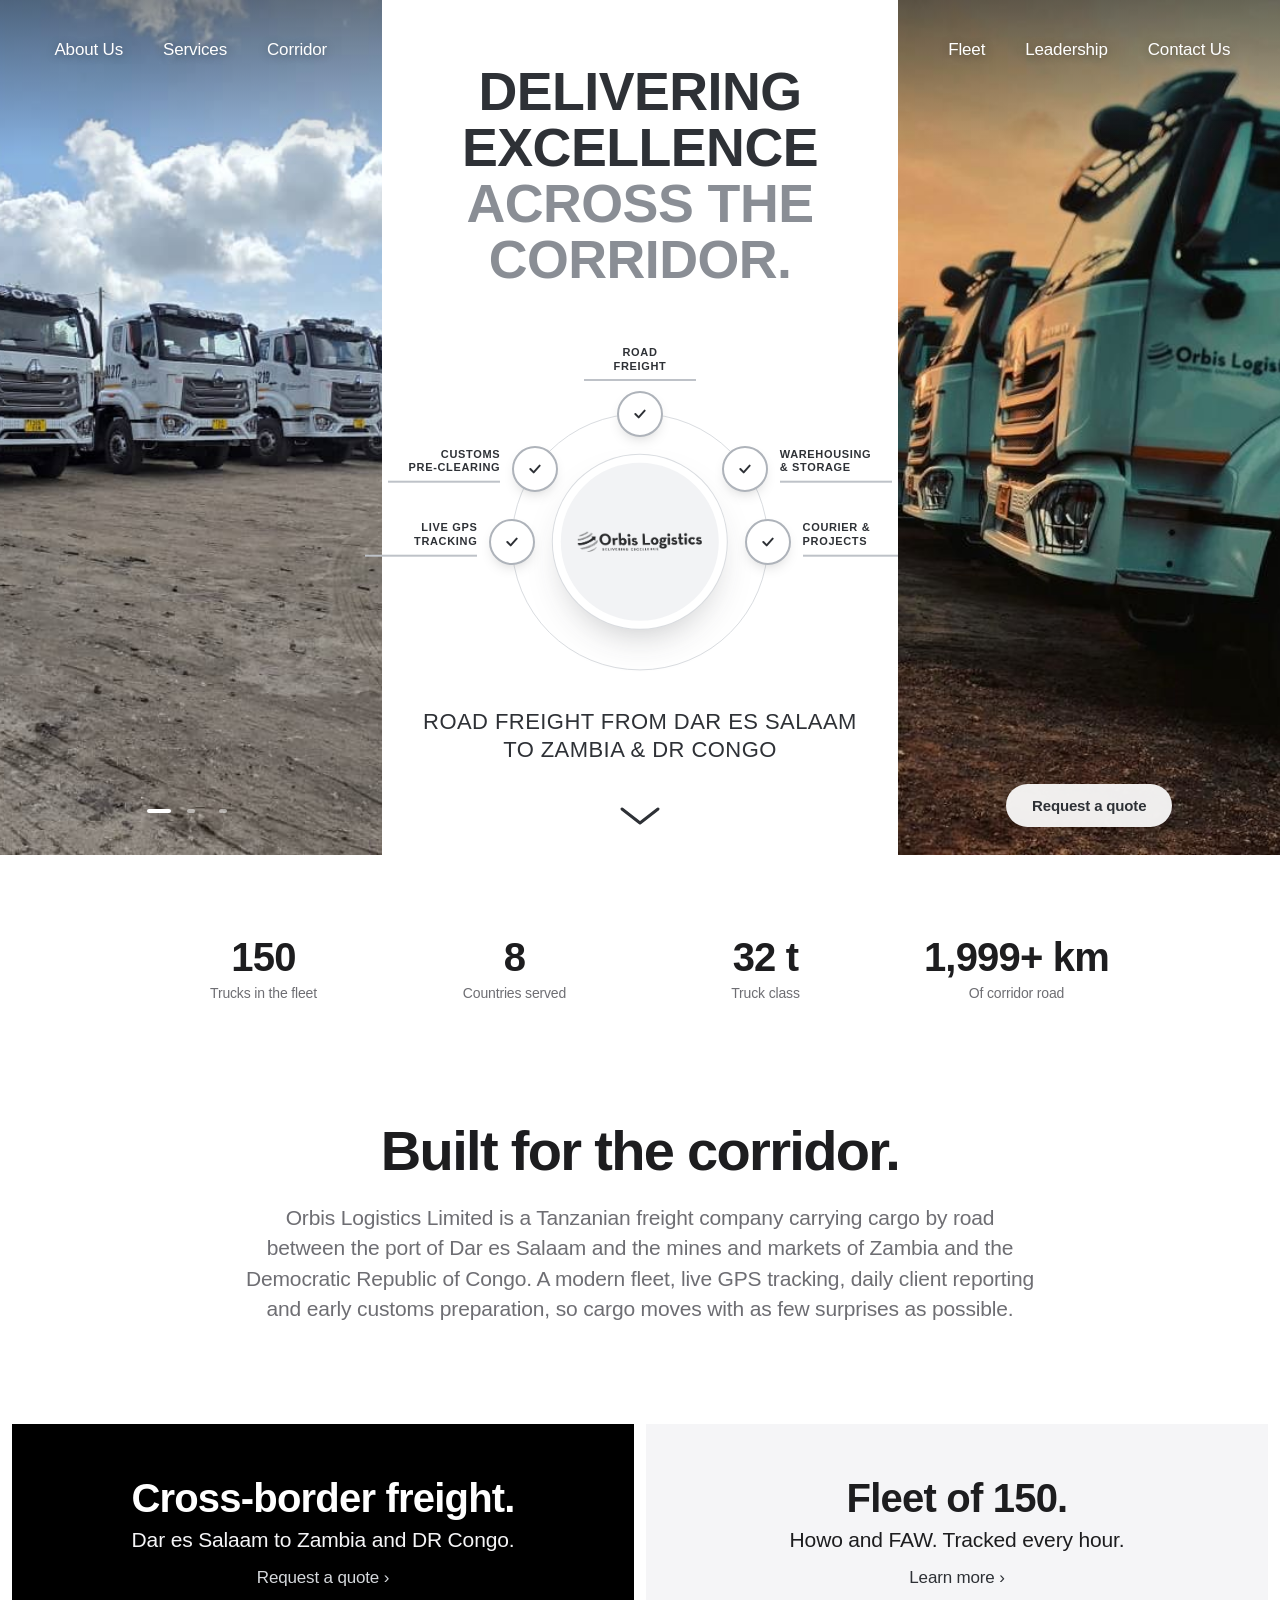
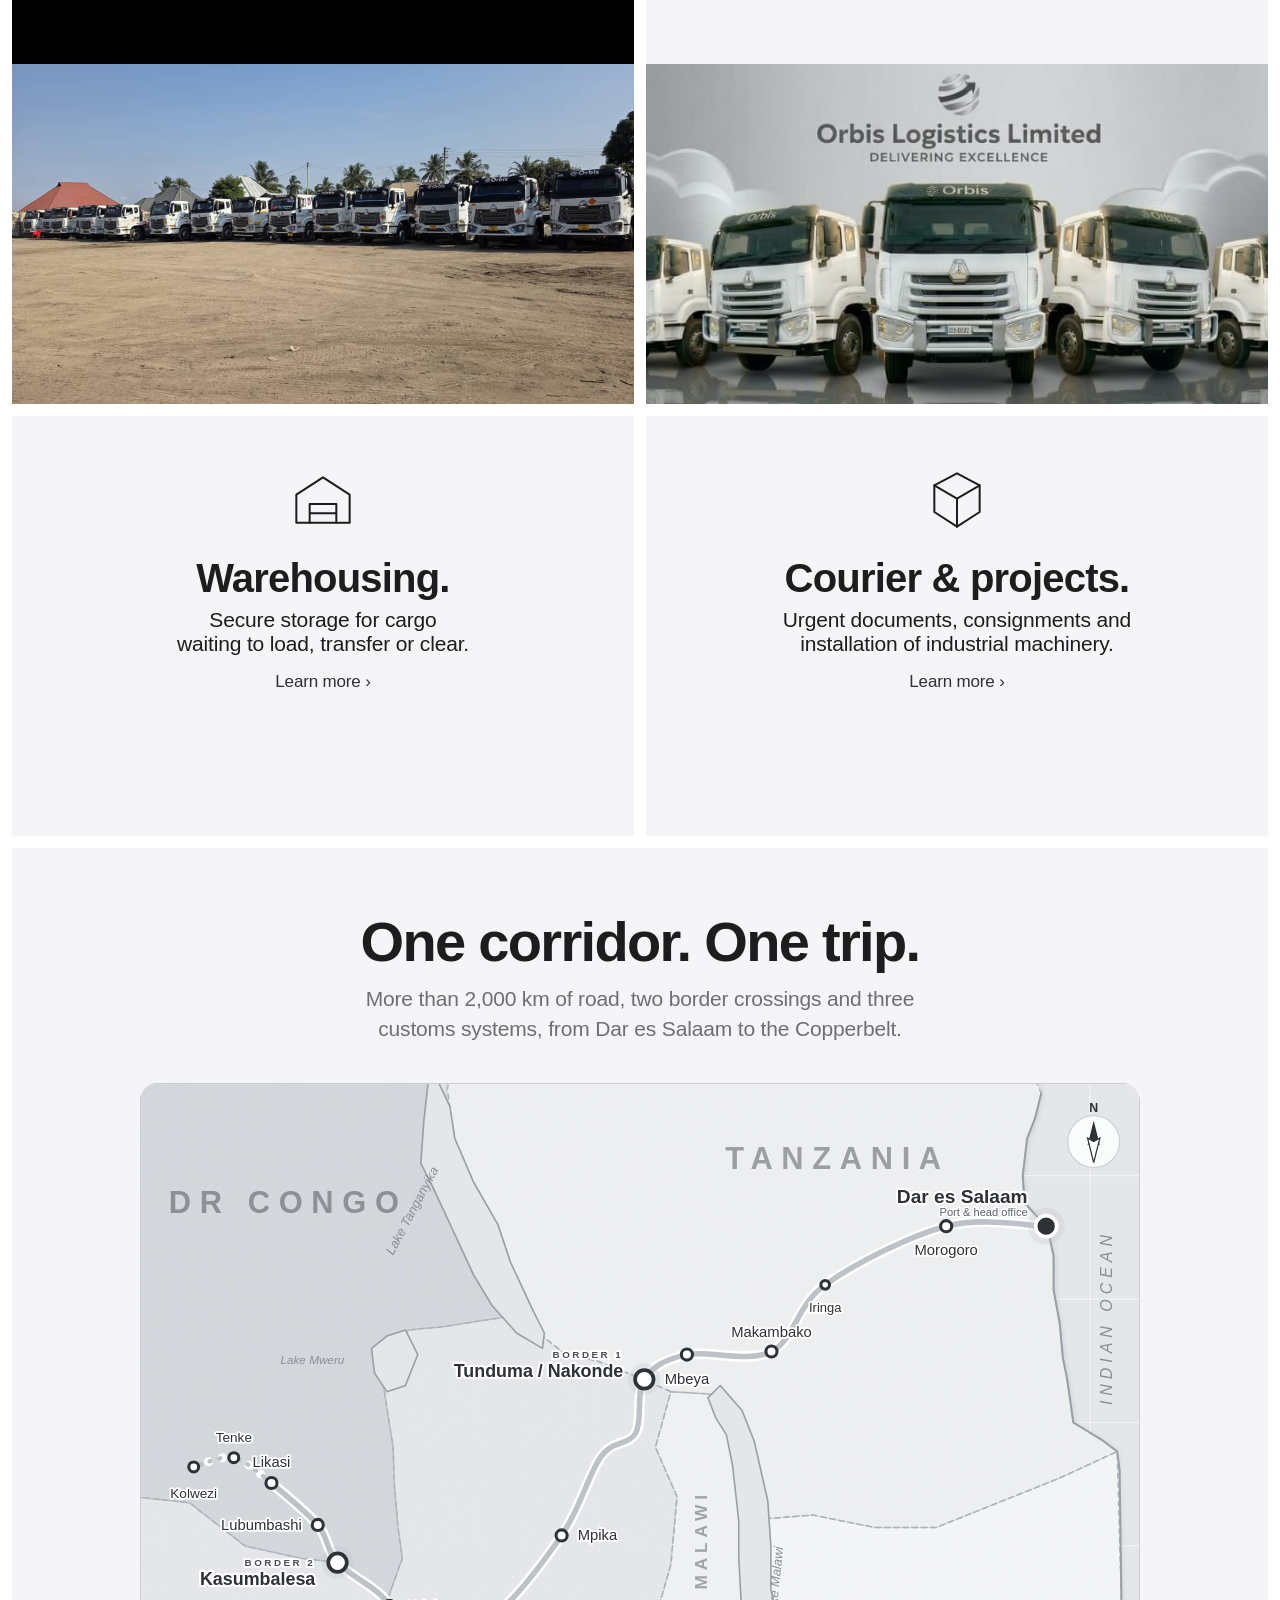
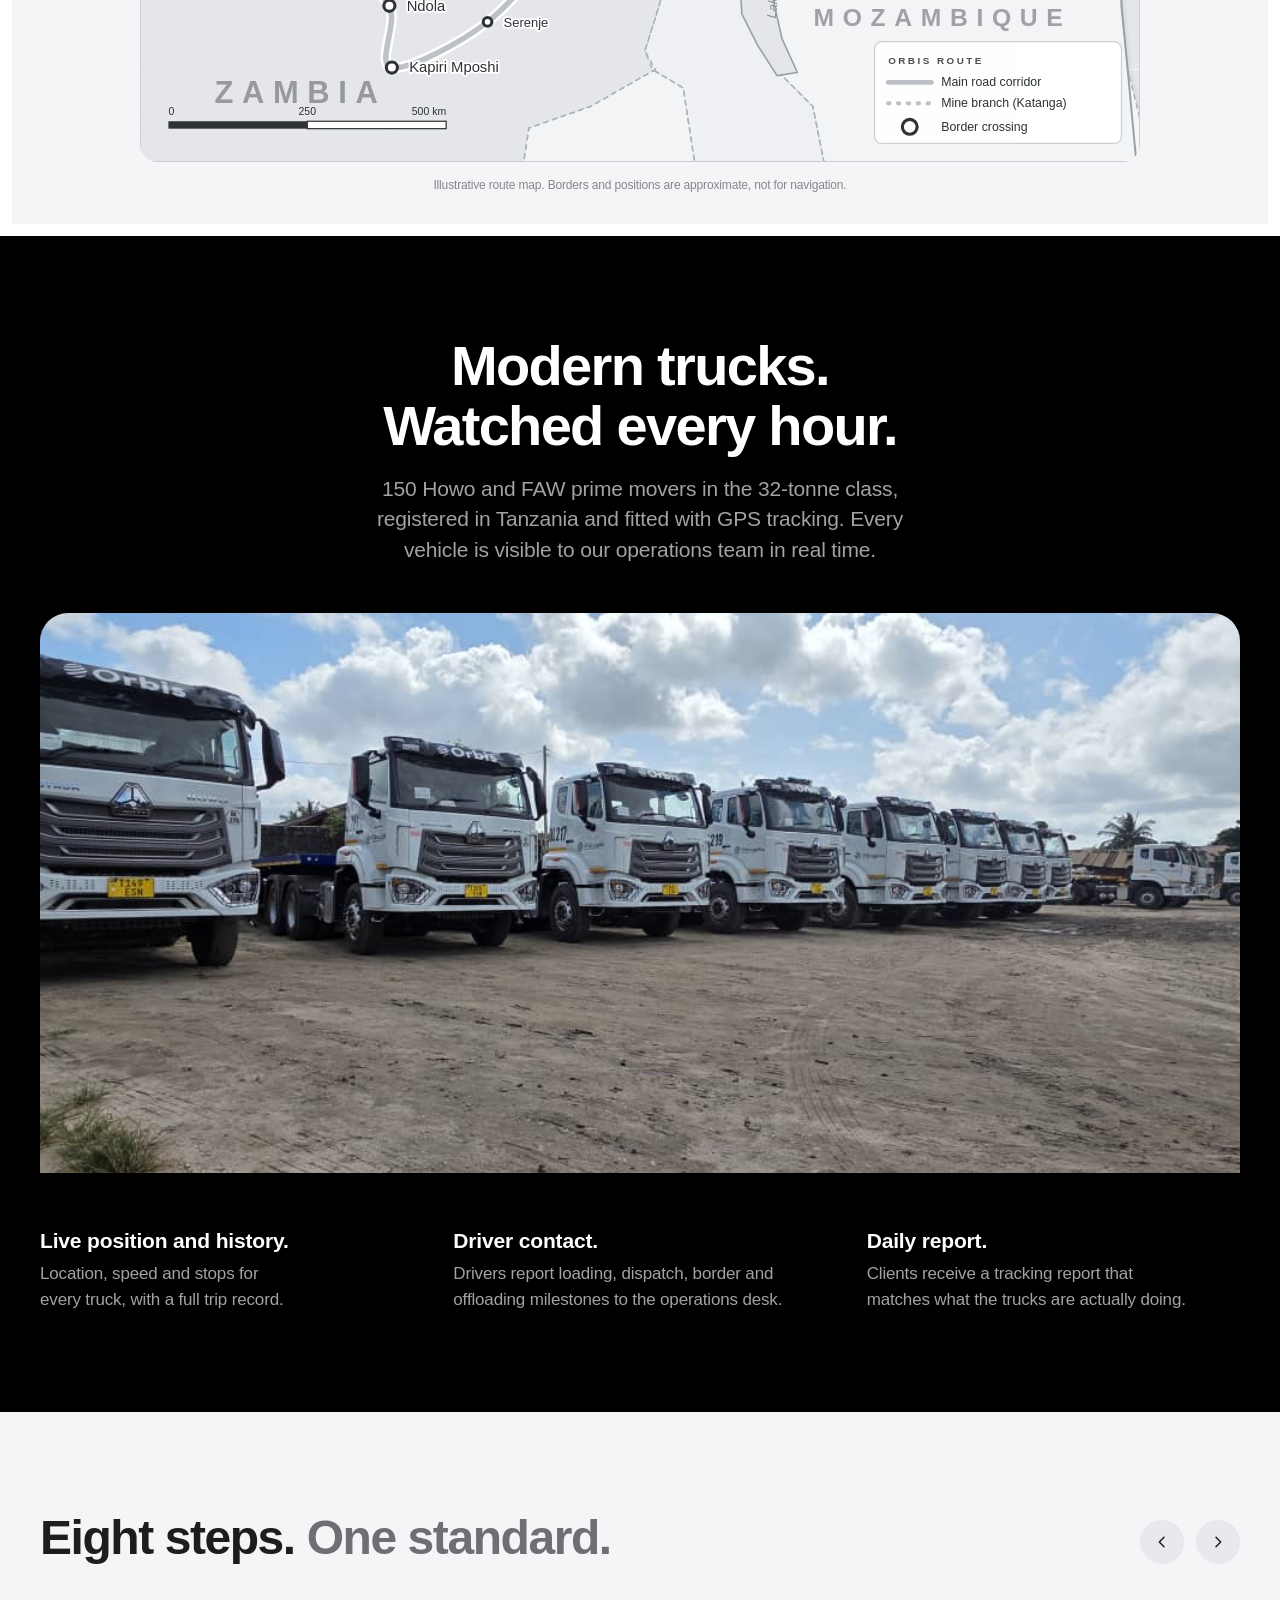
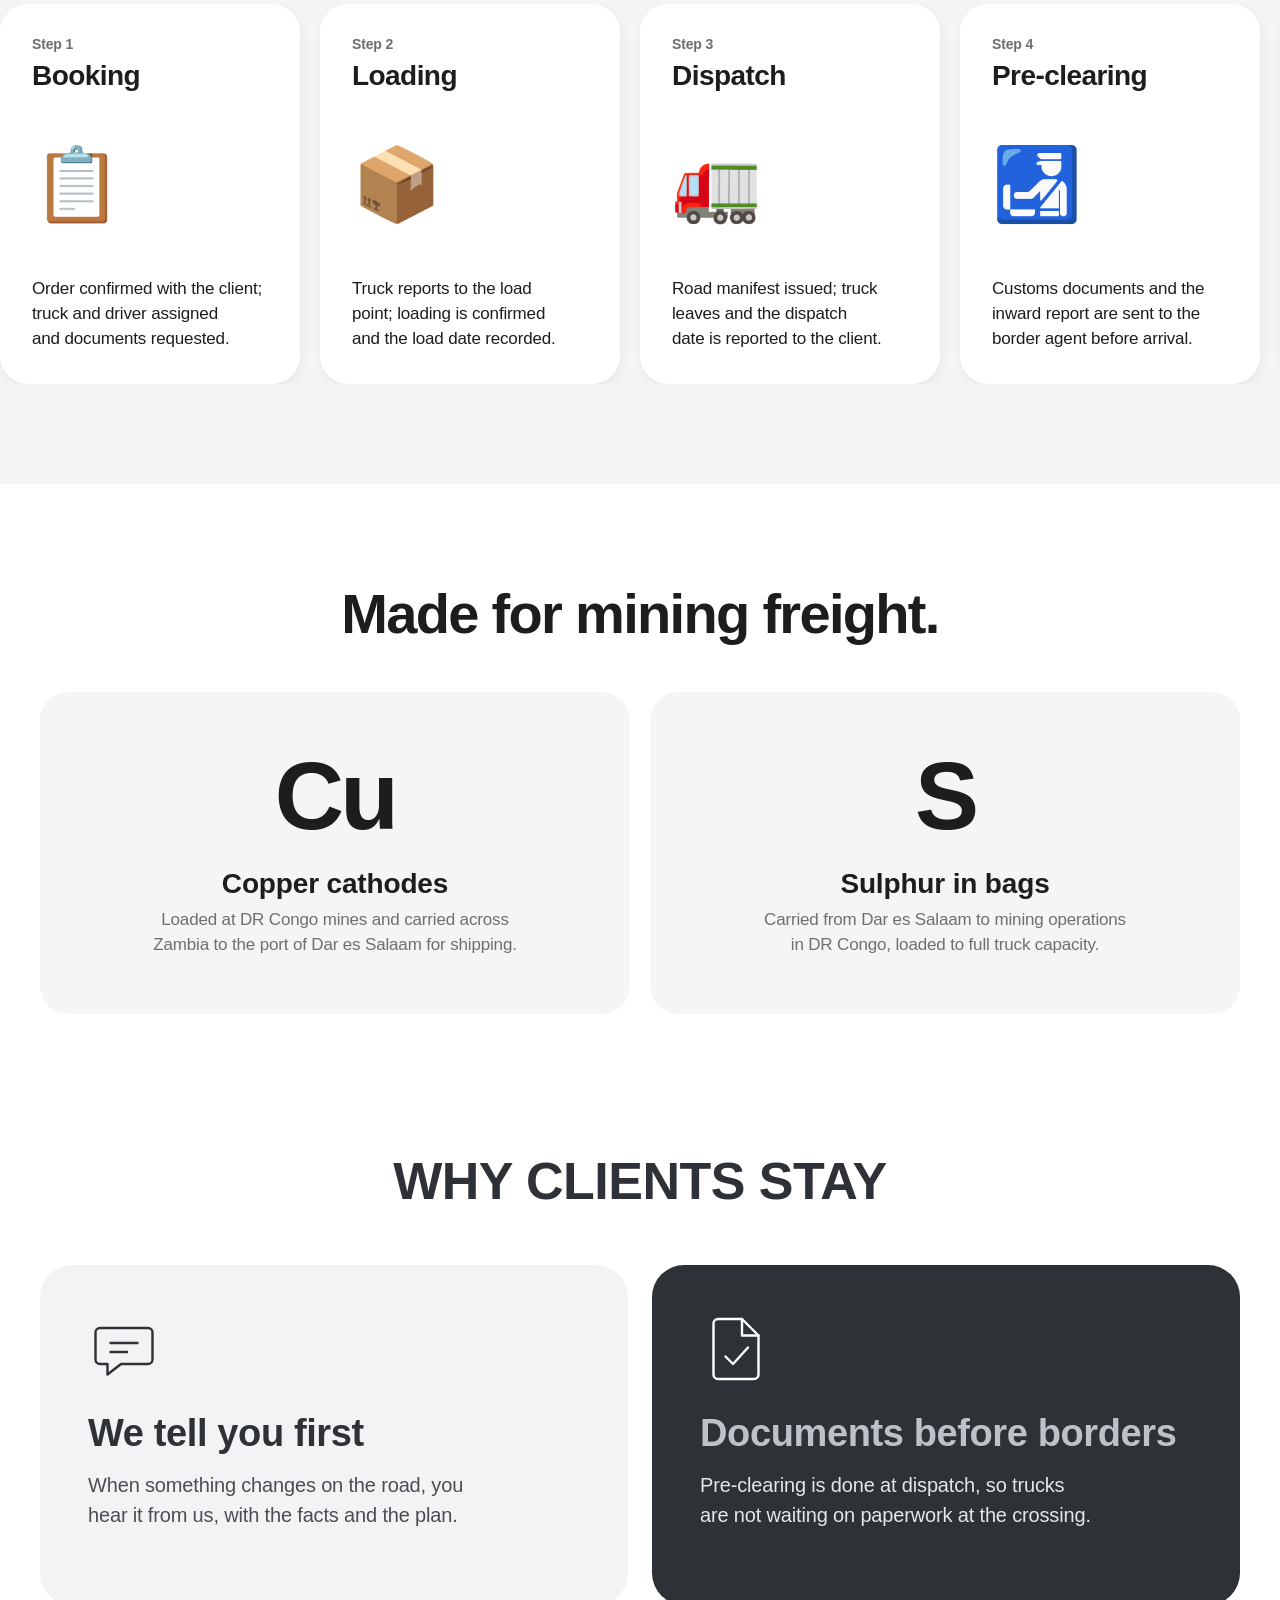
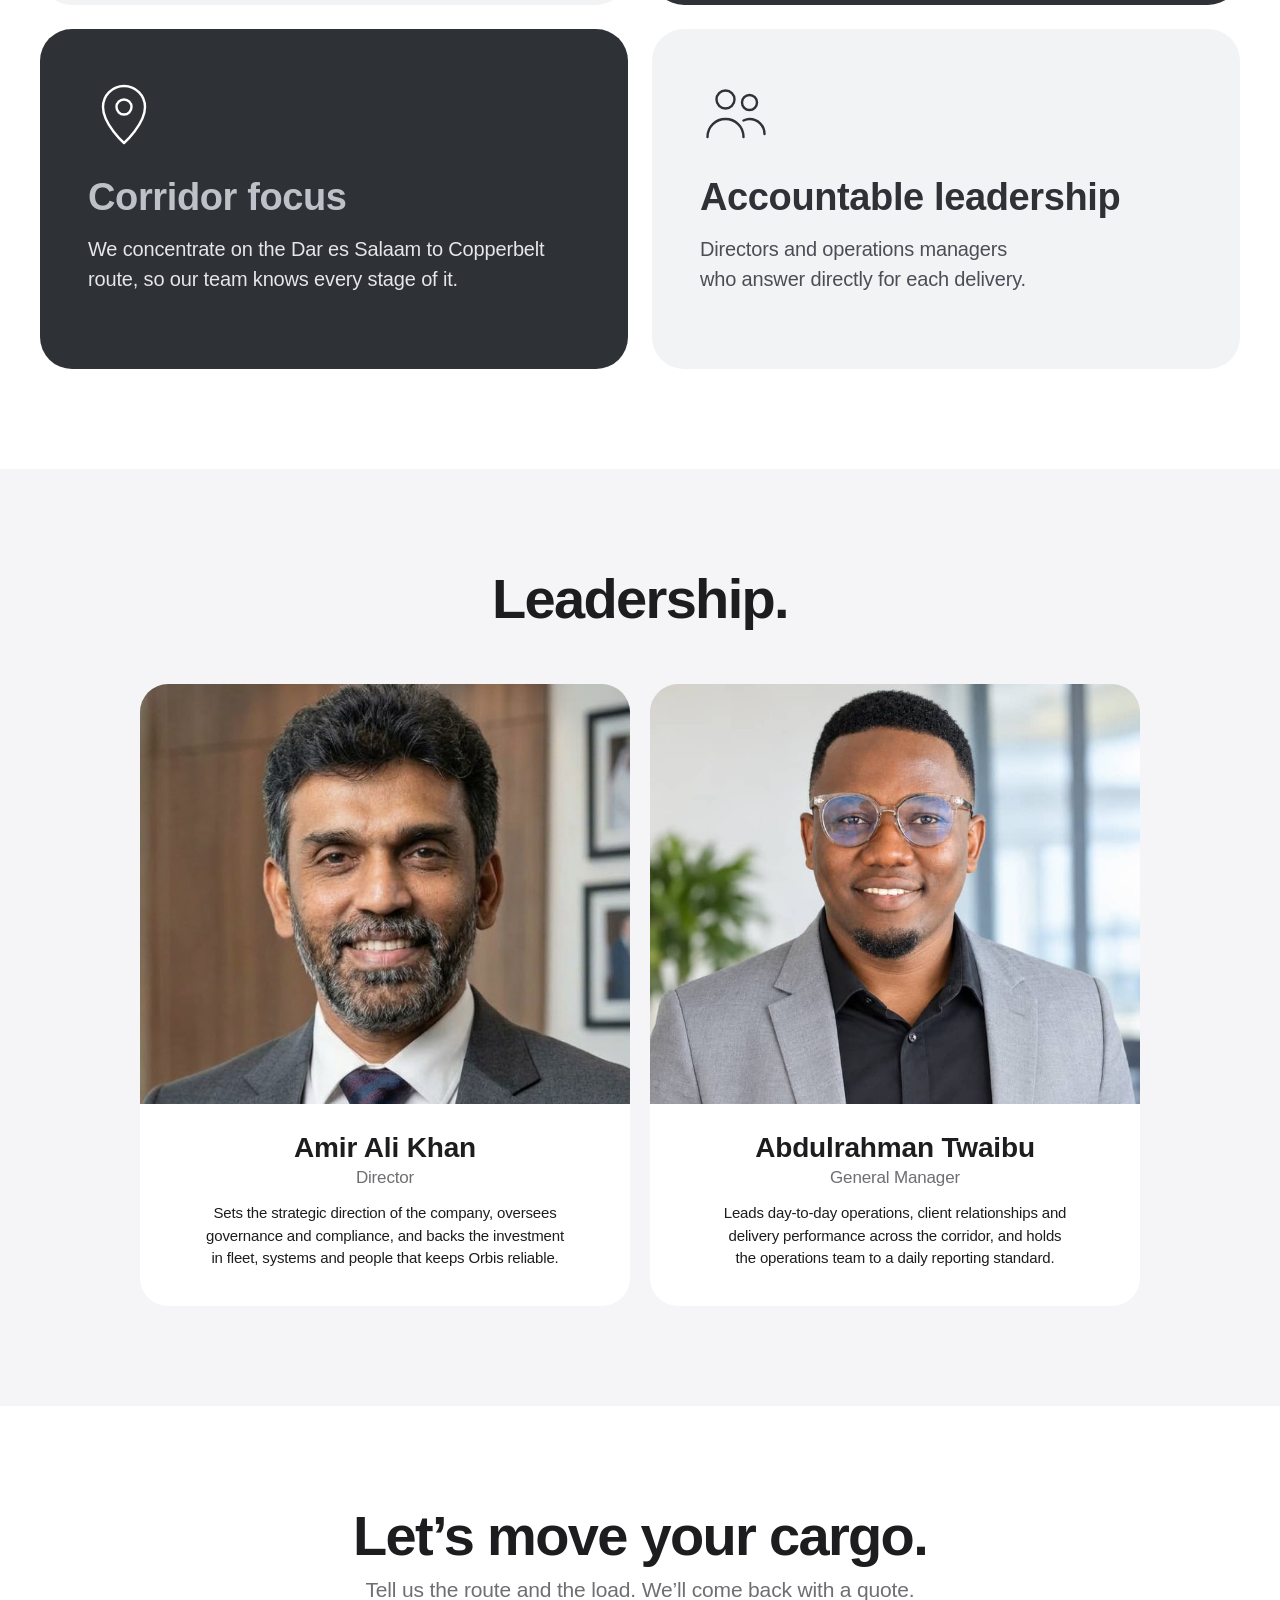
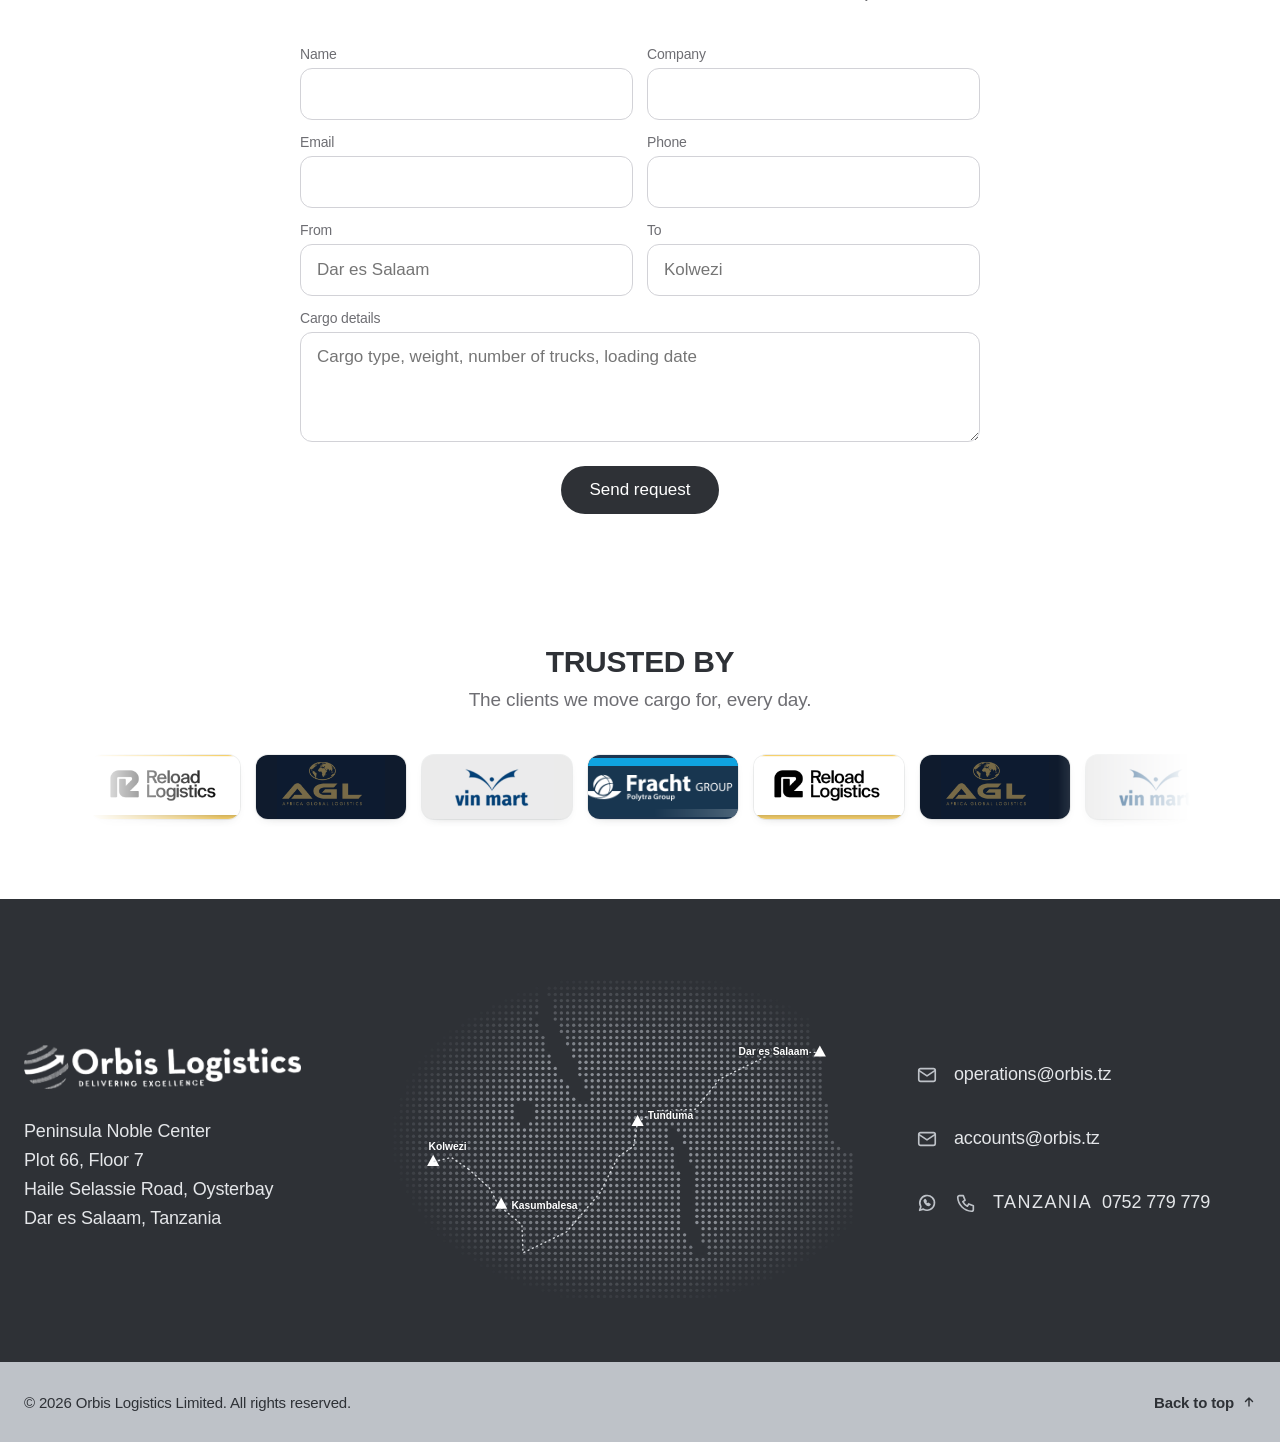
==== index.html @ 92b788d9 "Add files via upload" ====
<!doctype html>
<html lang="en">
<head>
<meta charset="utf-8">
<meta name="viewport" content="width=device-width, initial-scale=1">
<title>Orbis Logistics – Delivering Excellence</title>
<meta name="description" content="Orbis Logistics: road freight from Dar es Salaam to Zambia and DR Congo.">
<link rel="icon" href="logo_dark.png">

<style>
body{margin:0;background:#FFFFFF}
a{color:#2E3136;text-decoration:none;font-weight:500}a:hover{color:#000000;text-decoration:underline}
.nl{color:#1D1D1F;opacity:.8;font-size:12px;text-decoration:none}
.nl:hover{color:#1D1D1F;opacity:1;text-decoration:none}
.pill{transition:background .2s}
.pill:hover{background:#1F2226;color:#FFFFFF;text-decoration:none}
.tile{transition:transform .5s cubic-bezier(.2,.7,.2,1)}
.tile:hover{transform:scale(1.01)}
.row::-webkit-scrollbar{display:none}
h1,h2,h3,p{text-wrap:balance}
@media (min-width: 834px){.tallt{min-height:580px}.midt{min-height:420px}}
.lift{transition:transform .4s cubic-bezier(.2,.7,.2,1)}
.lift:hover{transform:translateY(-4px)}
.pl{color:#FFFFFF;font-size:17px;font-weight:500;text-decoration:none;text-shadow:0 1px 10px rgba(0,0,0,.35)}
.pl:hover{color:#FFFFFF;text-decoration:underline}
.qb:hover{color:#2E3136;text-decoration:none;background:#FFFFFF}
.fl{color:#E4E6E9;text-decoration:none}.fl:hover{color:#FFFFFF;text-decoration:none}
.node{display:flex;width:46px;height:46px;border-radius:50%;background:#FFFFFF;border:2px solid #AEB3BA;align-items:center;justify-content:center;box-sizing:border-box;box-shadow:0 6px 16px -8px rgba(0,0,0,.3)}
.lbl{position:absolute;width:112px;font-size:11px;line-height:1.25;font-weight:800;letter-spacing:.06em;text-transform:uppercase;color:#2E3136;padding-bottom:6px;border-bottom:2px solid #BEC2C8;text-wrap:initial}
.lt{bottom:calc(100% + 10px);left:50%;transform:translateX(-50%);text-align:center}
.ll{right:calc(100% + 12px);top:50%;transform:translateY(-60%);text-align:right}
.lr{left:calc(100% + 12px);top:50%;transform:translateY(-60%);text-align:left}
.chip{display:flex;align-items:center;gap:8px;padding:9px 14px;border-radius:980px;background:#F2F3F5;font-size:13px;font-weight:600;color:#2E3136}
.chip:before{content:"";width:6px;height:6px;border-radius:50%;background:#8A8E95}
@media (max-width: 600px){.hub{display:none!important}.chips{display:flex!important}}
@media (max-width: 1099px){.pnav{display:none!important}.mbar{display:block!important}.hp{flex-basis:100%!important;min-height:clamp(260px,56vw,460px)!important}}
@media (min-width: 1100px){.hc{min-height:820px}}
.field:focus{outline:none;border-color:#2E3136;box-shadow:0 0 0 4px rgba(46,49,54,.15)}
</style>
</head>
<body>


<div style="font-family: -apple-system, BlinkMacSystemFont, 'SF Pro Display', 'SF Pro Text', 'Helvetica Neue', Helvetica, sans-serif; color: #1D1D1F; background: #FFFFFF; width: 100%; -webkit-font-smoothing: antialiased; letter-spacing: -0.01em">

<!-- PHONE BAR (phones only) -->
<header class="mbar" style="display: none; position: sticky; top: 0; z-index: 10; background: rgba(255,255,255,0.86); backdrop-filter: saturate(180%) blur(20px); border-bottom: 1px solid rgba(0,0,0,0.08)">
<div style="padding: 0 20px; min-height: 52px; display: flex; align-items: center; justify-content: space-between">
<a href="#top" aria-label="Orbis Logistics home" style="display: flex; align-items: center; padding: 8px 0"><img src="logo_dark.png" alt="Orbis Logistics" style="height: 24px; width: auto; display: block"></a>
<button type="button" aria-label="Menu" id="mbtn" aria-expanded="false" style="width: 44px; height: 44px; margin-right: -10px; border: 0; background: transparent; cursor: pointer; display: flex; align-items: center; justify-content: center"><svg width="20" height="20" viewBox="0 0 24 24" fill="none" stroke="#2E3136" stroke-width="1.8" stroke-linecap="round" aria-hidden="true"><path id="micon" d="M3 8h18M3 16h18"></path></svg></button>
</div>
<nav id="mmenu" hidden aria-label="Main" style="border-top: 1px solid rgba(0,0,0,0.08); padding: 8px 32px 28px; display: grid">
<a href="#about" class="mlink" style="color: #2E3136; font-size: 26px; font-weight: 600; letter-spacing: -0.02em; padding: 8px 0; text-decoration: none">About</a>
<a href="#services" class="mlink" style="color: #2E3136; font-size: 26px; font-weight: 600; letter-spacing: -0.02em; padding: 8px 0; text-decoration: none">Services</a>
<a href="#corridor" class="mlink" style="color: #2E3136; font-size: 26px; font-weight: 600; letter-spacing: -0.02em; padding: 8px 0; text-decoration: none">Corridor</a>
<a href="#fleet" class="mlink" style="color: #2E3136; font-size: 26px; font-weight: 600; letter-spacing: -0.02em; padding: 8px 0; text-decoration: none">Fleet</a>
<a href="#process" class="mlink" style="color: #2E3136; font-size: 26px; font-weight: 600; letter-spacing: -0.02em; padding: 8px 0; text-decoration: none">How it works</a>
<a href="#leadership" class="mlink" style="color: #2E3136; font-size: 26px; font-weight: 600; letter-spacing: -0.02em; padding: 8px 0; text-decoration: none">Leadership</a>
<a href="#contact" class="mlink" style="color: #2E3136; font-size: 26px; font-weight: 600; letter-spacing: -0.02em; padding: 8px 0; text-decoration: none">Contact</a>
</nav>
</header>

<!-- HERO: photo | statement + hub | photo -->
<section id="top" style="display: flex; flex-wrap: wrap; background: #FFFFFF">

<div class="hp" style="flex: 1 1 320px; position: relative; overflow: hidden; background: #2E3136; min-height: 340px">

<img class="slide" src="yard_clouds.jpg" alt="Orbis trucks lined up in the yard under a cloudy sky" style="position: absolute; inset: 0; width: 100%; height: 100%; object-fit: cover; object-position: 50% 60%; transition: opacity 1s ease; opacity: 1">

<img class="slide" src="yard_line.jpg" alt="A long row of Orbis trucks parked in the yard" style="position: absolute; inset: 0; width: 100%; height: 100%; object-fit: cover; object-position: 50% 40%; transition: opacity 1s ease; opacity: 0">

<img class="slide" src="fleet.jpg" alt="Orbis fleet of white trucks" style="position: absolute; inset: 0; width: 100%; height: 100%; object-fit: cover; object-position: 50% 50%; transition: opacity 1s ease; opacity: 0">

<div style="position: absolute; left: 0; right: 0; top: 0; height: 160px; background: linear-gradient(rgba(20,22,26,0.5), rgba(20,22,26,0))"></div>
<nav class="pnav" aria-label="Main" style="position: absolute; top: 0; left: 0; right: 0; padding: 30px 32px; display: flex; flex-wrap: wrap; gap: 4px 40px; justify-content: center">
<a class="pl" href="#about" style="padding: 10px 0">About Us</a>
<a class="pl" href="#services" style="padding: 10px 0">Services</a>
<a class="pl" href="#corridor" style="padding: 10px 0">Corridor</a>
</nav>
<div style="position: absolute; left: 0; right: 0; bottom: 22px; display: flex; justify-content: center; gap: 2px">

<button type="button" aria-label="Show photo 1" class="dot" data-i="0" style="width: 30px; height: 44px; border: 0; background: transparent; cursor: pointer; padding: 0; display: flex; align-items: center; justify-content: center"><span style="display: block; width: 24px; height: 4px; border-radius: 2px; background: #FFFFFF; transition: all .3s"></span></button>

<button type="button" aria-label="Show photo 2" class="dot" data-i="1" style="width: 30px; height: 44px; border: 0; background: transparent; cursor: pointer; padding: 0; display: flex; align-items: center; justify-content: center"><span style="display: block; width: 8px; height: 4px; border-radius: 2px; background: rgba(255,255,255,0.5); transition: all .3s"></span></button>

<button type="button" aria-label="Show photo 3" class="dot" data-i="2" style="width: 30px; height: 44px; border: 0; background: transparent; cursor: pointer; padding: 0; display: flex; align-items: center; justify-content: center"><span style="display: block; width: 8px; height: 4px; border-radius: 2px; background: rgba(255,255,255,0.5); transition: all .3s"></span></button>

</div>
</div>

<div class="hc" style="flex: 1.25 1 440px; min-width: 0; background: #FFFFFF; padding: clamp(44px, 6vw, 64px) clamp(20px, 3vw, 40px) 28px; box-sizing: border-box; display: flex; flex-direction: column; align-items: center; text-align: center">
<h1 style="margin: 0; font-size: clamp(34px, 4.2vw, 58px); line-height: 1.04; font-weight: 800; letter-spacing: -0.01em; text-transform: uppercase; color: #2E3136">Delivering excellence<br><span style="color: #8A8E95">across the corridor.</span></h1>

<div class="hub" style="position: relative; width: 100%; max-width: 440px; aspect-ratio: 11 / 8; margin: clamp(36px, 5vw, 56px) auto 0">
<div style="position: absolute; left: 50%; top: 62%; width: 58%; aspect-ratio: 1; transform: translate(-50%, -50%); border: 1px solid #D9DCE0; border-radius: 50%"></div>
<div style="position: absolute; left: 50%; top: 62%; width: 36%; aspect-ratio: 1; transform: translate(-50%, -50%); border-radius: 50%; background: #F2F3F5; border: 8px solid #FFFFFF; box-shadow: 0 0 0 1px #D9DCE0, 0 18px 40px -18px rgba(46,49,54,0.35); display: flex; align-items: center; justify-content: center"><img src="logo_dark.png" alt="Orbis Logistics" style="width: 78%; height: auto; display: block"></div>

<div style="position: absolute; left: 50%; top: 22.1%; transform: translate(-50%, -50%)"><span class="node"><svg width="16" height="16" viewBox="0 0 24 24" fill="none" stroke="#2E3136" stroke-width="3" stroke-linecap="round" stroke-linejoin="round" aria-hidden="true"><path d="M5 12l5 5 9-10"></path></svg></span><span class="lbl lt">Road<br>freight</span></div>
<div style="position: absolute; left: 26.2%; top: 39.1%; transform: translate(-50%, -50%)"><span class="node"><svg width="16" height="16" viewBox="0 0 24 24" fill="none" stroke="#2E3136" stroke-width="3" stroke-linecap="round" stroke-linejoin="round" aria-hidden="true"><path d="M5 12l5 5 9-10"></path></svg></span><span class="lbl ll">Customs<br>pre-clearing</span></div>
<div style="position: absolute; left: 73.8%; top: 39.1%; transform: translate(-50%, -50%)"><span class="node"><svg width="16" height="16" viewBox="0 0 24 24" fill="none" stroke="#2E3136" stroke-width="3" stroke-linecap="round" stroke-linejoin="round" aria-hidden="true"><path d="M5 12l5 5 9-10"></path></svg></span><span class="lbl lr">Warehousing<br>&amp; storage</span></div>
<div style="position: absolute; left: 21%; top: 62%; transform: translate(-50%, -50%)"><span class="node"><svg width="16" height="16" viewBox="0 0 24 24" fill="none" stroke="#2E3136" stroke-width="3" stroke-linecap="round" stroke-linejoin="round" aria-hidden="true"><path d="M5 12l5 5 9-10"></path></svg></span><span class="lbl ll">Live GPS<br>tracking</span></div>
<div style="position: absolute; left: 79%; top: 62%; transform: translate(-50%, -50%)"><span class="node"><svg width="16" height="16" viewBox="0 0 24 24" fill="none" stroke="#2E3136" stroke-width="3" stroke-linecap="round" stroke-linejoin="round" aria-hidden="true"><path d="M5 12l5 5 9-10"></path></svg></span><span class="lbl lr">Courier &amp;<br>projects</span></div>
</div>

<ul class="chips" style="display: none; list-style: none; margin: 32px 0 0; padding: 0; flex-wrap: wrap; justify-content: center; gap: 10px">
<li class="chip">Road freight</li><li class="chip">Customs pre-clearing</li><li class="chip">Warehousing &amp; storage</li><li class="chip">Live GPS tracking</li><li class="chip">Courier &amp; projects</li>
</ul>
<p style="margin: clamp(28px, 4vw, 44px) 0 0; font-size: clamp(17px, 1.8vw, 22px); line-height: 1.3; font-weight: 500; letter-spacing: 0.02em; text-transform: uppercase; color: #2E3136">Road freight from Dar es Salaam<br>to Zambia &amp; DR Congo</p>
<a href="#about" aria-label="Scroll to About" style="margin-top: auto; padding-top: 18px; display: flex; width: 56px; height: 44px; align-items: flex-end; justify-content: center"><svg width="44" height="22" viewBox="0 0 44 22" fill="none" stroke="#2E3136" stroke-width="3" stroke-linecap="round" stroke-linejoin="round" aria-hidden="true"><path d="M4 4l18 14L40 4"></path></svg></a>
</div>

<div class="hp" style="flex: 1 1 320px; position: relative; overflow: hidden; background: #2E3136; min-height: 340px">
<img src="hero.jpg" alt="Orbis trucks at sunset" style="position: absolute; inset: 0; width: 100%; height: 100%; object-fit: cover; object-position: 62% 50%">
<div style="position: absolute; left: 0; right: 0; top: 0; height: 160px; background: linear-gradient(rgba(20,22,26,0.5), rgba(20,22,26,0))"></div>
<nav class="pnav" aria-label="More" style="position: absolute; top: 0; left: 0; right: 0; padding: 30px 32px; display: flex; flex-wrap: wrap; gap: 4px 40px; justify-content: center; align-items: center">
<a class="pl" href="#fleet" style="padding: 10px 0">Fleet</a>
<a class="pl" href="#leadership" style="padding: 10px 0">Leadership</a>
<a class="pl" href="#contact" style="padding: 10px 0">Contact Us</a>
</nav>
<div style="position: absolute; left: 0; right: 0; bottom: 28px; display: flex; justify-content: center"><a class="qb" href="#contact" style="padding: 13px 26px; border-radius: 980px; background: rgba(255,255,255,0.92); color: #2E3136; font-size: 15px; font-weight: 600; text-decoration: none; backdrop-filter: blur(10px)">Request a quote</a></div>
</div>

</section>

<!-- STATS -->
<section aria-label="Orbis in numbers" style="padding: clamp(56px, 8vw, 80px) 22px 40px">
<div id="stats" style="max-width: 980px; margin: 0 auto; display: grid; grid-template-columns: repeat(auto-fit, minmax(min(140px, 100%), 1fr)); gap: 36px 24px; text-align: center">

<div>
<div style="font-size: clamp(30px, 5vw, 40px); line-height: 1.1; font-weight: 600; letter-spacing: -0.02em; font-variant-numeric: tabular-nums"><span class="cnt" data-to="150">150</span></div>
<div style="margin-top: 6px; font-size: 14px; color: #6E6E73">Trucks in the fleet</div>
</div>

<div>
<div style="font-size: clamp(30px, 5vw, 40px); line-height: 1.1; font-weight: 600; letter-spacing: -0.02em; font-variant-numeric: tabular-nums"><span class="cnt" data-to="8">8</span></div>
<div style="margin-top: 6px; font-size: 14px; color: #6E6E73">Countries served</div>
</div>

<div>
<div style="font-size: clamp(30px, 5vw, 40px); line-height: 1.1; font-weight: 600; letter-spacing: -0.02em; font-variant-numeric: tabular-nums"><span class="cnt" data-to="32">32</span> t</div>
<div style="margin-top: 6px; font-size: 14px; color: #6E6E73">Truck class</div>
</div>

<div>
<div style="font-size: clamp(30px, 5vw, 40px); line-height: 1.1; font-weight: 600; letter-spacing: -0.02em; font-variant-numeric: tabular-nums"><span class="cnt" data-to="2000">2,000</span>+ km</div>
<div style="margin-top: 6px; font-size: 14px; color: #6E6E73">Of corridor road</div>
</div>

</div>
</section>

<!-- ABOUT -->
<section id="about" style="padding: clamp(56px, 8vw, 80px) 22px clamp(64px, 10vw, 100px); text-align: center">
<div style="max-width: 820px; margin: 0 auto">
<h2 style="margin: 0; font-size: clamp(34px, 7vw, 56px); line-height: 1.07; font-weight: 600; letter-spacing: -0.03em">Built for the corridor.</h2>
<p style="margin: 22px auto 0; font-size: clamp(17px, 2.6vw, 21px); line-height: 1.45; color: #6E6E73">Orbis Logistics Limited is a Tanzanian freight company carrying cargo by road between the port of Dar es Salaam and the mines and markets of Zambia and the Democratic Republic of Congo. A modern fleet, live GPS tracking, daily client reporting and early customs preparation, so cargo moves with as few surprises as possible.</p>
</div>
</section>

<!-- SERVICES TILES -->
<section id="services" style="padding: 0 12px 12px">
<div style="max-width: 1440px; margin: 0 auto; display: grid; grid-template-columns: repeat(auto-fit, minmax(min(560px, 100%), 1fr)); gap: 12px">

<div class="tile tallt" style="background: #000000; color: #FFFFFF; text-align: center; position: relative; overflow: hidden; display: flex; flex-direction: column">
<div style="padding: 52px 24px 0; position: relative; z-index: 1">
<h3 style="margin: 0; font-size: clamp(30px, 5vw, 40px); line-height: 1.1; font-weight: 600; letter-spacing: -0.02em">Cross-border freight.</h3>
<p style="margin: 8px 0 0; font-size: clamp(17px, 2.6vw, 21px); color: #F5F5F7">Dar es Salaam to Zambia and DR Congo.</p>
<div style="margin-top: 16px; font-size: 17px"><a href="#contact" style="color: #D5D8DC">Request a quote ›</a></div>
</div>
<img src="yard_line.jpg" alt="Row of Orbis trucks in the yard" style="margin-top: auto; padding-top: 36px; box-sizing: content-box; width: 100%; height: clamp(220px, 28vw, 340px); object-fit: cover; display: block">
</div>

<div class="tile tallt" style="background: #F5F5F7; text-align: center; position: relative; overflow: hidden; display: flex; flex-direction: column">
<div style="padding: 52px 24px 0">
<h3 style="margin: 0; font-size: clamp(30px, 5vw, 40px); line-height: 1.1; font-weight: 600; letter-spacing: -0.02em">Fleet of 150.</h3>
<p style="margin: 8px 0 0; font-size: clamp(17px, 2.6vw, 21px); color: #1D1D1F">Howo and FAW. Tracked every hour.</p>
<div style="margin-top: 16px; font-size: 17px"><a href="#fleet">Learn more ›</a></div>
</div>
<img src="fleet.jpg" alt="Orbis fleet of white trucks" style="margin-top: auto; padding-top: 36px; box-sizing: content-box; width: 100%; height: clamp(220px, 28vw, 340px); object-fit: cover; display: block">
</div>

<div class="tile midt" style="background: #F5F5F7; text-align: center; padding: 52px 24px; box-sizing: border-box; display: flex; flex-direction: column; align-items: center">
<svg width="64" height="64" viewBox="0 0 48 48" fill="none" stroke="#1D1D1F" stroke-width="1.5" stroke-linecap="round" stroke-linejoin="round" aria-hidden="true"><path d="M4 20 24 7l20 13v21H4z"></path><path d="M14 41V27h20v14M14 34h20"></path></svg>
<h3 style="margin: 24px 0 0; font-size: clamp(30px, 5vw, 40px); line-height: 1.1; font-weight: 600; letter-spacing: -0.02em">Warehousing.</h3>
<p style="margin: 8px 0 0; font-size: clamp(17px, 2.6vw, 21px); max-width: 460px">Secure storage for cargo waiting to load, transfer or clear.</p>
<div style="margin-top: 16px; font-size: 17px"><a href="#contact">Learn more ›</a></div>
</div>

<div class="tile midt" style="background: #F5F5F7; text-align: center; padding: 52px 24px; box-sizing: border-box; display: flex; flex-direction: column; align-items: center">
<svg width="64" height="64" viewBox="0 0 48 48" fill="none" stroke="#1D1D1F" stroke-width="1.5" stroke-linecap="round" stroke-linejoin="round" aria-hidden="true"><path d="M24 4 41 13v20L24 44 7 33V13z"></path><path d="M7 13l17 10 17-10M24 23v21"></path></svg>
<h3 style="margin: 24px 0 0; font-size: clamp(30px, 5vw, 40px); line-height: 1.1; font-weight: 600; letter-spacing: -0.02em">Courier &amp; projects.</h3>
<p style="margin: 8px 0 0; font-size: clamp(17px, 2.6vw, 21px); max-width: 460px">Urgent documents, consignments and installation of industrial machinery.</p>
<div style="margin-top: 16px; font-size: 17px"><a href="#contact">Learn more ›</a></div>
</div>

</div>
</section>

<!-- CORRIDOR -->
<section id="corridor" style="padding: 0 12px 12px">
<div class="tile" style="max-width: 1440px; margin: 0 auto; background: #F5F5F7; text-align: center; padding: clamp(48px, 8vw, 64px) 20px 32px; box-sizing: border-box">
<h2 style="margin: 0; font-size: clamp(34px, 7vw, 56px); line-height: 1.07; font-weight: 600; letter-spacing: -0.03em">One corridor. One trip.</h2>
<p style="margin: 12px auto 0; max-width: 680px; font-size: clamp(17px, 2.6vw, 21px); line-height: 1.4; color: #6E6E73">More than 2,000 km of road, two border crossings and three customs systems, from Dar es Salaam to the Copperbelt.</p>
<img src="map.svg" alt="Route map from Dar es Salaam through Tunduma and Kasumbalesa to Lubumbashi, Likasi and Kolwezi" style="display: block; width: 100%; max-width: 1000px; height: auto; margin: 40px auto 0; border-radius: 18px">
<p style="margin: 16px 0 0; font-size: 12px; color: #86868B">Illustrative route map. Borders and positions are approximate, not for navigation.</p>
</div>
</section>

<!-- FLEET -->
<section id="fleet" style="background: #000000; color: #F5F5F7; text-align: center; padding: clamp(64px, 10vw, 100px) 22px 0; overflow: hidden">
<h2 style="margin: 0; font-size: clamp(34px, 7vw, 56px); line-height: 1.07; font-weight: 600; letter-spacing: -0.03em; color: #FFFFFF">Modern trucks.<br>Watched every hour.</h2>
<p style="margin: 18px auto 0; max-width: 720px; font-size: clamp(17px, 2.6vw, 21px); line-height: 1.45; color: #A1A1A6">150 Howo and FAW prime movers in the 32-tonne class, registered in Tanzania and fitted with GPS tracking. Every vehicle is visible to our operations team in real time.</p>
<img src="yard_clouds.jpg" alt="Orbis trucks lined up under a cloudy sky" style="display: block; width: 100%; max-width: 1200px; height: clamp(240px, 44vw, 560px); object-fit: cover; margin: 48px auto 0; border-radius: 28px 28px 0 0">
<div style="max-width: 1200px; margin: 0 auto; display: grid; grid-template-columns: repeat(auto-fit, minmax(min(260px, 100%), 1fr)); gap: 40px; padding: 56px 0 clamp(64px, 10vw, 100px); text-align: left">
<div><h3 style="margin: 0; font-size: 21px; font-weight: 600; color: #FFFFFF">Live position and history.</h3><p style="margin: 8px 0 0; font-size: 17px; line-height: 1.5; color: #A1A1A6">Location, speed and stops for every truck, with a full trip record.</p></div>
<div><h3 style="margin: 0; font-size: 21px; font-weight: 600; color: #FFFFFF">Driver contact.</h3><p style="margin: 8px 0 0; font-size: 17px; line-height: 1.5; color: #A1A1A6">Drivers report loading, dispatch, border and offloading milestones to the operations desk.</p></div>
<div><h3 style="margin: 0; font-size: 21px; font-weight: 600; color: #FFFFFF">Daily report.</h3><p style="margin: 8px 0 0; font-size: 17px; line-height: 1.5; color: #A1A1A6">Clients receive a tracking report that matches what the trucks are actually doing.</p></div>
</div>
</section>

<!-- PROCESS (horizontal cards) -->
<section id="process" style="background: #F5F5F7; padding: clamp(64px, 10vw, 100px) 0">
<div style="max-width: 1200px; margin: 0 auto; padding: 0 22px; display: flex; flex-wrap: wrap; justify-content: space-between; align-items: flex-end; gap: 16px">
<h2 style="margin: 0; font-size: clamp(32px, 6vw, 48px); line-height: 1.08; font-weight: 600; letter-spacing: -0.03em">Eight steps. <span style="color: #6E6E73">One standard.</span></h2>
<div style="display: flex; gap: 12px">
<button type="button" aria-label="Scroll steps left" id="sl" style="width: 44px; height: 44px; border-radius: 50%; border: 0; background: #E8E8ED; cursor: pointer; display: flex; align-items: center; justify-content: center"><svg width="16" height="16" viewBox="0 0 24 24" fill="none" stroke="#1D1D1F" stroke-width="2.2" stroke-linecap="round" stroke-linejoin="round" aria-hidden="true"><path d="M15 5l-7 7 7 7"></path></svg></button>
<button type="button" aria-label="Scroll steps right" id="sr" style="width: 44px; height: 44px; border-radius: 50%; border: 0; background: #E8E8ED; cursor: pointer; display: flex; align-items: center; justify-content: center"><svg width="16" height="16" viewBox="0 0 24 24" fill="none" stroke="#1D1D1F" stroke-width="2.2" stroke-linecap="round" stroke-linejoin="round" aria-hidden="true"><path d="M9 5l7 7-7 7"></path></svg></button>
</div>
</div>
<ol id="steps" class="row" style="list-style: none; margin: 40px 0 0; padding: 0 max(22px, calc((100% - 1156px) / 2)); display: flex; gap: 20px; overflow-x: auto; scroll-snap-type: x mandatory; scroll-behavior: smooth; scrollbar-width: none">

<li style="flex: 0 0 300px; min-height: 380px; background: #FFFFFF; border-radius: 28px; padding: 32px; box-sizing: border-box; scroll-snap-align: start; display: flex; flex-direction: column; box-shadow: 2px 4px 12px rgba(0,0,0,0.06)">
<div style="font-size: 14px; font-weight: 600; color: #6E6E73">Step 1</div>
<h3 style="margin: 8px 0 0; font-size: 28px; line-height: 1.14; font-weight: 600; letter-spacing: -0.02em">Booking</h3>
<div aria-hidden="true" style="margin: auto 0; padding: 24px 0; font-size: 72px; line-height: 1; font-family: 'Apple Color Emoji', 'Segoe UI Emoji', 'Noto Color Emoji', sans-serif">📋</div>
<p style="margin: 0; font-size: 17px; line-height: 1.47; color: #1D1D1F">Order confirmed with the client; truck and driver assigned and documents requested.</p>
</li>

<li style="flex: 0 0 300px; min-height: 380px; background: #FFFFFF; border-radius: 28px; padding: 32px; box-sizing: border-box; scroll-snap-align: start; display: flex; flex-direction: column; box-shadow: 2px 4px 12px rgba(0,0,0,0.06)">
<div style="font-size: 14px; font-weight: 600; color: #6E6E73">Step 2</div>
<h3 style="margin: 8px 0 0; font-size: 28px; line-height: 1.14; font-weight: 600; letter-spacing: -0.02em">Loading</h3>
<div aria-hidden="true" style="margin: auto 0; padding: 24px 0; font-size: 72px; line-height: 1; font-family: 'Apple Color Emoji', 'Segoe UI Emoji', 'Noto Color Emoji', sans-serif">📦</div>
<p style="margin: 0; font-size: 17px; line-height: 1.47; color: #1D1D1F">Truck reports to the load point; loading is confirmed and the load date recorded.</p>
</li>

<li style="flex: 0 0 300px; min-height: 380px; background: #FFFFFF; border-radius: 28px; padding: 32px; box-sizing: border-box; scroll-snap-align: start; display: flex; flex-direction: column; box-shadow: 2px 4px 12px rgba(0,0,0,0.06)">
<div style="font-size: 14px; font-weight: 600; color: #6E6E73">Step 3</div>
<h3 style="margin: 8px 0 0; font-size: 28px; line-height: 1.14; font-weight: 600; letter-spacing: -0.02em">Dispatch</h3>
<div aria-hidden="true" style="margin: auto 0; padding: 24px 0; font-size: 72px; line-height: 1; font-family: 'Apple Color Emoji', 'Segoe UI Emoji', 'Noto Color Emoji', sans-serif">🚛</div>
<p style="margin: 0; font-size: 17px; line-height: 1.47; color: #1D1D1F">Road manifest issued; truck leaves and the dispatch date is reported to the client.</p>
</li>

<li style="flex: 0 0 300px; min-height: 380px; background: #FFFFFF; border-radius: 28px; padding: 32px; box-sizing: border-box; scroll-snap-align: start; display: flex; flex-direction: column; box-shadow: 2px 4px 12px rgba(0,0,0,0.06)">
<div style="font-size: 14px; font-weight: 600; color: #6E6E73">Step 4</div>
<h3 style="margin: 8px 0 0; font-size: 28px; line-height: 1.14; font-weight: 600; letter-spacing: -0.02em">Pre-clearing</h3>
<div aria-hidden="true" style="margin: auto 0; padding: 24px 0; font-size: 72px; line-height: 1; font-family: 'Apple Color Emoji', 'Segoe UI Emoji', 'Noto Color Emoji', sans-serif">🛃</div>
<p style="margin: 0; font-size: 17px; line-height: 1.47; color: #1D1D1F">Customs documents and the inward report are sent to the border agent before arrival.</p>
</li>

<li style="flex: 0 0 300px; min-height: 380px; background: #FFFFFF; border-radius: 28px; padding: 32px; box-sizing: border-box; scroll-snap-align: start; display: flex; flex-direction: column; box-shadow: 2px 4px 12px rgba(0,0,0,0.06)">
<div style="font-size: 14px; font-weight: 600; color: #6E6E73">Step 5</div>
<h3 style="margin: 8px 0 0; font-size: 28px; line-height: 1.14; font-weight: 600; letter-spacing: -0.02em">Tracking</h3>
<div aria-hidden="true" style="margin: auto 0; padding: 24px 0; font-size: 72px; line-height: 1; font-family: 'Apple Color Emoji', 'Segoe UI Emoji', 'Noto Color Emoji', sans-serif">🛰️</div>
<p style="margin: 0; font-size: 17px; line-height: 1.47; color: #1D1D1F">Live GPS and driver check-ins on every leg, with delays reported as they happen.</p>
</li>

<li style="flex: 0 0 300px; min-height: 380px; background: #FFFFFF; border-radius: 28px; padding: 32px; box-sizing: border-box; scroll-snap-align: start; display: flex; flex-direction: column; box-shadow: 2px 4px 12px rgba(0,0,0,0.06)">
<div style="font-size: 14px; font-weight: 600; color: #6E6E73">Step 6</div>
<h3 style="margin: 8px 0 0; font-size: 28px; line-height: 1.14; font-weight: 600; letter-spacing: -0.02em">Border clearing</h3>
<div aria-hidden="true" style="margin: auto 0; padding: 24px 0; font-size: 72px; line-height: 1; font-family: 'Apple Color Emoji', 'Segoe UI Emoji', 'Noto Color Emoji', sans-serif">🚧</div>
<p style="margin: 0; font-size: 17px; line-height: 1.47; color: #1D1D1F">Status updated at each border until the truck is released and moving again.</p>
</li>

<li style="flex: 0 0 300px; min-height: 380px; background: #FFFFFF; border-radius: 28px; padding: 32px; box-sizing: border-box; scroll-snap-align: start; display: flex; flex-direction: column; box-shadow: 2px 4px 12px rgba(0,0,0,0.06)">
<div style="font-size: 14px; font-weight: 600; color: #6E6E73">Step 7</div>
<h3 style="margin: 8px 0 0; font-size: 28px; line-height: 1.14; font-weight: 600; letter-spacing: -0.02em">Offloading</h3>
<div aria-hidden="true" style="margin: auto 0; padding: 24px 0; font-size: 72px; line-height: 1; font-family: 'Apple Color Emoji', 'Segoe UI Emoji', 'Noto Color Emoji', sans-serif">🏭</div>
<p style="margin: 0; font-size: 17px; line-height: 1.47; color: #1D1D1F">Arrival at the consignee is confirmed and the offloading date recorded.</p>
</li>

<li style="flex: 0 0 300px; min-height: 380px; background: #FFFFFF; border-radius: 28px; padding: 32px; box-sizing: border-box; scroll-snap-align: start; display: flex; flex-direction: column; box-shadow: 2px 4px 12px rgba(0,0,0,0.06)">
<div style="font-size: 14px; font-weight: 600; color: #6E6E73">Step 8</div>
<h3 style="margin: 8px 0 0; font-size: 28px; line-height: 1.14; font-weight: 600; letter-spacing: -0.02em">Proof of delivery</h3>
<div aria-hidden="true" style="margin: auto 0; padding: 24px 0; font-size: 72px; line-height: 1; font-family: 'Apple Color Emoji', 'Segoe UI Emoji', 'Noto Color Emoji', sans-serif">✅</div>
<p style="margin: 0; font-size: 17px; line-height: 1.47; color: #1D1D1F">Signed POD collected and sent to the client, closing the trip.</p>
</li>

</ol>
</section>

<!-- CARGO -->
<section style="padding: clamp(64px, 10vw, 100px) 22px 40px; text-align: center">
<h2 style="margin: 0; font-size: clamp(34px, 7vw, 56px); line-height: 1.07; font-weight: 600; letter-spacing: -0.03em">Made for mining freight.</h2>
<div style="max-width: 1200px; margin: 48px auto 0; display: grid; grid-template-columns: repeat(auto-fit, minmax(min(340px, 100%), 1fr)); gap: 20px">
<div class="tile" style="background: #F5F5F7; border-radius: 28px; padding: clamp(40px, 7vw, 56px) 24px">
<div style="font-size: clamp(64px, 14vw, 96px); line-height: 1; font-weight: 600; letter-spacing: -0.04em">Cu</div>
<h3 style="margin: 24px 0 0; font-size: 28px; font-weight: 600">Copper cathodes</h3>
<p style="margin: 8px auto 0; max-width: 420px; font-size: 17px; line-height: 1.47; color: #6E6E73">Loaded at DR Congo mines and carried across Zambia to the port of Dar es Salaam for shipping.</p>
</div>
<div class="tile" style="background: #F5F5F7; border-radius: 28px; padding: clamp(40px, 7vw, 56px) 24px">
<div style="font-size: clamp(64px, 14vw, 96px); line-height: 1; font-weight: 600; letter-spacing: -0.04em">S</div>
<h3 style="margin: 24px 0 0; font-size: 28px; font-weight: 600">Sulphur in bags</h3>
<p style="margin: 8px auto 0; max-width: 420px; font-size: 17px; line-height: 1.47; color: #6E6E73">Carried from Dar es Salaam to mining operations in DR Congo, loaded to full truck capacity.</p>
</div>
</div>
</section>

<!-- WHY ORBIS (cards) -->
<section style="padding: clamp(64px, 10vw, 100px) 22px">
<div style="max-width: 1200px; margin: 0 auto">
<h2 style="margin: 0; text-align: center; font-size: clamp(34px, 5vw, 52px); line-height: 1.05; font-weight: 800; letter-spacing: -0.01em; text-transform: uppercase; color: #2E3136">Why clients stay</h2>
<div style="margin-top: clamp(36px, 5vw, 56px); display: grid; grid-template-columns: repeat(auto-fit, minmax(min(460px, 100%), 1fr)); gap: 24px">

<div class="lift" style="background: #F2F3F5; border-radius: 32px; padding: clamp(32px, 4vw, 48px); display: flex; flex-direction: column; min-height: 340px; box-sizing: border-box">
<svg width="72" height="72" viewBox="0 0 48 48" fill="none" stroke="#2E3136" stroke-width="1.6" stroke-linecap="round" stroke-linejoin="round" aria-hidden="true"><path d="M8 10h32a3 3 0 0 1 3 3v18a3 3 0 0 1-3 3H22l-9 7v-7H8a3 3 0 0 1-3-3V13a3 3 0 0 1 3-3z"></path><path d="M15 20h18M15 26h11"></path></svg>
<h3 style="margin: 28px 0 0; font-size: clamp(28px, 3.2vw, 38px); line-height: 1.1; font-weight: 800; letter-spacing: -0.01em; color: #2E3136">We tell you first</h3>
<p style="margin: 16px 0 0; font-size: clamp(17px, 1.6vw, 20px); line-height: 1.5; font-weight: 300; color: #4A4E55">When something changes on the road, you hear it from us, with the facts and the plan.</p>
</div>

<div class="lift" style="background: #2E3136; border-radius: 32px; padding: clamp(32px, 4vw, 48px); display: flex; flex-direction: column; min-height: 340px; box-sizing: border-box">
<svg width="72" height="72" viewBox="0 0 48 48" fill="none" stroke="#FFFFFF" stroke-width="1.6" stroke-linecap="round" stroke-linejoin="round" aria-hidden="true"><path d="M28 4H12a3 3 0 0 0-3 3v34a3 3 0 0 0 3 3h24a3 3 0 0 0 3-3V15z"></path><path d="M28 4v11h11"></path><path d="M17 29l5 5 10-11"></path></svg>
<h3 style="margin: 28px 0 0; font-size: clamp(28px, 3.2vw, 38px); line-height: 1.1; font-weight: 800; letter-spacing: -0.01em; color: #BEC2C8">Documents before borders</h3>
<p style="margin: 16px 0 0; font-size: clamp(17px, 1.6vw, 20px); line-height: 1.5; font-weight: 300; color: #E4E6E9">Pre-clearing is done at dispatch, so trucks are not waiting on paperwork at the crossing.</p>
</div>

<div class="lift" style="background: #2E3136; border-radius: 32px; padding: clamp(32px, 4vw, 48px); display: flex; flex-direction: column; min-height: 340px; box-sizing: border-box">
<svg width="72" height="72" viewBox="0 0 48 48" fill="none" stroke="#FFFFFF" stroke-width="1.6" stroke-linecap="round" stroke-linejoin="round" aria-hidden="true"><path d="M24 44s-14-12.5-14-24a14 14 0 0 1 28 0c0 11.5-14 24-14 24z"></path><circle cx="24" cy="20" r="5"></circle></svg>
<h3 style="margin: 28px 0 0; font-size: clamp(28px, 3.2vw, 38px); line-height: 1.1; font-weight: 800; letter-spacing: -0.01em; color: #BEC2C8">Corridor focus</h3>
<p style="margin: 16px 0 0; font-size: clamp(17px, 1.6vw, 20px); line-height: 1.5; font-weight: 300; color: #E4E6E9">We concentrate on the Dar es Salaam to Copperbelt route, so our team knows every stage of it.</p>
</div>

<div class="lift" style="background: #F2F3F5; border-radius: 32px; padding: clamp(32px, 4vw, 48px); display: flex; flex-direction: column; min-height: 340px; box-sizing: border-box">
<svg width="72" height="72" viewBox="0 0 48 48" fill="none" stroke="#2E3136" stroke-width="1.6" stroke-linecap="round" stroke-linejoin="round" aria-hidden="true"><circle cx="17" cy="15" r="6"></circle><circle cx="33" cy="17" r="5"></circle><path d="M5 40c0-7 5.5-12 12-12s12 5 12 12"></path><path d="M29 29c1.3-.6 2.6-1 4-1 5.5 0 10 4.3 10 10"></path></svg>
<h3 style="margin: 28px 0 0; font-size: clamp(28px, 3.2vw, 38px); line-height: 1.1; font-weight: 800; letter-spacing: -0.01em; color: #2E3136">Accountable leadership</h3>
<p style="margin: 16px 0 0; font-size: clamp(17px, 1.6vw, 20px); line-height: 1.5; font-weight: 300; color: #4A4E55">Directors and operations managers who answer directly for each delivery.</p>
</div>

</div>
</div>
</section>

<!-- LEADERSHIP -->
<section id="leadership" style="background: #F5F5F7; padding: clamp(64px, 10vw, 100px) 22px">
<h2 style="margin: 0; text-align: center; font-size: clamp(34px, 7vw, 56px); line-height: 1.07; font-weight: 600; letter-spacing: -0.03em">Leadership.</h2>
<div style="max-width: 1000px; margin: 56px auto 0; display: grid; grid-template-columns: repeat(auto-fit, minmax(min(300px, 100%), 1fr)); gap: 20px">
<div style="background: #FFFFFF; border-radius: 28px; overflow: hidden; text-align: center">
<img src="amir.jpg" alt="Amir Ali Khan" style="width: 100%; height: 420px; object-fit: cover; object-position: 50% 12%; display: block">
<div style="padding: 28px 32px 36px"><h3 style="margin: 0; font-size: 28px; font-weight: 600">Amir Ali Khan</h3><div style="margin-top: 4px; font-size: 17px; color: #6E6E73">Director</div><p style="margin: 14px 0 0; font-size: 15px; line-height: 1.5; color: #1D1D1F">Sets the strategic direction of the company, oversees governance and compliance, and backs the investment in fleet, systems and people that keeps Orbis reliable.</p></div>
</div>
<div style="background: #FFFFFF; border-radius: 28px; overflow: hidden; text-align: center">
<img src="abdul.jpg" alt="Abdulrahman Twaibu" style="width: 100%; height: 420px; object-fit: cover; object-position: 50% 12%; display: block">
<div style="padding: 28px 32px 36px"><h3 style="margin: 0; font-size: 28px; font-weight: 600">Abdulrahman Twaibu</h3><div style="margin-top: 4px; font-size: 17px; color: #6E6E73">General Manager</div><p style="margin: 14px 0 0; font-size: 15px; line-height: 1.5; color: #1D1D1F">Leads day-to-day operations, client relationships and delivery performance across the corridor, and holds the operations team to a daily reporting standard.</p></div>
</div>
</div>
</section>

<!-- CONTACT -->
<section id="contact" style="padding: clamp(64px, 10vw, 100px) 22px; text-align: center">
<h2 style="margin: 0; font-size: clamp(34px, 7vw, 56px); line-height: 1.07; font-weight: 600; letter-spacing: -0.03em">Let’s move your cargo.</h2>
<p style="margin: 12px 0 0; font-size: clamp(17px, 2.6vw, 21px); color: #6E6E73">Tell us the route and the load. We’ll come back with a quote.</p>
<form style="max-width: 680px; margin: 44px auto 0; display: grid; grid-template-columns: repeat(auto-fit, minmax(min(240px, 100%), 1fr)); gap: 14px; text-align: left">
<label style="display: grid; gap: 6px; font-size: 14px; color: #6E6E73">Name<input class="field" type="text" name="name" style="font: inherit; font-size: 17px; color: #1D1D1F; padding: 14px 16px; border: 1px solid #D2D2D7; border-radius: 12px; min-height: 52px; box-sizing: border-box; background: #FFFFFF"></label>
<label style="display: grid; gap: 6px; font-size: 14px; color: #6E6E73">Company<input class="field" type="text" name="company" style="font: inherit; font-size: 17px; color: #1D1D1F; padding: 14px 16px; border: 1px solid #D2D2D7; border-radius: 12px; min-height: 52px; box-sizing: border-box; background: #FFFFFF"></label>
<label style="display: grid; gap: 6px; font-size: 14px; color: #6E6E73">Email<input class="field" type="email" name="email" style="font: inherit; font-size: 17px; color: #1D1D1F; padding: 14px 16px; border: 1px solid #D2D2D7; border-radius: 12px; min-height: 52px; box-sizing: border-box; background: #FFFFFF"></label>
<label style="display: grid; gap: 6px; font-size: 14px; color: #6E6E73">Phone<input class="field" type="tel" name="phone" style="font: inherit; font-size: 17px; color: #1D1D1F; padding: 14px 16px; border: 1px solid #D2D2D7; border-radius: 12px; min-height: 52px; box-sizing: border-box; background: #FFFFFF"></label>
<label style="display: grid; gap: 6px; font-size: 14px; color: #6E6E73">From<input class="field" type="text" name="from" placeholder="Dar es Salaam" style="font: inherit; font-size: 17px; color: #1D1D1F; padding: 14px 16px; border: 1px solid #D2D2D7; border-radius: 12px; min-height: 52px; box-sizing: border-box; background: #FFFFFF"></label>
<label style="display: grid; gap: 6px; font-size: 14px; color: #6E6E73">To<input class="field" type="text" name="to" placeholder="Kolwezi" style="font: inherit; font-size: 17px; color: #1D1D1F; padding: 14px 16px; border: 1px solid #D2D2D7; border-radius: 12px; min-height: 52px; box-sizing: border-box; background: #FFFFFF"></label>
<label style="grid-column: 1 / -1; display: grid; gap: 6px; font-size: 14px; color: #6E6E73">Cargo details<textarea class="field" name="details" rows="4" placeholder="Cargo type, weight, number of trucks, loading date" style="font: inherit; font-size: 17px; color: #1D1D1F; padding: 14px 16px; border: 1px solid #D2D2D7; border-radius: 12px; resize: vertical; background: #FFFFFF"></textarea></label>
<div style="grid-column: 1 / -1; text-align: center; margin-top: 10px"><button type="button" class="pill" style="font: inherit; font-size: 17px; padding: 12px 28px; min-height: 48px; background: #2E3136; color: #FFFFFF; border: 0; border-radius: 980px; cursor: pointer">Send request</button></div>
</form>
</section>

<!-- CLIENTS (moving logos) -->
<section aria-label="Our clients" style="padding: clamp(16px, 3vw, 32px) 0 clamp(48px, 6vw, 72px); background: #FFFFFF; overflow: hidden">
<h2 style="margin: 0 22px; text-align: center; font-size: clamp(22px, 2.6vw, 30px); line-height: 1.05; font-weight: 800; letter-spacing: -0.01em; text-transform: uppercase; color: #2E3136">Trusted by</h2>
<p style="margin: 12px 22px 0; text-align: center; font-size: clamp(16px, 1.6vw, 19px); font-weight: 300; color: #6E6E73">The clients we move cargo for, every day.</p>
<div class="cl-wrap">
<div class="cl-track">
<div class="cl-card" style="background:#FFFFFF"><img src="reload.png" alt="Reload Logistics"></div>
<div class="cl-card" style="background:#0F1B2D"><img src="agl.png" alt="AGL – Africa Global Logistics"></div>
<div class="cl-card" style="background:#EBEBEB"><img src="vinmart.png" alt="Vin Mart"></div>
<div class="cl-card" style="background:#1B3550"><img src="fracht.png" alt="Fracht Group – Polytra Group"></div>
<div class="cl-card" aria-hidden="true" style="background:#FFFFFF"><img src="reload.png" alt=""></div>
<div class="cl-card" aria-hidden="true" style="background:#0F1B2D"><img src="agl.png" alt=""></div>
<div class="cl-card" aria-hidden="true" style="background:#EBEBEB"><img src="vinmart.png" alt=""></div>
<div class="cl-card" aria-hidden="true" style="background:#1B3550"><img src="fracht.png" alt=""></div>
<div class="cl-card" aria-hidden="true" style="background:#FFFFFF"><img src="reload.png" alt=""></div>
<div class="cl-card" aria-hidden="true" style="background:#0F1B2D"><img src="agl.png" alt=""></div>
<div class="cl-card" aria-hidden="true" style="background:#EBEBEB"><img src="vinmart.png" alt=""></div>
<div class="cl-card" aria-hidden="true" style="background:#1B3550"><img src="fracht.png" alt=""></div>
<div class="cl-card" aria-hidden="true" style="background:#FFFFFF"><img src="reload.png" alt=""></div>
<div class="cl-card" aria-hidden="true" style="background:#0F1B2D"><img src="agl.png" alt=""></div>
<div class="cl-card" aria-hidden="true" style="background:#EBEBEB"><img src="vinmart.png" alt=""></div>
<div class="cl-card" aria-hidden="true" style="background:#1B3550"><img src="fracht.png" alt=""></div>
</div>
</div>
<style>
.cl-wrap{margin:clamp(24px,3vw,36px) auto 0;max-width:1100px;position:relative;-webkit-mask-image:linear-gradient(90deg,transparent,#000 12%,#000 88%,transparent);mask-image:linear-gradient(90deg,transparent,#000 12%,#000 88%,transparent)}
.cl-track{display:flex;gap:16px;width:max-content;padding:8px 0;animation:cl-move 28s linear infinite}
.cl-wrap:hover .cl-track{animation-play-state:paused}
.cl-card{flex:0 0 auto;width:150px;height:64px;border-radius:12px;overflow:hidden;box-shadow:0 0 0 1px rgba(46,49,54,.08),0 4px 12px -8px rgba(46,49,54,.4);transition:transform .25s ease,box-shadow .25s ease}
.cl-card:hover{transform:translateY(-2px);box-shadow:0 0 0 1px rgba(46,49,54,.12),0 8px 18px -10px rgba(46,49,54,.5)}
.cl-card img{width:100%;height:100%;object-fit:contain;display:block}
@keyframes cl-move{from{transform:translateX(0)}to{transform:translateX(calc(-50% - 8px))}}
@media (max-width:600px){.cl-card{width:116px;height:50px;border-radius:10px}.cl-track{gap:12px;animation-duration:22s}@keyframes cl-move{from{transform:translateX(0)}to{transform:translateX(calc(-50% - 6px))}}}
@media (prefers-reduced-motion:reduce){.cl-track{animation:none;flex-wrap:wrap;justify-content:center;width:auto;padding:8px 22px}.cl-card[aria-hidden]{display:none}}
</style>
</section>

<!-- FOOTER -->
<footer style="background: #2E3136; color: #E4E6E9">
<div style="max-width: 1320px; margin: 0 auto; padding: clamp(56px, 7vw, 80px) 24px clamp(48px, 6vw, 64px); display: flex; flex-wrap: wrap; align-items: center; gap: 48px">

<div style="flex: 1 1 260px; min-width: 0">
<img src="logo_white.png" alt="Orbis Logistics – Delivering Excellence" style="height: 44px; width: auto; display: block">
<address style="margin: 28px 0 0; font-style: normal; font-size: 18px; line-height: 1.6; font-weight: 300; color: #E4E6E9">Peninsula Noble Center<br>Plot 66, Floor 7<br>Haile Selassie Road, Oysterbay<br>Dar es Salaam, Tanzania</address>
</div>

<figure style="flex: 1.6 1 380px; min-width: 0; margin: 0">
<img src="dotmap.svg" alt="Dotted map of the Orbis corridor: Dar es Salaam, Tunduma, Kasumbalesa and Kolwezi" style="width: 100%; max-width: 560px; height: auto; display: block; margin: 0 auto">
</figure>

<div style="flex: 1 1 280px; min-width: 0; display: grid; gap: 20px; font-size: 18px; font-weight: 300">
<a class="fl" href="mailto:operations@orbis.tz" style="display: flex; align-items: center; gap: 16px; min-height: 44px"><svg width="22" height="22" viewBox="0 0 24 24" fill="none" stroke="#BEC2C8" stroke-width="1.8" stroke-linecap="round" stroke-linejoin="round" aria-hidden="true"><rect x="3" y="5" width="18" height="14" rx="2"></rect><path d="M3 7l9 6 9-6"></path></svg>operations@orbis.tz</a>
<a class="fl" href="mailto:accounts@orbis.tz" style="display: flex; align-items: center; gap: 16px; min-height: 44px"><svg width="22" height="22" viewBox="0 0 24 24" fill="none" stroke="#BEC2C8" stroke-width="1.8" stroke-linecap="round" stroke-linejoin="round" aria-hidden="true"><rect x="3" y="5" width="18" height="14" rx="2"></rect><path d="M3 7l9 6 9-6"></path></svg>accounts@orbis.tz</a>
<div style="display: flex; align-items: center; gap: 6px; min-height: 44px">
<a href="https://wa.me/255752779779" aria-label="WhatsApp Orbis" style="display: flex; width: 44px; height: 44px; align-items: center; justify-content: center; margin-left: -11px"><svg width="22" height="22" viewBox="0 0 24 24" fill="none" stroke="#BEC2C8" stroke-width="1.8" stroke-linecap="round" stroke-linejoin="round" aria-hidden="true"><path d="M4 20l1.3-4A8 8 0 1 1 8 18.7z"></path><path d="M9 9.5c.3 2 2.5 4.6 5 5.2l1.2-1.2-1.8-1-1 .8c-1-.5-1.8-1.3-2.2-2.2l.8-1-1-1.8z"></path></svg></a>
<a class="fl" href="tel:+255752779779" style="display: flex; align-items: center; gap: 16px"><svg width="22" height="22" viewBox="0 0 24 24" fill="none" stroke="#BEC2C8" stroke-width="1.8" stroke-linecap="round" stroke-linejoin="round" aria-hidden="true"><path d="M5 4h4l2 5-2.5 1.5a11 11 0 0 0 5 5L15 13l5 2v4a2 2 0 0 1-2 2A16 16 0 0 1 3 6a2 2 0 0 1 2-2"></path></svg><span><span style="letter-spacing: 0.08em">TANZANIA</span> &nbsp;0752 779 779</span></a>
</div>
</div>

</div>
<div style="background: #BEC2C8; color: #2E3136">
<div style="max-width: 1320px; margin: 0 auto; padding: 18px 24px; display: flex; flex-wrap: wrap; justify-content: space-between; align-items: center; gap: 8px 24px; font-size: 15px">
<span>© 2026 Orbis Logistics Limited. All rights reserved.</span>
<a href="#top" style="color: #2E3136; font-weight: 600; text-decoration: none; display: flex; align-items: center; gap: 8px; min-height: 44px">Back to top<svg width="14" height="14" viewBox="0 0 24 24" fill="none" stroke="#2E3136" stroke-width="2.4" stroke-linecap="round" stroke-linejoin="round" aria-hidden="true"><path d="M12 19V5M6 11l6-6 6 6"></path></svg></a>
</div>
</div>
</footer>


</div>

<script>
(function(){
var b=document.getElementById('mbtn'),mn=document.getElementById('mmenu'),ic=document.getElementById('micon');
function setM(o){if(!mn)return;mn.hidden=!o;b.setAttribute('aria-expanded',o);ic.setAttribute('d',o?'M6 6l12 12M18 6L6 18':'M3 8h18M3 16h18');}
if(b)b.addEventListener('click',function(){setM(mn.hidden)});
document.querySelectorAll('.mlink').forEach(function(a){a.addEventListener('click',function(){setM(false)})});
var sl=document.querySelectorAll('img.slide'),dots=document.querySelectorAll('.dot'),i=0;
function show(n){i=n;sl.forEach(function(im,k){im.style.opacity=k===n?'1':'0'});dots.forEach(function(d,k){var s=d.firstElementChild;s.style.width=k===n?'24px':'8px';s.style.background=k===n?'#FFFFFF':'rgba(255,255,255,0.5)'})}
var t=setInterval(function(){show((i+1)%3)},5000);
dots.forEach(function(d){d.addEventListener('click',function(){clearInterval(t);show(+d.dataset.i)})});
var row=document.getElementById('steps');
function sc(d){if(row)row.scrollBy({left:d*320,behavior:'smooth'})}
var L=document.getElementById('sl'),R=document.getElementById('sr');if(L)L.onclick=function(){sc(-1)};if(R)R.onclick=function(){sc(1)};
var started=false,cs=document.querySelectorAll('.cnt');
function count(){if(started)return;started=true;var t0=performance.now();function st(t){var x=Math.min(1,(t-t0)/1800),p=1-Math.pow(1-x,3);cs.forEach(function(c){c.textContent=Math.round(+c.dataset.to*p).toLocaleString('en-US')});if(x<1)requestAnimationFrame(st)}requestAnimationFrame(st)}
cs.forEach(function(c){c.textContent='0'});
var el=document.getElementById('stats');
if('IntersectionObserver' in window&&el){new IntersectionObserver(function(es){if(es.some(function(e){return e.isIntersecting}))count()},{threshold:.4}).observe(el)}else count();
setTimeout(count,2500);
})();
</script>
</body>
</html>
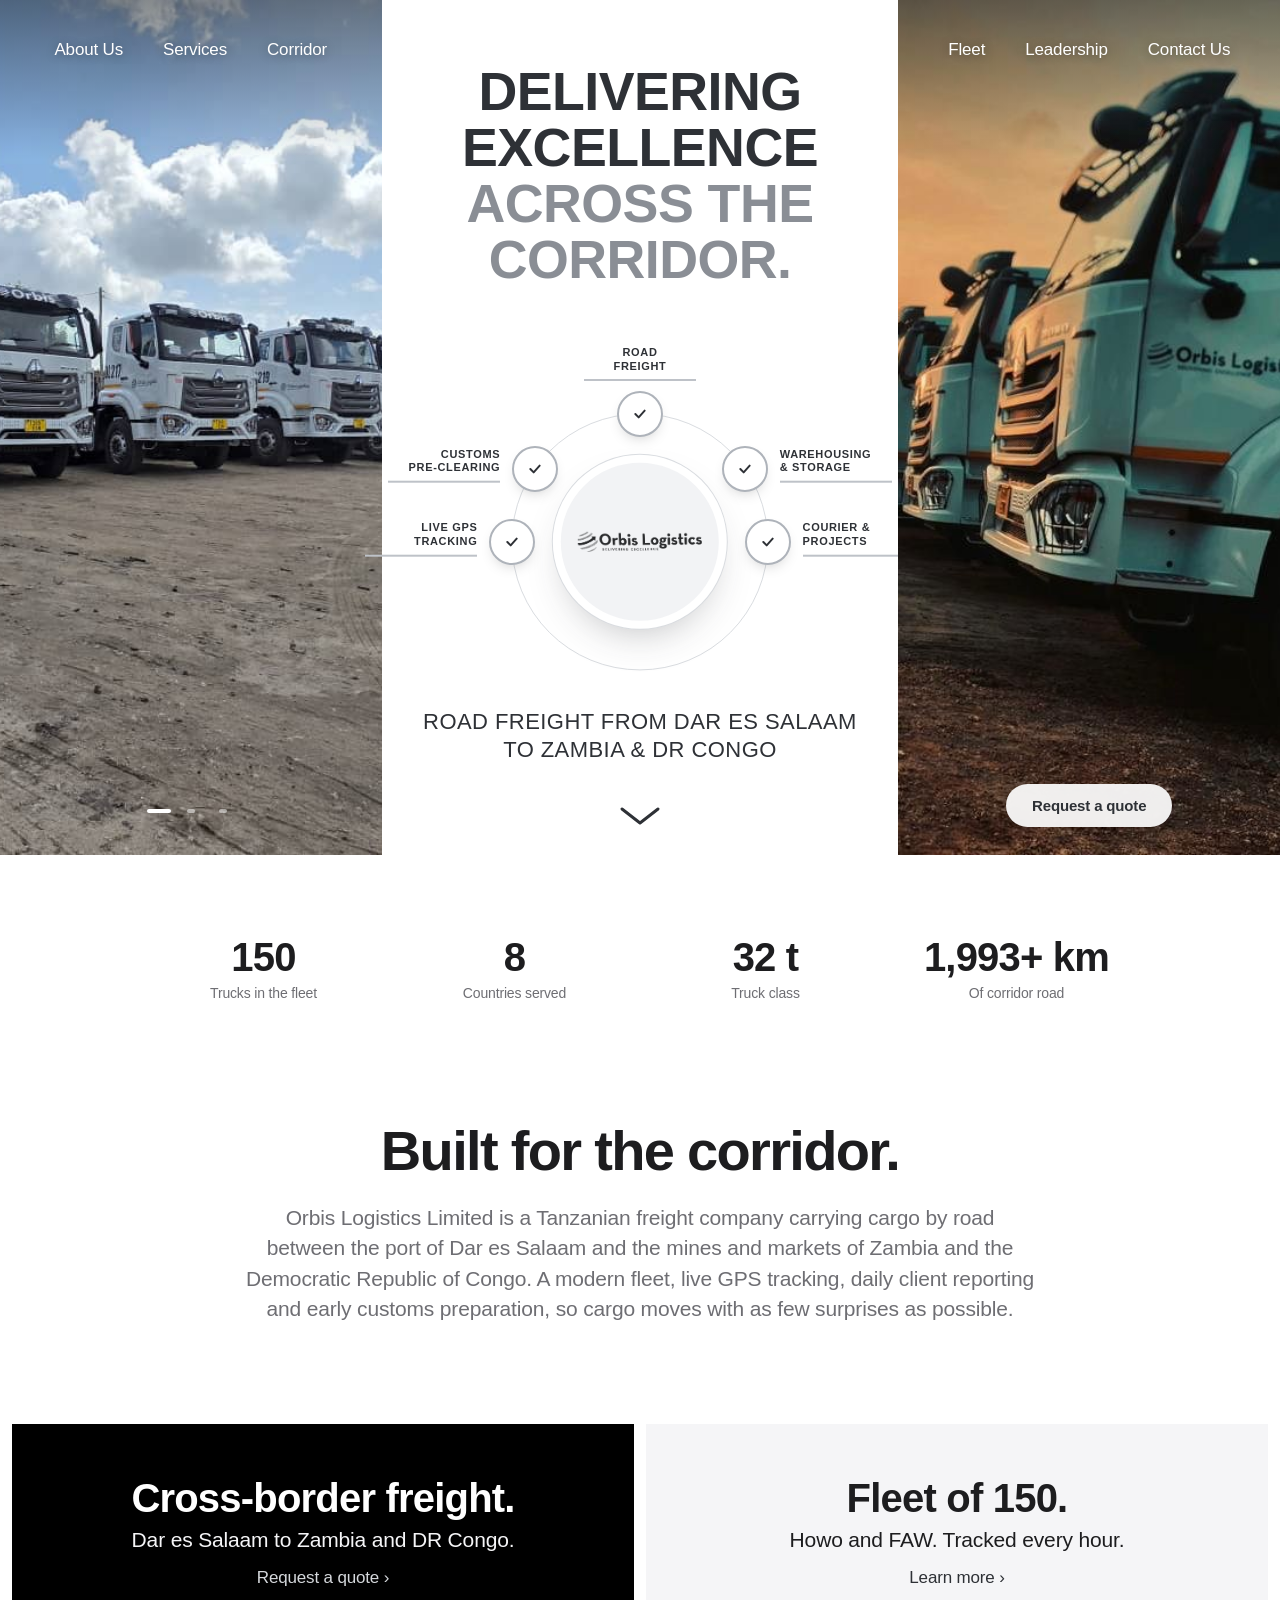
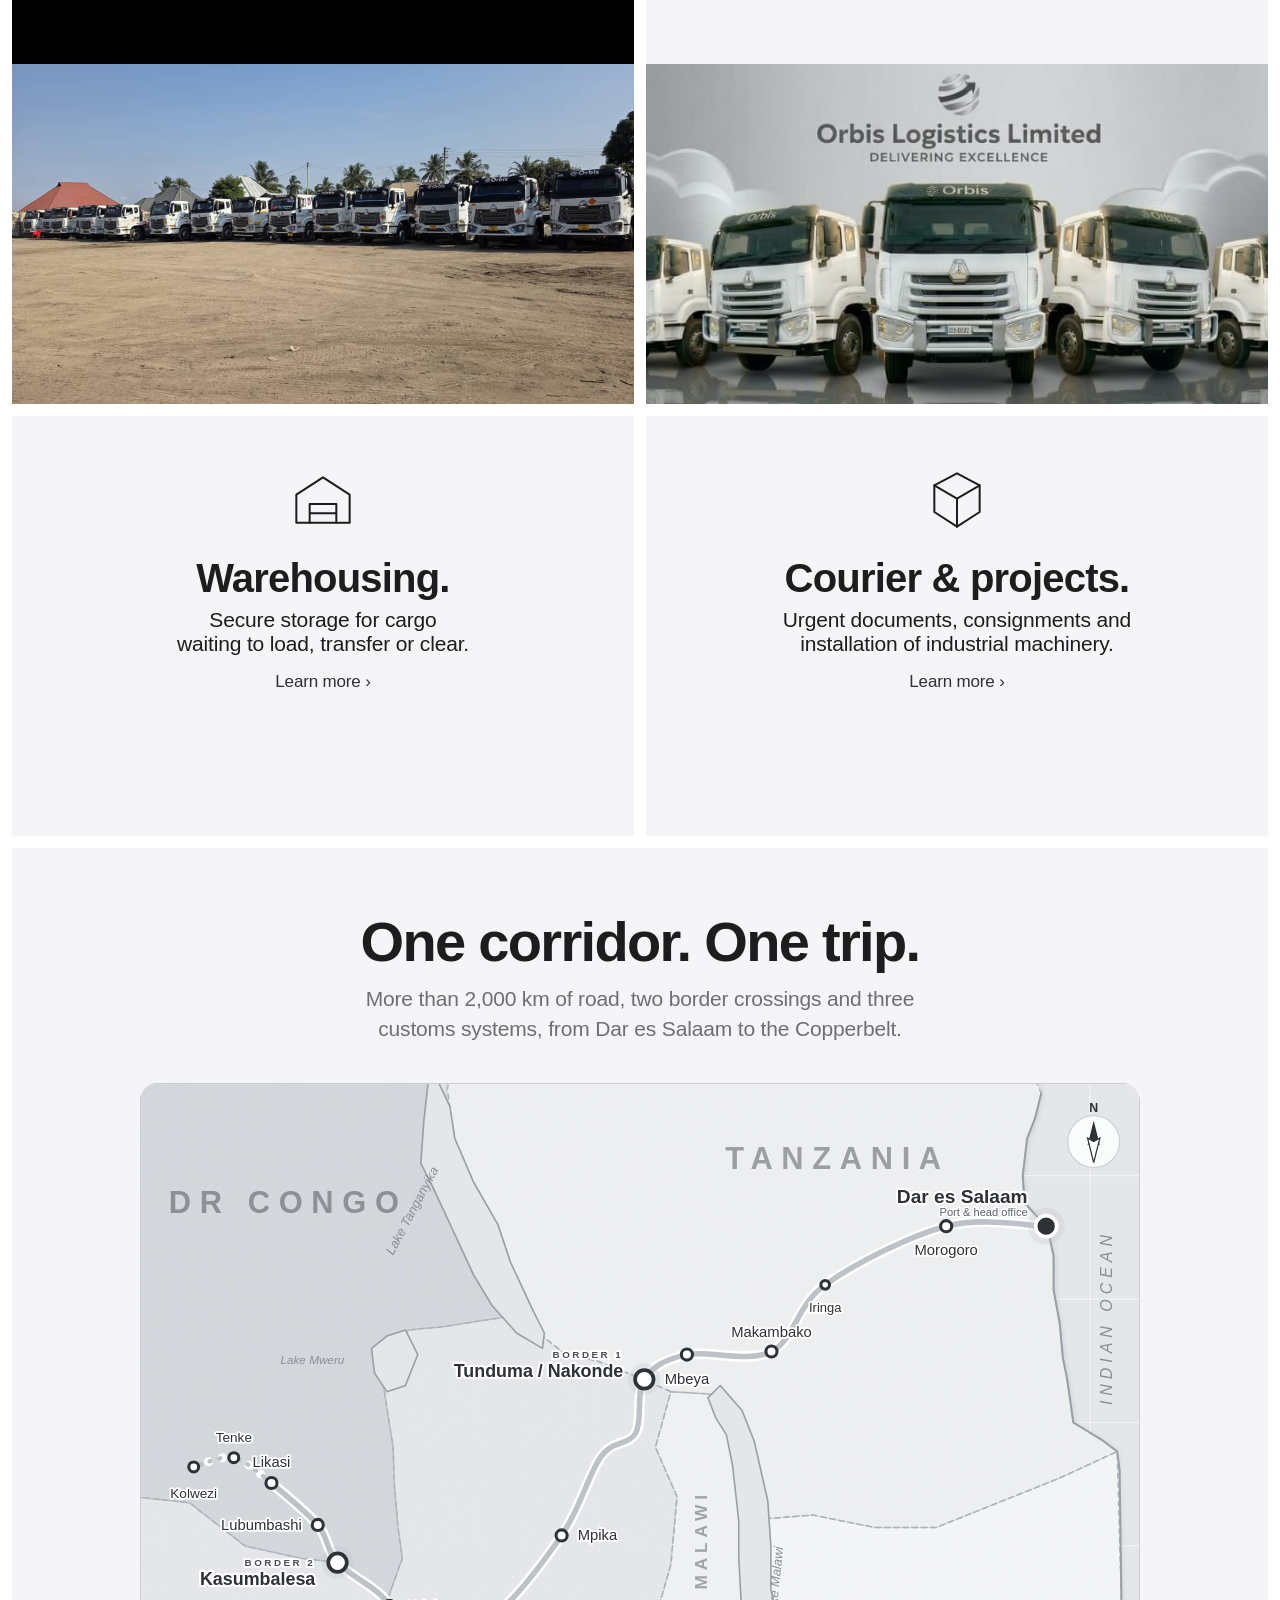
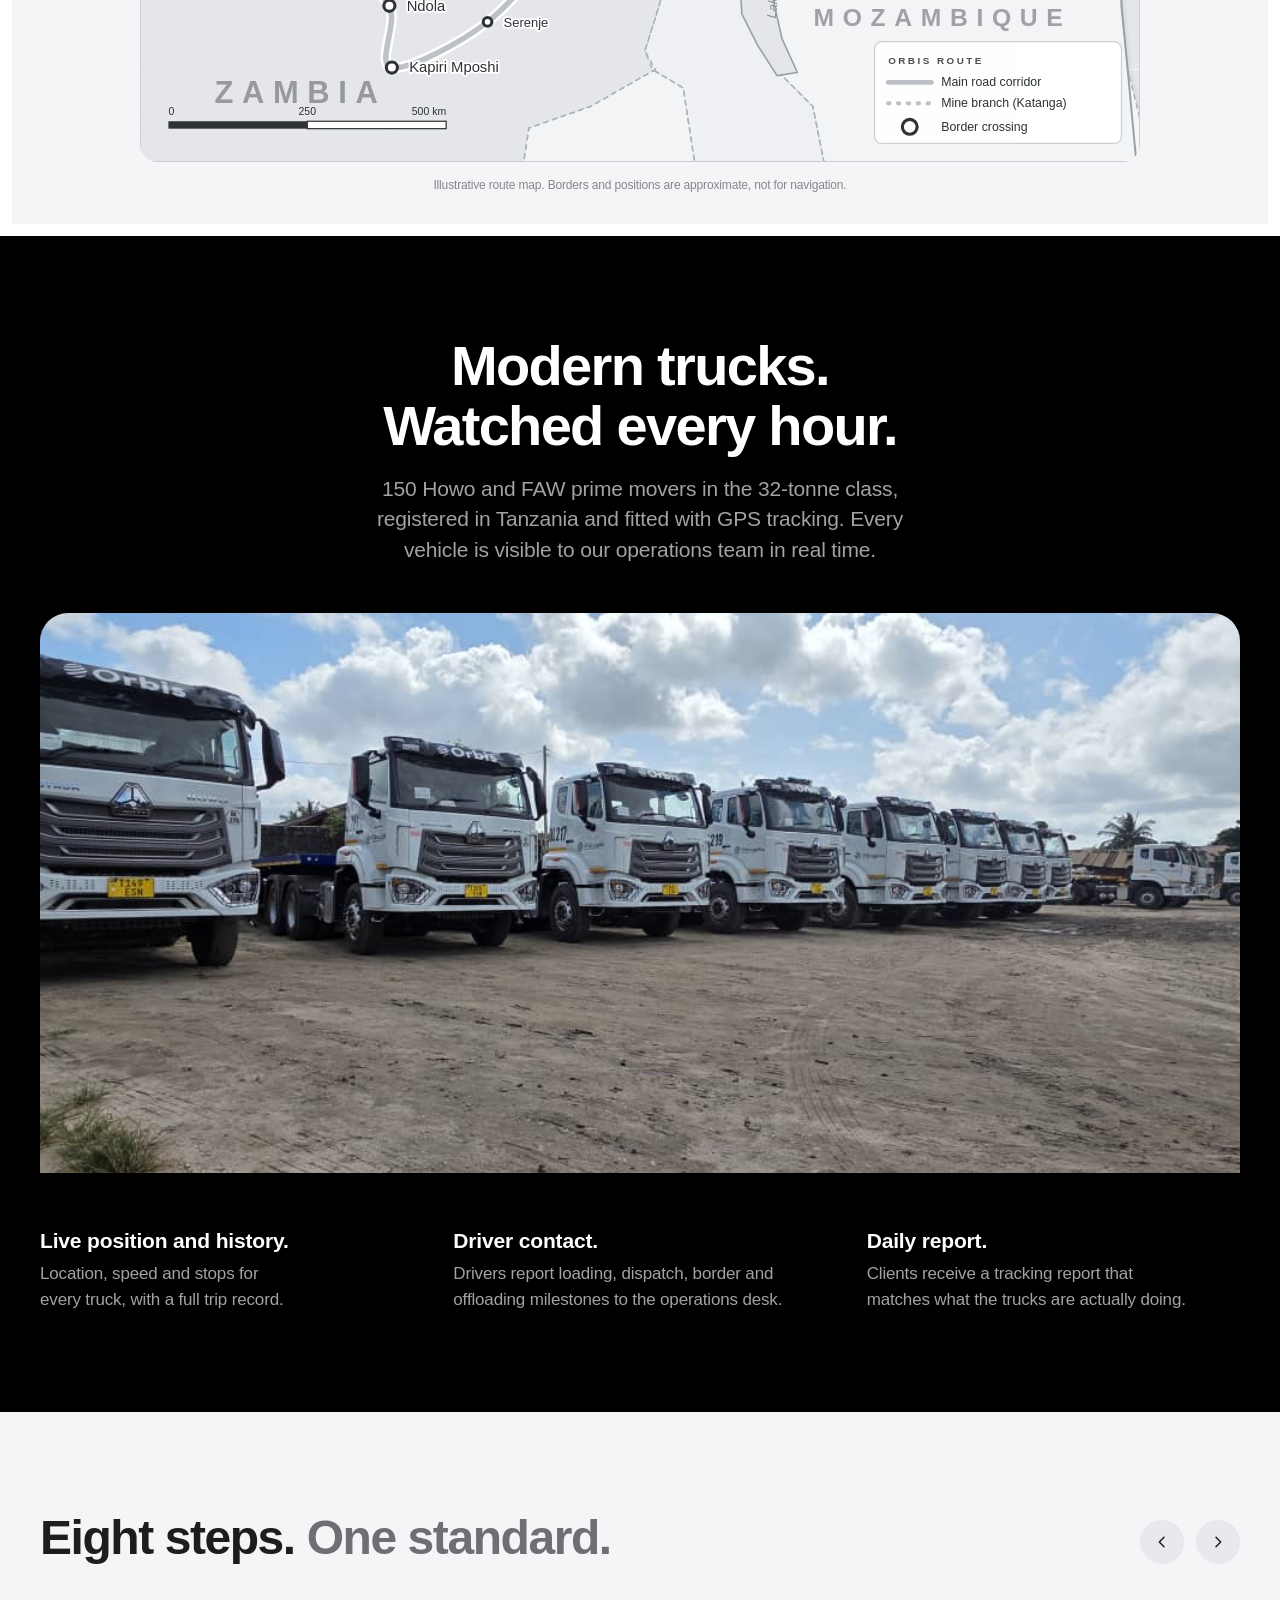
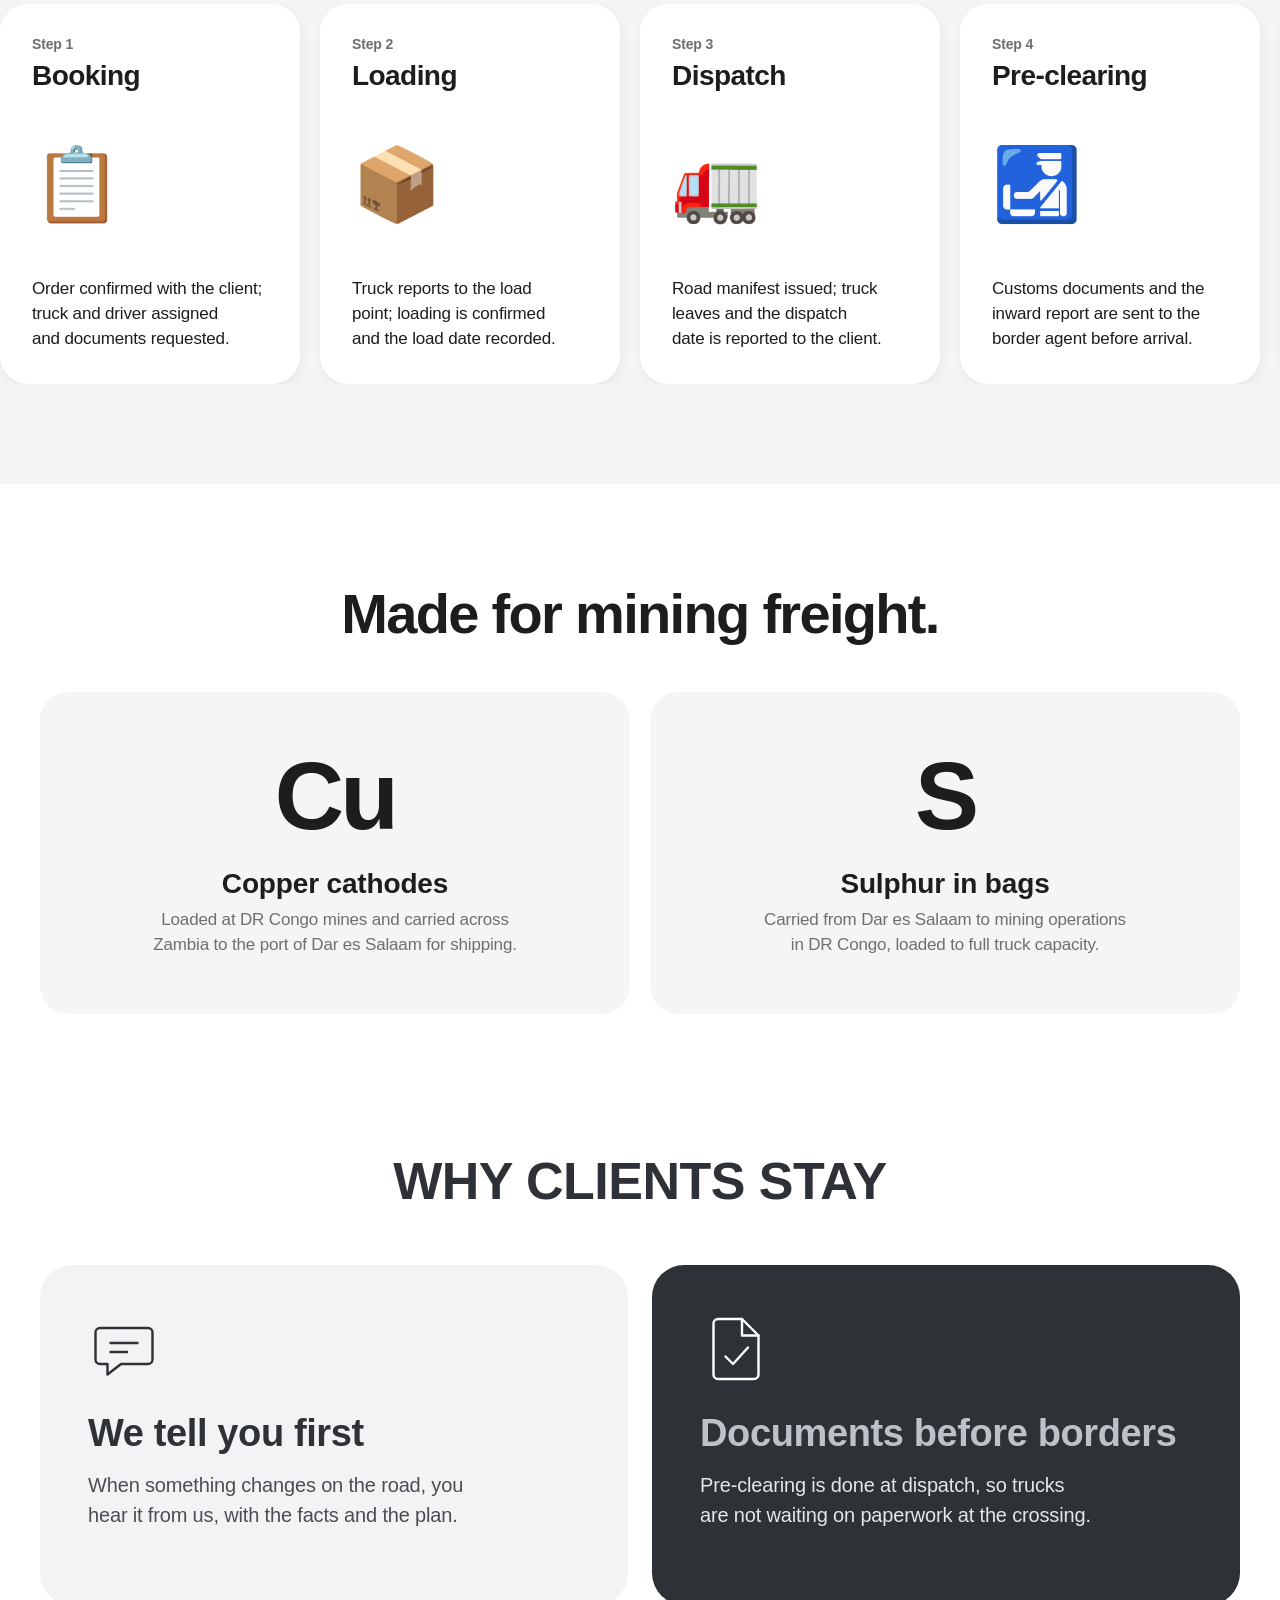
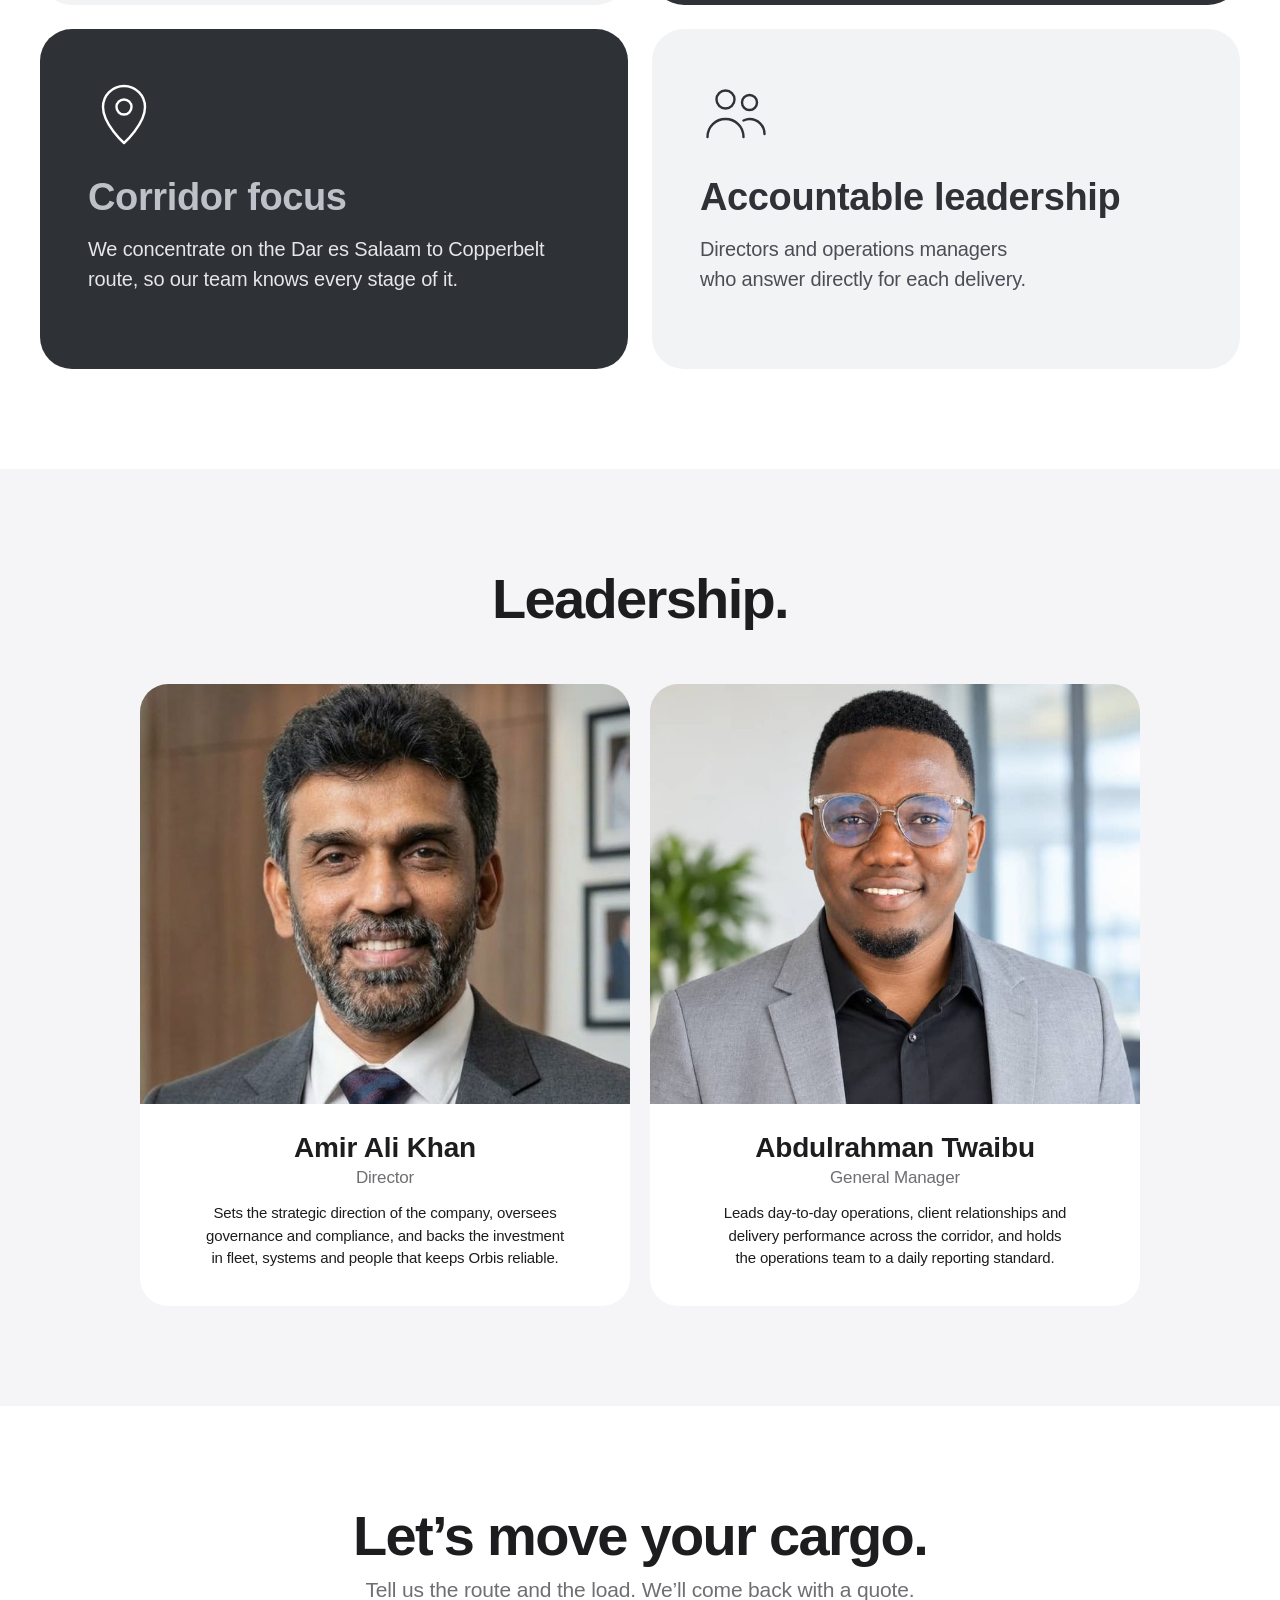
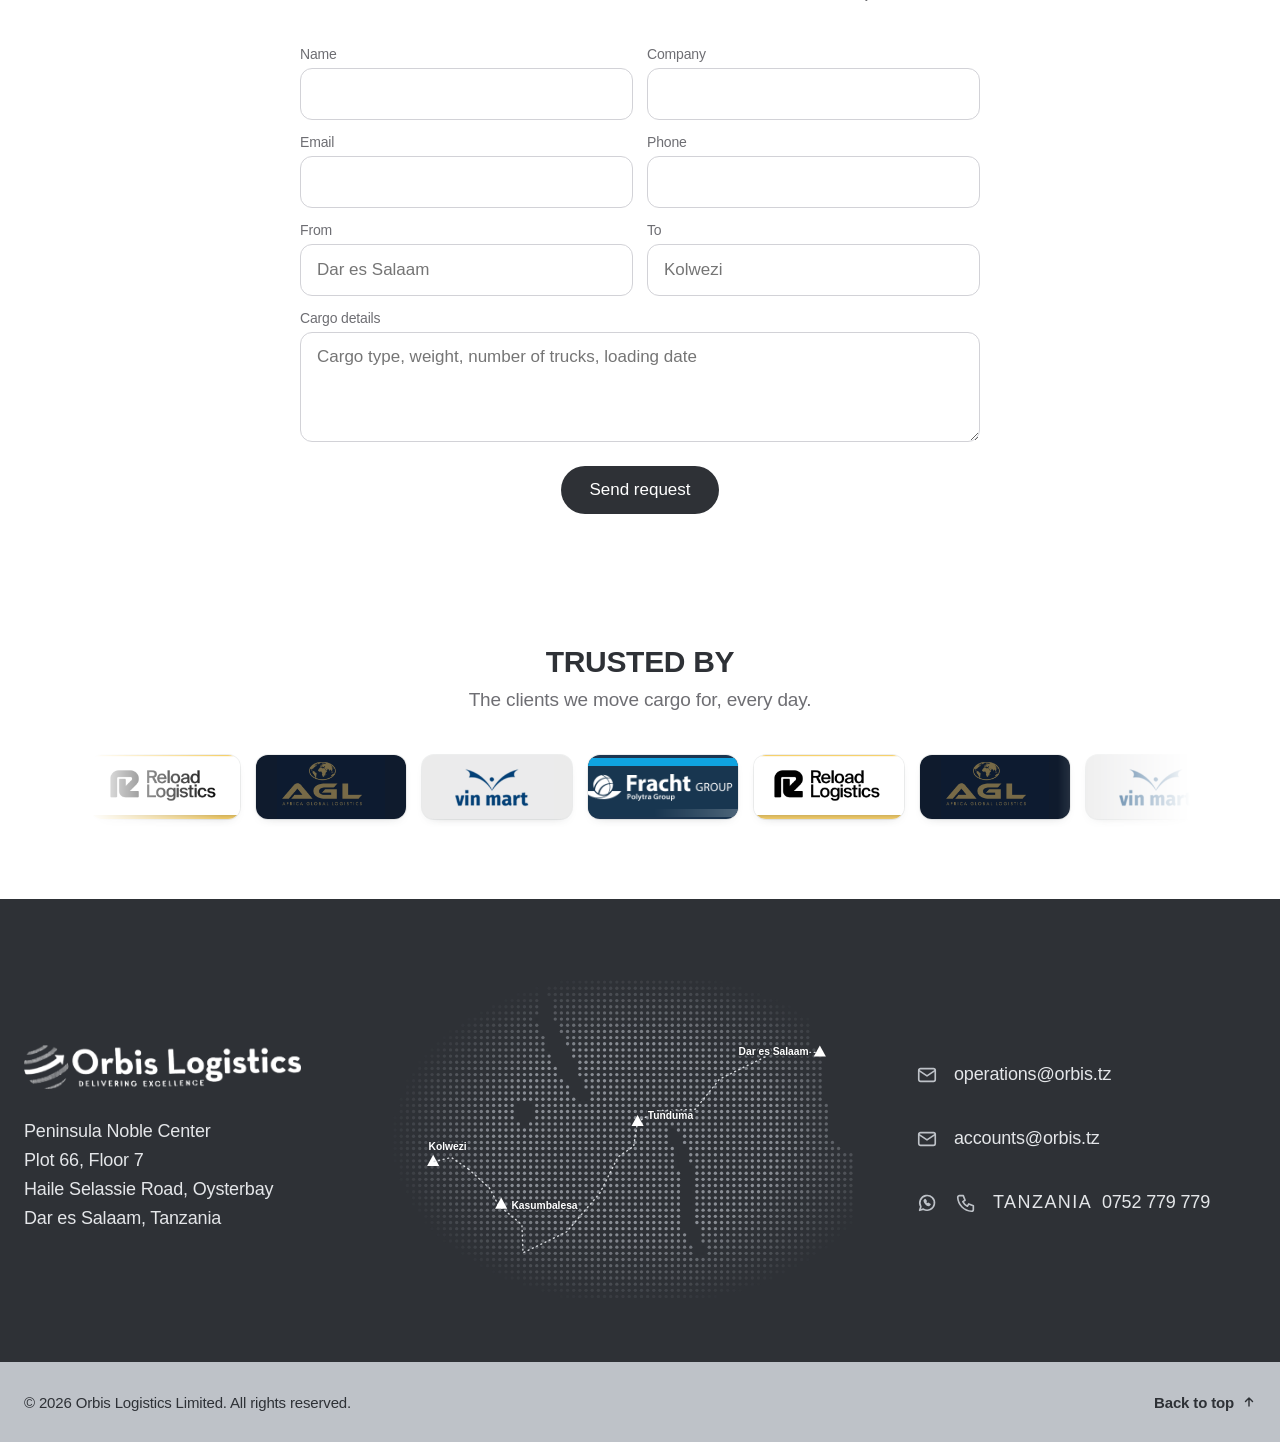
==== commit 547a526e: "Add files via upload" ====
--- a/index.html
+++ b/index.html
@@ -44,21 +44,64 @@
 <div style="font-family: -apple-system, BlinkMacSystemFont, 'SF Pro Display', 'SF Pro Text', 'Helvetica Neue', Helvetica, sans-serif; color: #1D1D1F; background: #FFFFFF; width: 100%; -webkit-font-smoothing: antialiased; letter-spacing: -0.01em">
 
 <!-- PHONE BAR (phones only) -->
-<header class="mbar" style="display: none; position: sticky; top: 0; z-index: 10; background: rgba(255,255,255,0.86); backdrop-filter: saturate(180%) blur(20px); border-bottom: 1px solid rgba(0,0,0,0.08)">
-<div style="padding: 0 20px; min-height: 52px; display: flex; align-items: center; justify-content: space-between">
-<a href="#top" aria-label="Orbis Logistics home" style="display: flex; align-items: center; padding: 8px 0"><img src="logo_dark.png" alt="Orbis Logistics" style="height: 24px; width: auto; display: block"></a>
-<button type="button" aria-label="Menu" id="mbtn" aria-expanded="false" style="width: 44px; height: 44px; margin-right: -10px; border: 0; background: transparent; cursor: pointer; display: flex; align-items: center; justify-content: center"><svg width="20" height="20" viewBox="0 0 24 24" fill="none" stroke="#2E3136" stroke-width="1.8" stroke-linecap="round" aria-hidden="true"><path id="micon" d="M3 8h18M3 16h18"></path></svg></button>
-</div>
-<nav id="mmenu" hidden aria-label="Main" style="border-top: 1px solid rgba(0,0,0,0.08); padding: 8px 32px 28px; display: grid">
-<a href="#about" class="mlink" style="color: #2E3136; font-size: 26px; font-weight: 600; letter-spacing: -0.02em; padding: 8px 0; text-decoration: none">About</a>
-<a href="#services" class="mlink" style="color: #2E3136; font-size: 26px; font-weight: 600; letter-spacing: -0.02em; padding: 8px 0; text-decoration: none">Services</a>
-<a href="#corridor" class="mlink" style="color: #2E3136; font-size: 26px; font-weight: 600; letter-spacing: -0.02em; padding: 8px 0; text-decoration: none">Corridor</a>
-<a href="#fleet" class="mlink" style="color: #2E3136; font-size: 26px; font-weight: 600; letter-spacing: -0.02em; padding: 8px 0; text-decoration: none">Fleet</a>
-<a href="#process" class="mlink" style="color: #2E3136; font-size: 26px; font-weight: 600; letter-spacing: -0.02em; padding: 8px 0; text-decoration: none">How it works</a>
-<a href="#leadership" class="mlink" style="color: #2E3136; font-size: 26px; font-weight: 600; letter-spacing: -0.02em; padding: 8px 0; text-decoration: none">Leadership</a>
-<a href="#contact" class="mlink" style="color: #2E3136; font-size: 26px; font-weight: 600; letter-spacing: -0.02em; padding: 8px 0; text-decoration: none">Contact</a>
+<header class="mbar" id="mbar" style="display: none">
+<div class="mb-in">
+<a href="#top" aria-label="Orbis Logistics home" class="mb-logo"><img class="lg-d" src="logo_dark.png" alt="Orbis Logistics"><img class="lg-w" src="logo_white.png" alt="" aria-hidden="true"></a>
+<button type="button" aria-label="Open menu" id="mbtn" aria-expanded="false" aria-controls="mmenu" class="mb-btn"><span></span><span></span></button>
+</div>
+</header>
+<div id="mmenu" class="mm" aria-hidden="true">
+<nav aria-label="Main" class="mm-nav">
+<ul>
+<li style="--d:80ms"><a href="#about" class="mm-link"><span class="mm-n">01</span><span class="mm-t">About</span><svg class="mm-a" width="20" height="20" viewBox="0 0 24 24" fill="none" stroke="currentColor" stroke-width="1.8" stroke-linecap="round" stroke-linejoin="round" aria-hidden="true"><path d="M5 12h14M13 6l6 6-6 6"/></svg></a></li>
+<li style="--d:125ms"><a href="#services" class="mm-link"><span class="mm-n">02</span><span class="mm-t">Services</span><svg class="mm-a" width="20" height="20" viewBox="0 0 24 24" fill="none" stroke="currentColor" stroke-width="1.8" stroke-linecap="round" stroke-linejoin="round" aria-hidden="true"><path d="M5 12h14M13 6l6 6-6 6"/></svg></a></li>
+<li style="--d:170ms"><a href="#corridor" class="mm-link"><span class="mm-n">03</span><span class="mm-t">Corridor</span><svg class="mm-a" width="20" height="20" viewBox="0 0 24 24" fill="none" stroke="currentColor" stroke-width="1.8" stroke-linecap="round" stroke-linejoin="round" aria-hidden="true"><path d="M5 12h14M13 6l6 6-6 6"/></svg></a></li>
+<li style="--d:215ms"><a href="#fleet" class="mm-link"><span class="mm-n">04</span><span class="mm-t">Fleet</span><svg class="mm-a" width="20" height="20" viewBox="0 0 24 24" fill="none" stroke="currentColor" stroke-width="1.8" stroke-linecap="round" stroke-linejoin="round" aria-hidden="true"><path d="M5 12h14M13 6l6 6-6 6"/></svg></a></li>
+<li style="--d:260ms"><a href="#process" class="mm-link"><span class="mm-n">05</span><span class="mm-t">How it works</span><svg class="mm-a" width="20" height="20" viewBox="0 0 24 24" fill="none" stroke="currentColor" stroke-width="1.8" stroke-linecap="round" stroke-linejoin="round" aria-hidden="true"><path d="M5 12h14M13 6l6 6-6 6"/></svg></a></li>
+<li style="--d:305ms"><a href="#leadership" class="mm-link"><span class="mm-n">06</span><span class="mm-t">Leadership</span><svg class="mm-a" width="20" height="20" viewBox="0 0 24 24" fill="none" stroke="currentColor" stroke-width="1.8" stroke-linecap="round" stroke-linejoin="round" aria-hidden="true"><path d="M5 12h14M13 6l6 6-6 6"/></svg></a></li>
+<li style="--d:350ms"><a href="#contact" class="mm-link"><span class="mm-n">07</span><span class="mm-t">Contact</span><svg class="mm-a" width="20" height="20" viewBox="0 0 24 24" fill="none" stroke="currentColor" stroke-width="1.8" stroke-linecap="round" stroke-linejoin="round" aria-hidden="true"><path d="M5 12h14M13 6l6 6-6 6"/></svg></a></li>
+</ul>
 </nav>
-</header>
+<div class="mm-foot" style="--d:420ms">
+<a href="#contact" class="mm-cta mm-link">Request a quote</a>
+<div class="mm-info"><a href="mailto:operations@orbis.tz">operations@orbis.tz</a><a href="tel:+255752779779">+255 752 779 779</a><span>Dar es Salaam, Tanzania</span></div>
+</div>
+</div>
+<style>
+.mbar{position:sticky;top:0;z-index:30;background:rgba(255,255,255,.82);-webkit-backdrop-filter:saturate(180%) blur(20px);backdrop-filter:saturate(180%) blur(20px);border-bottom:1px solid rgba(0,0,0,.06);transition:background .4s ease,border-color .4s ease}
+.mb-in{padding:0 20px;height:56px;display:flex;align-items:center;justify-content:space-between}
+.mb-logo{position:relative;display:block;height:26px}
+.mb-logo img{height:26px;width:auto;display:block;transition:opacity .4s ease}
+.mb-logo .lg-w{position:absolute;left:0;top:0;opacity:0}
+.mb-btn{width:44px;height:44px;margin-right:-10px;border:0;background:transparent;cursor:pointer;position:relative;-webkit-tap-highlight-color:transparent}
+.mb-btn span{position:absolute;left:12px;width:20px;height:1.6px;border-radius:2px;background:#2E3136;transition:transform .45s cubic-bezier(.7,0,.2,1),top .45s cubic-bezier(.7,0,.2,1),background .4s ease}
+.mb-btn span:first-child{top:18px}.mb-btn span:last-child{top:25px}
+body.menu-open{overflow:hidden}
+body.menu-open .mbar{background:#16181B;border-color:rgba(255,255,255,.08)}
+body.menu-open .lg-d{opacity:0}body.menu-open .lg-w{opacity:1}
+body.menu-open .mb-btn span{background:#FFFFFF;top:21.5px}
+body.menu-open .mb-btn span:first-child{transform:rotate(45deg)}
+body.menu-open .mb-btn span:last-child{transform:rotate(-45deg)}
+.mm{position:fixed;inset:0;z-index:25;background:#16181B;color:#FFFFFF;padding:84px 28px calc(28px + env(safe-area-inset-bottom));box-sizing:border-box;display:flex;flex-direction:column;overflow-y:auto;visibility:hidden;opacity:0;clip-path:inset(0 0 100% 0);transition:clip-path .6s cubic-bezier(.7,0,.2,1),opacity .3s ease,visibility 0s linear .6s}
+body.menu-open .mm{visibility:visible;opacity:1;clip-path:inset(0 0 0 0);transition:clip-path .6s cubic-bezier(.7,0,.2,1),opacity .2s ease,visibility 0s}
+.mm-nav ul{list-style:none;margin:0;padding:0}
+.mm-nav li,.mm-foot{opacity:0;transform:translateY(18px);transition:opacity .3s ease,transform .3s ease}
+body.menu-open .mm-nav li,body.menu-open .mm-foot{opacity:1;transform:none;transition:opacity .6s ease var(--d),transform .7s cubic-bezier(.2,.8,.2,1) var(--d)}
+.mm-nav li{border-bottom:1px solid rgba(255,255,255,.09)}
+.mm-nav a{display:flex;align-items:center;gap:16px;padding:15px 0;color:#FFFFFF;text-decoration:none}
+.mm-nav a:hover{color:#FFFFFF;text-decoration:none}
+.mm-n{font-size:12px;font-weight:500;letter-spacing:.08em;color:#8A8E95;width:22px;font-variant-numeric:tabular-nums}
+.mm-t{flex:1;font-size:clamp(28px,8vw,36px);line-height:1.1;font-weight:600;letter-spacing:-.025em}
+.mm-a{color:#5C6067;transition:transform .3s ease,color .3s ease}
+.mm-nav a:active .mm-a,.mm-nav a:hover .mm-a{transform:translateX(4px);color:#FFFFFF}
+.mm-foot{margin-top:auto;padding-top:36px}
+.mm-cta{display:flex;align-items:center;justify-content:center;min-height:54px;border-radius:980px;background:#FFFFFF;color:#16181B!important;font-size:17px;font-weight:600;text-decoration:none!important}
+.mm-info{margin-top:24px;display:grid;gap:8px;font-size:15px;color:#8A8E95}
+.mm-info a{color:#BEC2C8;font-weight:400;text-decoration:none}
+@media (min-width:1100px){.mm{display:none}}
+@media (max-width:1099px){section[id]{scroll-margin-top:56px}}
+@media (prefers-reduced-motion:reduce){.mm,.mm-nav li,.mm-foot,.mb-btn span{transition:none!important}}
+</style>
 
 <!-- HERO: photo | statement + hub | photo -->
 <section id="top" style="display: flex; flex-wrap: wrap; background: #FFFFFF">
@@ -443,10 +486,12 @@
 
 <script>
 (function(){
-var b=document.getElementById('mbtn'),mn=document.getElementById('mmenu'),ic=document.getElementById('micon');
-function setM(o){if(!mn)return;mn.hidden=!o;b.setAttribute('aria-expanded',o);ic.setAttribute('d',o?'M6 6l12 12M18 6L6 18':'M3 8h18M3 16h18');}
-if(b)b.addEventListener('click',function(){setM(mn.hidden)});
-document.querySelectorAll('.mlink').forEach(function(a){a.addEventListener('click',function(){setM(false)})});
+var b=document.getElementById('mbtn'),mn=document.getElementById('mmenu');
+function setM(o){document.body.classList.toggle('menu-open',o);b.setAttribute('aria-expanded',o);b.setAttribute('aria-label',o?'Close menu':'Open menu');mn.setAttribute('aria-hidden',!o);}
+if(b)b.addEventListener('click',function(){setM(!document.body.classList.contains('menu-open'))});
+document.querySelectorAll('.mm-link').forEach(function(a){a.addEventListener('click',function(){setM(false)})});
+document.addEventListener('keydown',function(e){if(e.key==='Escape')setM(false)});
+window.addEventListener('resize',function(){if(window.innerWidth>=1100)setM(false)});
 var sl=document.querySelectorAll('img.slide'),dots=document.querySelectorAll('.dot'),i=0;
 function show(n){i=n;sl.forEach(function(im,k){im.style.opacity=k===n?'1':'0'});dots.forEach(function(d,k){var s=d.firstElementChild;s.style.width=k===n?'24px':'8px';s.style.background=k===n?'#FFFFFF':'rgba(255,255,255,0.5)'})}
 var t=setInterval(function(){show((i+1)%3)},5000);
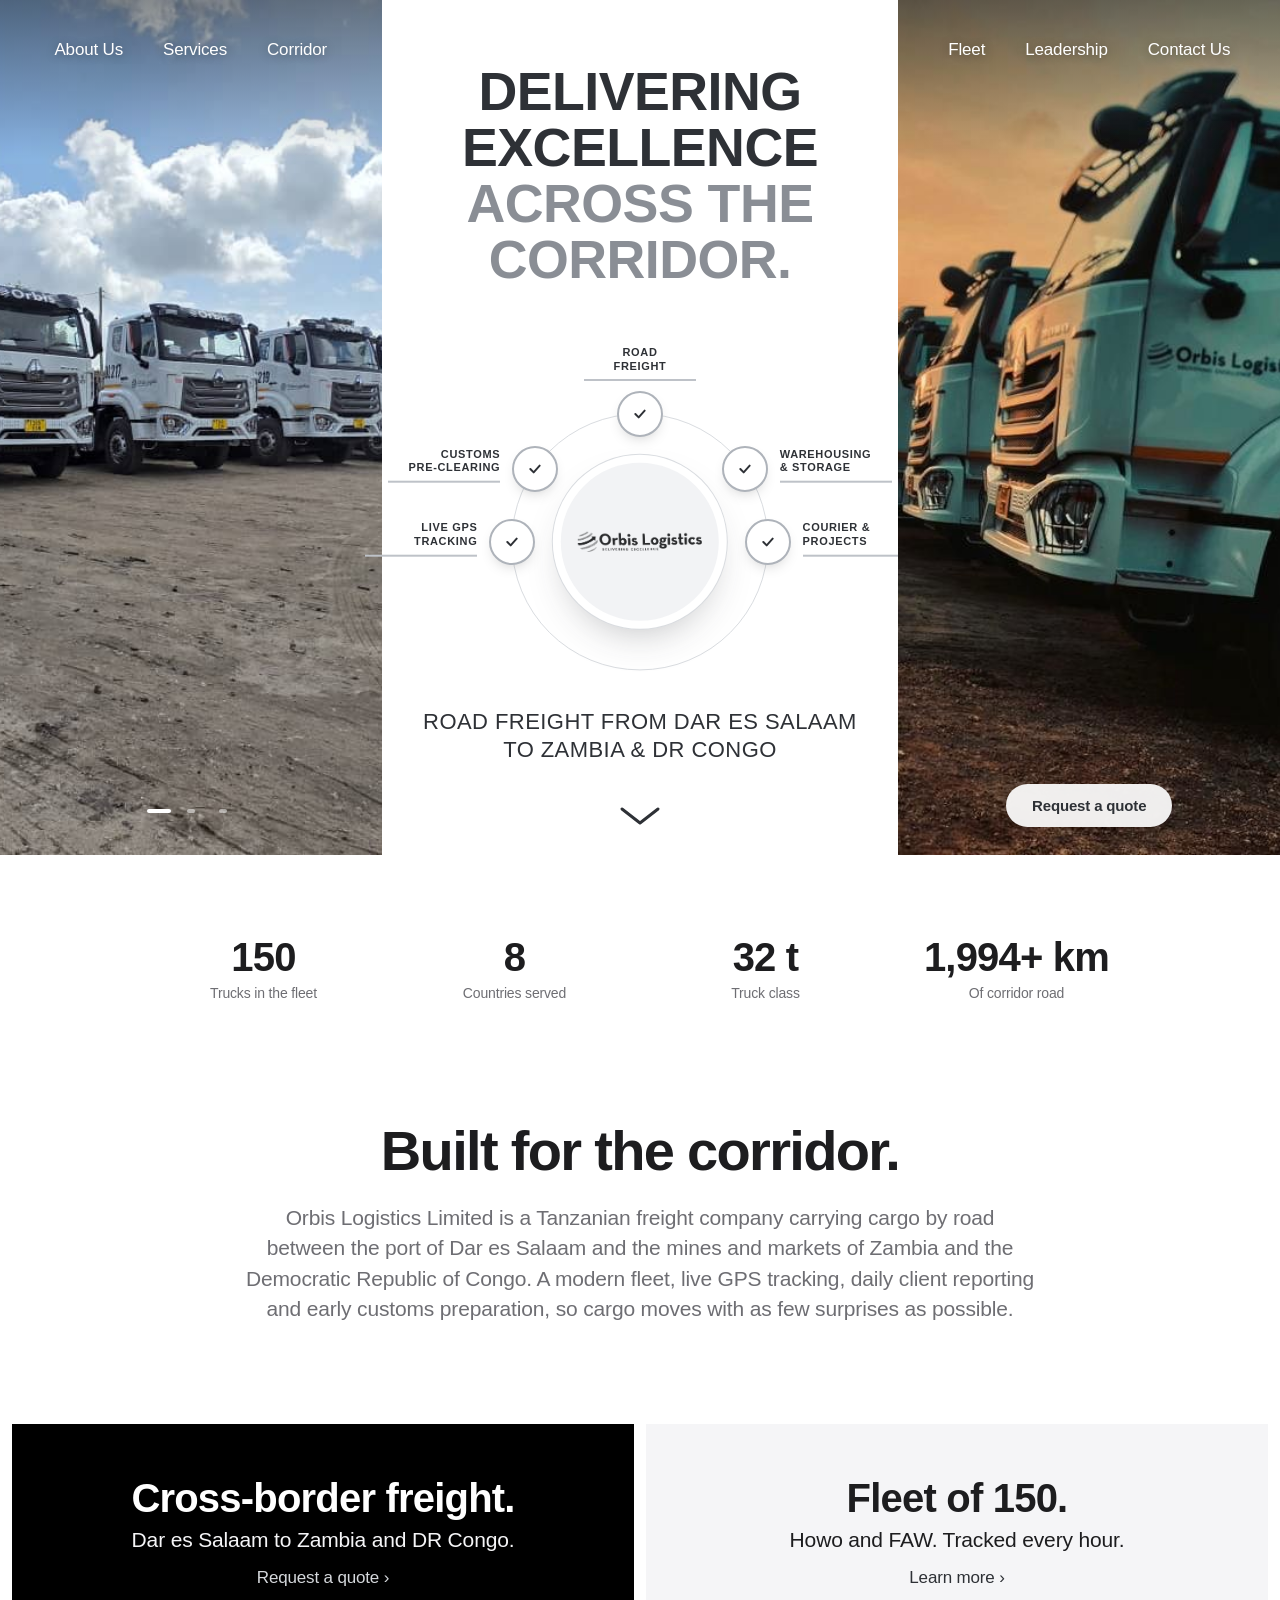
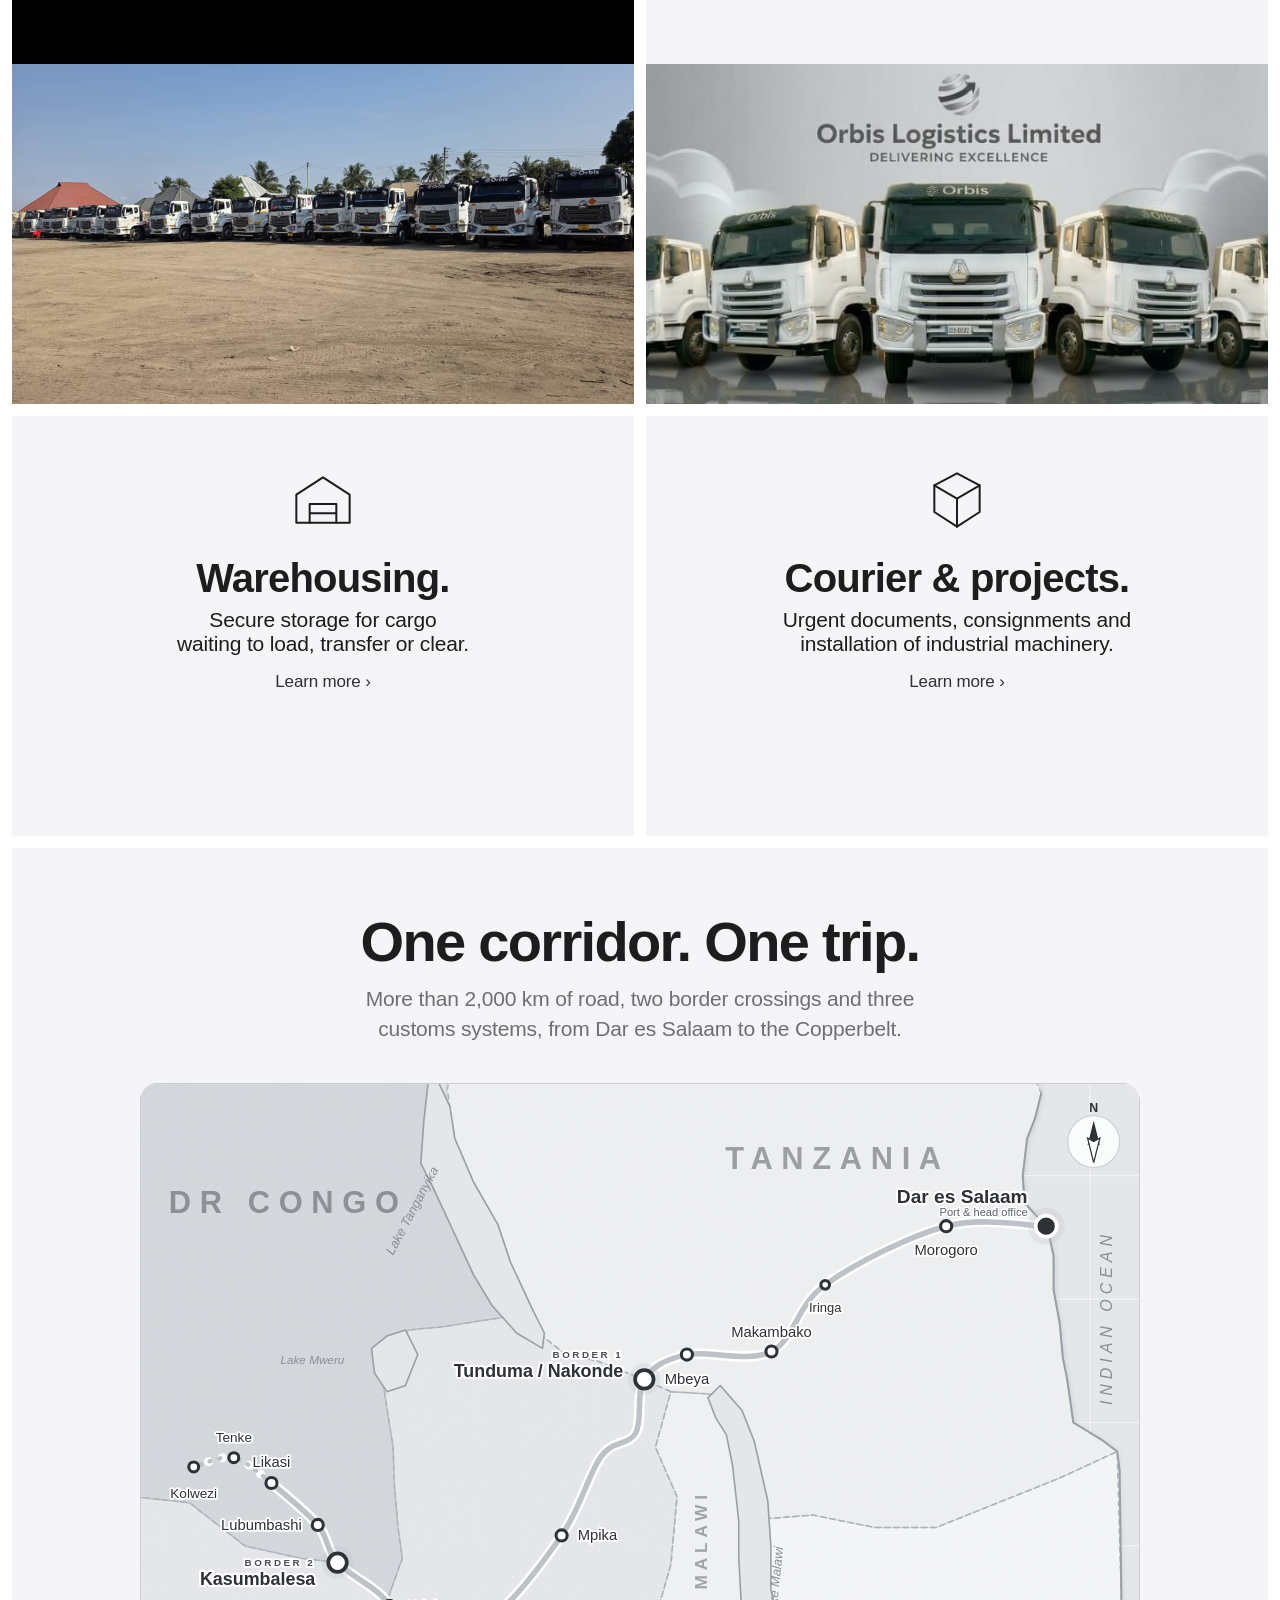
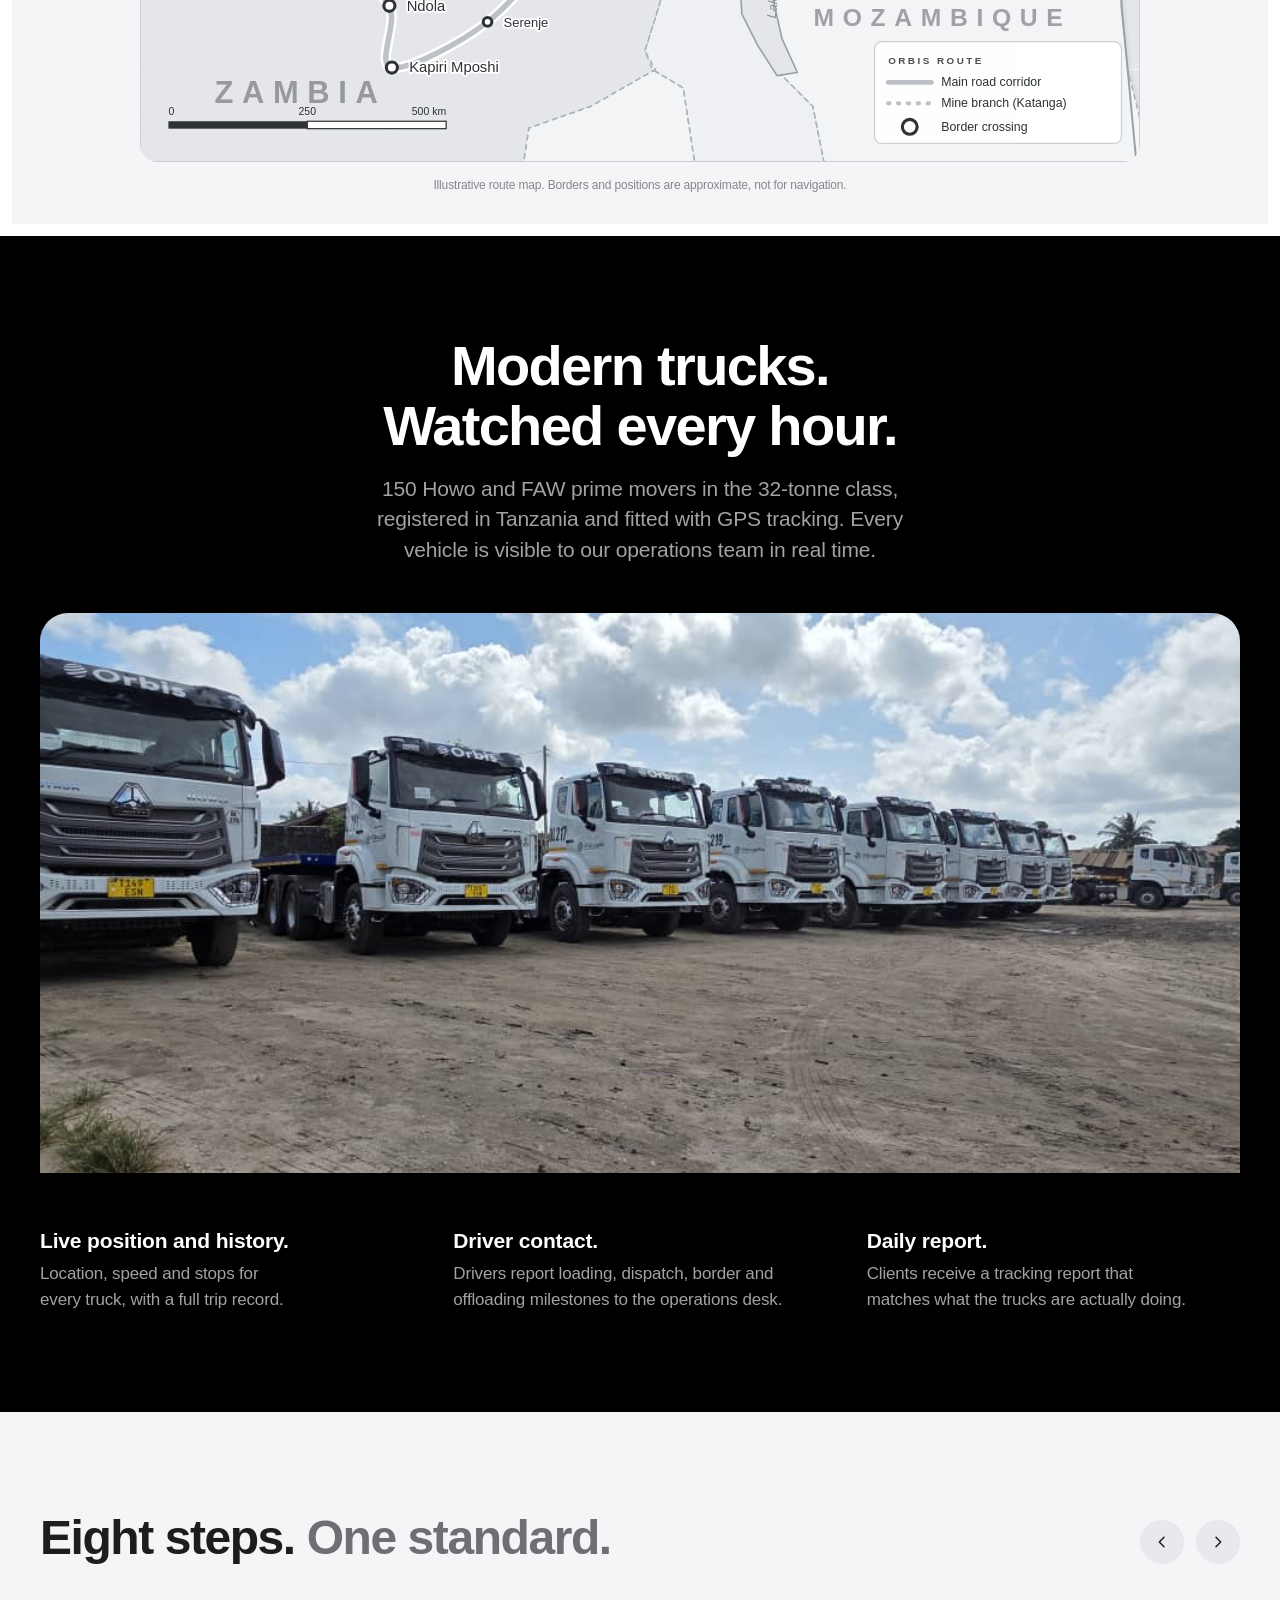
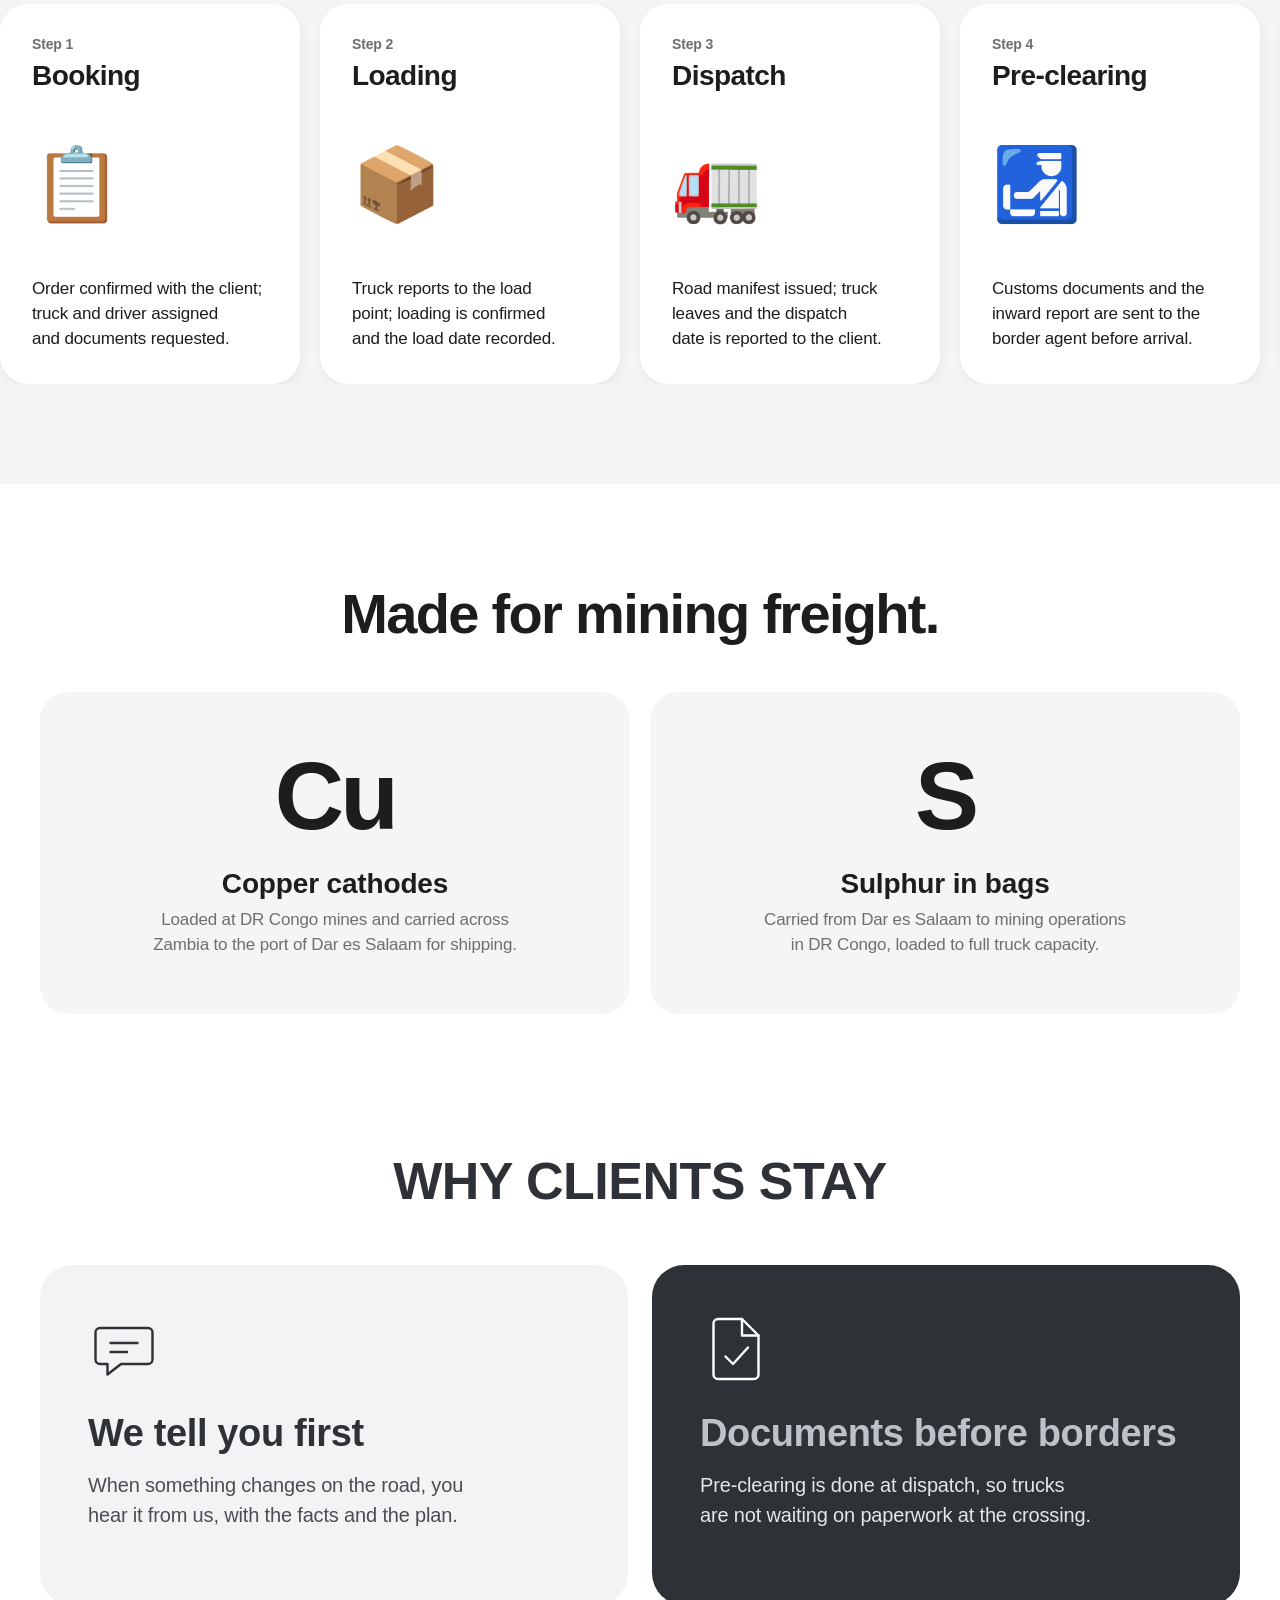
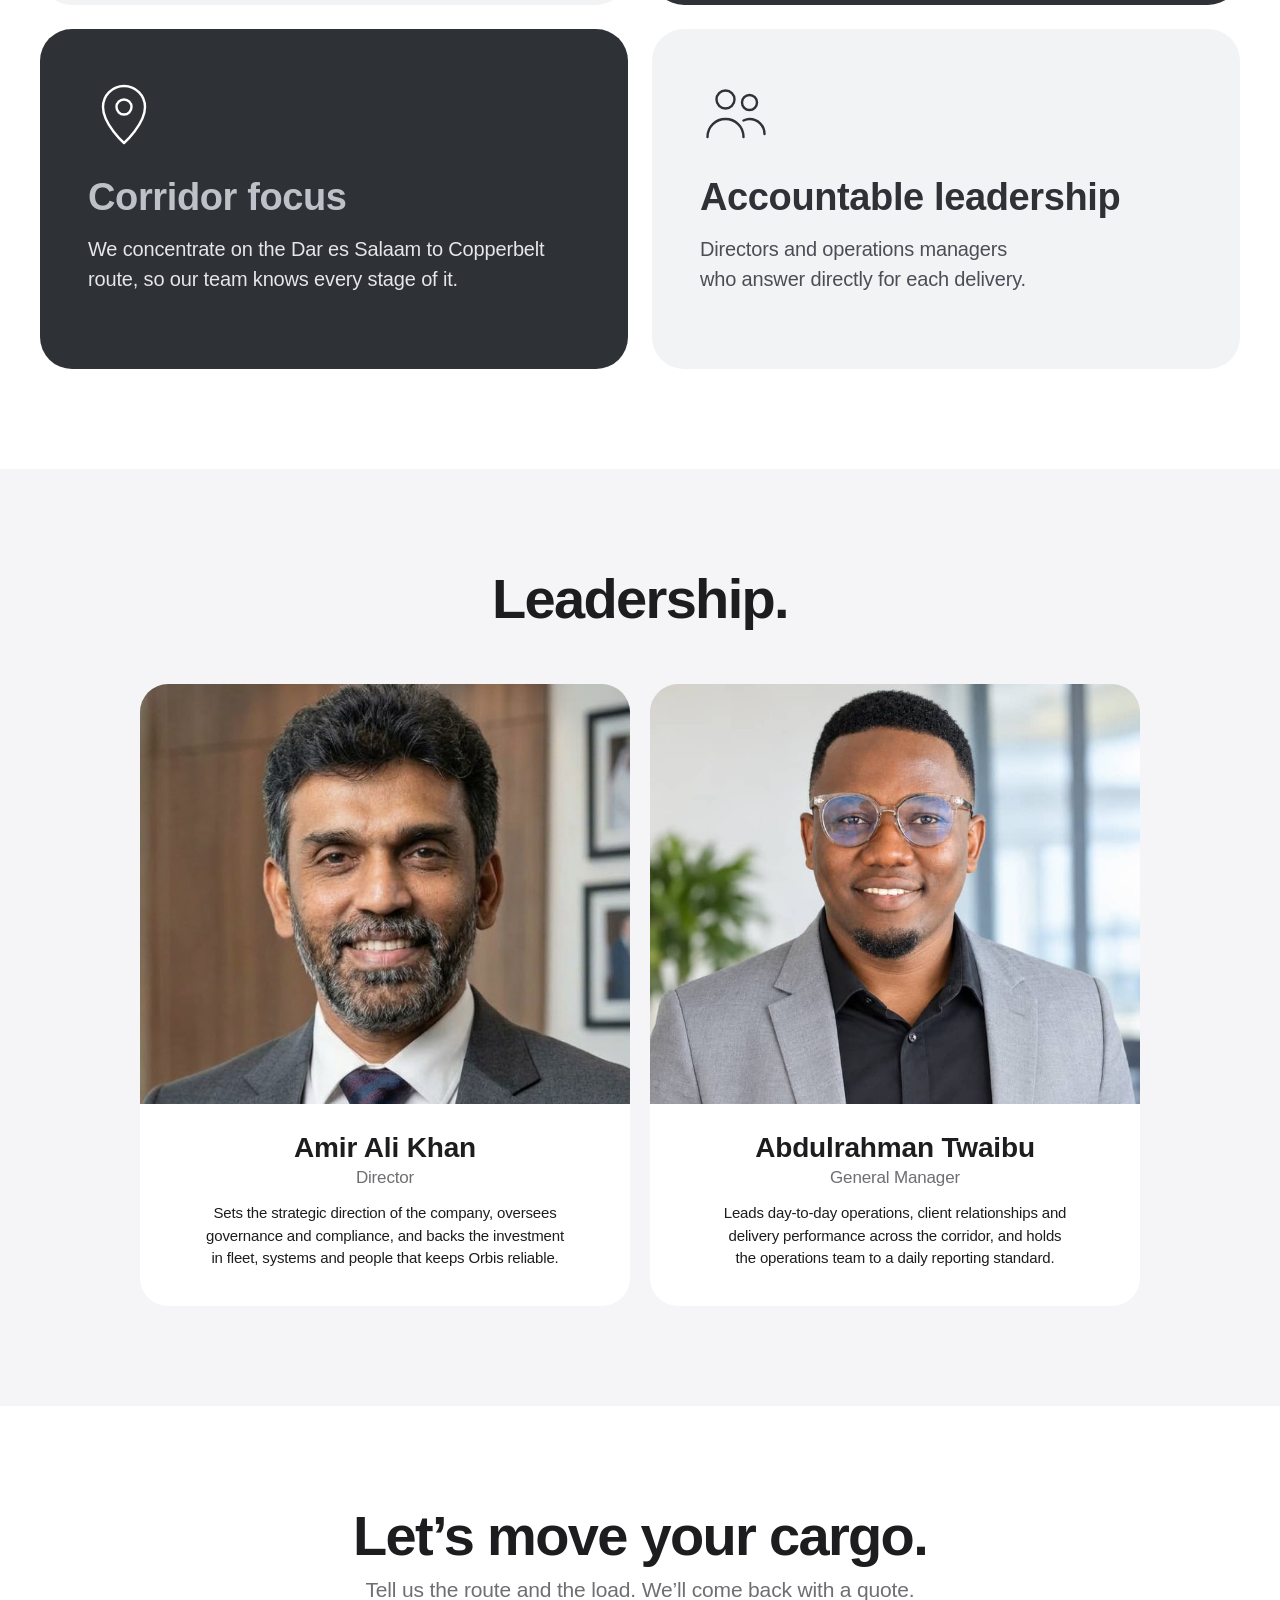
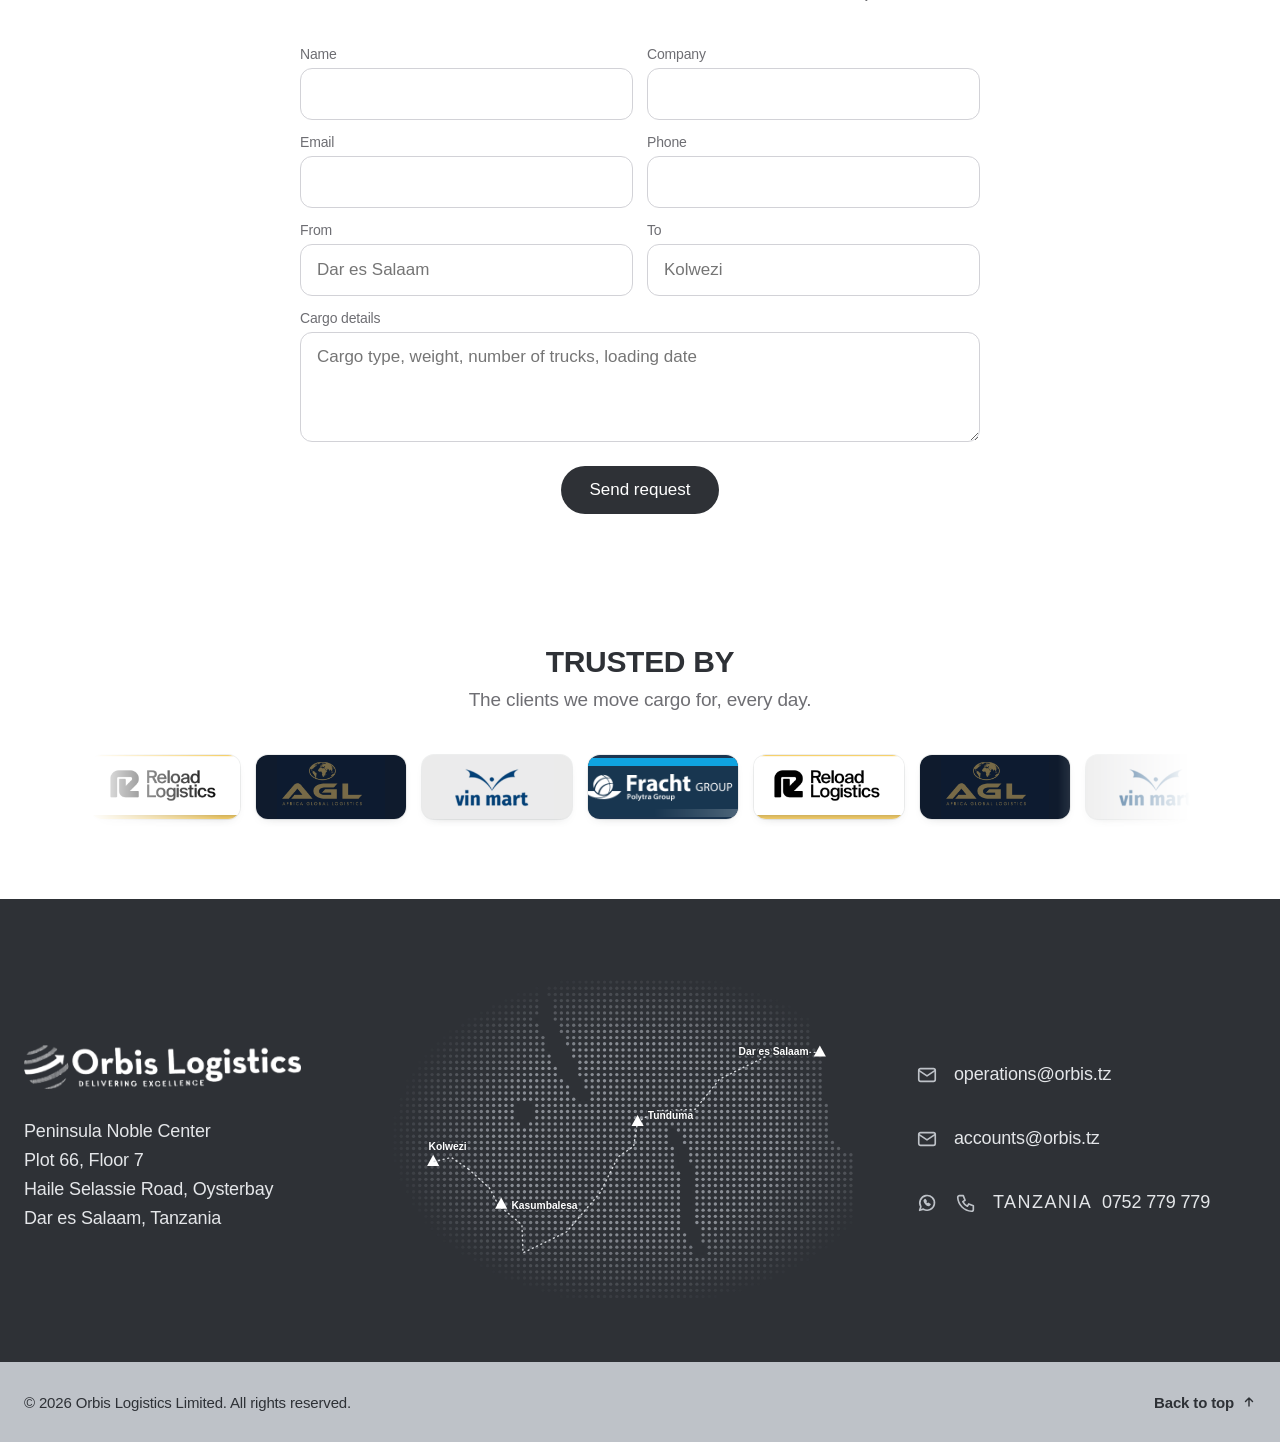
==== commit 9acf99c4: "Add files via upload" ====
--- a/index.html
+++ b/index.html
@@ -46,61 +46,46 @@
 <!-- PHONE BAR (phones only) -->
 <header class="mbar" id="mbar" style="display: none">
 <div class="mb-in">
-<a href="#top" aria-label="Orbis Logistics home" class="mb-logo"><img class="lg-d" src="logo_dark.png" alt="Orbis Logistics"><img class="lg-w" src="logo_white.png" alt="" aria-hidden="true"></a>
+<a href="#top" aria-label="Orbis Logistics home" class="mb-logo"><img src="logo_dark.png" alt="Orbis Logistics"></a>
 <button type="button" aria-label="Open menu" id="mbtn" aria-expanded="false" aria-controls="mmenu" class="mb-btn"><span></span><span></span></button>
 </div>
 </header>
-<div id="mmenu" class="mm" aria-hidden="true">
-<nav aria-label="Main" class="mm-nav">
-<ul>
-<li style="--d:80ms"><a href="#about" class="mm-link"><span class="mm-n">01</span><span class="mm-t">About</span><svg class="mm-a" width="20" height="20" viewBox="0 0 24 24" fill="none" stroke="currentColor" stroke-width="1.8" stroke-linecap="round" stroke-linejoin="round" aria-hidden="true"><path d="M5 12h14M13 6l6 6-6 6"/></svg></a></li>
-<li style="--d:125ms"><a href="#services" class="mm-link"><span class="mm-n">02</span><span class="mm-t">Services</span><svg class="mm-a" width="20" height="20" viewBox="0 0 24 24" fill="none" stroke="currentColor" stroke-width="1.8" stroke-linecap="round" stroke-linejoin="round" aria-hidden="true"><path d="M5 12h14M13 6l6 6-6 6"/></svg></a></li>
-<li style="--d:170ms"><a href="#corridor" class="mm-link"><span class="mm-n">03</span><span class="mm-t">Corridor</span><svg class="mm-a" width="20" height="20" viewBox="0 0 24 24" fill="none" stroke="currentColor" stroke-width="1.8" stroke-linecap="round" stroke-linejoin="round" aria-hidden="true"><path d="M5 12h14M13 6l6 6-6 6"/></svg></a></li>
-<li style="--d:215ms"><a href="#fleet" class="mm-link"><span class="mm-n">04</span><span class="mm-t">Fleet</span><svg class="mm-a" width="20" height="20" viewBox="0 0 24 24" fill="none" stroke="currentColor" stroke-width="1.8" stroke-linecap="round" stroke-linejoin="round" aria-hidden="true"><path d="M5 12h14M13 6l6 6-6 6"/></svg></a></li>
-<li style="--d:260ms"><a href="#process" class="mm-link"><span class="mm-n">05</span><span class="mm-t">How it works</span><svg class="mm-a" width="20" height="20" viewBox="0 0 24 24" fill="none" stroke="currentColor" stroke-width="1.8" stroke-linecap="round" stroke-linejoin="round" aria-hidden="true"><path d="M5 12h14M13 6l6 6-6 6"/></svg></a></li>
-<li style="--d:305ms"><a href="#leadership" class="mm-link"><span class="mm-n">06</span><span class="mm-t">Leadership</span><svg class="mm-a" width="20" height="20" viewBox="0 0 24 24" fill="none" stroke="currentColor" stroke-width="1.8" stroke-linecap="round" stroke-linejoin="round" aria-hidden="true"><path d="M5 12h14M13 6l6 6-6 6"/></svg></a></li>
-<li style="--d:350ms"><a href="#contact" class="mm-link"><span class="mm-n">07</span><span class="mm-t">Contact</span><svg class="mm-a" width="20" height="20" viewBox="0 0 24 24" fill="none" stroke="currentColor" stroke-width="1.8" stroke-linecap="round" stroke-linejoin="round" aria-hidden="true"><path d="M5 12h14M13 6l6 6-6 6"/></svg></a></li>
-</ul>
+<div id="mshade" class="mm-shade"></div>
+<nav id="mmenu" class="mm" aria-label="Main" aria-hidden="true">
+<a href="#about" class="mm-link" style="--d:40ms">About<svg width="14" height="14" viewBox="0 0 24 24" fill="none" stroke="currentColor" stroke-width="2" stroke-linecap="round" stroke-linejoin="round" aria-hidden="true"><path d="M9 6l6 6-6 6"/></svg></a>
+<a href="#services" class="mm-link" style="--d:70ms">Services<svg width="14" height="14" viewBox="0 0 24 24" fill="none" stroke="currentColor" stroke-width="2" stroke-linecap="round" stroke-linejoin="round" aria-hidden="true"><path d="M9 6l6 6-6 6"/></svg></a>
+<a href="#corridor" class="mm-link" style="--d:100ms">Corridor<svg width="14" height="14" viewBox="0 0 24 24" fill="none" stroke="currentColor" stroke-width="2" stroke-linecap="round" stroke-linejoin="round" aria-hidden="true"><path d="M9 6l6 6-6 6"/></svg></a>
+<a href="#fleet" class="mm-link" style="--d:130ms">Fleet<svg width="14" height="14" viewBox="0 0 24 24" fill="none" stroke="currentColor" stroke-width="2" stroke-linecap="round" stroke-linejoin="round" aria-hidden="true"><path d="M9 6l6 6-6 6"/></svg></a>
+<a href="#process" class="mm-link" style="--d:160ms">How it works<svg width="14" height="14" viewBox="0 0 24 24" fill="none" stroke="currentColor" stroke-width="2" stroke-linecap="round" stroke-linejoin="round" aria-hidden="true"><path d="M9 6l6 6-6 6"/></svg></a>
+<a href="#leadership" class="mm-link" style="--d:190ms">Leadership<svg width="14" height="14" viewBox="0 0 24 24" fill="none" stroke="currentColor" stroke-width="2" stroke-linecap="round" stroke-linejoin="round" aria-hidden="true"><path d="M9 6l6 6-6 6"/></svg></a>
+<a href="#contact" class="mm-link" style="--d:220ms">Contact<svg width="14" height="14" viewBox="0 0 24 24" fill="none" stroke="currentColor" stroke-width="2" stroke-linecap="round" stroke-linejoin="round" aria-hidden="true"><path d="M9 6l6 6-6 6"/></svg></a>
+<a href="#contact" class="mm-cta mm-link" style="--d:260ms">Request a quote</a>
 </nav>
-<div class="mm-foot" style="--d:420ms">
-<a href="#contact" class="mm-cta mm-link">Request a quote</a>
-<div class="mm-info"><a href="mailto:operations@orbis.tz">operations@orbis.tz</a><a href="tel:+255752779779">+255 752 779 779</a><span>Dar es Salaam, Tanzania</span></div>
-</div>
-</div>
 <style>
-.mbar{position:sticky;top:0;z-index:30;background:rgba(255,255,255,.82);-webkit-backdrop-filter:saturate(180%) blur(20px);backdrop-filter:saturate(180%) blur(20px);border-bottom:1px solid rgba(0,0,0,.06);transition:background .4s ease,border-color .4s ease}
-.mb-in{padding:0 20px;height:56px;display:flex;align-items:center;justify-content:space-between}
-.mb-logo{position:relative;display:block;height:26px}
-.mb-logo img{height:26px;width:auto;display:block;transition:opacity .4s ease}
-.mb-logo .lg-w{position:absolute;left:0;top:0;opacity:0}
-.mb-btn{width:44px;height:44px;margin-right:-10px;border:0;background:transparent;cursor:pointer;position:relative;-webkit-tap-highlight-color:transparent}
-.mb-btn span{position:absolute;left:12px;width:20px;height:1.6px;border-radius:2px;background:#2E3136;transition:transform .45s cubic-bezier(.7,0,.2,1),top .45s cubic-bezier(.7,0,.2,1),background .4s ease}
-.mb-btn span:first-child{top:18px}.mb-btn span:last-child{top:25px}
-body.menu-open{overflow:hidden}
-body.menu-open .mbar{background:#16181B;border-color:rgba(255,255,255,.08)}
-body.menu-open .lg-d{opacity:0}body.menu-open .lg-w{opacity:1}
-body.menu-open .mb-btn span{background:#FFFFFF;top:21.5px}
+.mbar{position:sticky;top:0;z-index:30;background:rgba(255,255,255,.72);-webkit-backdrop-filter:saturate(180%) blur(20px);backdrop-filter:saturate(180%) blur(20px);border-bottom:1px solid rgba(0,0,0,.06)}
+.mb-in{padding:0 18px;height:54px;display:flex;align-items:center;justify-content:space-between}
+.mb-logo{display:block}.mb-logo img{height:24px;width:auto;display:block}
+.mb-btn{width:40px;height:40px;margin-right:-8px;border:0;border-radius:12px;background:transparent;cursor:pointer;position:relative;-webkit-tap-highlight-color:transparent;transition:background .2s}
+.mb-btn:active{background:rgba(0,0,0,.05)}
+.mb-btn span{position:absolute;left:11px;width:18px;height:1.5px;border-radius:2px;background:#2E3136;transition:transform .35s cubic-bezier(.6,0,.2,1),top .35s cubic-bezier(.6,0,.2,1)}
+.mb-btn span:first-child{top:16px}.mb-btn span:last-child{top:23px}
+body.menu-open .mb-btn span{top:19.5px}
 body.menu-open .mb-btn span:first-child{transform:rotate(45deg)}
 body.menu-open .mb-btn span:last-child{transform:rotate(-45deg)}
-.mm{position:fixed;inset:0;z-index:25;background:#16181B;color:#FFFFFF;padding:84px 28px calc(28px + env(safe-area-inset-bottom));box-sizing:border-box;display:flex;flex-direction:column;overflow-y:auto;visibility:hidden;opacity:0;clip-path:inset(0 0 100% 0);transition:clip-path .6s cubic-bezier(.7,0,.2,1),opacity .3s ease,visibility 0s linear .6s}
-body.menu-open .mm{visibility:visible;opacity:1;clip-path:inset(0 0 0 0);transition:clip-path .6s cubic-bezier(.7,0,.2,1),opacity .2s ease,visibility 0s}
-.mm-nav ul{list-style:none;margin:0;padding:0}
-.mm-nav li,.mm-foot{opacity:0;transform:translateY(18px);transition:opacity .3s ease,transform .3s ease}
-body.menu-open .mm-nav li,body.menu-open .mm-foot{opacity:1;transform:none;transition:opacity .6s ease var(--d),transform .7s cubic-bezier(.2,.8,.2,1) var(--d)}
-.mm-nav li{border-bottom:1px solid rgba(255,255,255,.09)}
-.mm-nav a{display:flex;align-items:center;gap:16px;padding:15px 0;color:#FFFFFF;text-decoration:none}
-.mm-nav a:hover{color:#FFFFFF;text-decoration:none}
-.mm-n{font-size:12px;font-weight:500;letter-spacing:.08em;color:#8A8E95;width:22px;font-variant-numeric:tabular-nums}
-.mm-t{flex:1;font-size:clamp(28px,8vw,36px);line-height:1.1;font-weight:600;letter-spacing:-.025em}
-.mm-a{color:#5C6067;transition:transform .3s ease,color .3s ease}
-.mm-nav a:active .mm-a,.mm-nav a:hover .mm-a{transform:translateX(4px);color:#FFFFFF}
-.mm-foot{margin-top:auto;padding-top:36px}
-.mm-cta{display:flex;align-items:center;justify-content:center;min-height:54px;border-radius:980px;background:#FFFFFF;color:#16181B!important;font-size:17px;font-weight:600;text-decoration:none!important}
-.mm-info{margin-top:24px;display:grid;gap:8px;font-size:15px;color:#8A8E95}
-.mm-info a{color:#BEC2C8;font-weight:400;text-decoration:none}
-@media (min-width:1100px){.mm{display:none}}
+.mm-shade{position:fixed;inset:0;z-index:28;background:rgba(20,22,26,.08);opacity:0;visibility:hidden;transition:opacity .25s ease,visibility 0s linear .25s}
+body.menu-open .mm-shade{opacity:1;visibility:visible;transition:opacity .25s ease}
+.mm{position:fixed;top:62px;right:12px;z-index:31;width:min(240px,calc(100% - 24px));padding:8px;box-sizing:border-box;display:flex;flex-direction:column;background:rgba(255,255,255,.7);-webkit-backdrop-filter:saturate(180%) blur(24px);backdrop-filter:saturate(180%) blur(24px);border:1px solid rgba(255,255,255,.6);border-radius:18px;box-shadow:0 0 0 1px rgba(46,49,54,.06),0 18px 40px -16px rgba(46,49,54,.35);transform-origin:top right;opacity:0;visibility:hidden;transform:scale(.92) translateY(-6px);transition:opacity .2s ease,transform .25s cubic-bezier(.2,.8,.2,1),visibility 0s linear .25s}
+body.menu-open .mm{opacity:1;visibility:visible;transform:none;transition:opacity .2s ease,transform .35s cubic-bezier(.2,.8,.2,1)}
+.mm a{opacity:0;transform:translateY(-4px);transition:opacity .2s ease,transform .2s ease}
+body.menu-open .mm a{opacity:1;transform:none;transition:opacity .3s ease var(--d),transform .35s ease var(--d),background .2s}
+.mm a.mm-link{display:flex;align-items:center;justify-content:space-between;padding:10px 12px;border-radius:10px;font-size:15px;font-weight:500;letter-spacing:-.01em;color:#1D1D1F;text-decoration:none}
+.mm a.mm-link svg{color:#A1A1A6}
+.mm a.mm-link:hover,.mm a.mm-link:active{background:rgba(46,49,54,.06);text-decoration:none;color:#1D1D1F}
+.mm a.mm-cta{margin-top:6px;justify-content:center;background:#2E3136;color:#FFFFFF;font-weight:600;padding:11px 12px}
+.mm a.mm-cta:hover,.mm a.mm-cta:active{background:#1F2226;color:#FFFFFF}
+@media (min-width:1100px){.mm,.mm-shade{display:none}}
 @media (max-width:1099px){section[id]{scroll-margin-top:56px}}
-@media (prefers-reduced-motion:reduce){.mm,.mm-nav li,.mm-foot,.mb-btn span{transition:none!important}}
+@media (prefers-reduced-motion:reduce){.mm,.mm a,.mm-shade,.mb-btn span{transition:none!important}}
 </style>
 
 <!-- HERO: photo | statement + hub | photo -->
@@ -486,9 +471,10 @@
 
 <script>
 (function(){
-var b=document.getElementById('mbtn'),mn=document.getElementById('mmenu');
+var b=document.getElementById('mbtn'),mn=document.getElementById('mmenu'),sh=document.getElementById('mshade');
 function setM(o){document.body.classList.toggle('menu-open',o);b.setAttribute('aria-expanded',o);b.setAttribute('aria-label',o?'Close menu':'Open menu');mn.setAttribute('aria-hidden',!o);}
 if(b)b.addEventListener('click',function(){setM(!document.body.classList.contains('menu-open'))});
+if(sh)sh.addEventListener('click',function(){setM(false)});
 document.querySelectorAll('.mm-link').forEach(function(a){a.addEventListener('click',function(){setM(false)})});
 document.addEventListener('keydown',function(e){if(e.key==='Escape')setM(false)});
 window.addEventListener('resize',function(){if(window.innerWidth>=1100)setM(false)});
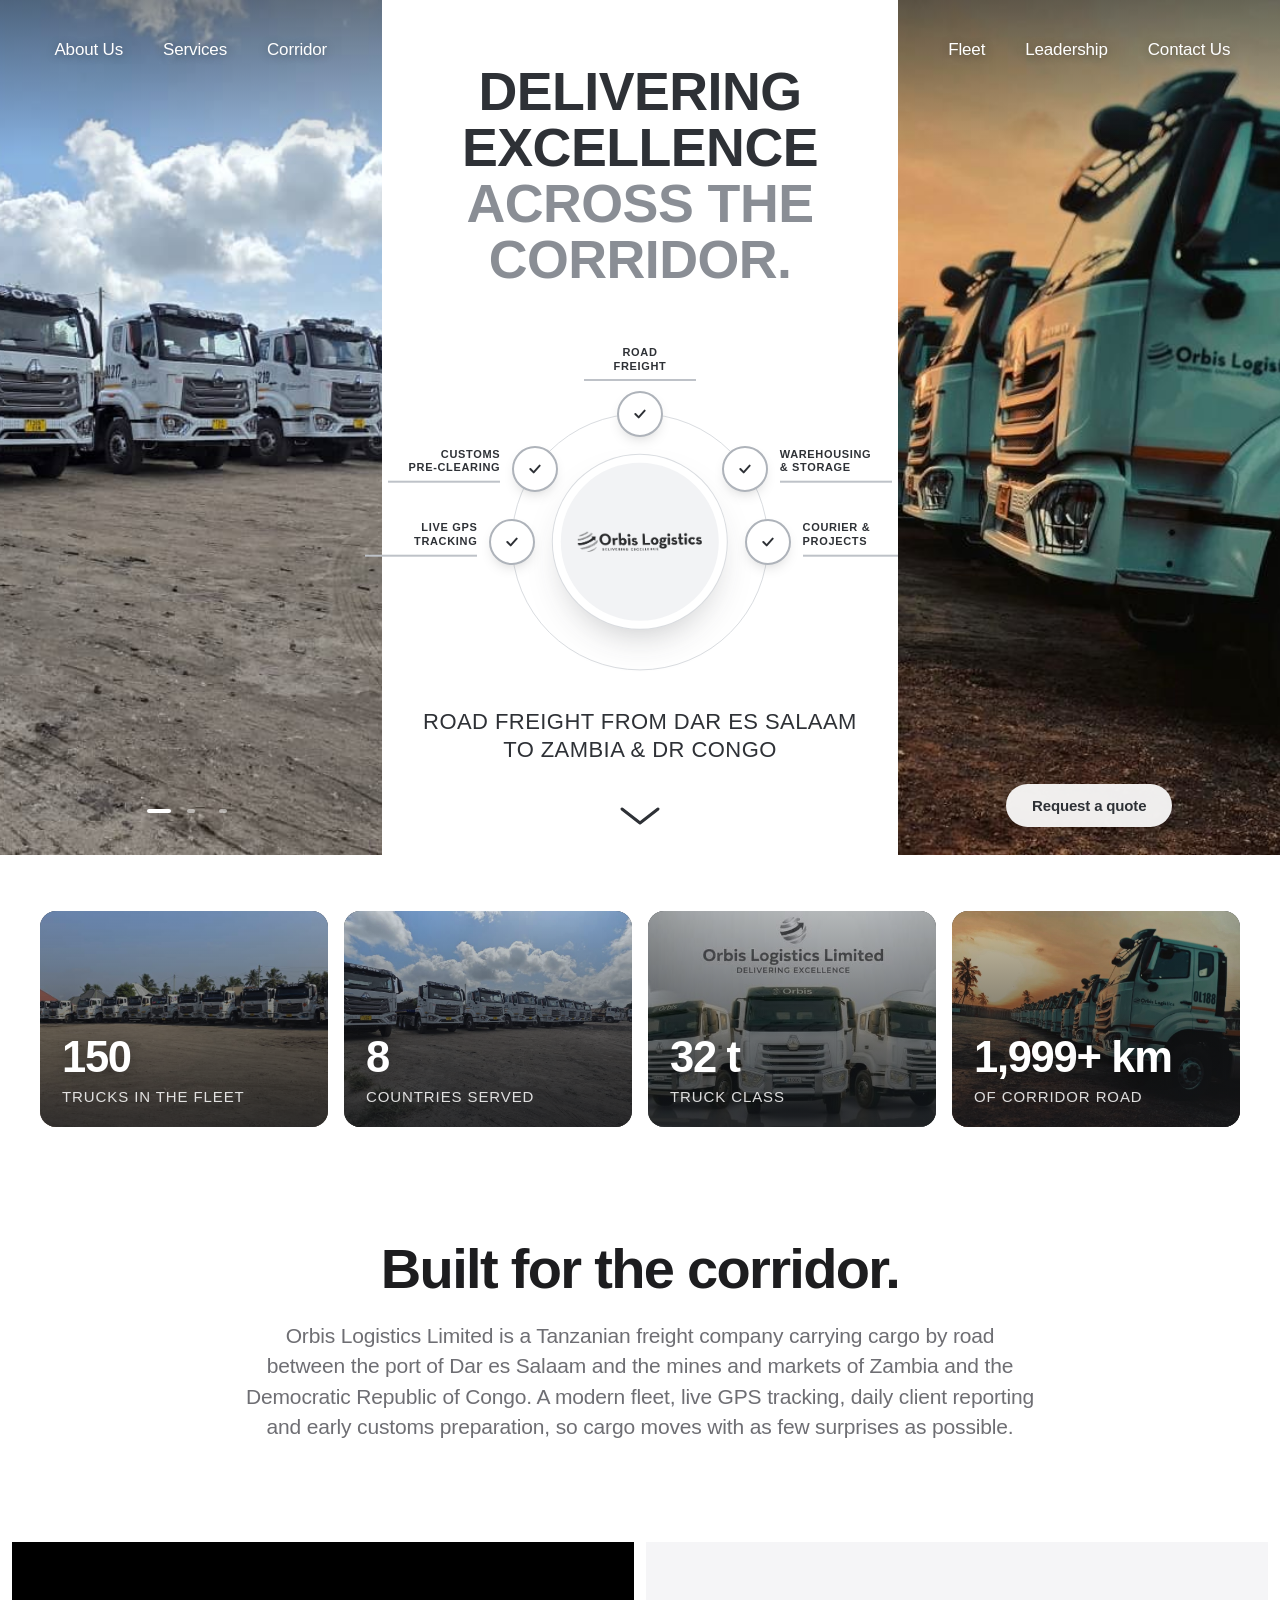
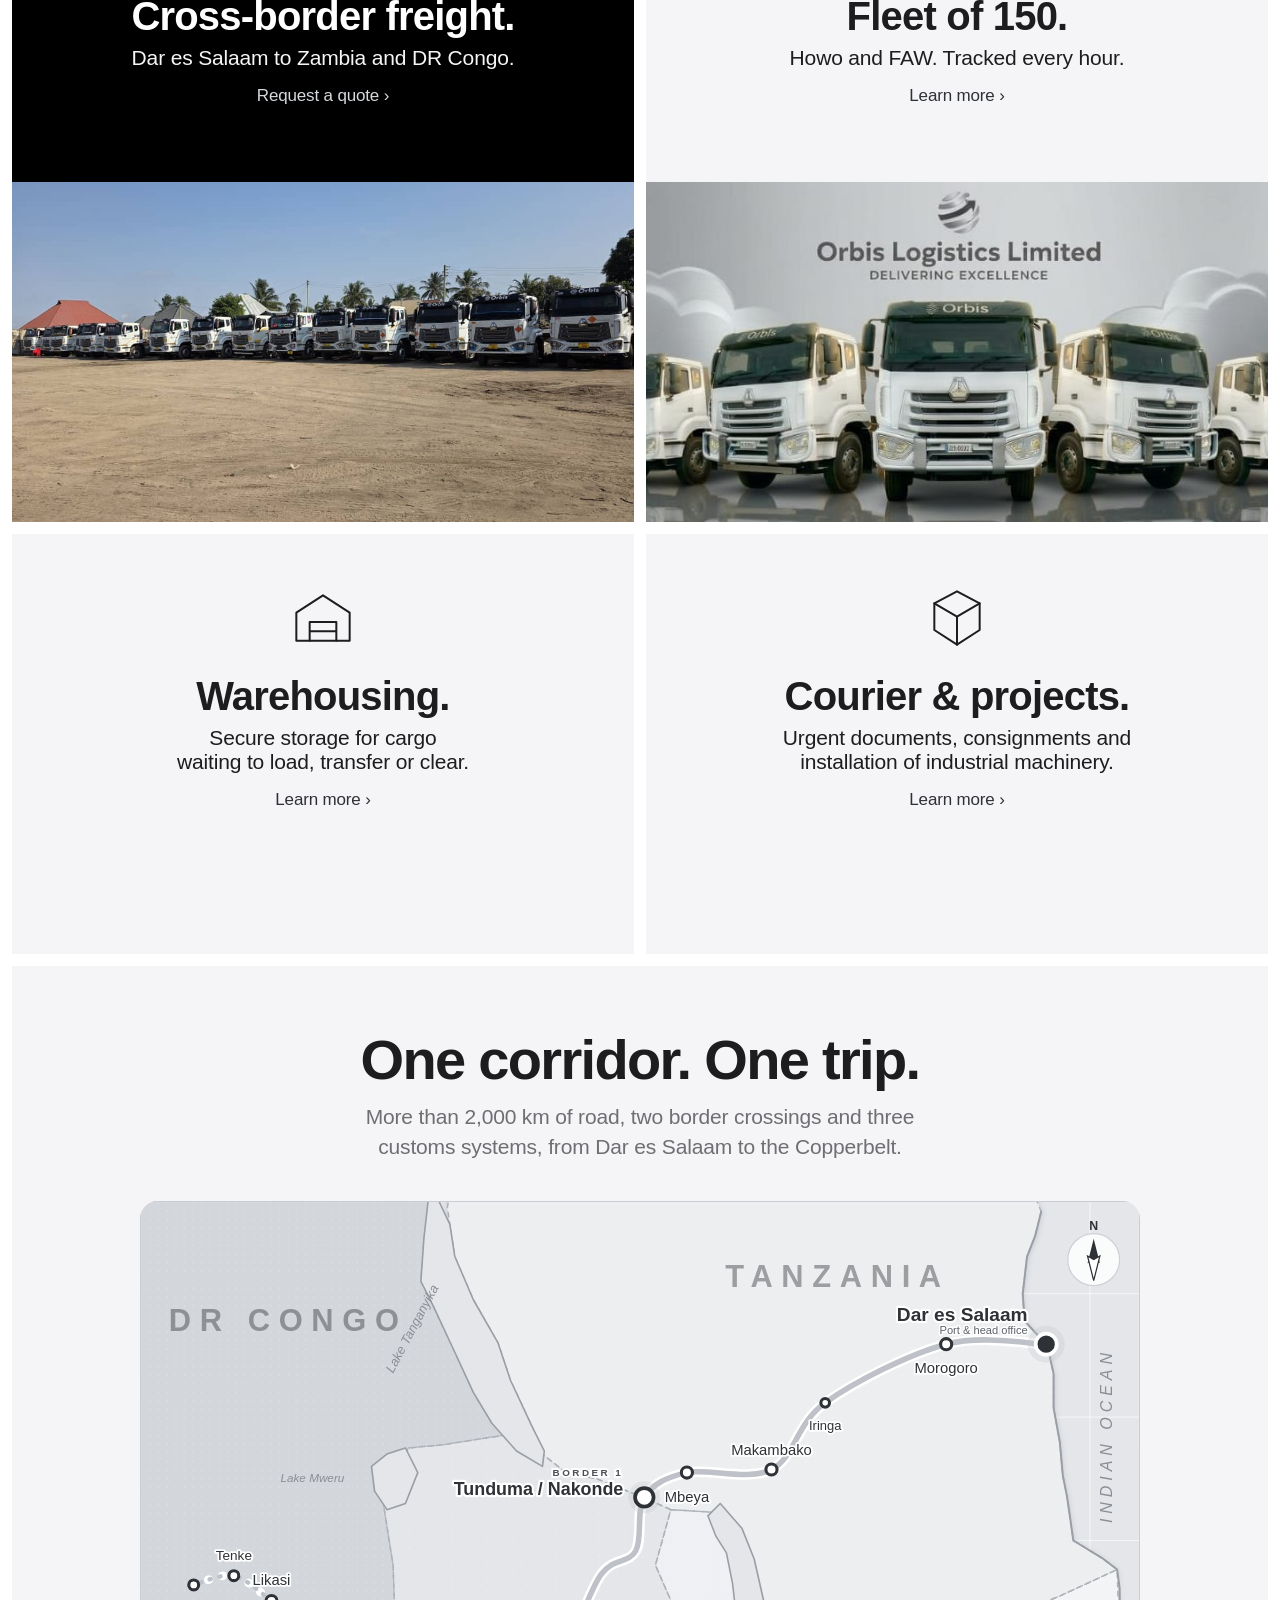
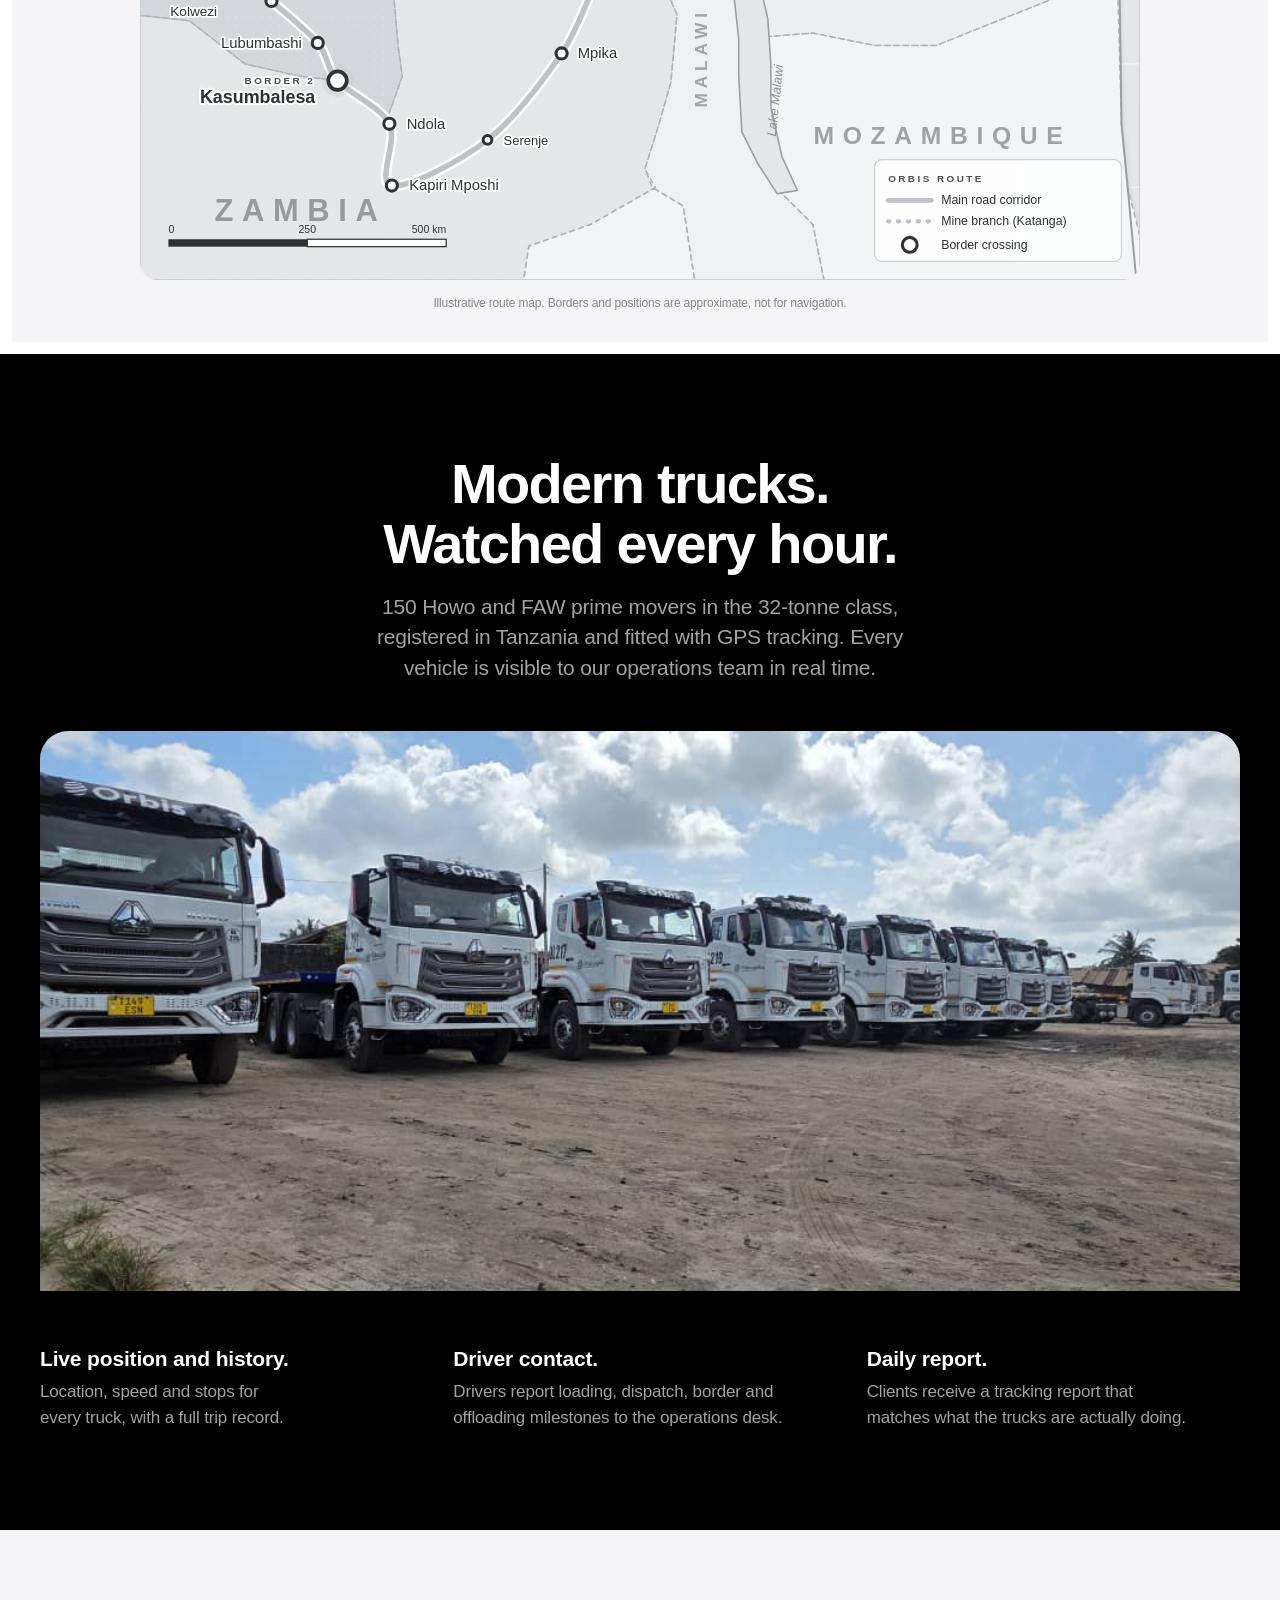
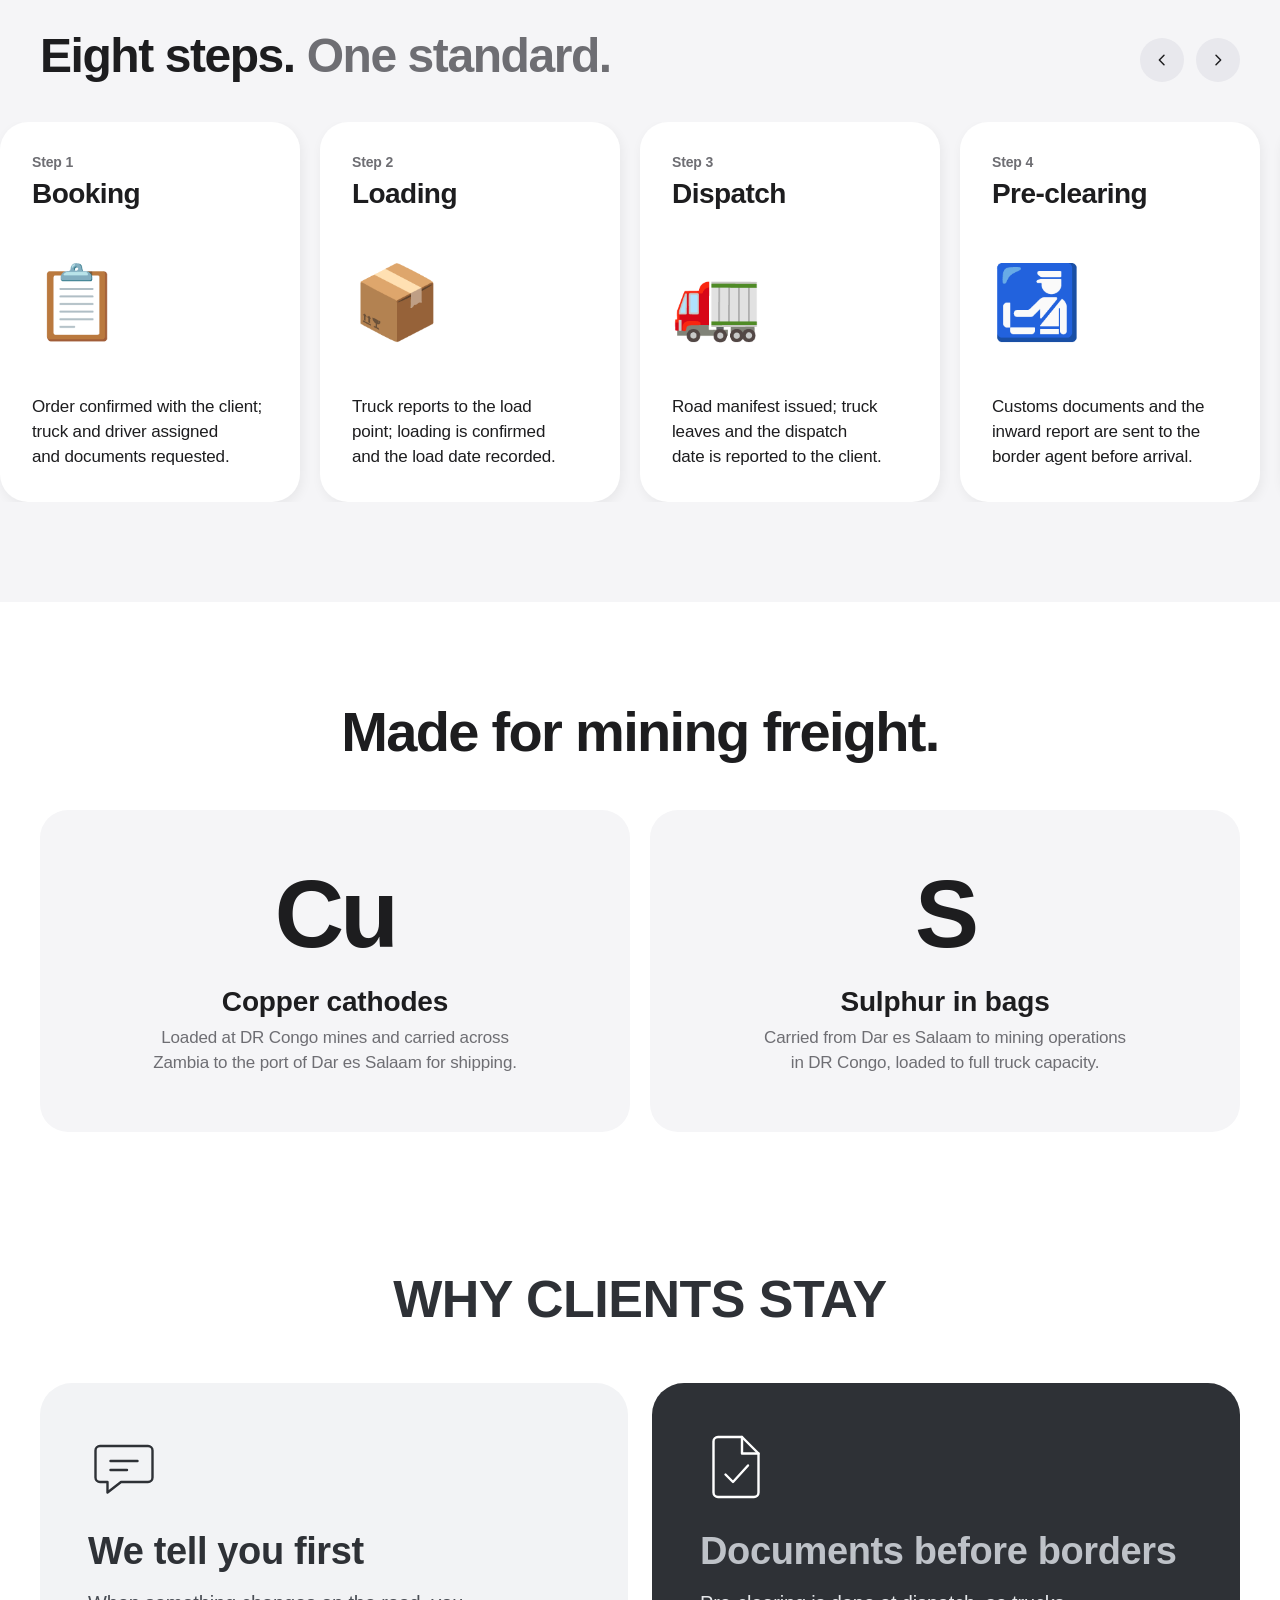
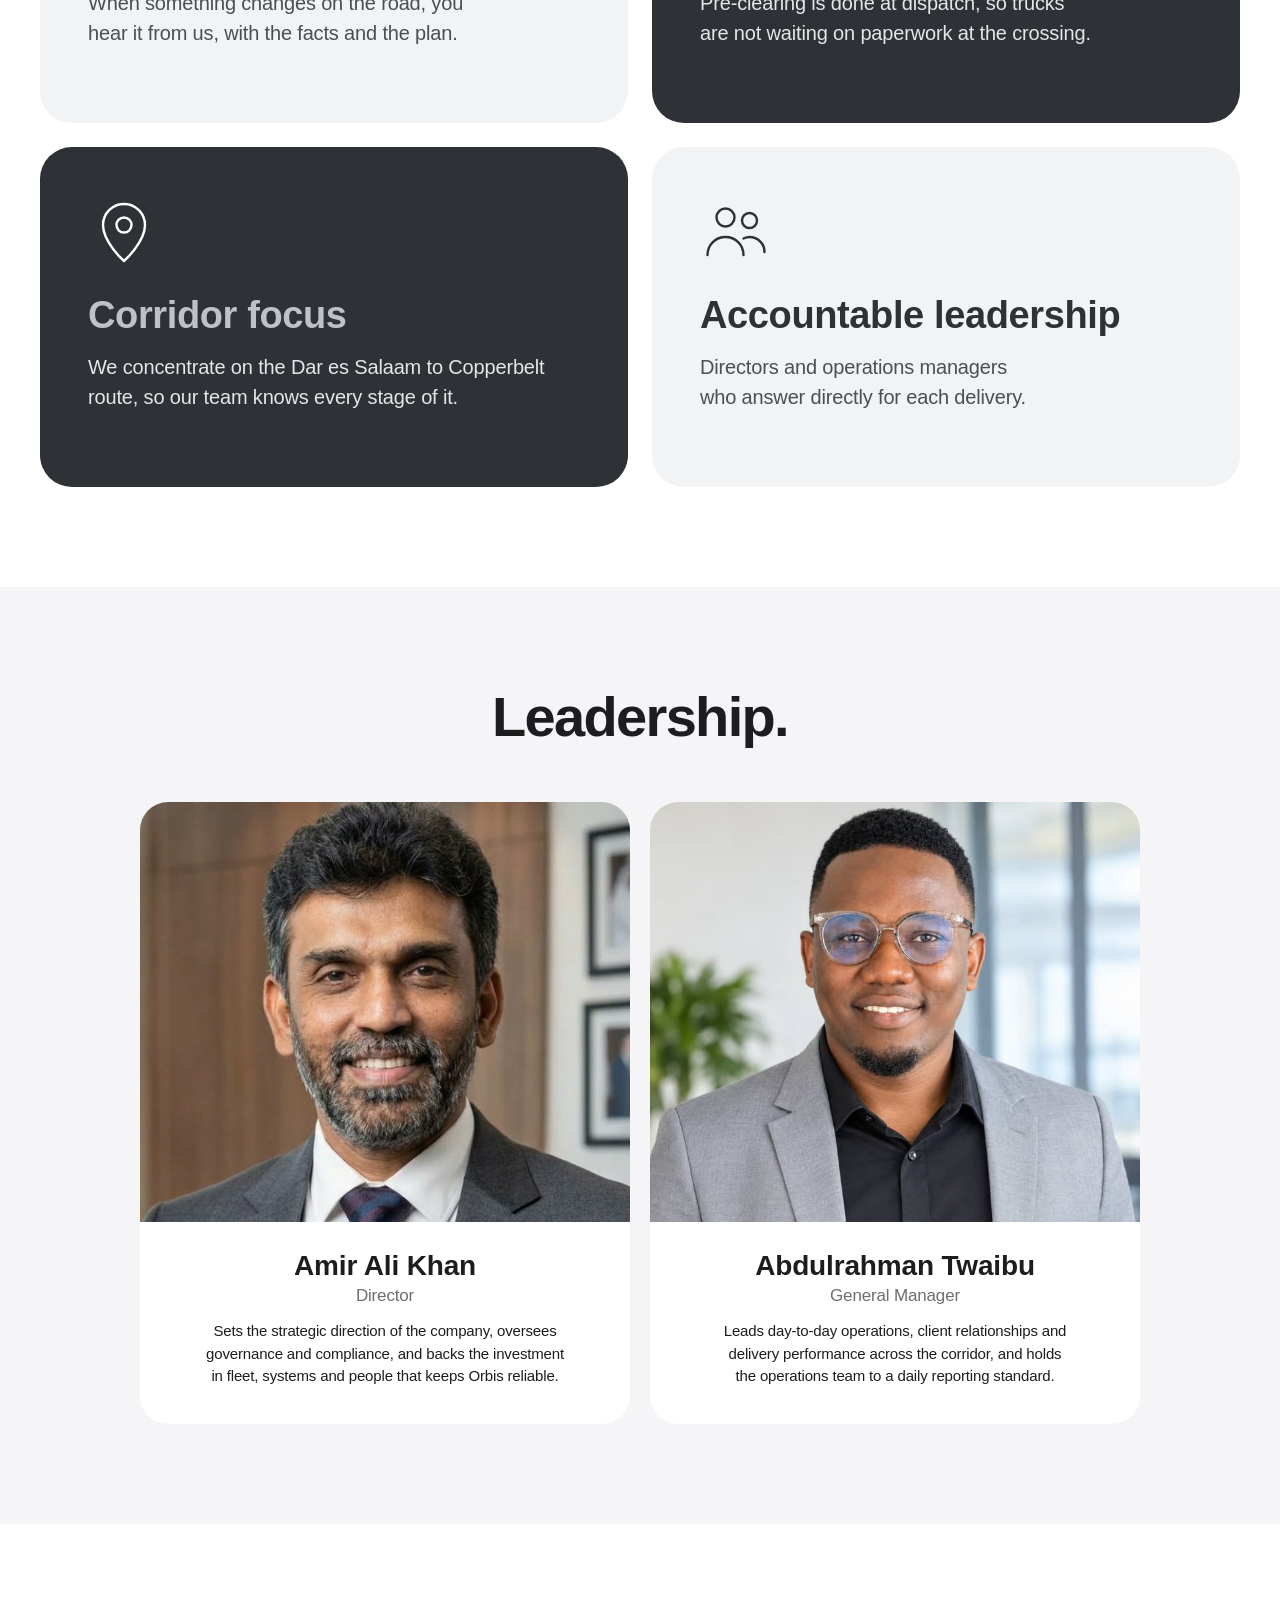
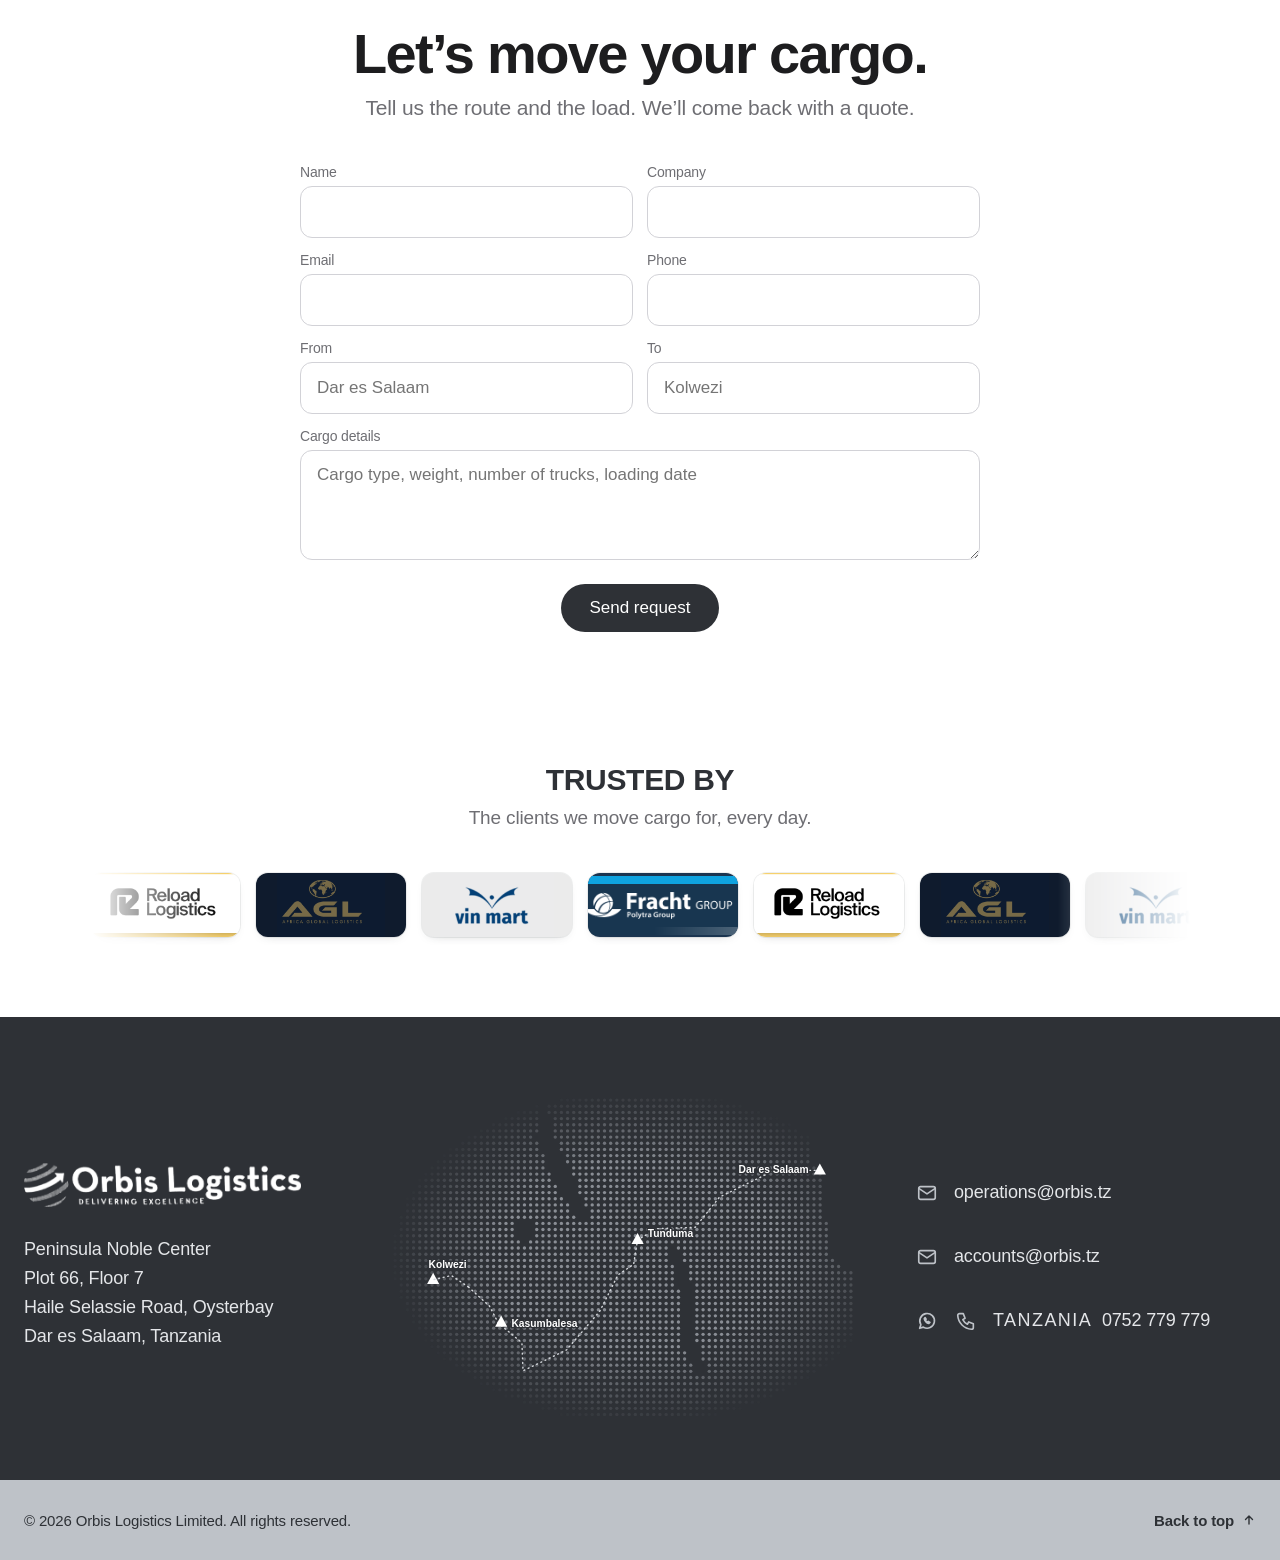
==== commit 295d192c: "Update index.html" ====
--- a/index.html
+++ b/index.html
@@ -150,31 +150,25 @@
 
 </section>
 
-<!-- STATS -->
-<section aria-label="Orbis in numbers" style="padding: clamp(56px, 8vw, 80px) 22px 40px">
-<div id="stats" style="max-width: 980px; margin: 0 auto; display: grid; grid-template-columns: repeat(auto-fit, minmax(min(140px, 100%), 1fr)); gap: 36px 24px; text-align: center">
-
-<div>
-<div style="font-size: clamp(30px, 5vw, 40px); line-height: 1.1; font-weight: 600; letter-spacing: -0.02em; font-variant-numeric: tabular-nums"><span class="cnt" data-to="150">150</span></div>
-<div style="margin-top: 6px; font-size: 14px; color: #6E6E73">Trucks in the fleet</div>
-</div>
-
-<div>
-<div style="font-size: clamp(30px, 5vw, 40px); line-height: 1.1; font-weight: 600; letter-spacing: -0.02em; font-variant-numeric: tabular-nums"><span class="cnt" data-to="8">8</span></div>
-<div style="margin-top: 6px; font-size: 14px; color: #6E6E73">Countries served</div>
-</div>
-
-<div>
-<div style="font-size: clamp(30px, 5vw, 40px); line-height: 1.1; font-weight: 600; letter-spacing: -0.02em; font-variant-numeric: tabular-nums"><span class="cnt" data-to="32">32</span> t</div>
-<div style="margin-top: 6px; font-size: 14px; color: #6E6E73">Truck class</div>
-</div>
-
-<div>
-<div style="font-size: clamp(30px, 5vw, 40px); line-height: 1.1; font-weight: 600; letter-spacing: -0.02em; font-variant-numeric: tabular-nums"><span class="cnt" data-to="2000">2,000</span>+ km</div>
-<div style="margin-top: 6px; font-size: 14px; color: #6E6E73">Of corridor road</div>
-</div>
-
-</div>
+<!-- STATS (photo tiles) -->
+<section aria-label="Orbis in numbers" style="padding: clamp(28px, 5vw, 56px) clamp(12px, 3vw, 22px) clamp(20px, 3vw, 32px)">
+<div id="stats" class="st-grid">
+<div class="st-card"><img src="yard_line.jpg" alt="Row of Orbis trucks in the yard" style="object-position:50% 50%"><div class="st-txt"><div class="st-num"><span class="cnt" data-to="150">150</span></div><div class="st-lbl">Trucks in the fleet</div></div></div>
+<div class="st-card"><img src="yard_clouds.jpg" alt="Orbis trucks under a cloudy sky" style="object-position:50% 60%"><div class="st-txt"><div class="st-num"><span class="cnt" data-to="8">8</span></div><div class="st-lbl">Countries served</div></div></div>
+<div class="st-card"><img src="fleet.jpg" alt="Orbis prime movers" style="object-position:50% 50%"><div class="st-txt"><div class="st-num"><span class="cnt" data-to="32">32</span> t</div><div class="st-lbl">Truck class</div></div></div>
+<div class="st-card"><img src="hero.jpg" alt="Orbis trucks on the road at sunset" style="object-position:62% 50%"><div class="st-txt"><div class="st-num"><span class="cnt" data-to="2000">2,000</span>+ km</div><div class="st-lbl">Of corridor road</div></div></div>
+</div>
+<style>
+.st-grid{max-width:1200px;margin:0 auto;display:grid;grid-template-columns:repeat(4,1fr);gap:16px}
+.st-card{position:relative;overflow:hidden;border-radius:16px;aspect-ratio:4/3;background:#2E3136;isolation:isolate}
+.st-card img{position:absolute;inset:0;width:100%;height:100%;object-fit:cover;transition:transform 1.2s cubic-bezier(.2,.7,.2,1)}
+.st-card:after{content:"";position:absolute;inset:0;background:linear-gradient(180deg,rgba(20,22,26,.15) 0%,rgba(20,22,26,.55) 55%,rgba(20,22,26,.8) 100%)}
+.st-card:hover img{transform:scale(1.06)}
+.st-txt{position:absolute;left:0;right:0;bottom:0;z-index:1;padding:clamp(14px,2vw,22px);color:#FFFFFF}
+.st-num{font-size:clamp(28px,3.4vw,44px);line-height:1;font-weight:700;letter-spacing:-.03em;font-variant-numeric:tabular-nums;text-shadow:0 2px 16px rgba(0,0,0,.35)}
+.st-lbl{margin-top:8px;font-size:clamp(12px,1.2vw,15px);font-weight:500;letter-spacing:.06em;text-transform:uppercase;color:rgba(255,255,255,.85)}
+@media (max-width:820px){.st-grid{grid-template-columns:repeat(2,1fr);gap:10px}.st-card{border-radius:14px;aspect-ratio:1/1}}
+</style>
 </section>
 
 <!-- ABOUT -->
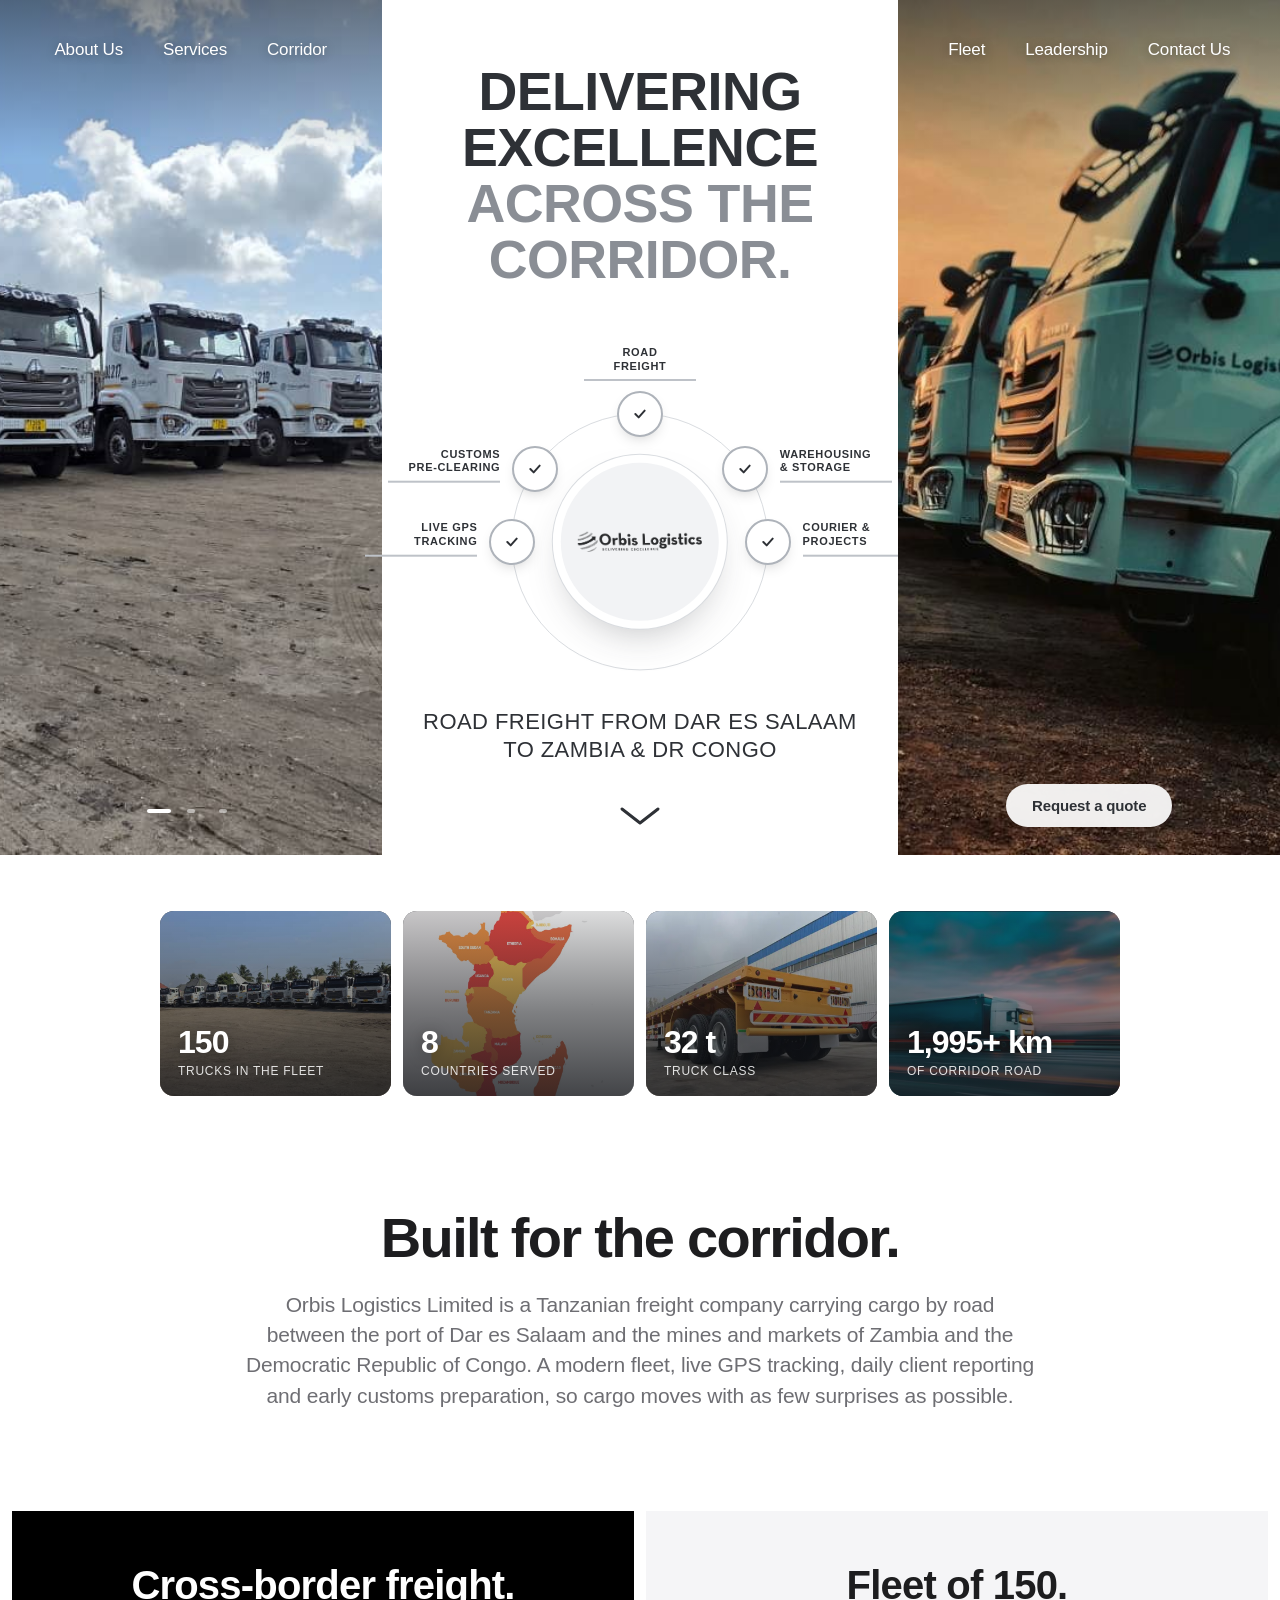
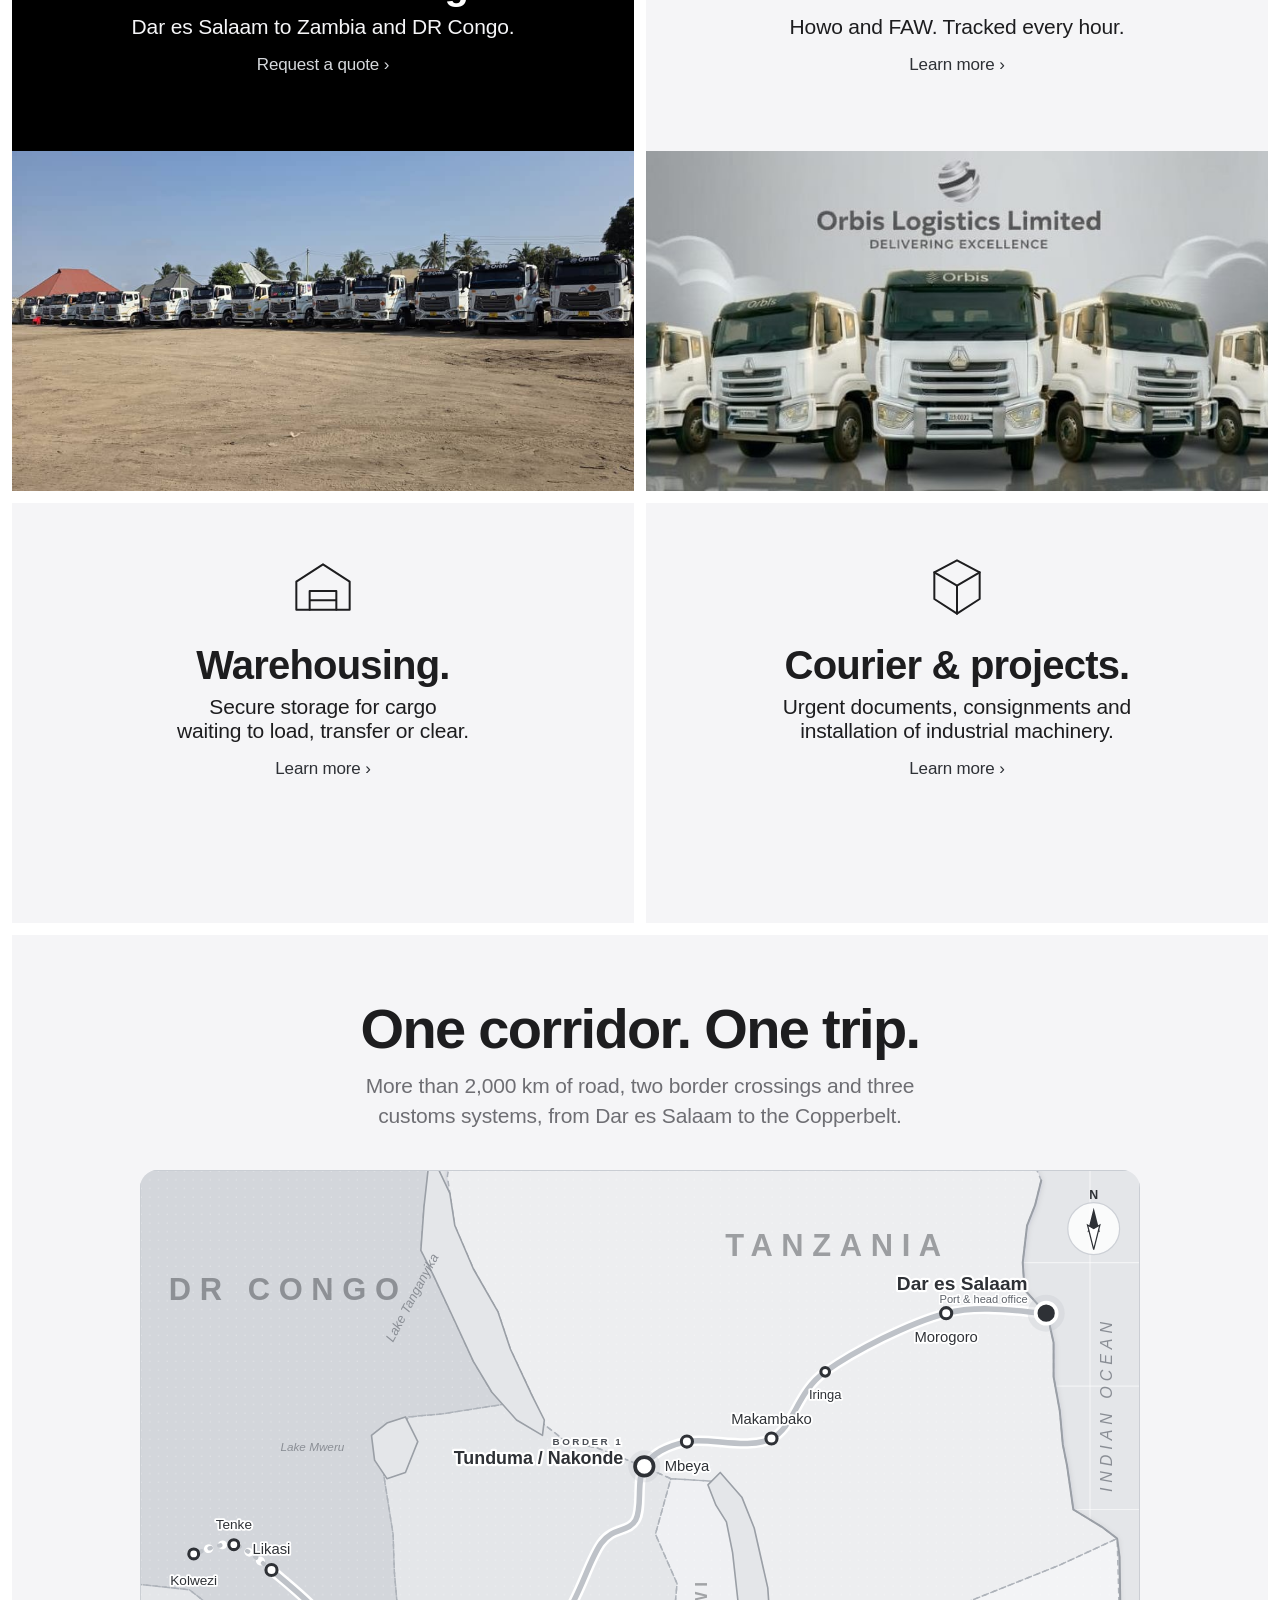
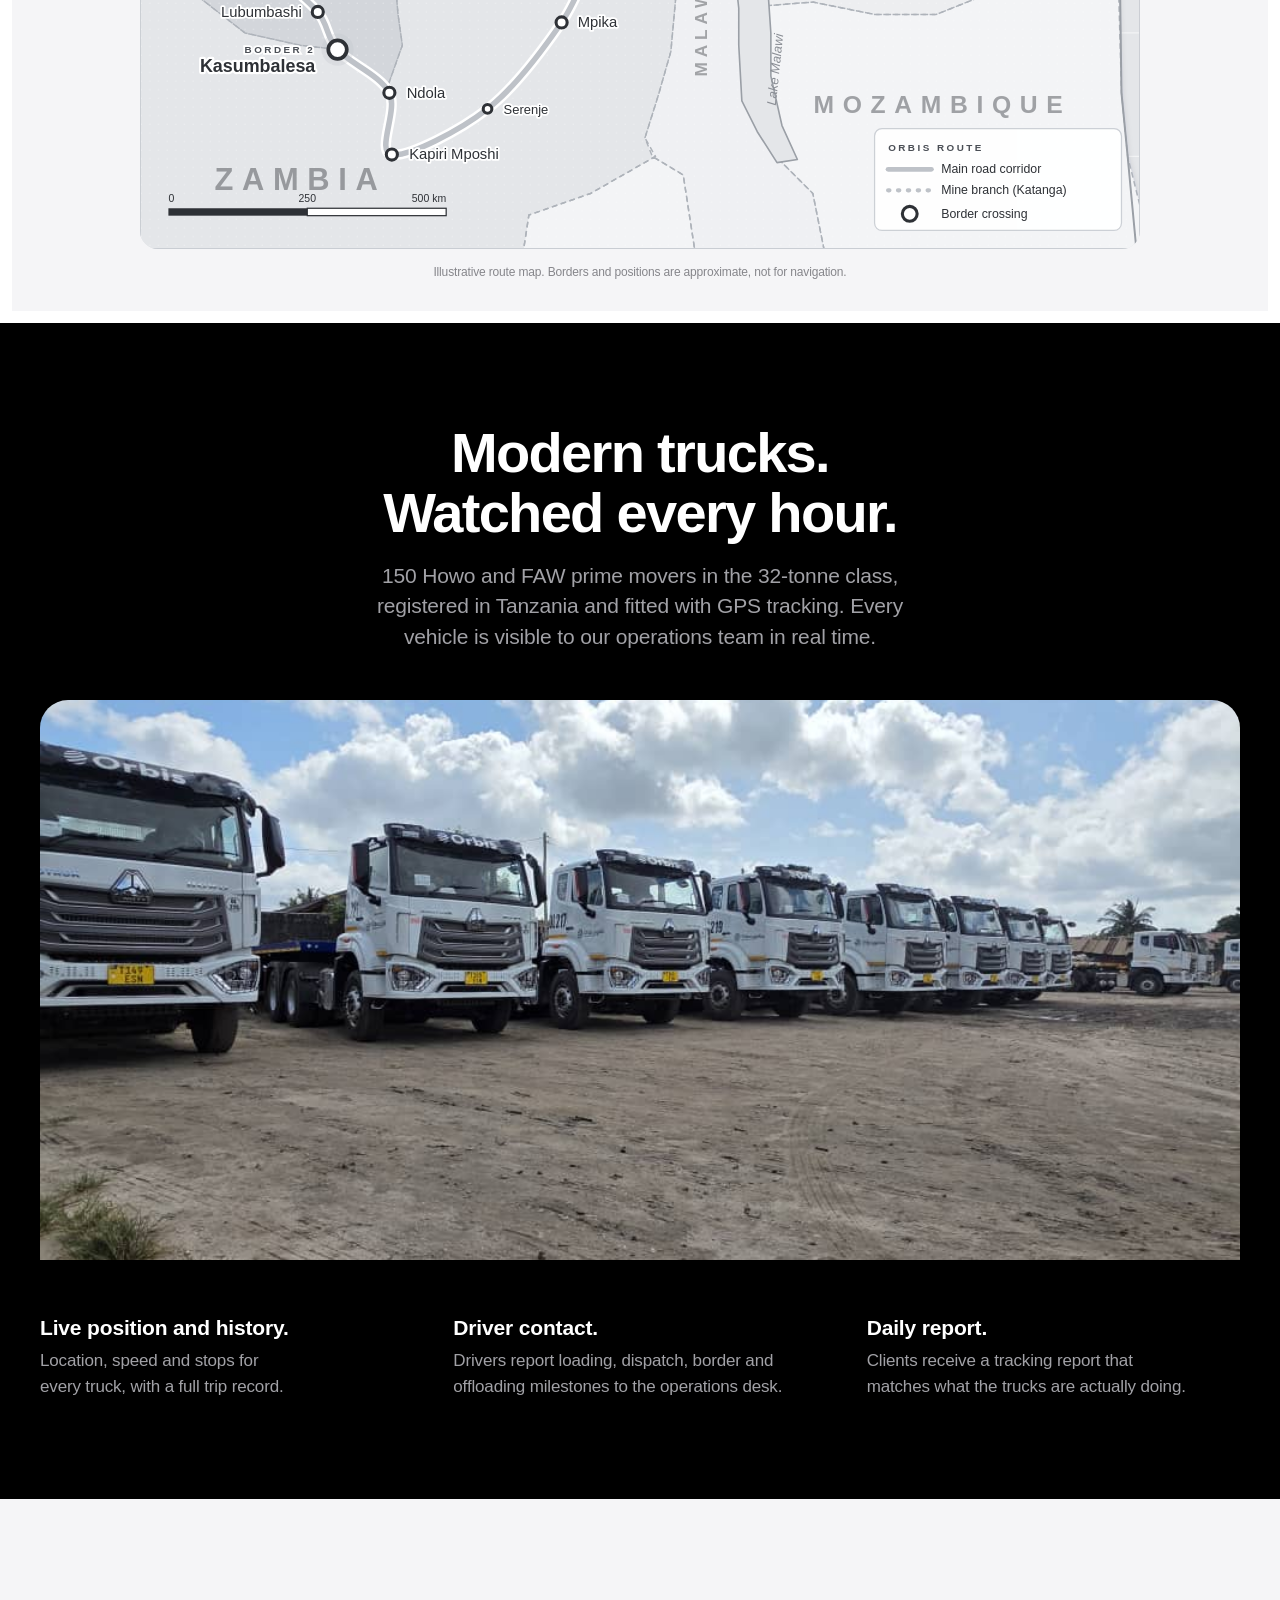
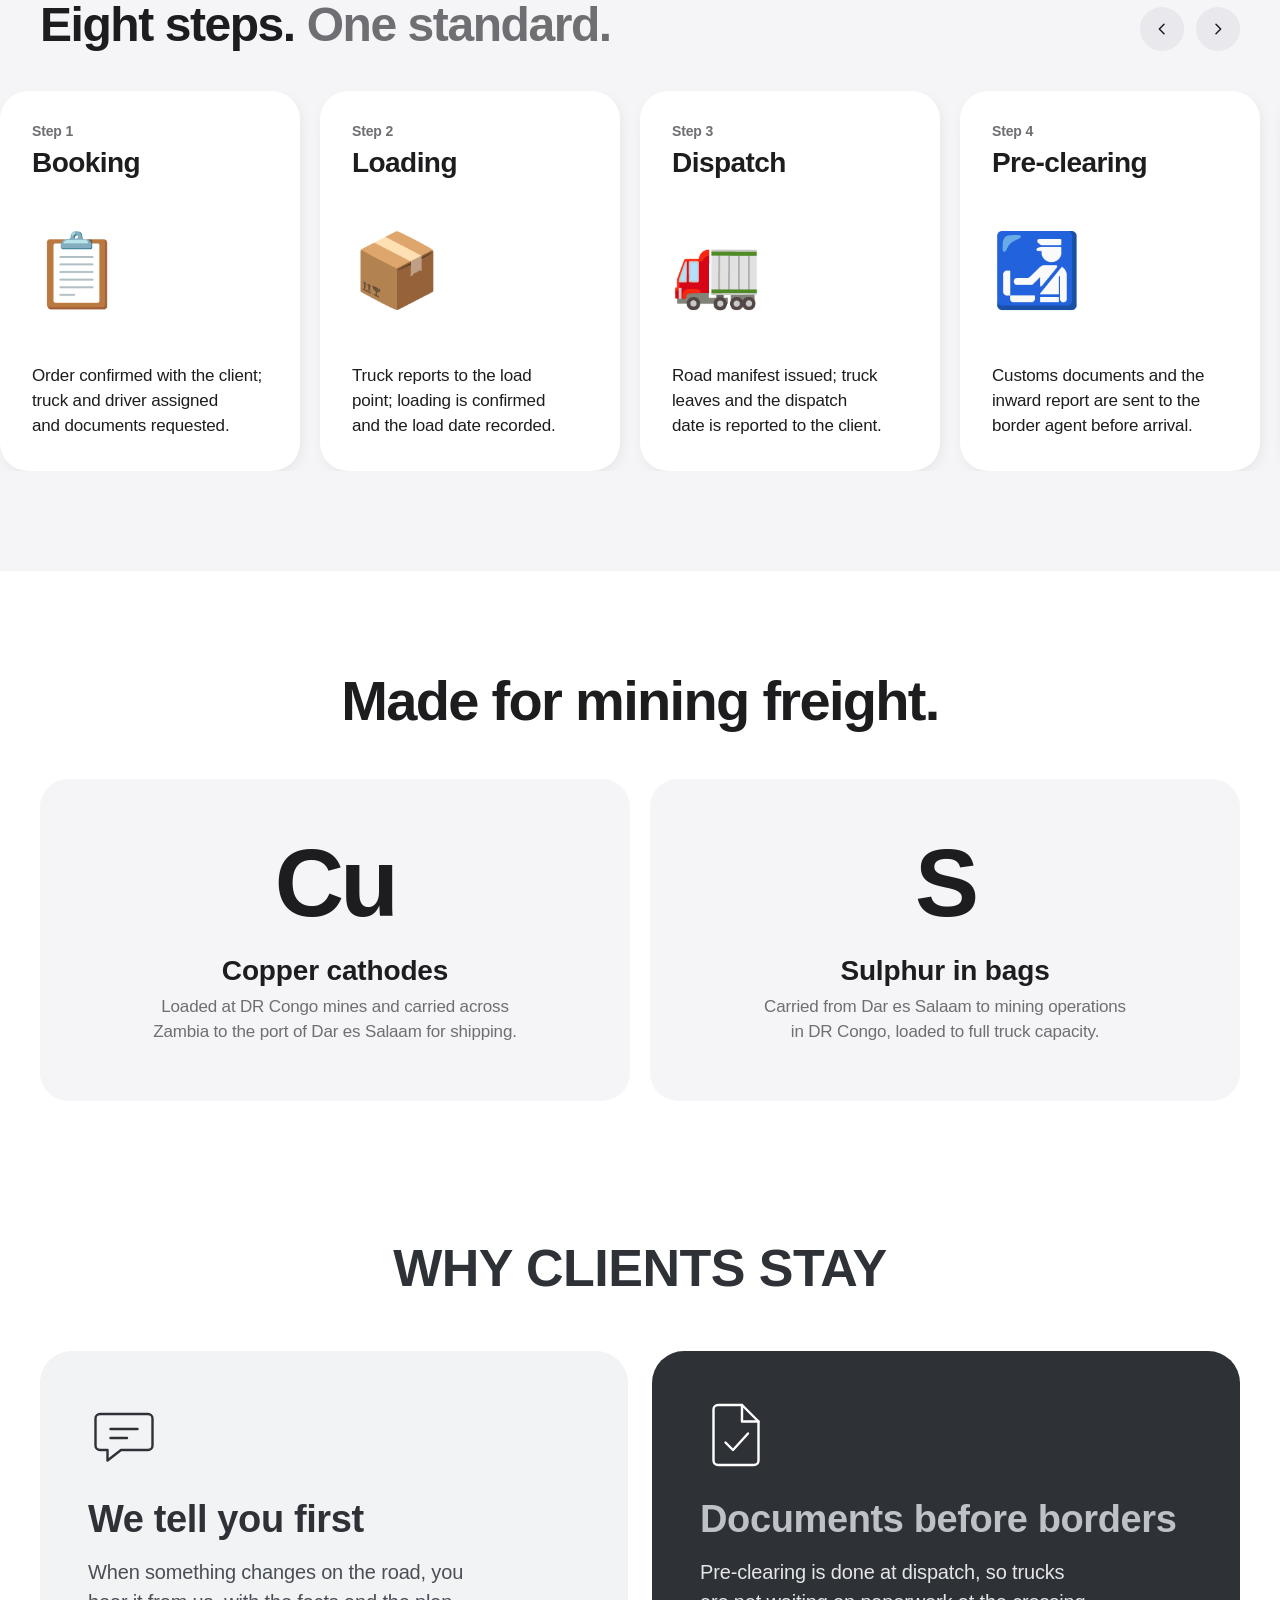
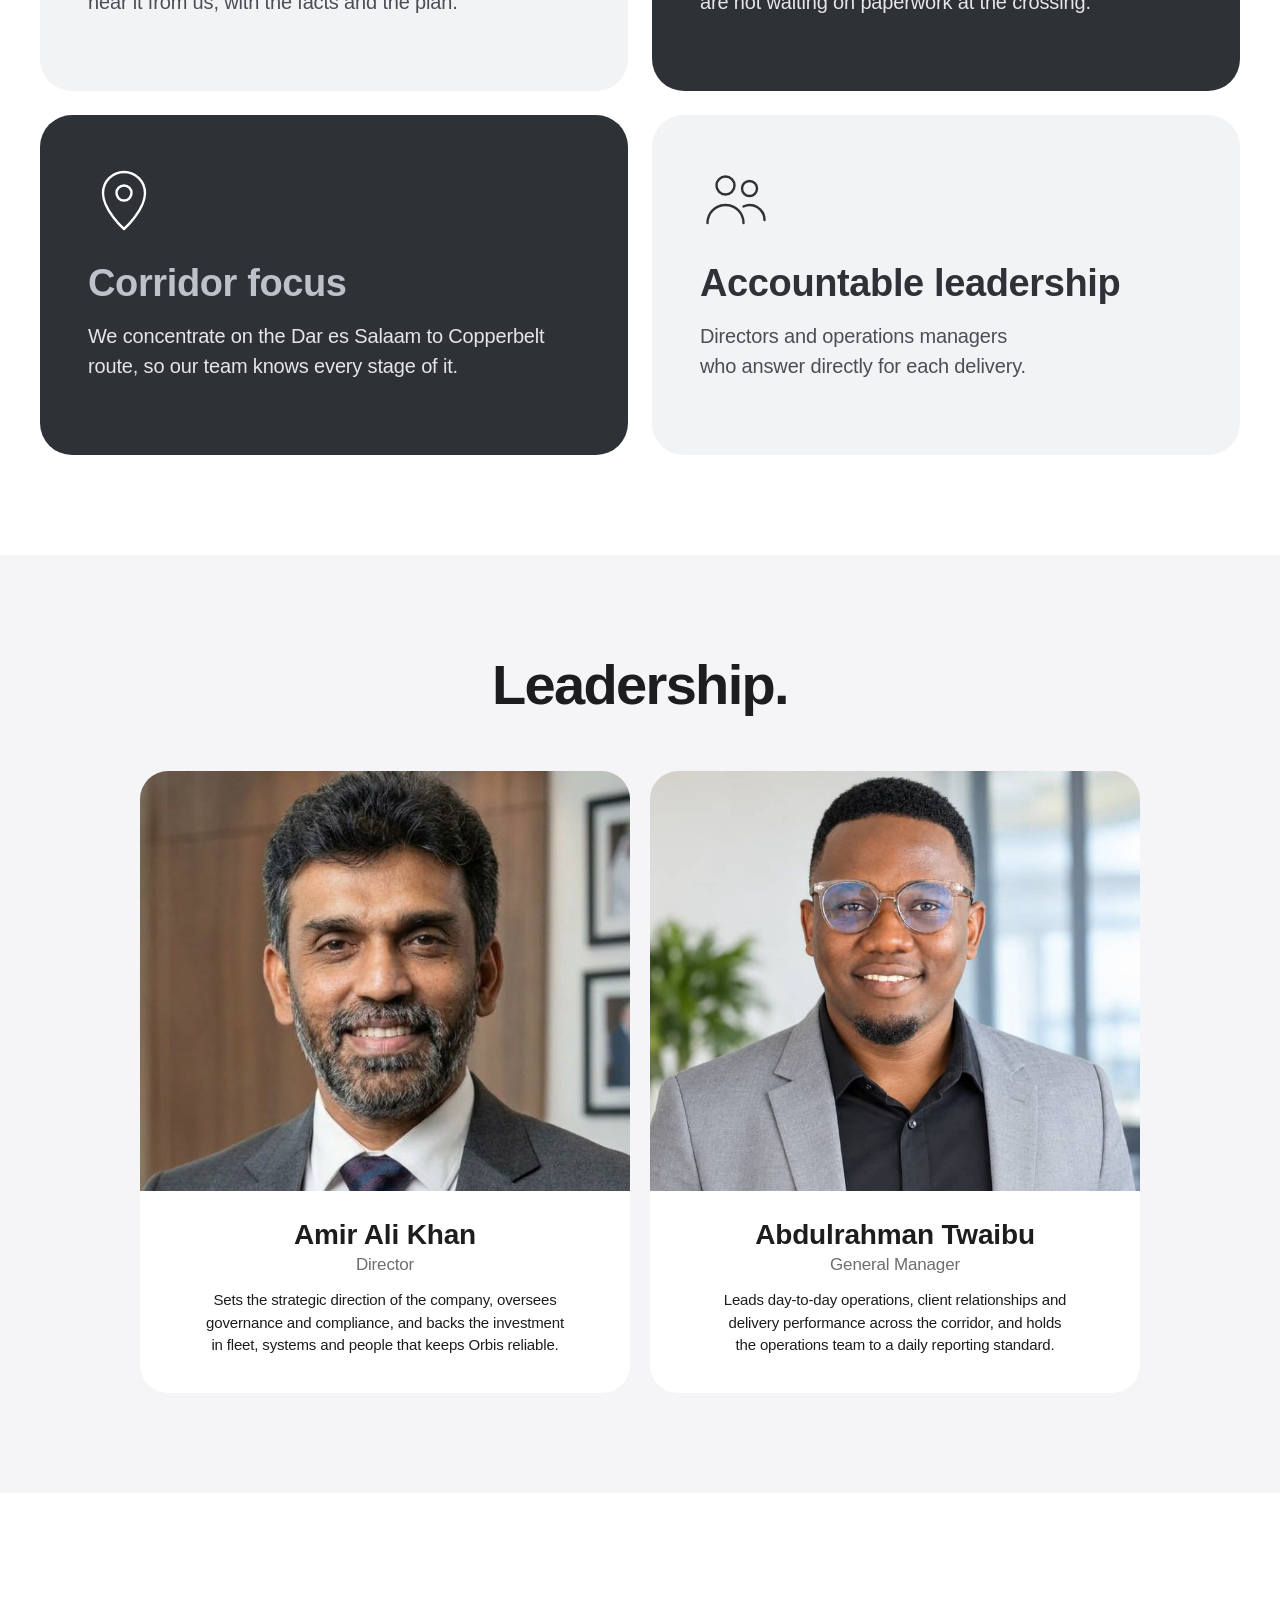
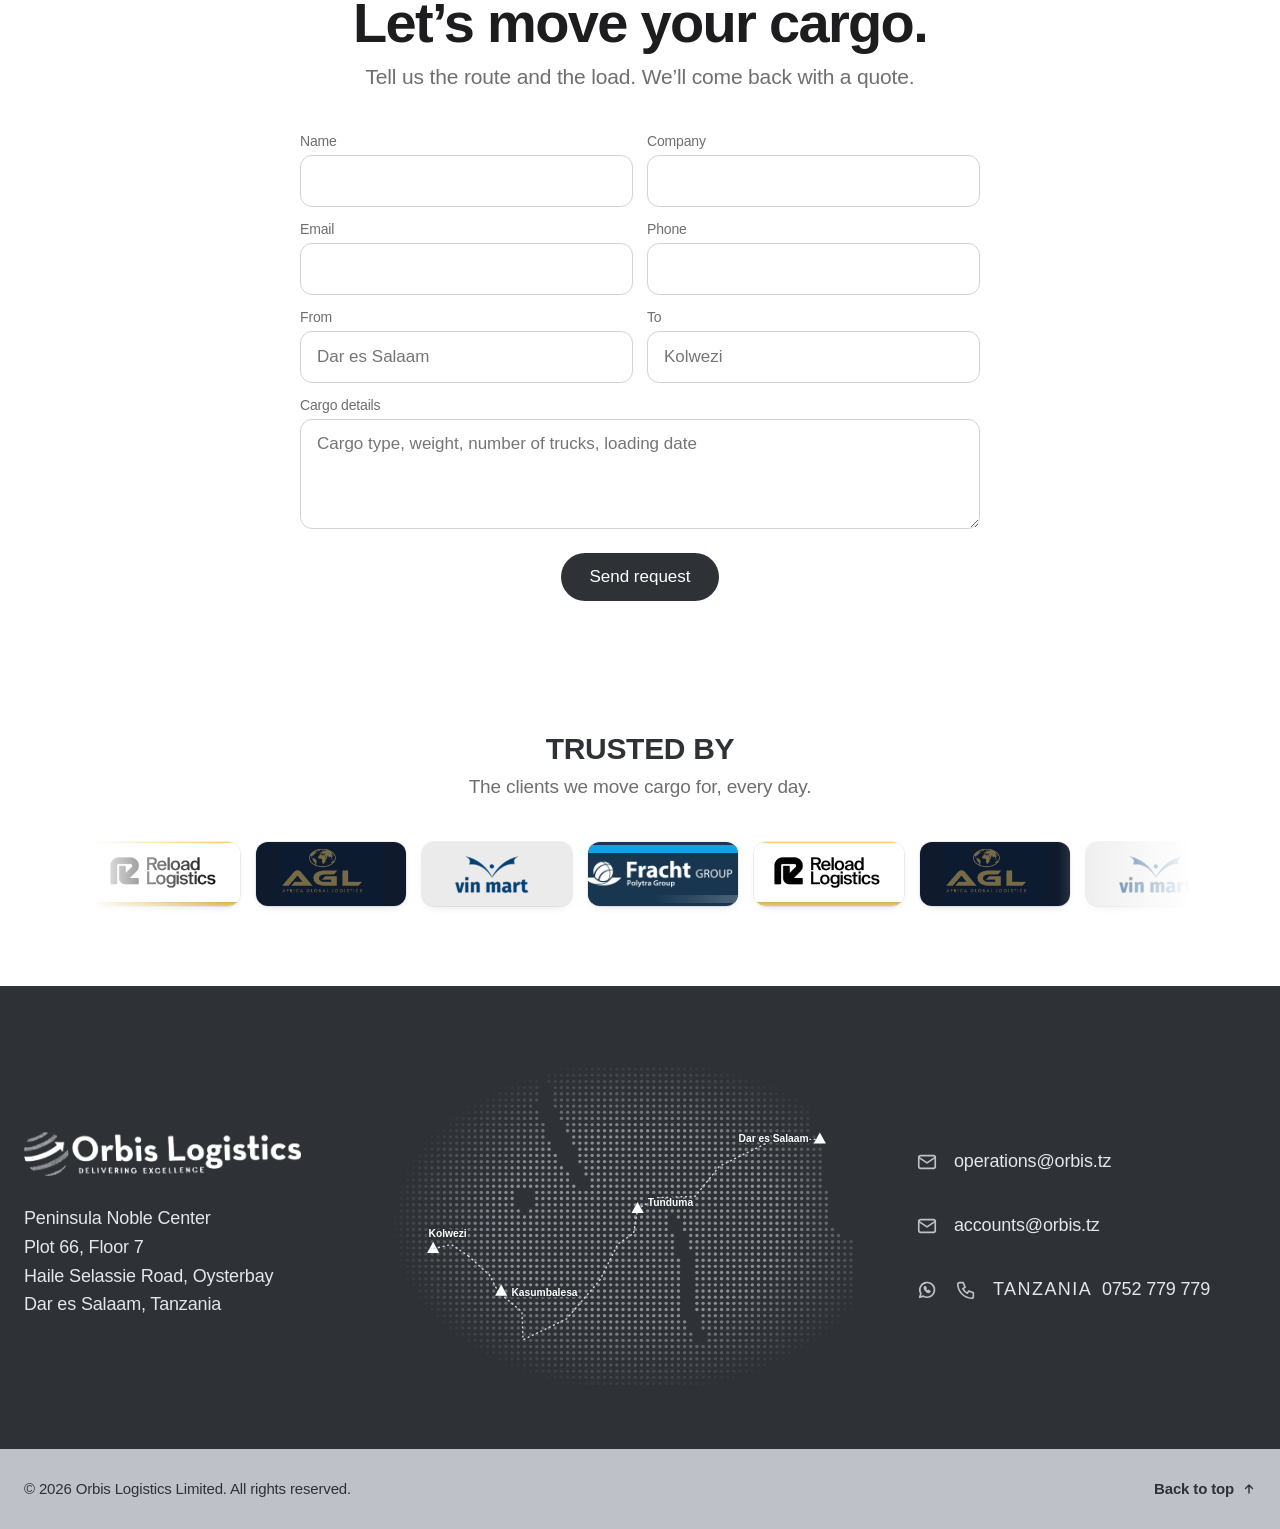
==== commit 42b6f13a: "Add files via upload" ====
--- a/index.html
+++ b/index.html
@@ -154,20 +154,20 @@
 <section aria-label="Orbis in numbers" style="padding: clamp(28px, 5vw, 56px) clamp(12px, 3vw, 22px) clamp(20px, 3vw, 32px)">
 <div id="stats" class="st-grid">
 <div class="st-card"><img src="yard_line.jpg" alt="Row of Orbis trucks in the yard" style="object-position:50% 50%"><div class="st-txt"><div class="st-num"><span class="cnt" data-to="150">150</span></div><div class="st-lbl">Trucks in the fleet</div></div></div>
-<div class="st-card"><img src="yard_clouds.jpg" alt="Orbis trucks under a cloudy sky" style="object-position:50% 60%"><div class="st-txt"><div class="st-num"><span class="cnt" data-to="8">8</span></div><div class="st-lbl">Countries served</div></div></div>
-<div class="st-card"><img src="fleet.jpg" alt="Orbis prime movers" style="object-position:50% 50%"><div class="st-txt"><div class="st-num"><span class="cnt" data-to="32">32</span> t</div><div class="st-lbl">Truck class</div></div></div>
-<div class="st-card"><img src="hero.jpg" alt="Orbis trucks on the road at sunset" style="object-position:62% 50%"><div class="st-txt"><div class="st-num"><span class="cnt" data-to="2000">2,000</span>+ km</div><div class="st-lbl">Of corridor road</div></div></div>
+<div class="st-card"><img src="africa_map.jpg" alt="Map of East and Southern Africa" style="object-position:30% 55%"><div class="st-txt"><div class="st-num"><span class="cnt" data-to="8">8</span></div><div class="st-lbl">Countries served</div></div></div>
+<div class="st-card"><img src="trailer.jpg" alt="Tri-axle flatbed trailer" style="object-position:45% 60%"><div class="st-txt"><div class="st-num"><span class="cnt" data-to="32">32</span> t</div><div class="st-lbl">Truck class</div></div></div>
+<div class="st-card"><img src="truck_speed.jpg" alt="Truck moving at speed on the highway" style="object-position:45% 55%"><div class="st-txt"><div class="st-num"><span class="cnt" data-to="2000">2,000</span>+ km</div><div class="st-lbl">Of corridor road</div></div></div>
 </div>
 <style>
-.st-grid{max-width:1200px;margin:0 auto;display:grid;grid-template-columns:repeat(4,1fr);gap:16px}
-.st-card{position:relative;overflow:hidden;border-radius:16px;aspect-ratio:4/3;background:#2E3136;isolation:isolate}
+.st-grid{max-width:960px;margin:0 auto;display:grid;grid-template-columns:repeat(4,1fr);gap:12px}
+.st-card{position:relative;overflow:hidden;border-radius:14px;aspect-ratio:5/4;background:#2E3136;isolation:isolate}
 .st-card img{position:absolute;inset:0;width:100%;height:100%;object-fit:cover;transition:transform 1.2s cubic-bezier(.2,.7,.2,1)}
 .st-card:after{content:"";position:absolute;inset:0;background:linear-gradient(180deg,rgba(20,22,26,.15) 0%,rgba(20,22,26,.55) 55%,rgba(20,22,26,.8) 100%)}
 .st-card:hover img{transform:scale(1.06)}
-.st-txt{position:absolute;left:0;right:0;bottom:0;z-index:1;padding:clamp(14px,2vw,22px);color:#FFFFFF}
-.st-num{font-size:clamp(28px,3.4vw,44px);line-height:1;font-weight:700;letter-spacing:-.03em;font-variant-numeric:tabular-nums;text-shadow:0 2px 16px rgba(0,0,0,.35)}
-.st-lbl{margin-top:8px;font-size:clamp(12px,1.2vw,15px);font-weight:500;letter-spacing:.06em;text-transform:uppercase;color:rgba(255,255,255,.85)}
-@media (max-width:820px){.st-grid{grid-template-columns:repeat(2,1fr);gap:10px}.st-card{border-radius:14px;aspect-ratio:1/1}}
+.st-txt{position:absolute;left:0;right:0;bottom:0;z-index:1;padding:clamp(12px,1.6vw,18px);color:#FFFFFF}
+.st-num{font-size:clamp(22px,2.6vw,32px);line-height:1;font-weight:700;letter-spacing:-.03em;font-variant-numeric:tabular-nums;text-shadow:0 2px 16px rgba(0,0,0,.35)}
+.st-lbl{margin-top:6px;font-size:clamp(10px,1vw,12px);font-weight:500;letter-spacing:.06em;text-transform:uppercase;color:rgba(255,255,255,.85)}
+@media (max-width:820px){.st-grid{grid-template-columns:repeat(2,1fr);gap:8px;max-width:520px}.st-card{border-radius:12px;aspect-ratio:4/3}}
 </style>
 </section>
 
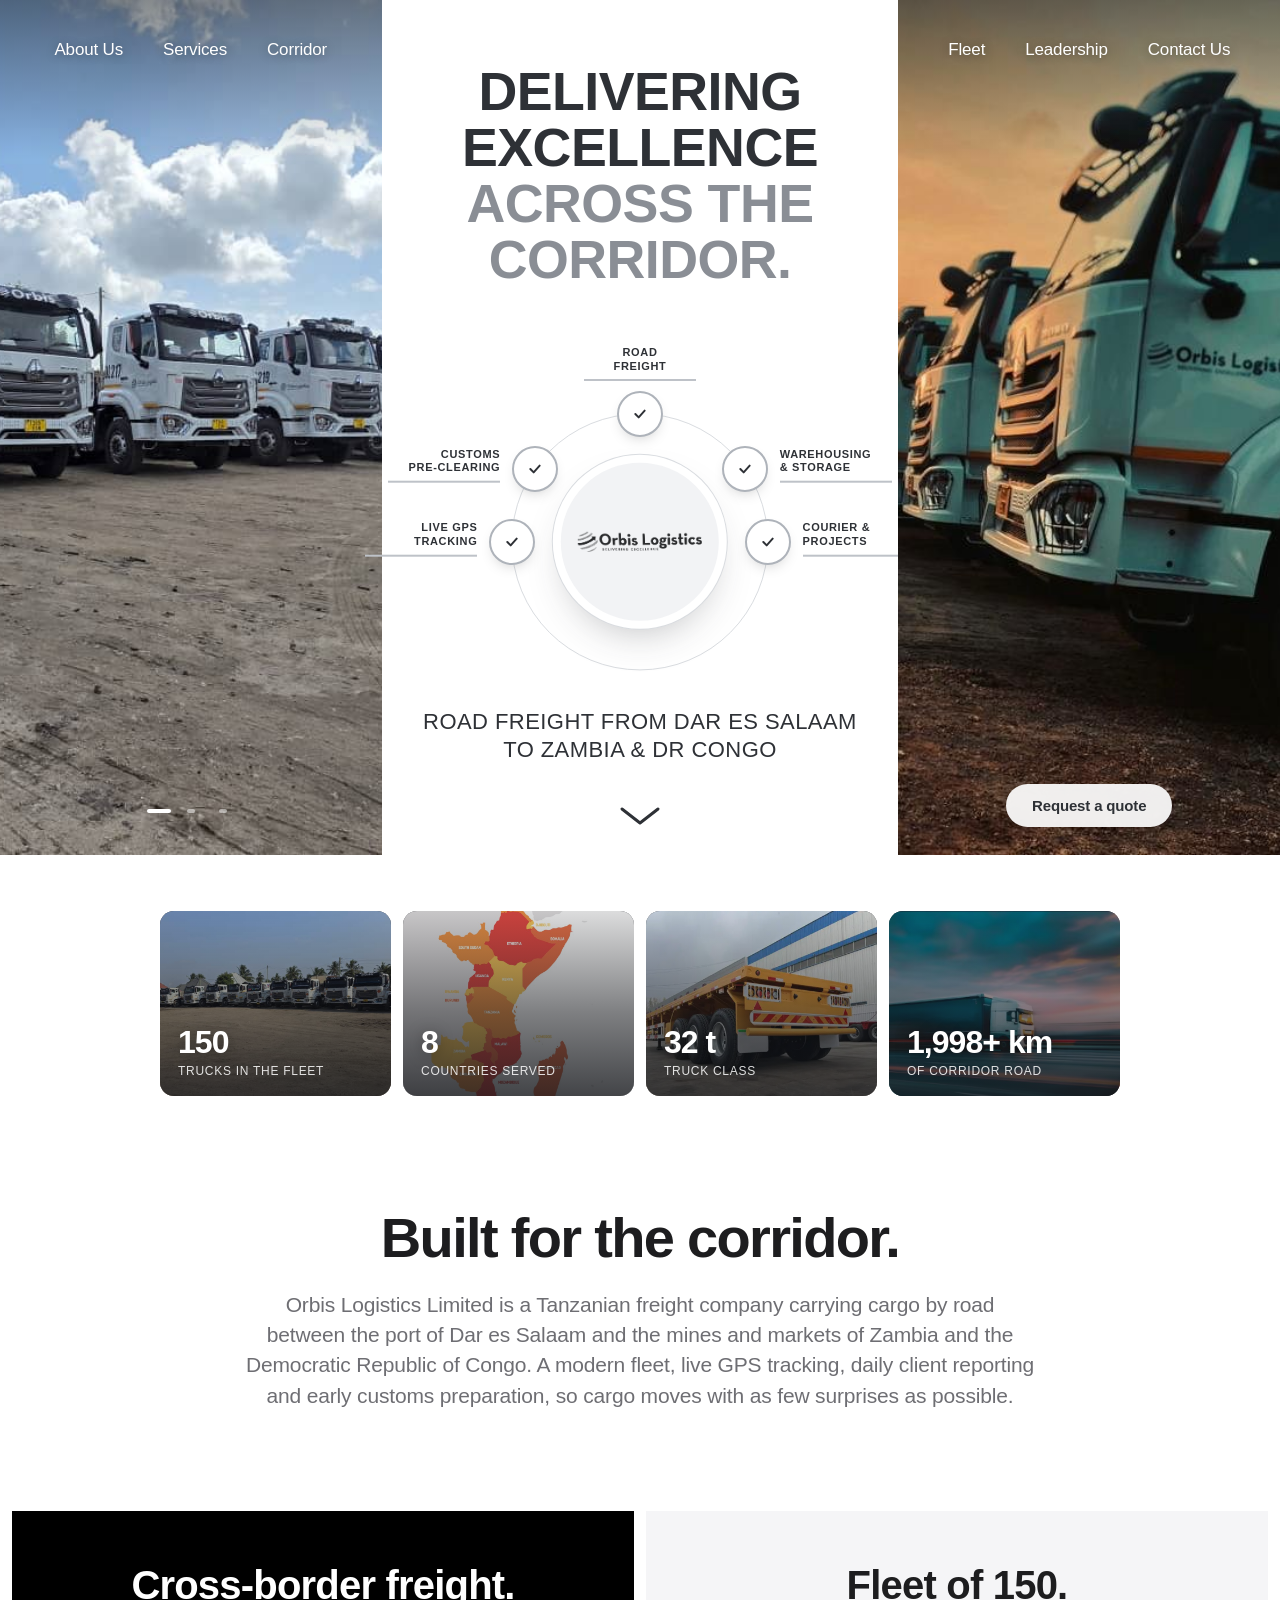
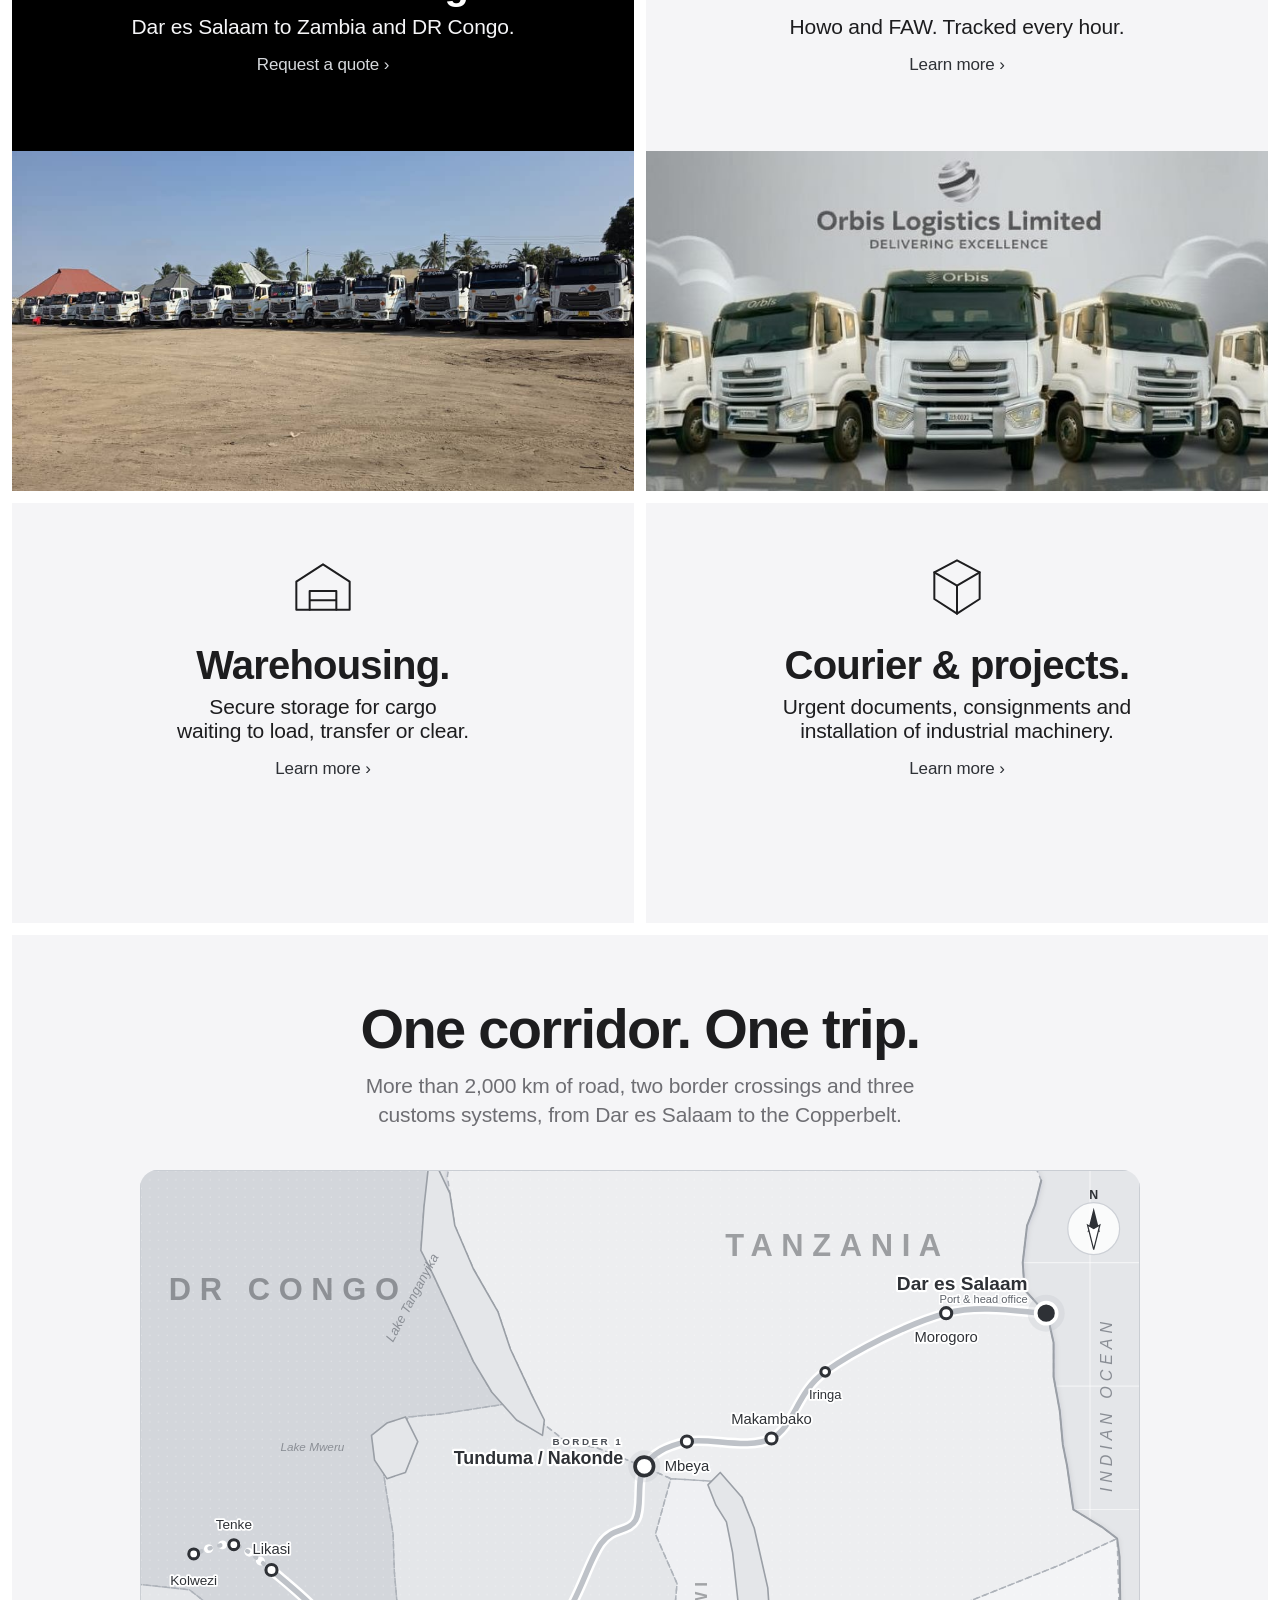
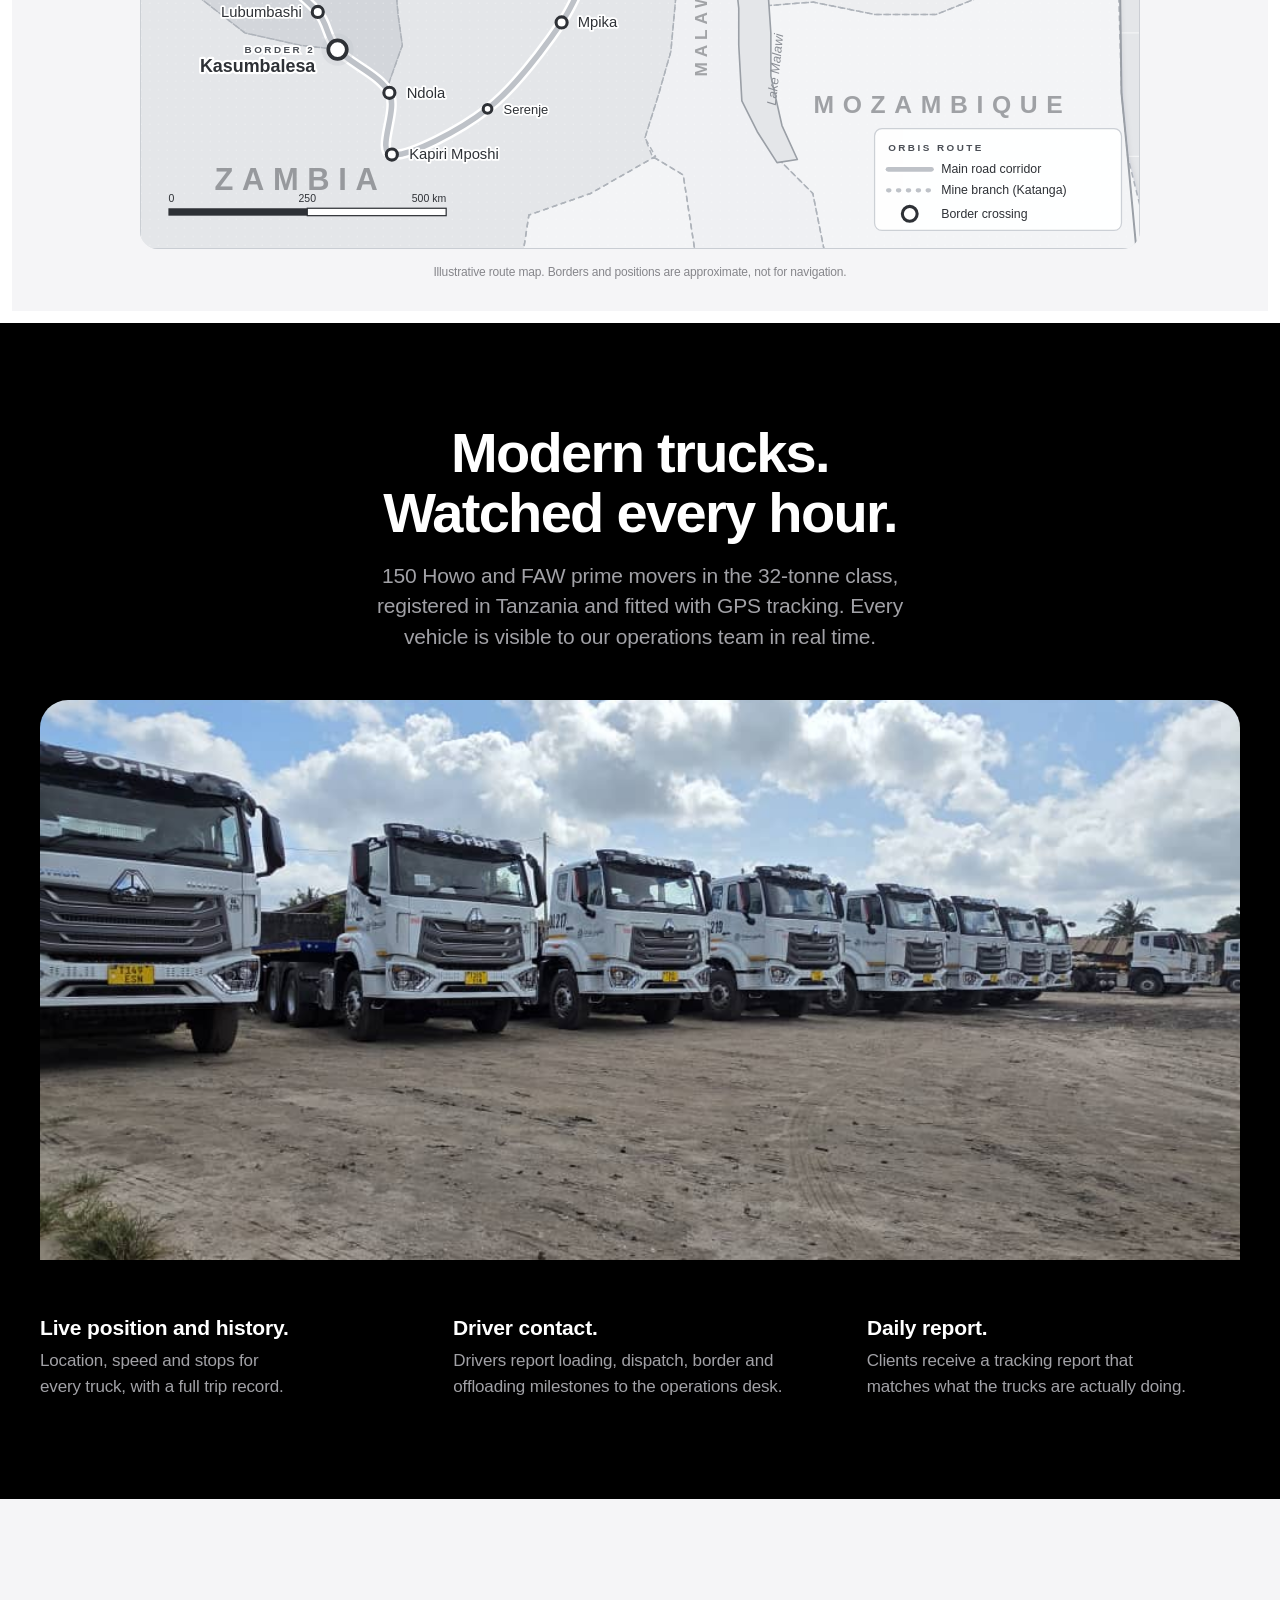
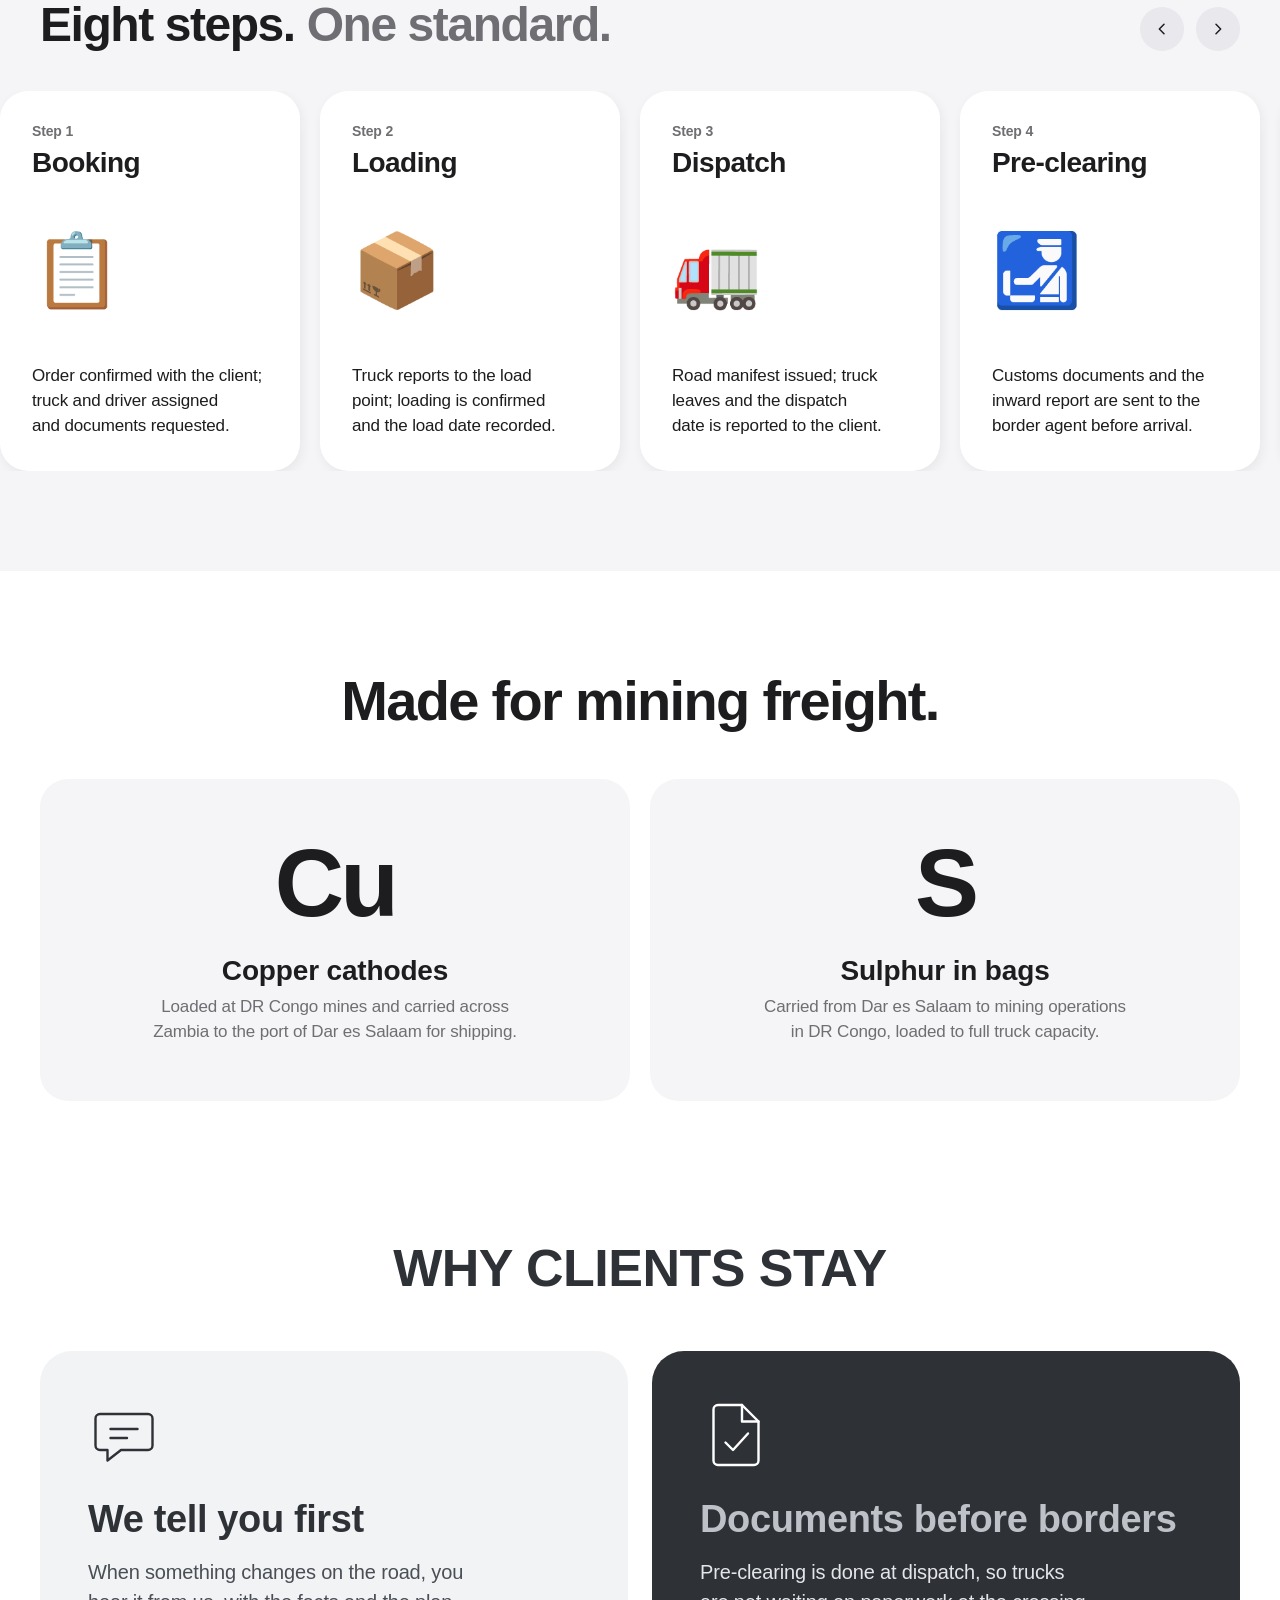
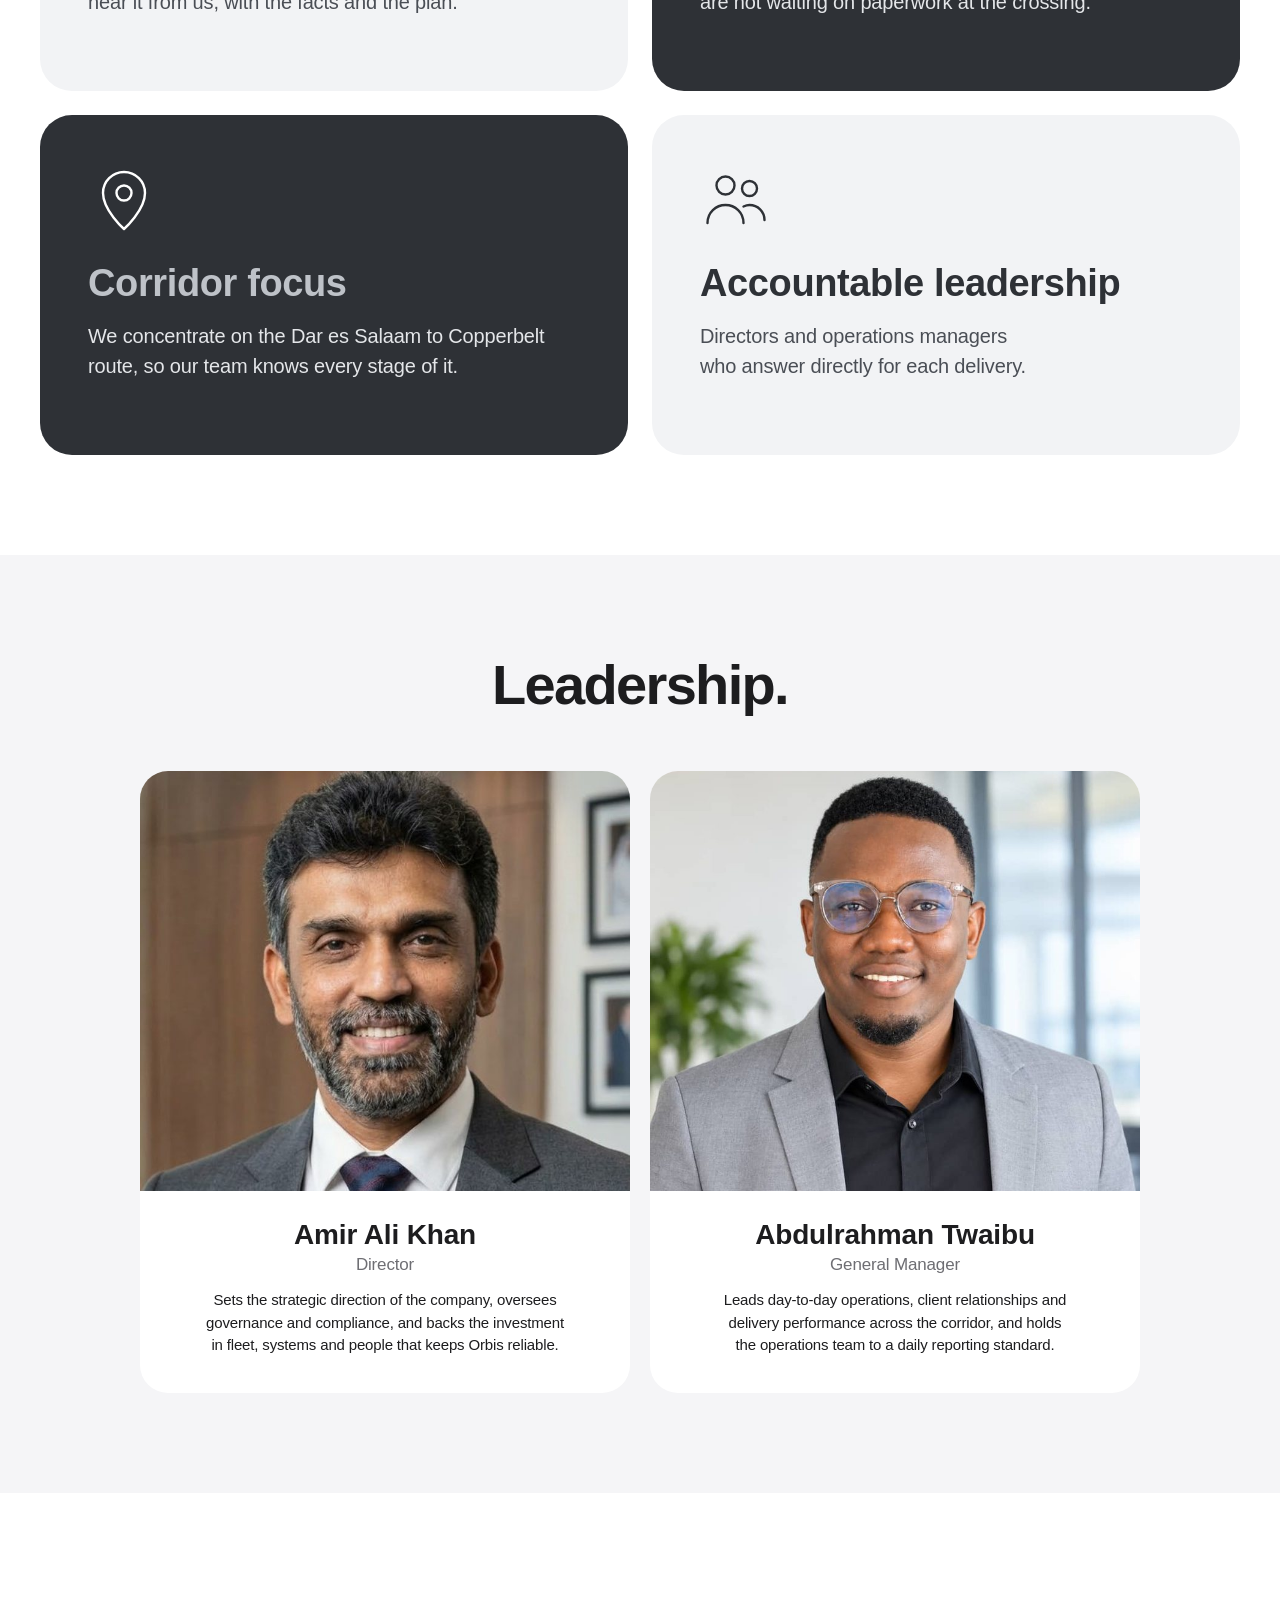
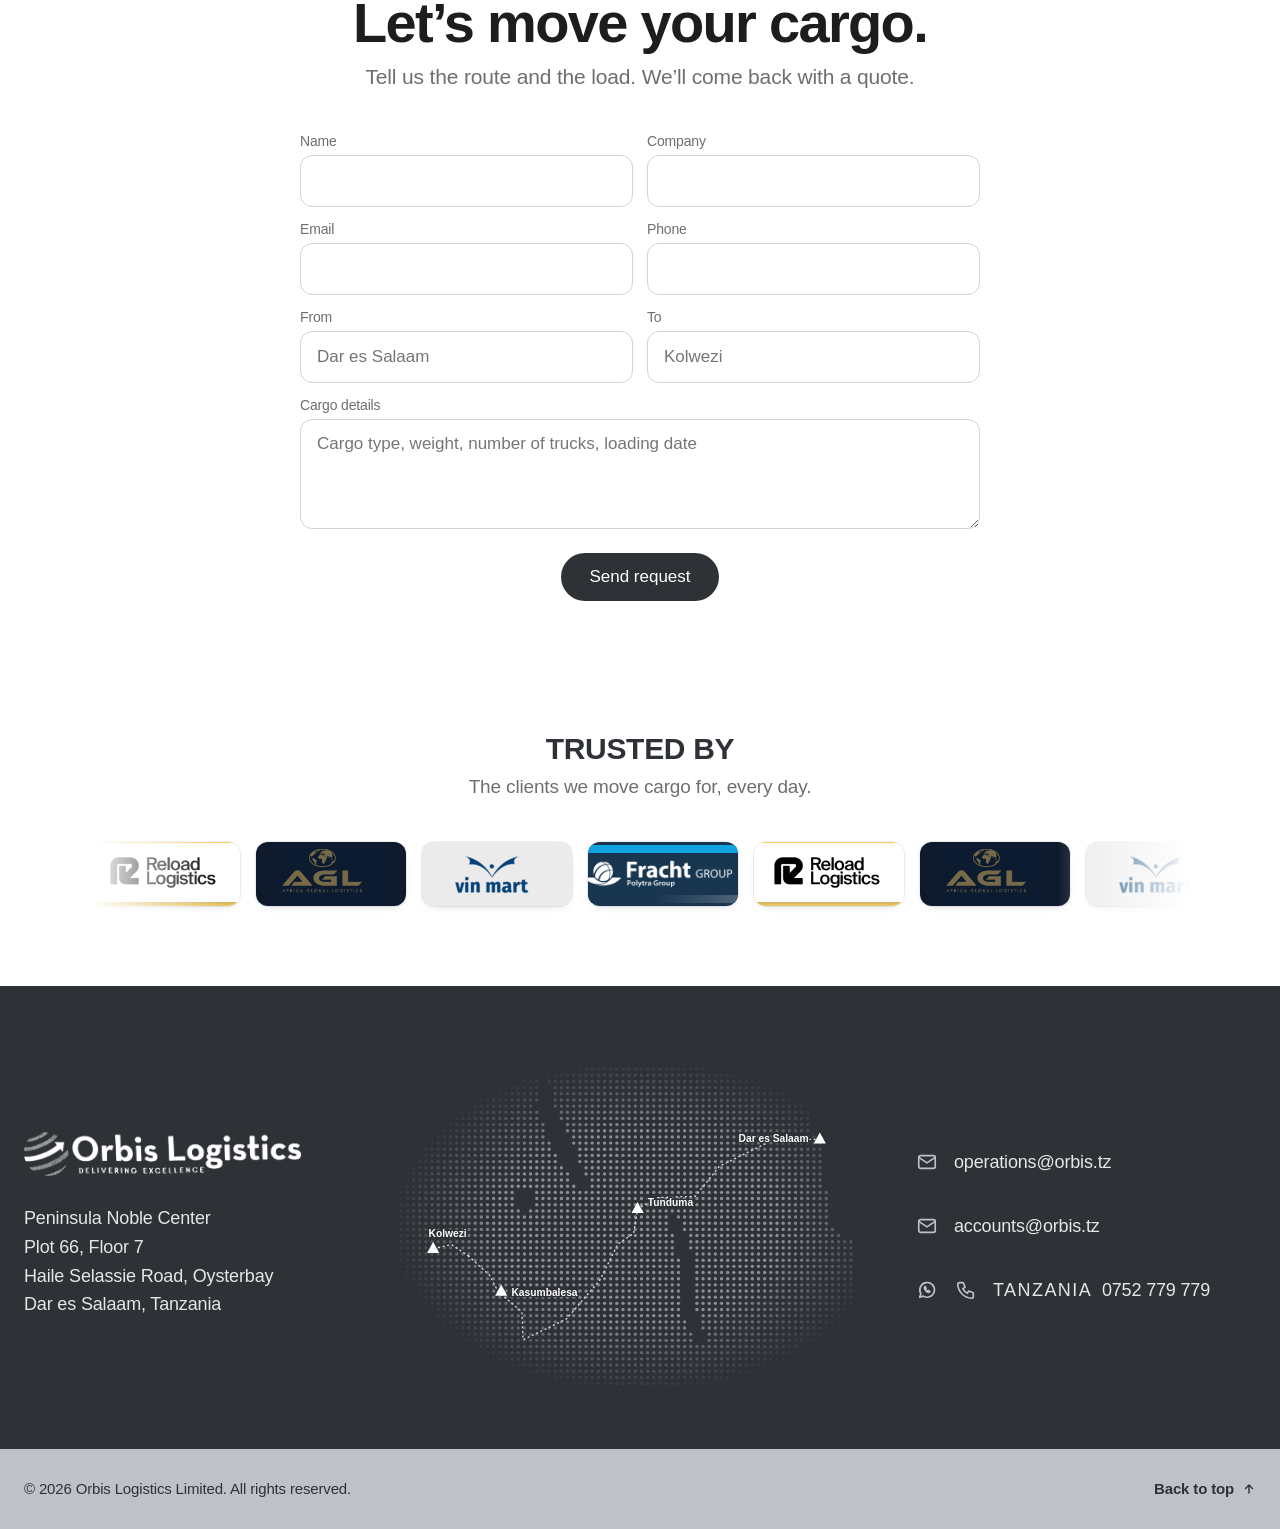
==== commit 5ae31b1f: "Add files via upload" ====
--- a/index.html
+++ b/index.html
@@ -36,6 +36,13 @@
 @media (max-width: 1099px){.pnav{display:none!important}.mbar{display:block!important}.hp{flex-basis:100%!important;min-height:clamp(260px,56vw,460px)!important}}
 @media (min-width: 1100px){.hc{min-height:820px}}
 .field:focus{outline:none;border-color:#2E3136;box-shadow:0 0 0 4px rgba(46,49,54,.15)}
+</style>
+<style>
+html{scroll-behavior:smooth}
+.rv{opacity:0;transform:translate3d(0,32px,0) scale(.985);filter:blur(5px);transition:opacity 1s cubic-bezier(.16,1,.3,1),transform 1.1s cubic-bezier(.16,1,.3,1),filter 1s cubic-bezier(.16,1,.3,1);transition-delay:var(--rd,0ms);will-change:opacity,transform}
+.rv.in{opacity:1;transform:none;filter:none}
+.rv-img{overflow:hidden}
+@media (prefers-reduced-motion:reduce){html{scroll-behavior:auto}.rv{opacity:1!important;transform:none!important;filter:none!important;transition:none!important}}
 </style>
 </head>
 <body>
@@ -486,6 +493,20 @@
 if('IntersectionObserver' in window&&el){new IntersectionObserver(function(es){if(es.some(function(e){return e.isIntersecting}))count()},{threshold:.4}).observe(el)}else count();
 setTimeout(count,2500);
 })();
+
+/* iOS-style scroll reveal */
+(function(){
+if(!('IntersectionObserver' in window)||window.matchMedia('(prefers-reduced-motion: reduce)').matches)return;
+var sel=['#stats .st-card','section:not(#top) h2','section:not(#top) h2 + p','#about p','#services .tile','#corridor img','#corridor p','#fleet > p','#fleet > img','#fleet h3','#steps','section .tile','.lift','#leadership > div > div','#contact form','.cl-wrap','footer > div:first-child > *'];
+var els=[];sel.forEach(function(q){document.querySelectorAll(q).forEach(function(el){if(els.indexOf(el)<0&&!el.closest('#top'))els.push(el)})});
+els.forEach(function(el){
+  var sib=el.parentElement?Array.prototype.filter.call(el.parentElement.children,function(c){return els.indexOf(c)>-1}):[];
+  var k=sib.indexOf(el);el.style.setProperty('--rd',Math.min(k,6)*90+'ms');el.classList.add('rv');
+});
+var io=new IntersectionObserver(function(es){es.forEach(function(e){if(e.isIntersecting){var el=e.target;el.classList.add('in');io.unobserve(el);
+  setTimeout(function(){el.classList.remove('rv','in');el.style.removeProperty('--rd')},1300+(parseInt(getComputedStyle(el).getPropertyValue('--rd'))||0));}})},{threshold:.12,rootMargin:'0px 0px -6% 0px'});
+els.forEach(function(el){io.observe(el)});
+})();
 </script>
 </body>
 </html>
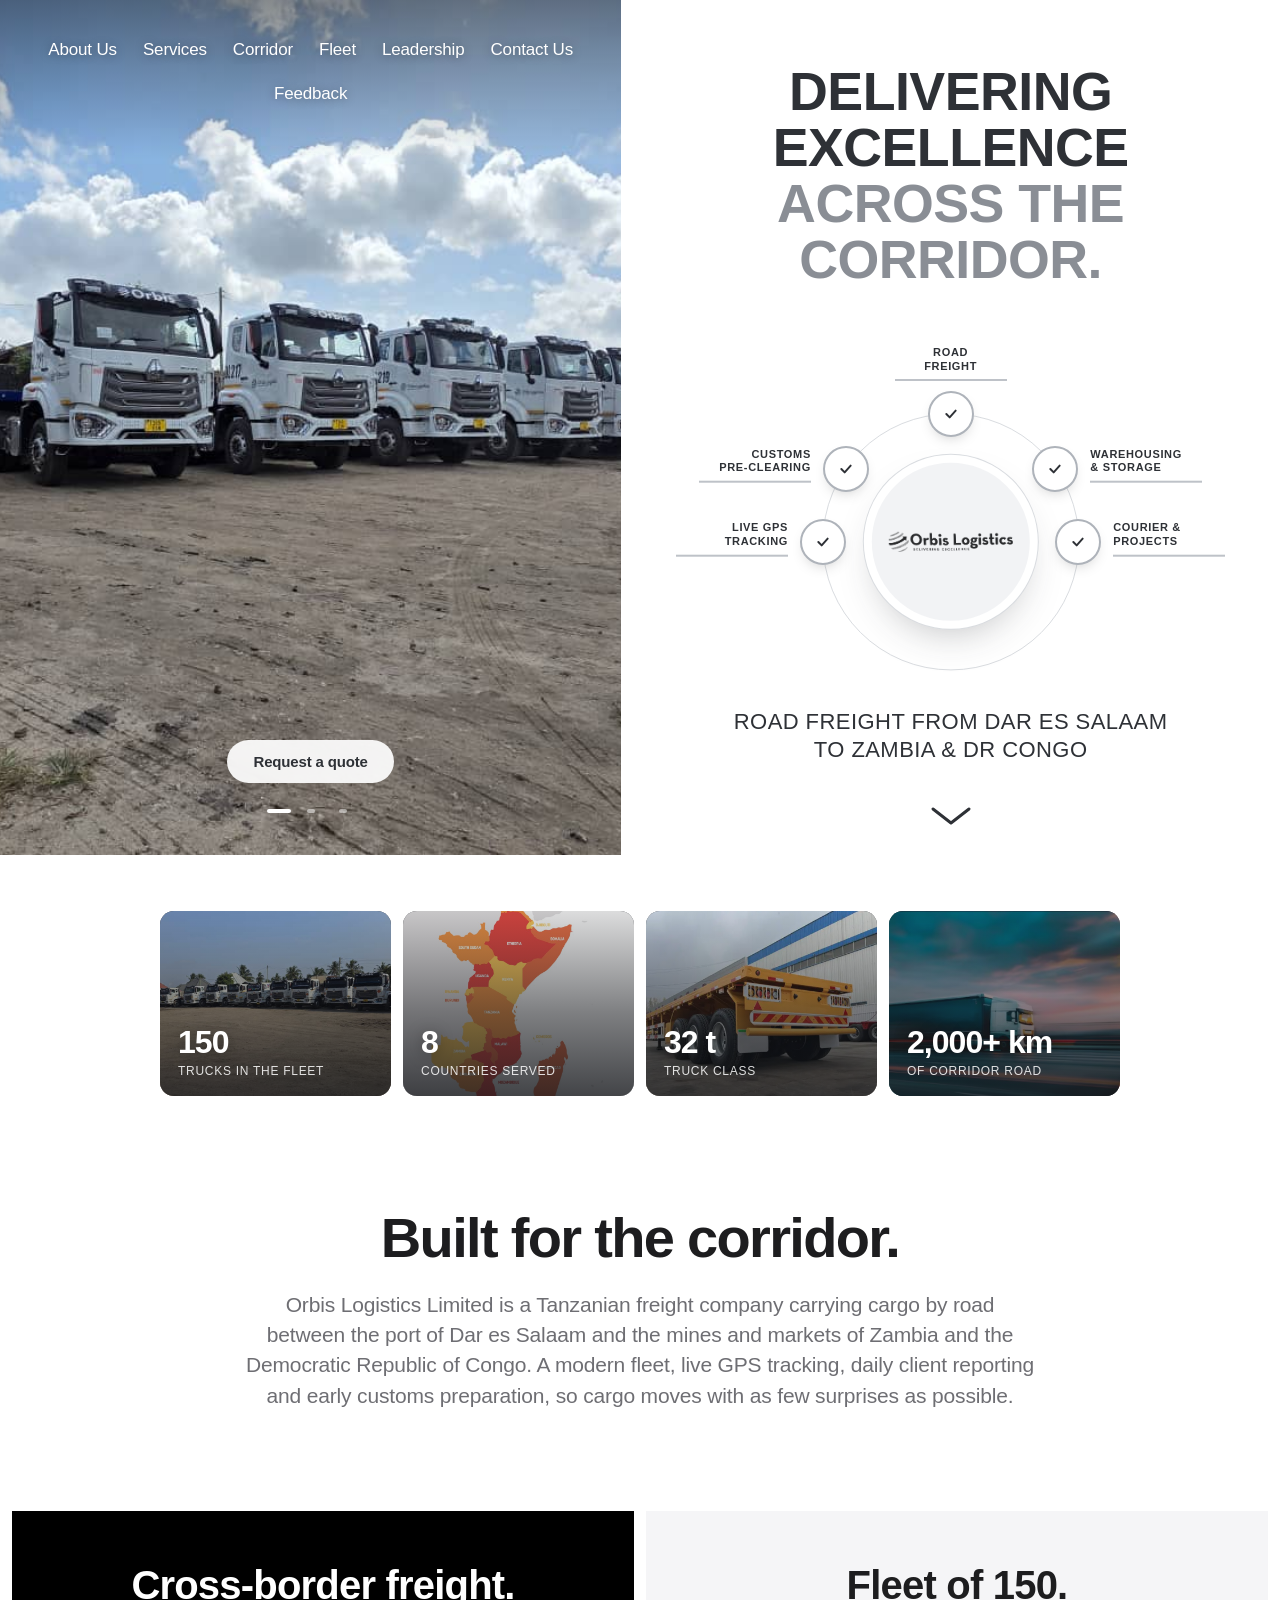
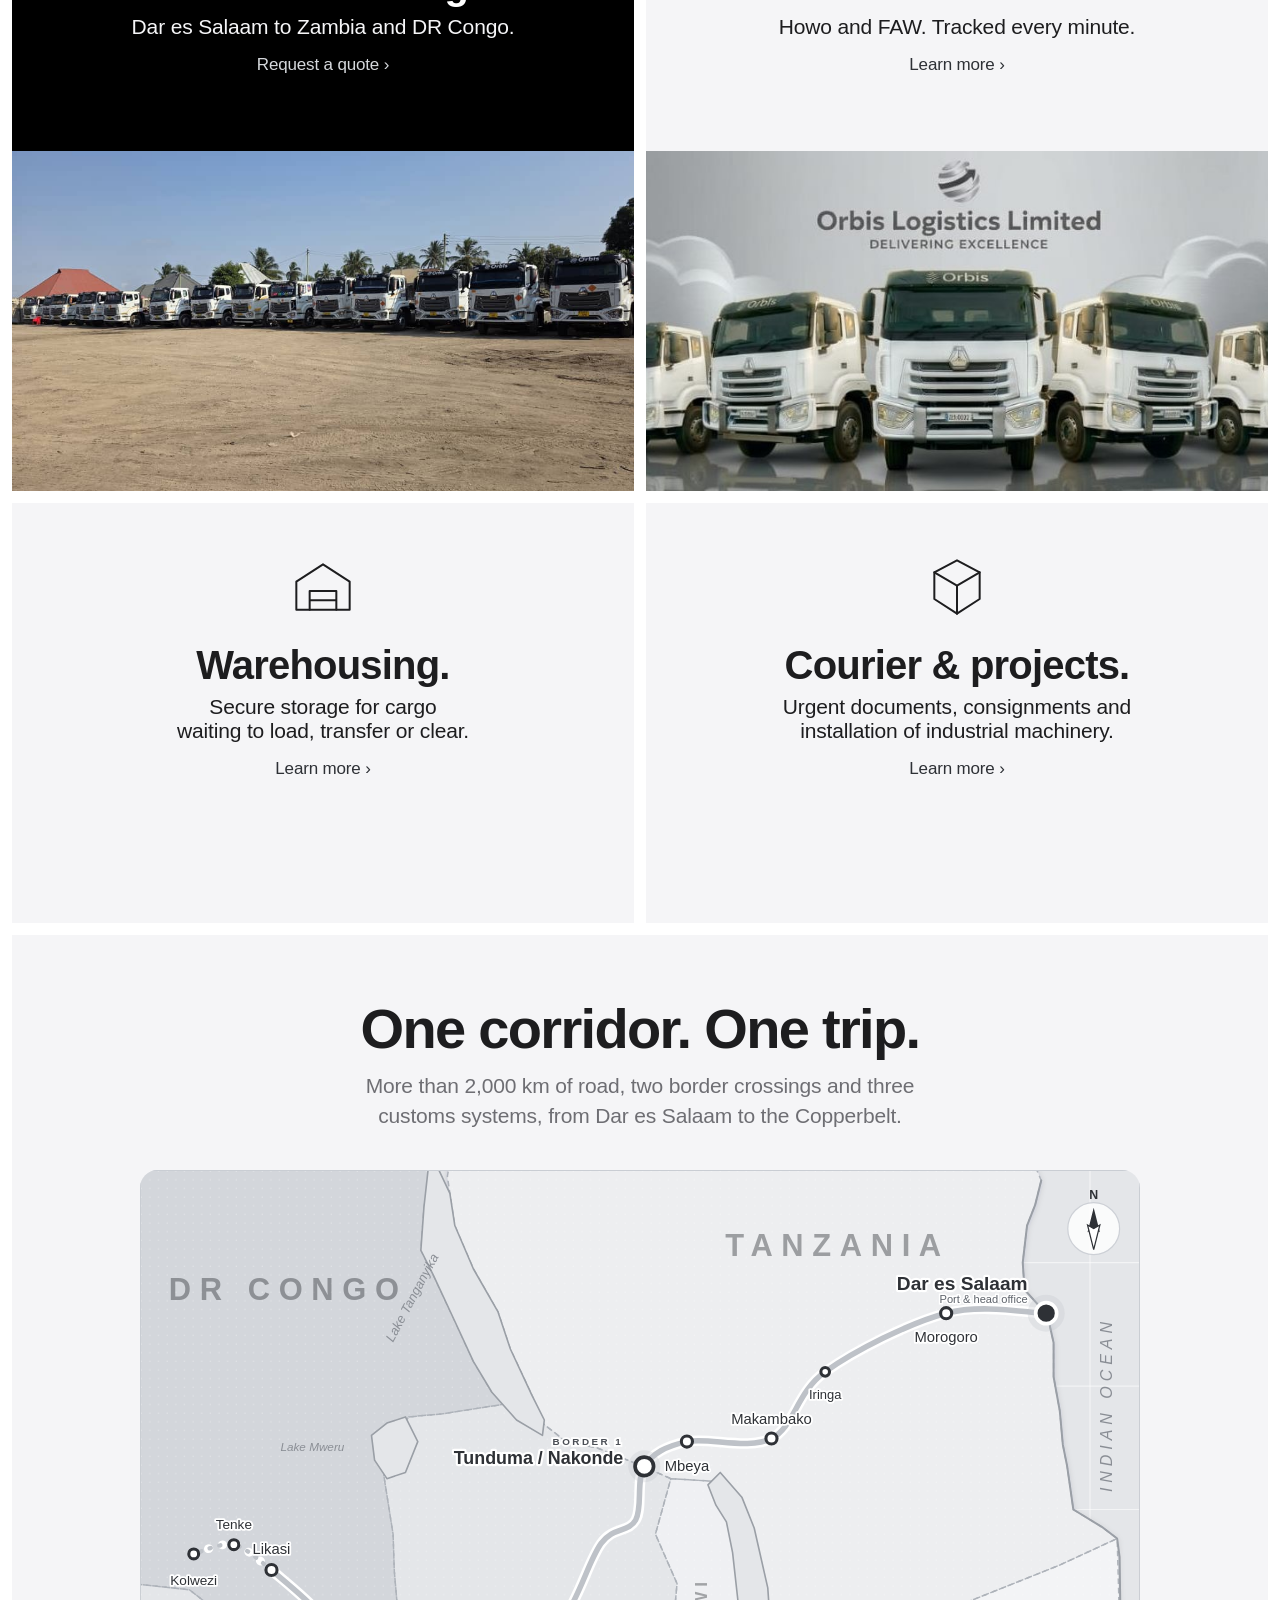
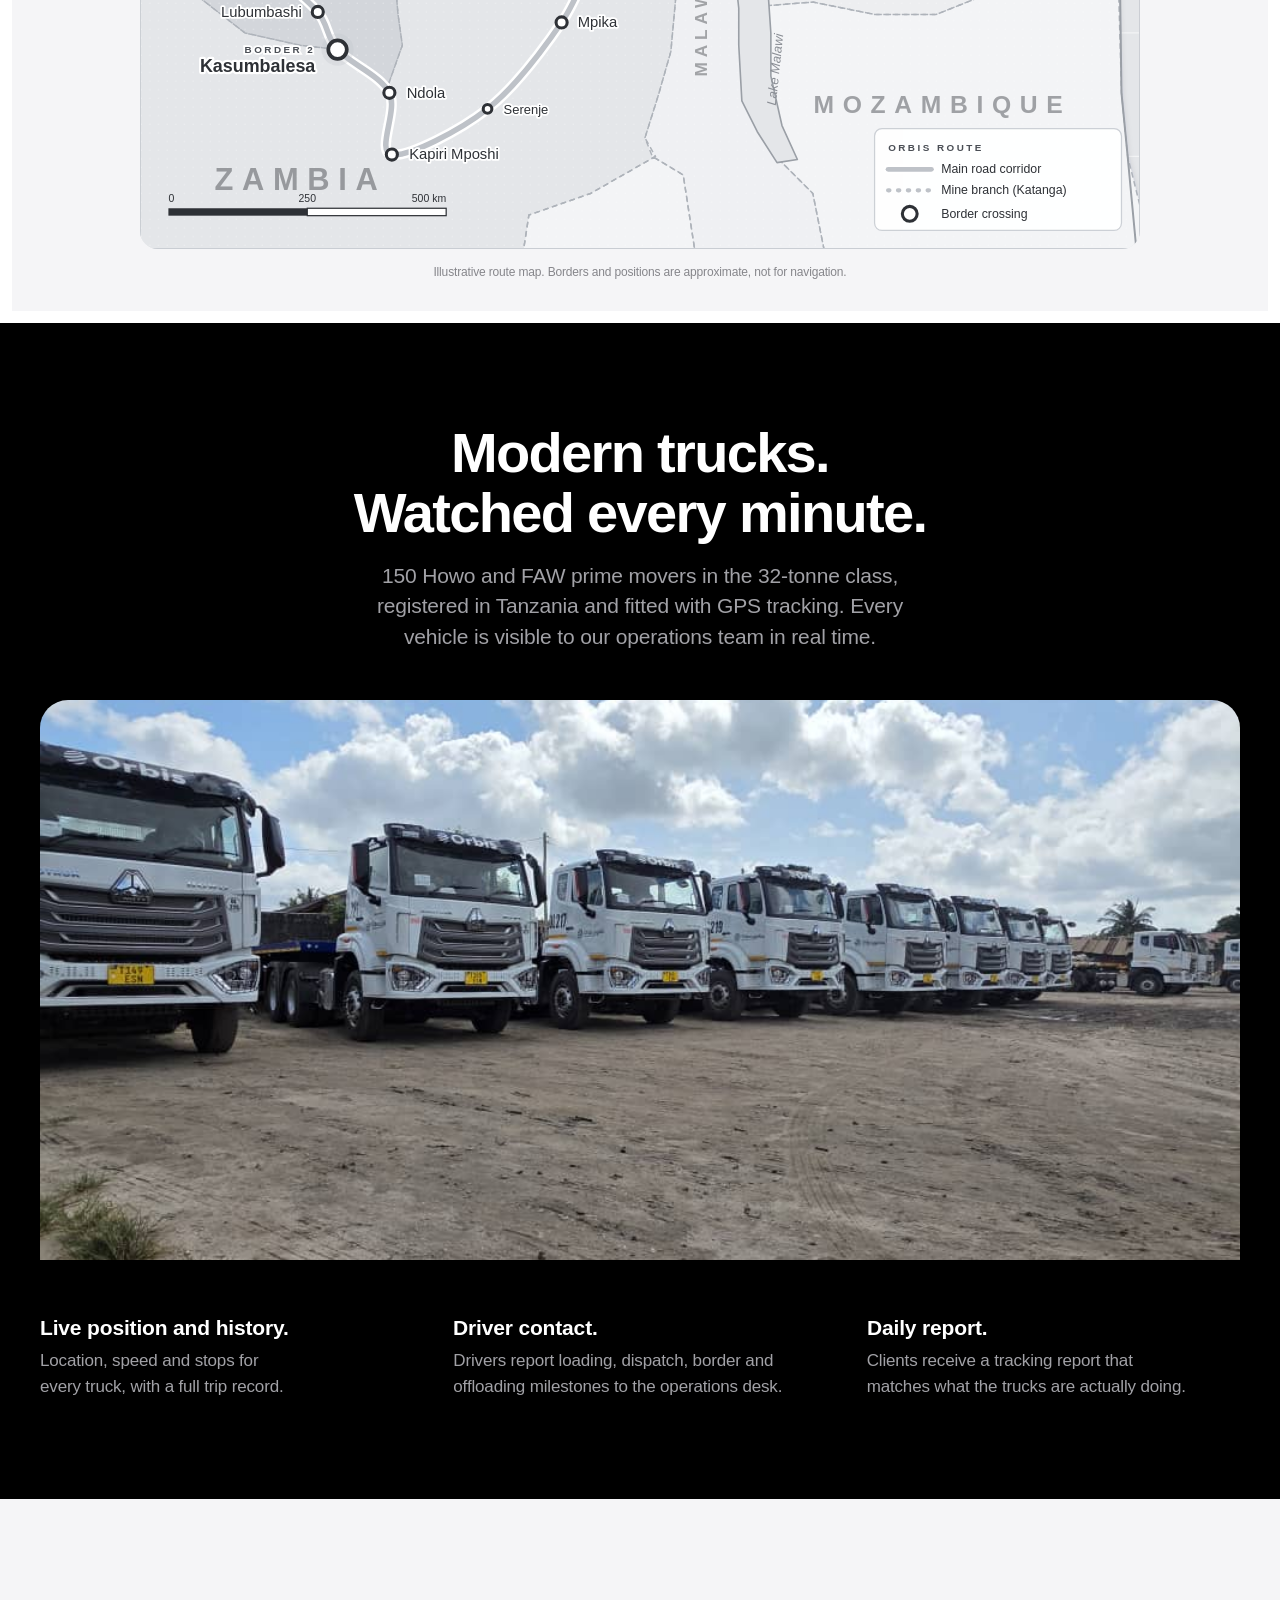
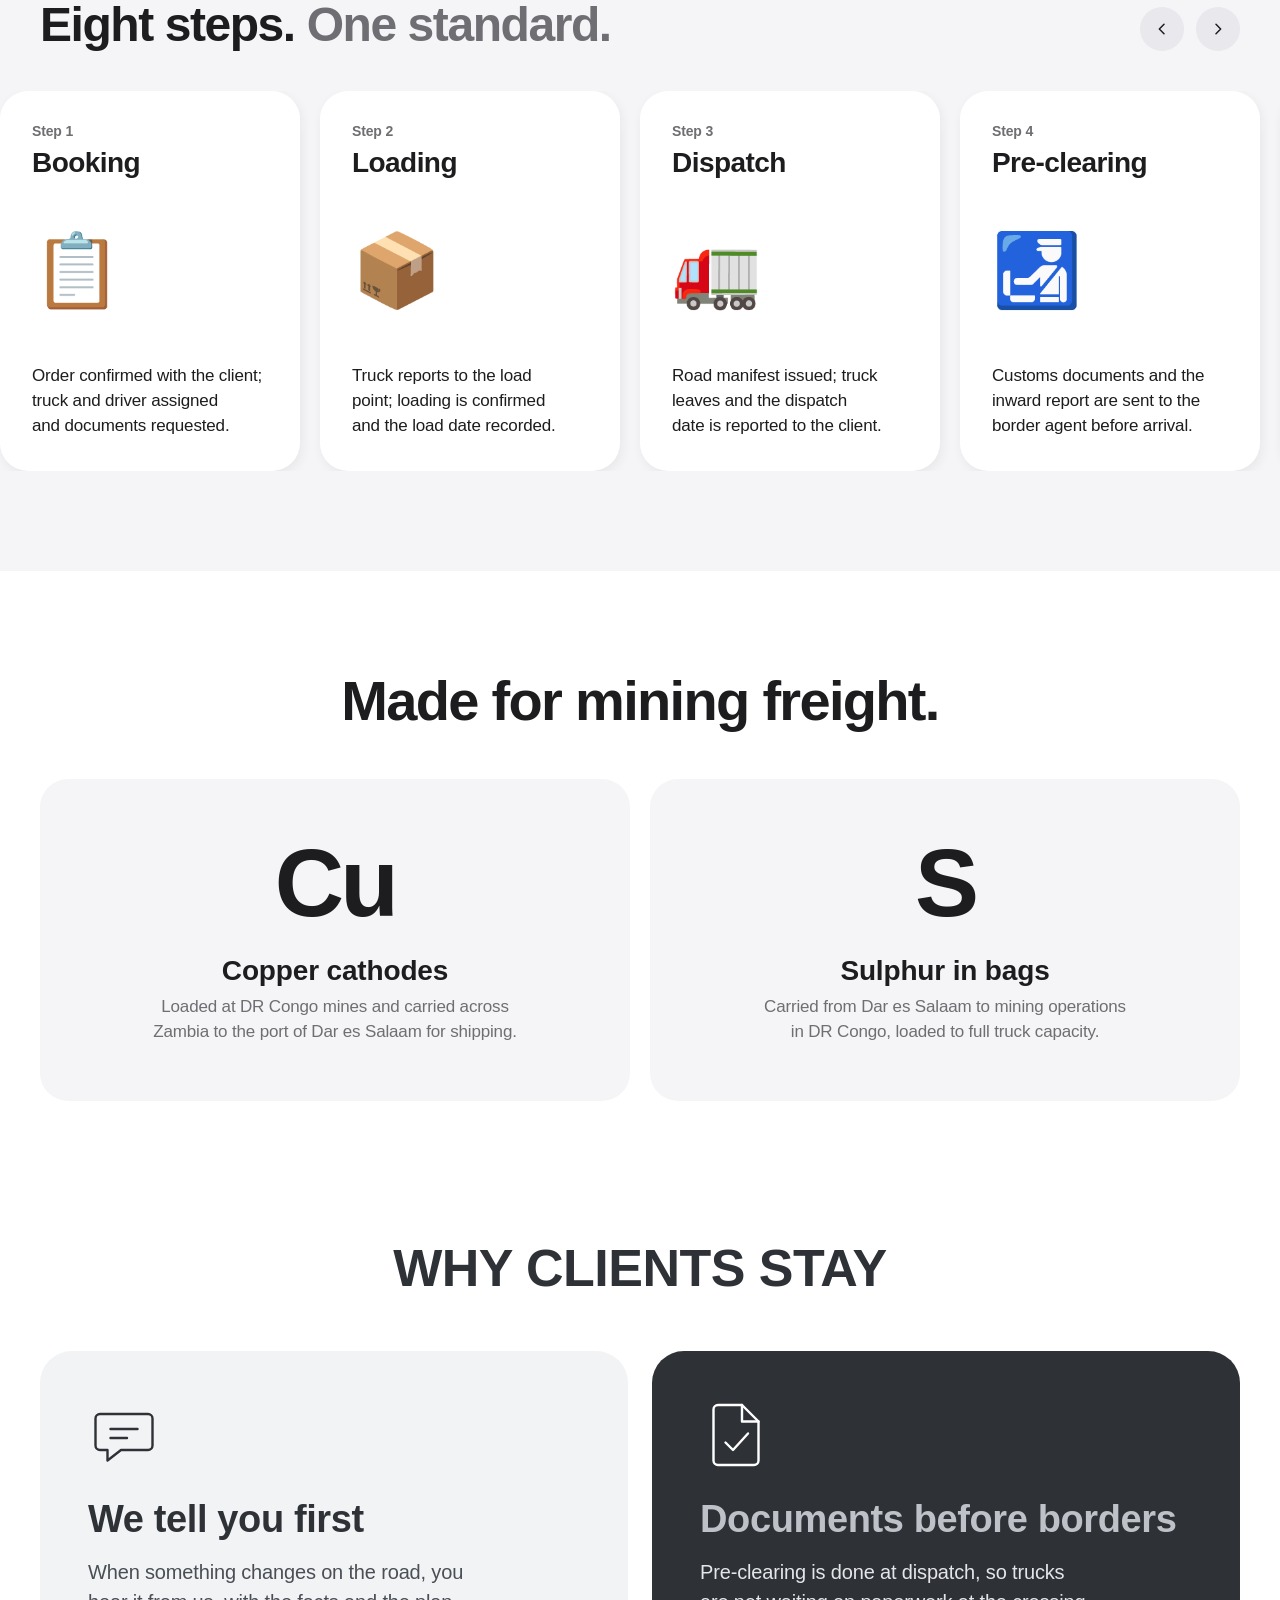
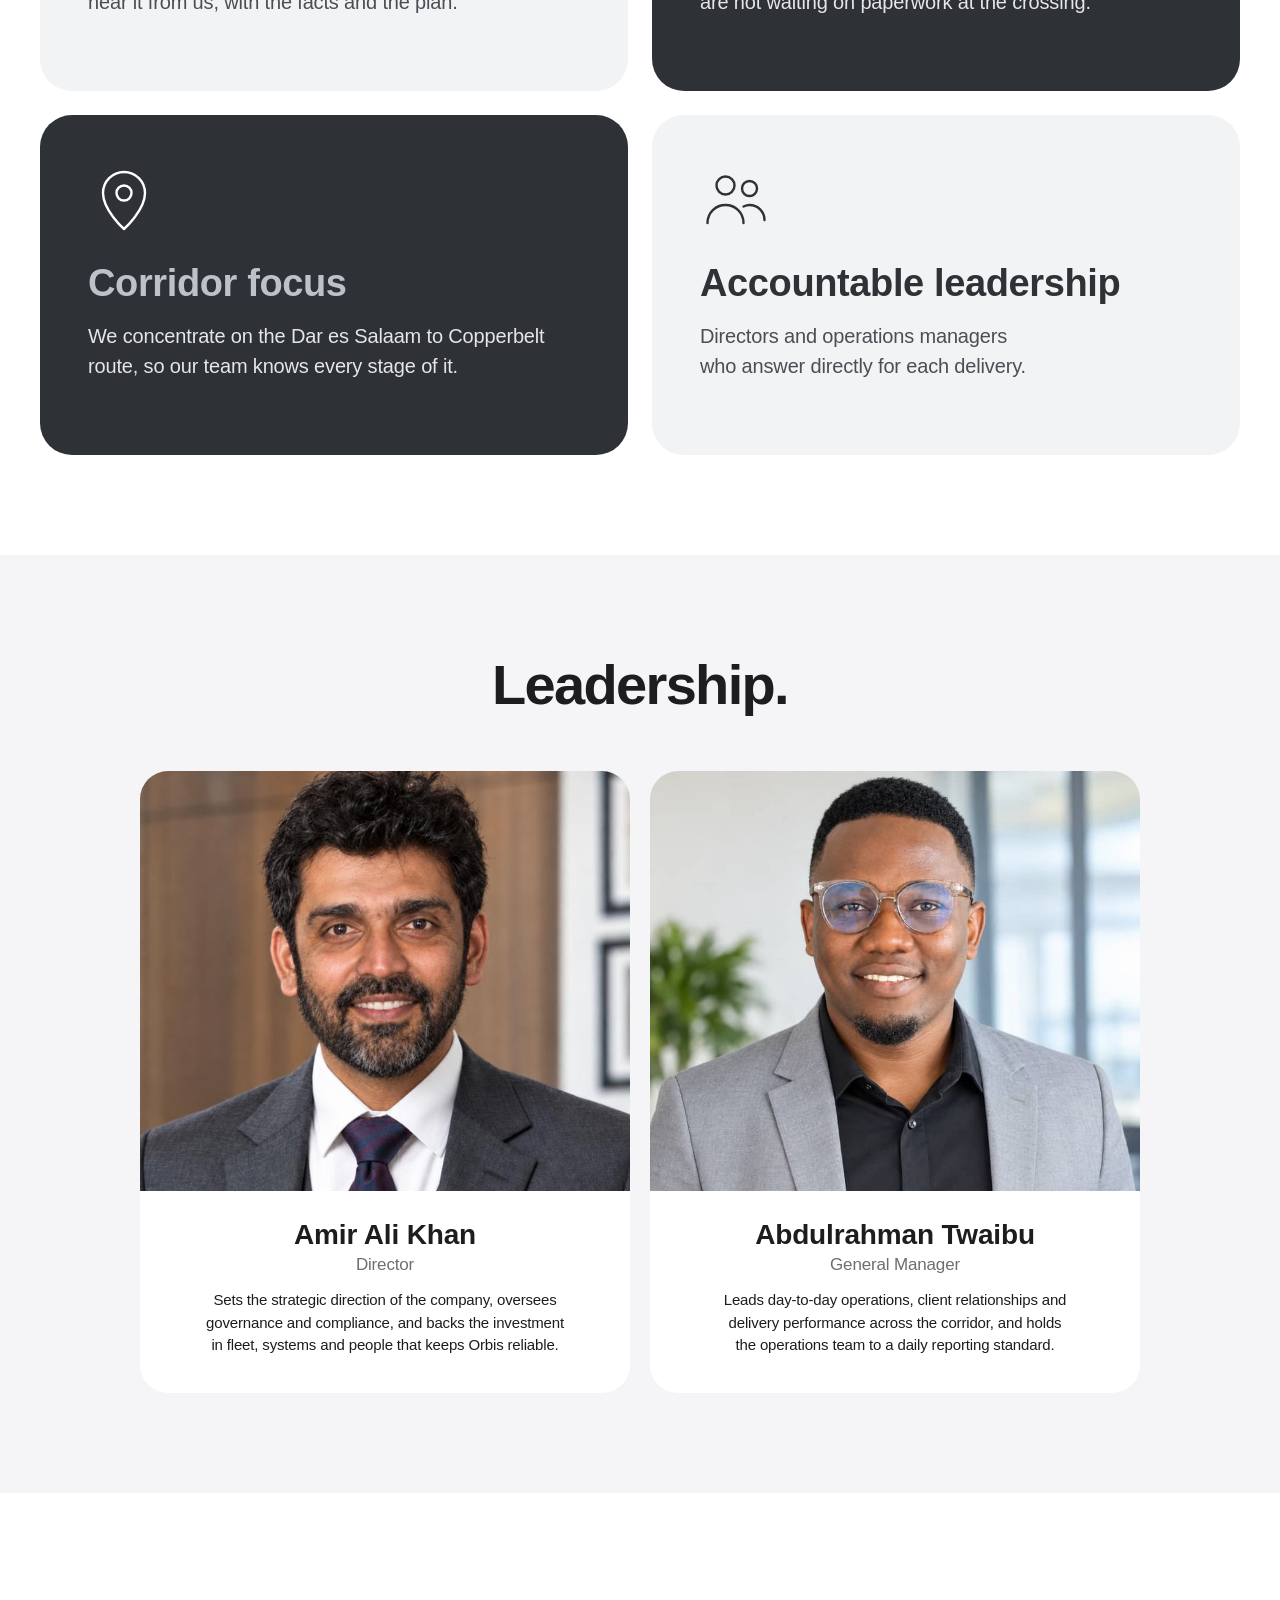
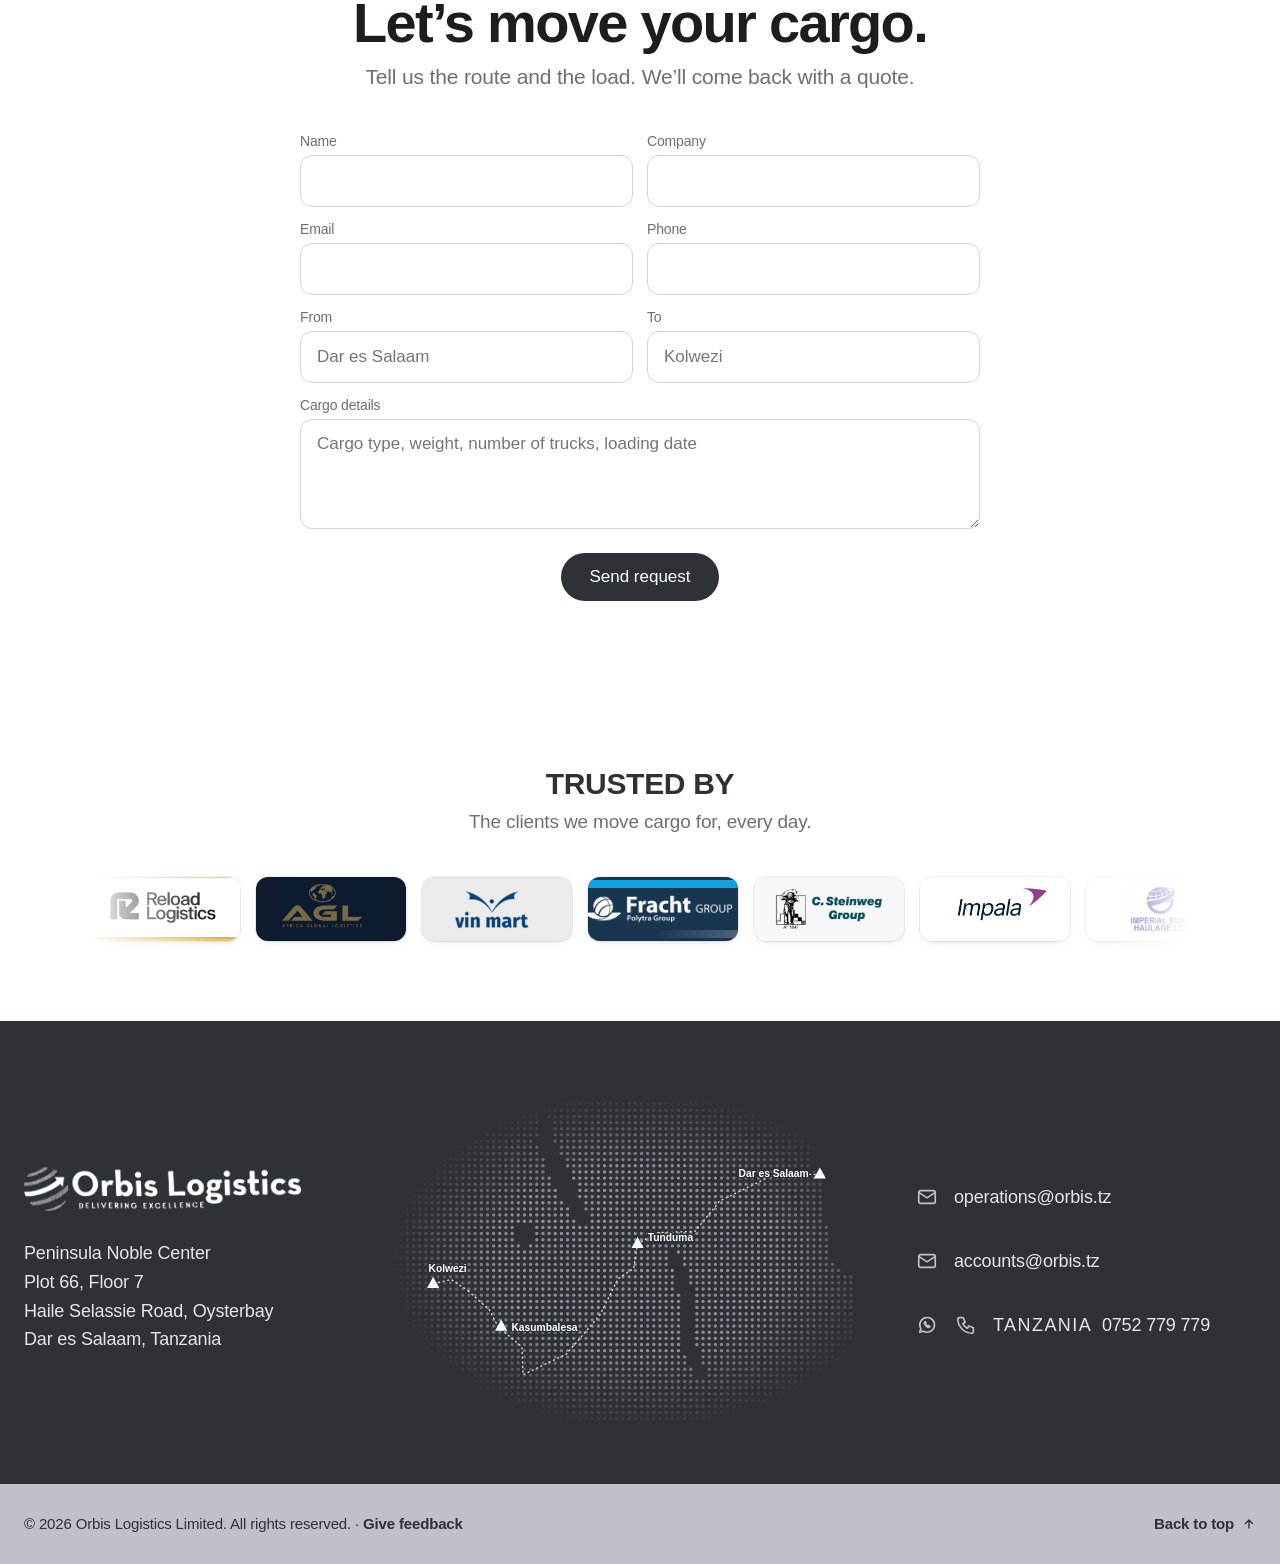
==== commit 062b1fa9: "Add files via upload" ====
--- a/index.html
+++ b/index.html
@@ -66,7 +66,8 @@
 <a href="#process" class="mm-link" style="--d:160ms">How it works<svg width="14" height="14" viewBox="0 0 24 24" fill="none" stroke="currentColor" stroke-width="2" stroke-linecap="round" stroke-linejoin="round" aria-hidden="true"><path d="M9 6l6 6-6 6"/></svg></a>
 <a href="#leadership" class="mm-link" style="--d:190ms">Leadership<svg width="14" height="14" viewBox="0 0 24 24" fill="none" stroke="currentColor" stroke-width="2" stroke-linecap="round" stroke-linejoin="round" aria-hidden="true"><path d="M9 6l6 6-6 6"/></svg></a>
 <a href="#contact" class="mm-link" style="--d:220ms">Contact<svg width="14" height="14" viewBox="0 0 24 24" fill="none" stroke="currentColor" stroke-width="2" stroke-linecap="round" stroke-linejoin="round" aria-hidden="true"><path d="M9 6l6 6-6 6"/></svg></a>
-<a href="#contact" class="mm-cta mm-link" style="--d:260ms">Request a quote</a>
+<a href="feedback.html" class="mm-link" style="--d:240ms">Feedback<svg width="14" height="14" viewBox="0 0 24 24" fill="none" stroke="currentColor" stroke-width="2" stroke-linecap="round" stroke-linejoin="round" aria-hidden="true"><path d="M9 6l6 6-6 6"/></svg></a>
+<a href="#contact" class="mm-cta mm-link" style="--d:270ms">Request a quote</a>
 </nav>
 <style>
 .mbar{position:sticky;top:0;z-index:30;background:rgba(255,255,255,.72);-webkit-backdrop-filter:saturate(180%) blur(20px);backdrop-filter:saturate(180%) blur(20px);border-bottom:1px solid rgba(0,0,0,.06)}
@@ -98,20 +99,25 @@
 <!-- HERO: photo | statement + hub | photo -->
 <section id="top" style="display: flex; flex-wrap: wrap; background: #FFFFFF">
 
-<div class="hp" style="flex: 1 1 320px; position: relative; overflow: hidden; background: #2E3136; min-height: 340px">
+<div class="hp" style="flex: 1.15 1 420px; position: relative; overflow: hidden; background: #2E3136; min-height: 340px">
 
 <img class="slide" src="yard_clouds.jpg" alt="Orbis trucks lined up in the yard under a cloudy sky" style="position: absolute; inset: 0; width: 100%; height: 100%; object-fit: cover; object-position: 50% 60%; transition: opacity 1s ease; opacity: 1">
 
 <img class="slide" src="yard_line.jpg" alt="A long row of Orbis trucks parked in the yard" style="position: absolute; inset: 0; width: 100%; height: 100%; object-fit: cover; object-position: 50% 40%; transition: opacity 1s ease; opacity: 0">
 
-<img class="slide" src="fleet.jpg" alt="Orbis fleet of white trucks" style="position: absolute; inset: 0; width: 100%; height: 100%; object-fit: cover; object-position: 50% 50%; transition: opacity 1s ease; opacity: 0">
+<img class="slide" src="hero.jpg" alt="Orbis trucks at sunset" style="position: absolute; inset: 0; width: 100%; height: 100%; object-fit: cover; object-position: 62% 50%; transition: opacity 1s ease; opacity: 0">
 
 <div style="position: absolute; left: 0; right: 0; top: 0; height: 160px; background: linear-gradient(rgba(20,22,26,0.5), rgba(20,22,26,0))"></div>
-<nav class="pnav" aria-label="Main" style="position: absolute; top: 0; left: 0; right: 0; padding: 30px 32px; display: flex; flex-wrap: wrap; gap: 4px 40px; justify-content: center">
+<nav class="pnav" aria-label="Main" style="position: absolute; top: 0; left: 0; right: 0; padding: 30px 28px; display: flex; flex-wrap: wrap; gap: 4px 26px; justify-content: center">
 <a class="pl" href="#about" style="padding: 10px 0">About Us</a>
 <a class="pl" href="#services" style="padding: 10px 0">Services</a>
 <a class="pl" href="#corridor" style="padding: 10px 0">Corridor</a>
+<a class="pl" href="#fleet" style="padding: 10px 0">Fleet</a>
+<a class="pl" href="#leadership" style="padding: 10px 0">Leadership</a>
+<a class="pl" href="#contact" style="padding: 10px 0">Contact Us</a>
+<a class="pl" href="feedback.html" style="padding: 10px 0">Feedback</a>
 </nav>
+<div style="position: absolute; left: 0; right: 0; bottom: 72px; display: flex; justify-content: center"><a class="qb" href="#contact" style="padding: 13px 26px; border-radius: 980px; background: rgba(255,255,255,0.92); color: #2E3136; font-size: 15px; font-weight: 600; text-decoration: none; backdrop-filter: blur(10px)">Request a quote</a></div>
 <div style="position: absolute; left: 0; right: 0; bottom: 22px; display: flex; justify-content: center; gap: 2px">
 
 <button type="button" aria-label="Show photo 1" class="dot" data-i="0" style="width: 30px; height: 44px; border: 0; background: transparent; cursor: pointer; padding: 0; display: flex; align-items: center; justify-content: center"><span style="display: block; width: 24px; height: 4px; border-radius: 2px; background: #FFFFFF; transition: all .3s"></span></button>
@@ -142,17 +148,6 @@
 </ul>
 <p style="margin: clamp(28px, 4vw, 44px) 0 0; font-size: clamp(17px, 1.8vw, 22px); line-height: 1.3; font-weight: 500; letter-spacing: 0.02em; text-transform: uppercase; color: #2E3136">Road freight from Dar es Salaam<br>to Zambia &amp; DR Congo</p>
 <a href="#about" aria-label="Scroll to About" style="margin-top: auto; padding-top: 18px; display: flex; width: 56px; height: 44px; align-items: flex-end; justify-content: center"><svg width="44" height="22" viewBox="0 0 44 22" fill="none" stroke="#2E3136" stroke-width="3" stroke-linecap="round" stroke-linejoin="round" aria-hidden="true"><path d="M4 4l18 14L40 4"></path></svg></a>
-</div>
-
-<div class="hp" style="flex: 1 1 320px; position: relative; overflow: hidden; background: #2E3136; min-height: 340px">
-<img src="hero.jpg" alt="Orbis trucks at sunset" style="position: absolute; inset: 0; width: 100%; height: 100%; object-fit: cover; object-position: 62% 50%">
-<div style="position: absolute; left: 0; right: 0; top: 0; height: 160px; background: linear-gradient(rgba(20,22,26,0.5), rgba(20,22,26,0))"></div>
-<nav class="pnav" aria-label="More" style="position: absolute; top: 0; left: 0; right: 0; padding: 30px 32px; display: flex; flex-wrap: wrap; gap: 4px 40px; justify-content: center; align-items: center">
-<a class="pl" href="#fleet" style="padding: 10px 0">Fleet</a>
-<a class="pl" href="#leadership" style="padding: 10px 0">Leadership</a>
-<a class="pl" href="#contact" style="padding: 10px 0">Contact Us</a>
-</nav>
-<div style="position: absolute; left: 0; right: 0; bottom: 28px; display: flex; justify-content: center"><a class="qb" href="#contact" style="padding: 13px 26px; border-radius: 980px; background: rgba(255,255,255,0.92); color: #2E3136; font-size: 15px; font-weight: 600; text-decoration: none; backdrop-filter: blur(10px)">Request a quote</a></div>
 </div>
 
 </section>
@@ -202,7 +197,7 @@
 <div class="tile tallt" style="background: #F5F5F7; text-align: center; position: relative; overflow: hidden; display: flex; flex-direction: column">
 <div style="padding: 52px 24px 0">
 <h3 style="margin: 0; font-size: clamp(30px, 5vw, 40px); line-height: 1.1; font-weight: 600; letter-spacing: -0.02em">Fleet of 150.</h3>
-<p style="margin: 8px 0 0; font-size: clamp(17px, 2.6vw, 21px); color: #1D1D1F">Howo and FAW. Tracked every hour.</p>
+<p style="margin: 8px 0 0; font-size: clamp(17px, 2.6vw, 21px); color: #1D1D1F">Howo and FAW. Tracked every minute.</p>
 <div style="margin-top: 16px; font-size: 17px"><a href="#fleet">Learn more ›</a></div>
 </div>
 <img src="fleet.jpg" alt="Orbis fleet of white trucks" style="margin-top: auto; padding-top: 36px; box-sizing: content-box; width: 100%; height: clamp(220px, 28vw, 340px); object-fit: cover; display: block">
@@ -237,7 +232,7 @@
 
 <!-- FLEET -->
 <section id="fleet" style="background: #000000; color: #F5F5F7; text-align: center; padding: clamp(64px, 10vw, 100px) 22px 0; overflow: hidden">
-<h2 style="margin: 0; font-size: clamp(34px, 7vw, 56px); line-height: 1.07; font-weight: 600; letter-spacing: -0.03em; color: #FFFFFF">Modern trucks.<br>Watched every hour.</h2>
+<h2 style="margin: 0; font-size: clamp(34px, 7vw, 56px); line-height: 1.07; font-weight: 600; letter-spacing: -0.03em; color: #FFFFFF">Modern trucks.<br>Watched every minute.</h2>
 <p style="margin: 18px auto 0; max-width: 720px; font-size: clamp(17px, 2.6vw, 21px); line-height: 1.45; color: #A1A1A6">150 Howo and FAW prime movers in the 32-tonne class, registered in Tanzania and fitted with GPS tracking. Every vehicle is visible to our operations team in real time.</p>
 <img src="yard_clouds.jpg" alt="Orbis trucks lined up under a cloudy sky" style="display: block; width: 100%; max-width: 1200px; height: clamp(240px, 44vw, 560px); object-fit: cover; margin: 48px auto 0; border-radius: 28px 28px 0 0">
 <div style="max-width: 1200px; margin: 0 auto; display: grid; grid-template-columns: repeat(auto-fit, minmax(min(260px, 100%), 1fr)); gap: 40px; padding: 56px 0 clamp(64px, 10vw, 100px); text-align: left">
@@ -387,7 +382,7 @@
 <section id="contact" style="padding: clamp(64px, 10vw, 100px) 22px; text-align: center">
 <h2 style="margin: 0; font-size: clamp(34px, 7vw, 56px); line-height: 1.07; font-weight: 600; letter-spacing: -0.03em">Let’s move your cargo.</h2>
 <p style="margin: 12px 0 0; font-size: clamp(17px, 2.6vw, 21px); color: #6E6E73">Tell us the route and the load. We’ll come back with a quote.</p>
-<form style="max-width: 680px; margin: 44px auto 0; display: grid; grid-template-columns: repeat(auto-fit, minmax(min(240px, 100%), 1fr)); gap: 14px; text-align: left">
+<form id="qform" novalidate style="max-width: 680px; margin: 44px auto 0; display: grid; grid-template-columns: repeat(auto-fit, minmax(min(240px, 100%), 1fr)); gap: 14px; text-align: left">
 <label style="display: grid; gap: 6px; font-size: 14px; color: #6E6E73">Name<input class="field" type="text" name="name" style="font: inherit; font-size: 17px; color: #1D1D1F; padding: 14px 16px; border: 1px solid #D2D2D7; border-radius: 12px; min-height: 52px; box-sizing: border-box; background: #FFFFFF"></label>
 <label style="display: grid; gap: 6px; font-size: 14px; color: #6E6E73">Company<input class="field" type="text" name="company" style="font: inherit; font-size: 17px; color: #1D1D1F; padding: 14px 16px; border: 1px solid #D2D2D7; border-radius: 12px; min-height: 52px; box-sizing: border-box; background: #FFFFFF"></label>
 <label style="display: grid; gap: 6px; font-size: 14px; color: #6E6E73">Email<input class="field" type="email" name="email" style="font: inherit; font-size: 17px; color: #1D1D1F; padding: 14px 16px; border: 1px solid #D2D2D7; border-radius: 12px; min-height: 52px; box-sizing: border-box; background: #FFFFFF"></label>
@@ -395,7 +390,7 @@
 <label style="display: grid; gap: 6px; font-size: 14px; color: #6E6E73">From<input class="field" type="text" name="from" placeholder="Dar es Salaam" style="font: inherit; font-size: 17px; color: #1D1D1F; padding: 14px 16px; border: 1px solid #D2D2D7; border-radius: 12px; min-height: 52px; box-sizing: border-box; background: #FFFFFF"></label>
 <label style="display: grid; gap: 6px; font-size: 14px; color: #6E6E73">To<input class="field" type="text" name="to" placeholder="Kolwezi" style="font: inherit; font-size: 17px; color: #1D1D1F; padding: 14px 16px; border: 1px solid #D2D2D7; border-radius: 12px; min-height: 52px; box-sizing: border-box; background: #FFFFFF"></label>
 <label style="grid-column: 1 / -1; display: grid; gap: 6px; font-size: 14px; color: #6E6E73">Cargo details<textarea class="field" name="details" rows="4" placeholder="Cargo type, weight, number of trucks, loading date" style="font: inherit; font-size: 17px; color: #1D1D1F; padding: 14px 16px; border: 1px solid #D2D2D7; border-radius: 12px; resize: vertical; background: #FFFFFF"></textarea></label>
-<div style="grid-column: 1 / -1; text-align: center; margin-top: 10px"><button type="button" class="pill" style="font: inherit; font-size: 17px; padding: 12px 28px; min-height: 48px; background: #2E3136; color: #FFFFFF; border: 0; border-radius: 980px; cursor: pointer">Send request</button></div>
+<div style="grid-column: 1 / -1; text-align: center; margin-top: 10px"><button type="submit" id="qbtn" class="pill" style="font: inherit; font-size: 17px; padding: 12px 28px; min-height: 48px; background: #2E3136; color: #FFFFFF; border: 0; border-radius: 980px; cursor: pointer">Send request</button><p id="qmsg" role="status" style="margin: 14px 0 0; font-size: 15px; color: #6E6E73; min-height: 1.4em"></p></div>
 </form>
 </section>
 
@@ -409,27 +404,26 @@
 <div class="cl-card" style="background:#0F1B2D"><img src="agl.png" alt="AGL – Africa Global Logistics"></div>
 <div class="cl-card" style="background:#EBEBEB"><img src="vinmart.png" alt="Vin Mart"></div>
 <div class="cl-card" style="background:#1B3550"><img src="fracht.png" alt="Fracht Group – Polytra Group"></div>
+<div class="cl-card pad" style="background:#F7F7F7"><img src="steinweg.png" alt="C. Steinweg Group"></div>
+<div class="cl-card pad" style="background:#FFFFFF"><img src="impala.png" alt="Impala"></div>
+<div class="cl-card pad" style="background:#FFFFFF"><img src="imperial.png" alt="Imperial Road Haulage Ltd"></div>
 <div class="cl-card" aria-hidden="true" style="background:#FFFFFF"><img src="reload.png" alt=""></div>
 <div class="cl-card" aria-hidden="true" style="background:#0F1B2D"><img src="agl.png" alt=""></div>
 <div class="cl-card" aria-hidden="true" style="background:#EBEBEB"><img src="vinmart.png" alt=""></div>
 <div class="cl-card" aria-hidden="true" style="background:#1B3550"><img src="fracht.png" alt=""></div>
-<div class="cl-card" aria-hidden="true" style="background:#FFFFFF"><img src="reload.png" alt=""></div>
-<div class="cl-card" aria-hidden="true" style="background:#0F1B2D"><img src="agl.png" alt=""></div>
-<div class="cl-card" aria-hidden="true" style="background:#EBEBEB"><img src="vinmart.png" alt=""></div>
-<div class="cl-card" aria-hidden="true" style="background:#1B3550"><img src="fracht.png" alt=""></div>
-<div class="cl-card" aria-hidden="true" style="background:#FFFFFF"><img src="reload.png" alt=""></div>
-<div class="cl-card" aria-hidden="true" style="background:#0F1B2D"><img src="agl.png" alt=""></div>
-<div class="cl-card" aria-hidden="true" style="background:#EBEBEB"><img src="vinmart.png" alt=""></div>
-<div class="cl-card" aria-hidden="true" style="background:#1B3550"><img src="fracht.png" alt=""></div>
+<div class="cl-card pad" aria-hidden="true" style="background:#F7F7F7"><img src="steinweg.png" alt=""></div>
+<div class="cl-card pad" aria-hidden="true" style="background:#FFFFFF"><img src="impala.png" alt=""></div>
+<div class="cl-card pad" aria-hidden="true" style="background:#FFFFFF"><img src="imperial.png" alt=""></div>
 </div>
 </div>
 <style>
 .cl-wrap{margin:clamp(24px,3vw,36px) auto 0;max-width:1100px;position:relative;-webkit-mask-image:linear-gradient(90deg,transparent,#000 12%,#000 88%,transparent);mask-image:linear-gradient(90deg,transparent,#000 12%,#000 88%,transparent)}
-.cl-track{display:flex;gap:16px;width:max-content;padding:8px 0;animation:cl-move 28s linear infinite}
+.cl-track{display:flex;gap:16px;width:max-content;padding:8px 0;animation:cl-move 40s linear infinite}
 .cl-wrap:hover .cl-track{animation-play-state:paused}
 .cl-card{flex:0 0 auto;width:150px;height:64px;border-radius:12px;overflow:hidden;box-shadow:0 0 0 1px rgba(46,49,54,.08),0 4px 12px -8px rgba(46,49,54,.4);transition:transform .25s ease,box-shadow .25s ease}
 .cl-card:hover{transform:translateY(-2px);box-shadow:0 0 0 1px rgba(46,49,54,.12),0 8px 18px -10px rgba(46,49,54,.5)}
 .cl-card img{width:100%;height:100%;object-fit:contain;display:block}
+.cl-card.pad img{padding:6px 10px;box-sizing:border-box}
 @keyframes cl-move{from{transform:translateX(0)}to{transform:translateX(calc(-50% - 8px))}}
 @media (max-width:600px){.cl-card{width:116px;height:50px;border-radius:10px}.cl-track{gap:12px;animation-duration:22s}@keyframes cl-move{from{transform:translateX(0)}to{transform:translateX(calc(-50% - 6px))}}}
 @media (prefers-reduced-motion:reduce){.cl-track{animation:none;flex-wrap:wrap;justify-content:center;width:auto;padding:8px 22px}.cl-card[aria-hidden]{display:none}}
@@ -461,7 +455,7 @@
 </div>
 <div style="background: #BEC2C8; color: #2E3136">
 <div style="max-width: 1320px; margin: 0 auto; padding: 18px 24px; display: flex; flex-wrap: wrap; justify-content: space-between; align-items: center; gap: 8px 24px; font-size: 15px">
-<span>© 2026 Orbis Logistics Limited. All rights reserved.</span>
+<span>© 2026 Orbis Logistics Limited. All rights reserved. · <a href="feedback.html" style="color:#2E3136;font-weight:600">Give feedback</a></span>
 <a href="#top" style="color: #2E3136; font-weight: 600; text-decoration: none; display: flex; align-items: center; gap: 8px; min-height: 44px">Back to top<svg width="14" height="14" viewBox="0 0 24 24" fill="none" stroke="#2E3136" stroke-width="2.4" stroke-linecap="round" stroke-linejoin="round" aria-hidden="true"><path d="M12 19V5M6 11l6-6 6 6"></path></svg></a>
 </div>
 </div>
@@ -507,6 +501,24 @@
   setTimeout(function(){el.classList.remove('rv','in');el.style.removeProperty('--rd')},1300+(parseInt(getComputedStyle(el).getPropertyValue('--rd'))||0));}})},{threshold:.12,rootMargin:'0px 0px -6% 0px'});
 els.forEach(function(el){io.observe(el)});
 })();
+
+/* quote request -> Supabase (orbis-website) */
+(function(){
+var SB="https://kuwbptjcxdnceabtwbsy.supabase.co",KEY="sb_publishable_eWmP4uNvBzHfrE9QuekCPQ_mebYbFd_";
+var f=document.getElementById("qform");if(!f)return;var btn=document.getElementById("qbtn"),msg=document.getElementById("qmsg");
+f.addEventListener("submit",function(e){e.preventDefault();
+  var v=function(n){return (f.elements[n].value||"").trim()};
+  var row={name:v("name"),company:v("company")||null,email:v("email")||null,phone:v("phone")||null,from_place:v("from")||null,to_place:v("to")||null,cargo_details:v("details")||null};
+  if(!row.name){msg.style.color="#D70015";msg.textContent="Please add your name.";f.elements.name.focus();return}
+  if(!row.email&&!row.phone){msg.style.color="#D70015";msg.textContent="Please add an email or phone number.";f.elements.email.focus();return}
+  if(row.email&&!/^[^@\s]+@[^@\s]+\.[^@\s]+$/.test(row.email)){msg.style.color="#D70015";msg.textContent="Please check the email address.";f.elements.email.focus();return}
+  btn.disabled=true;btn.textContent="Sending…";msg.style.color="#6E6E73";msg.textContent="";
+  fetch(SB+"/rest/v1/quote_requests",{method:"POST",headers:{"apikey":KEY,"Content-Type":"application/json","Prefer":"return=minimal"},body:JSON.stringify(row)})
+  .then(function(r){if(!r.ok)throw r;f.reset();msg.style.color="#1E7B34";msg.textContent="Thank you. We received your request and will come back with a quote."})
+  .catch(function(){msg.style.color="#D70015";msg.textContent="Could not send right now. Please email operations@orbis.tz or call +255 752 779 779."})
+  .then(function(){btn.disabled=false;btn.textContent="Send request"});
+});
+})();
 </script>
 </body>
 </html>
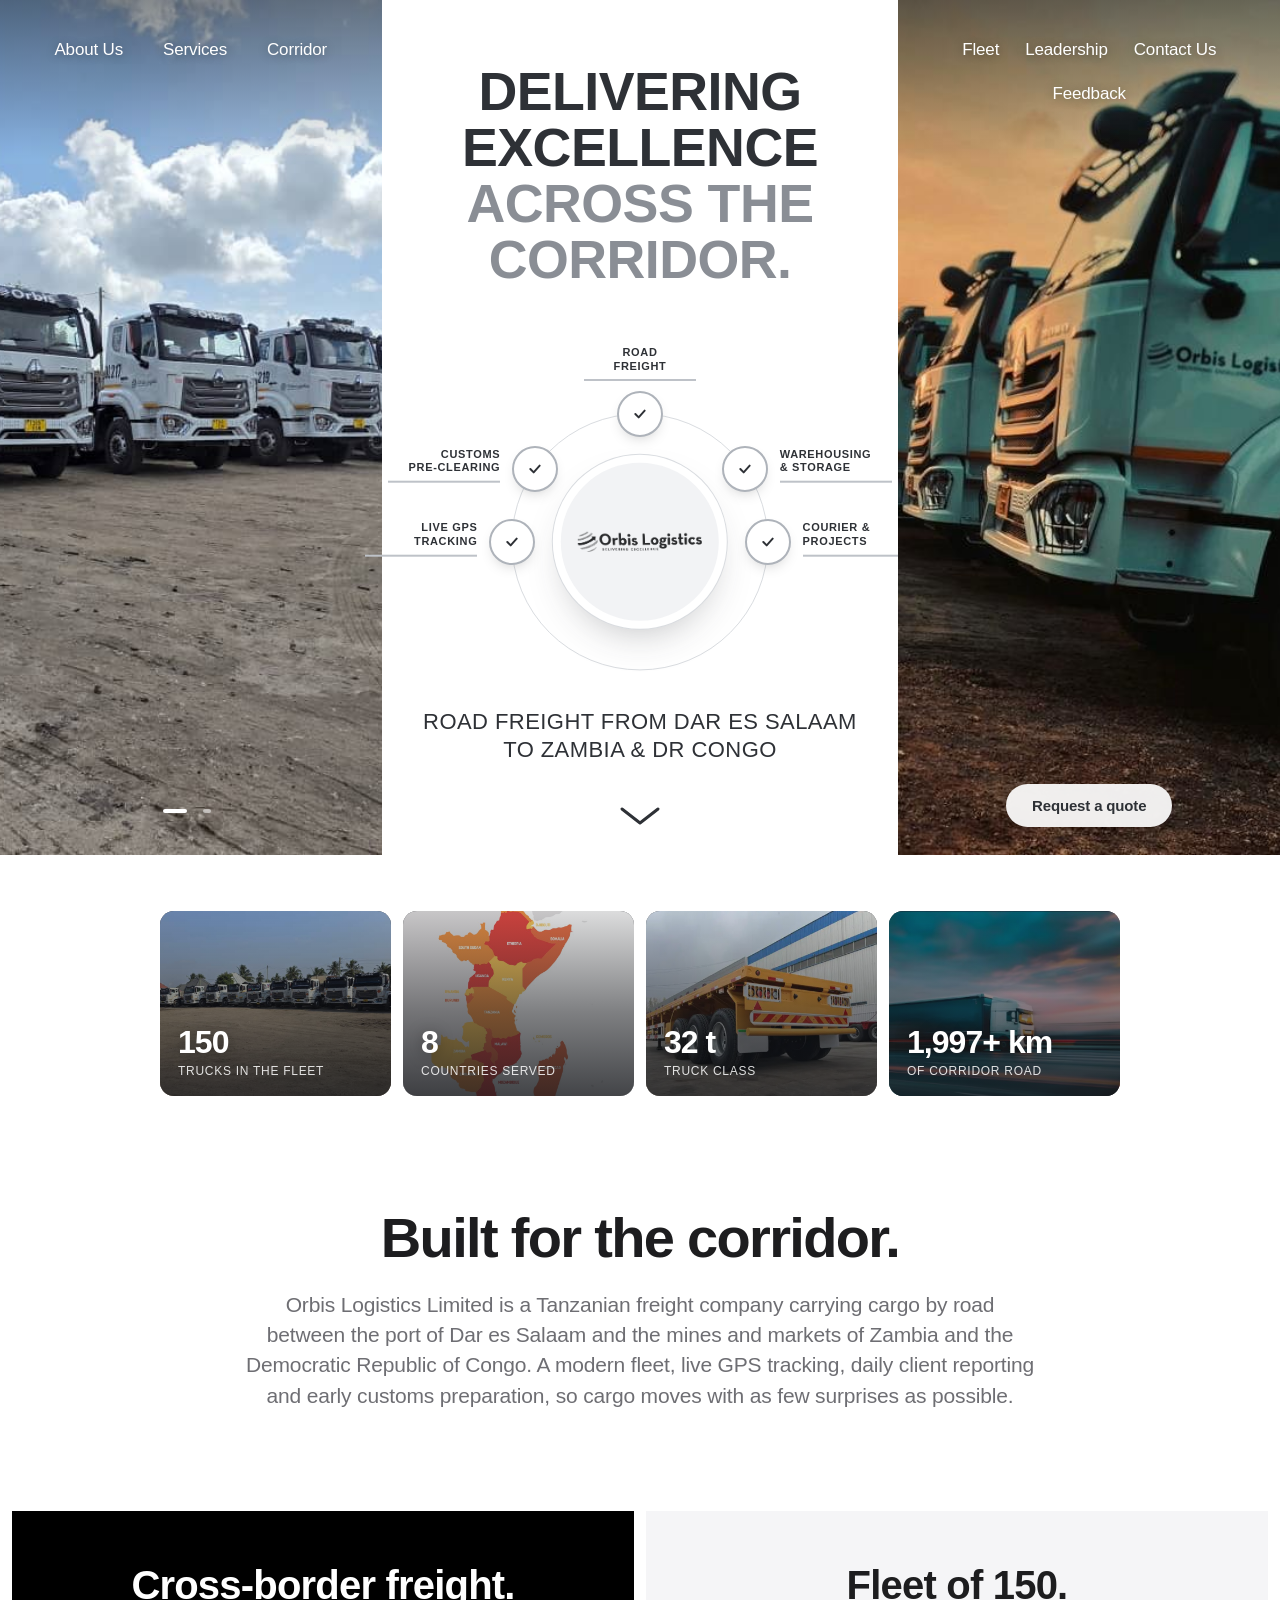
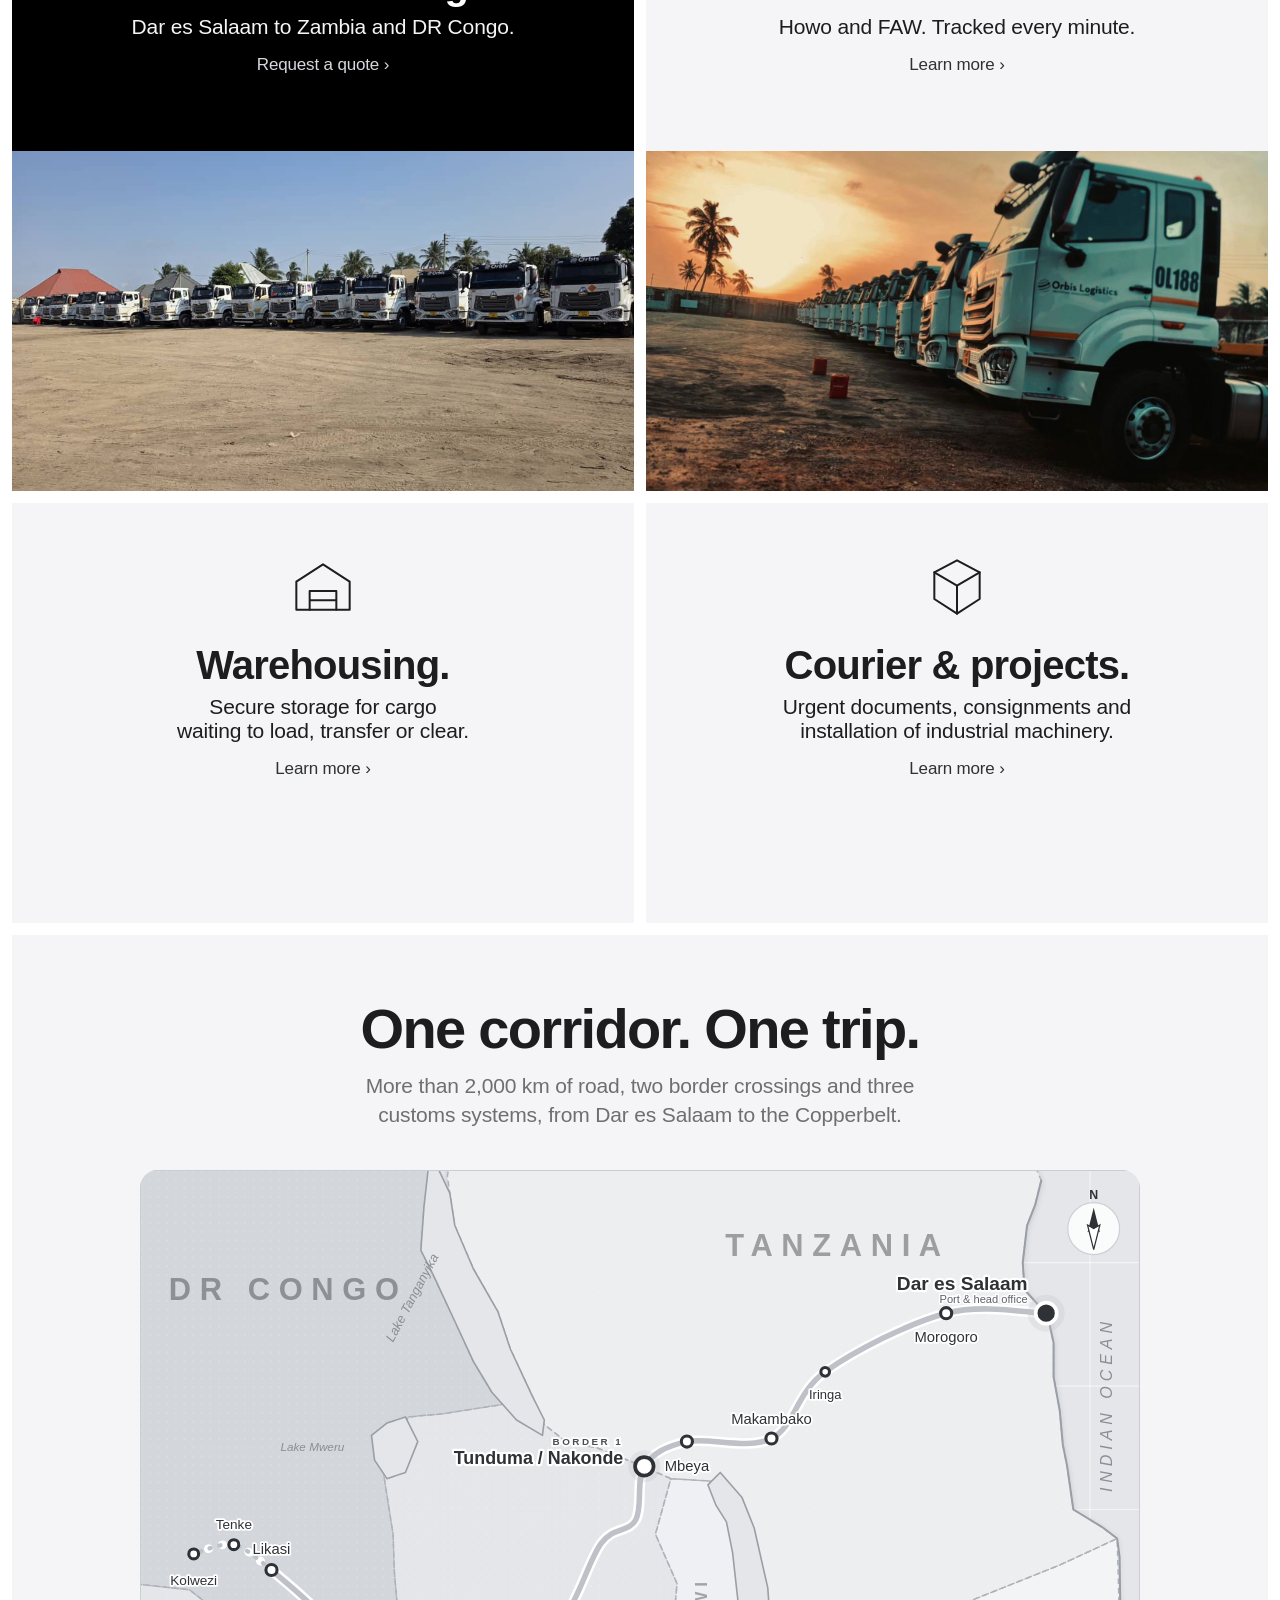
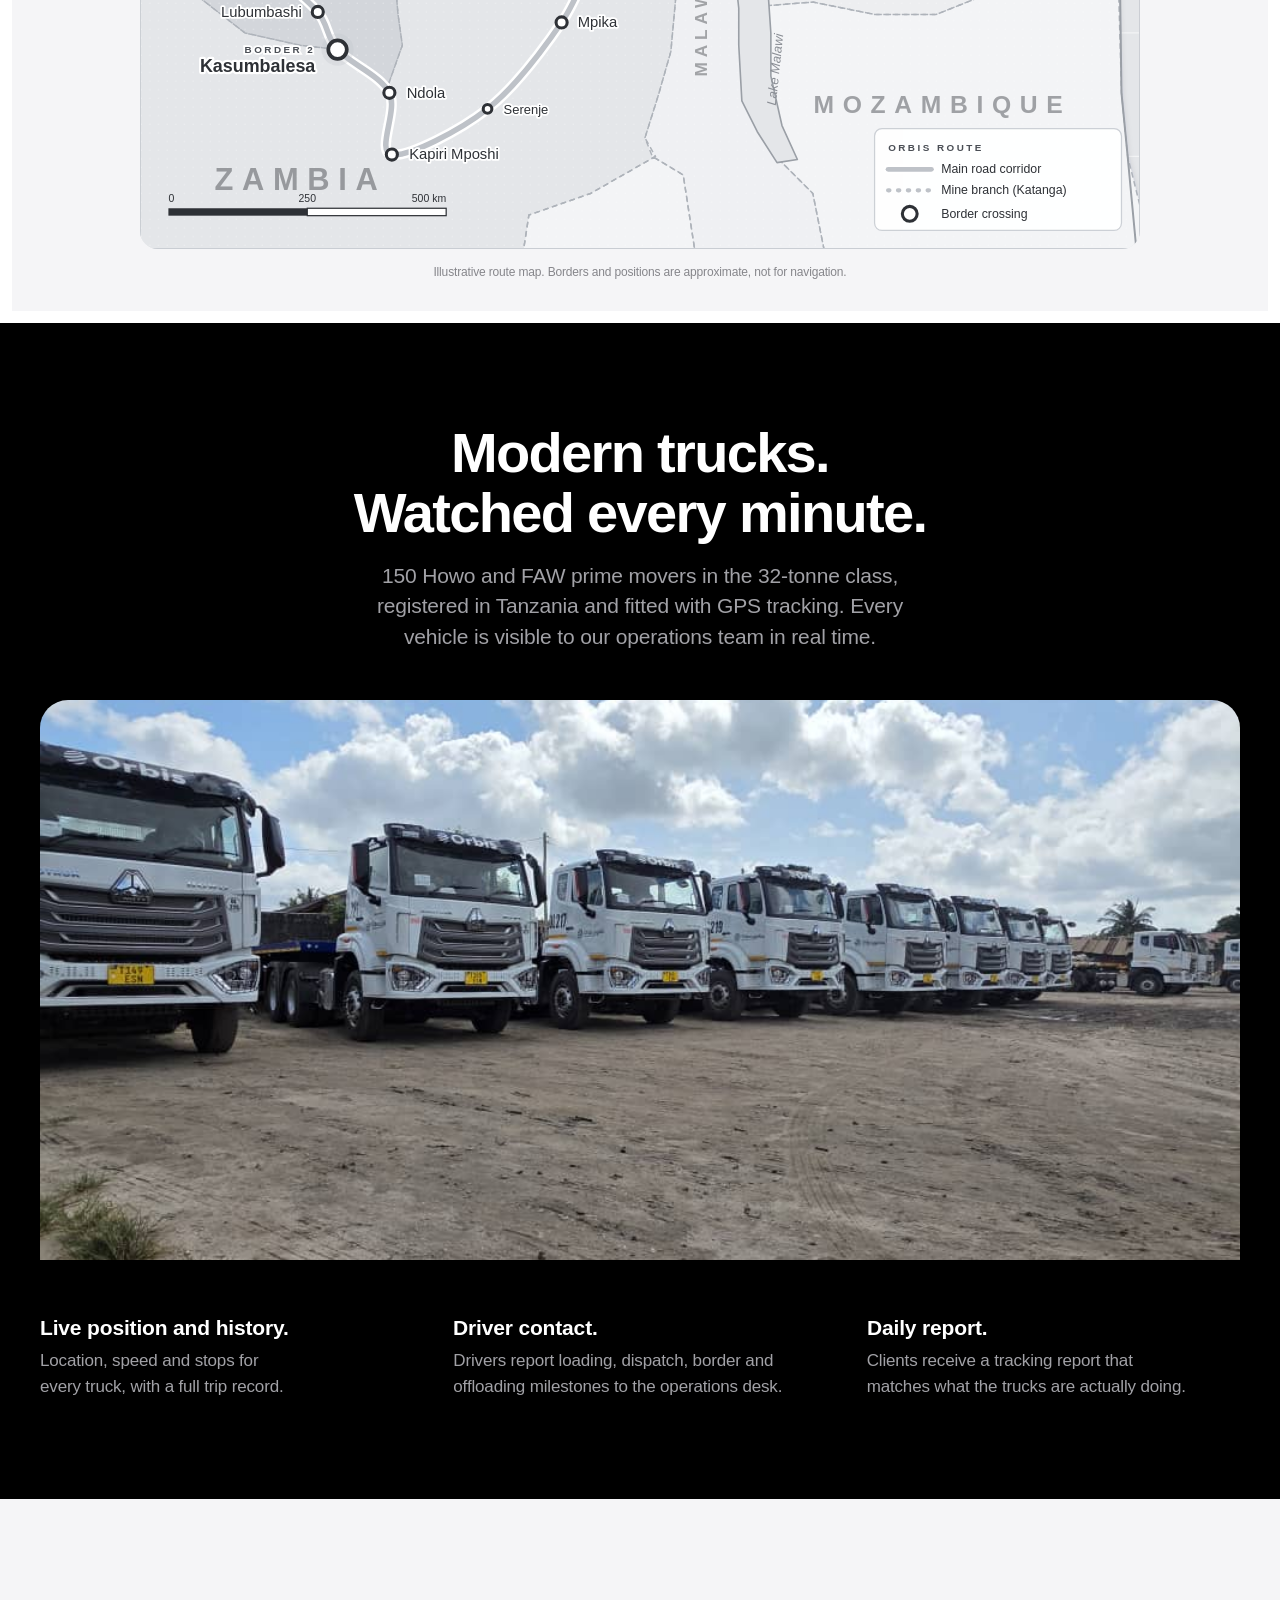
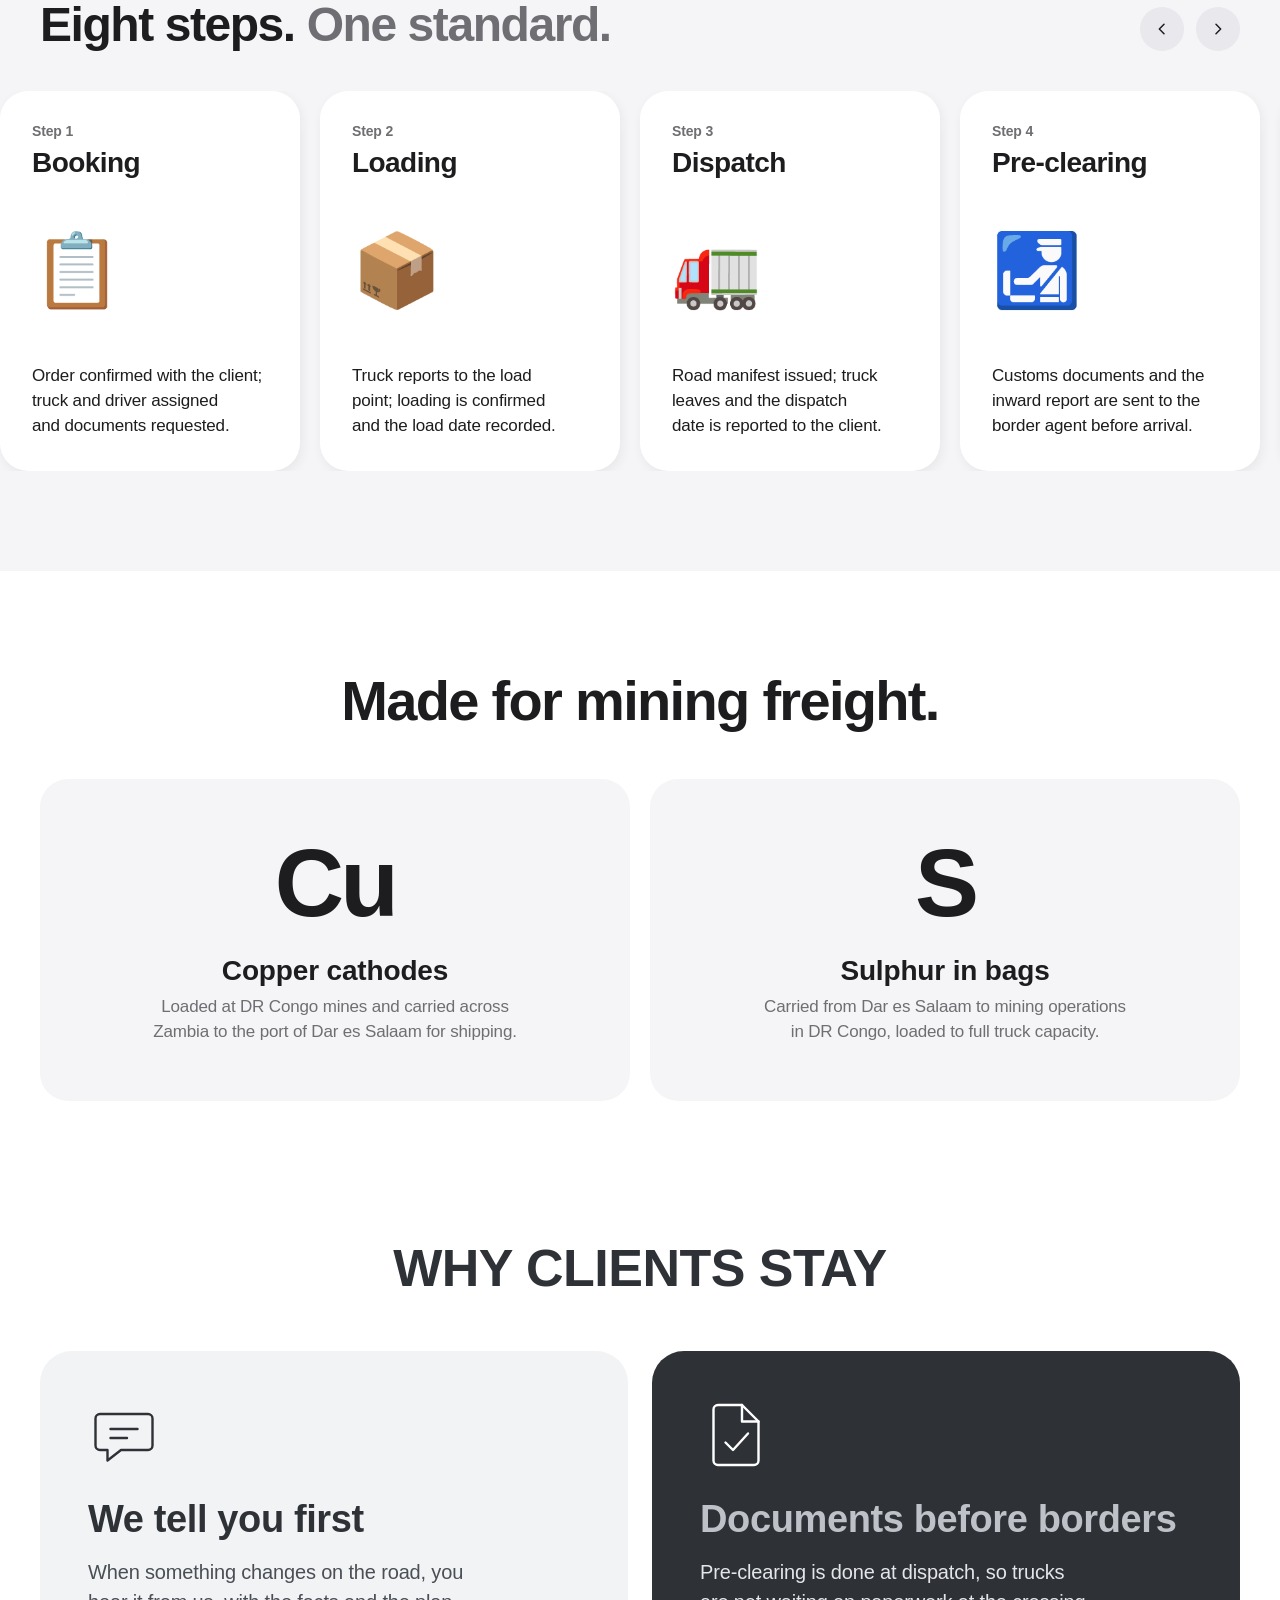
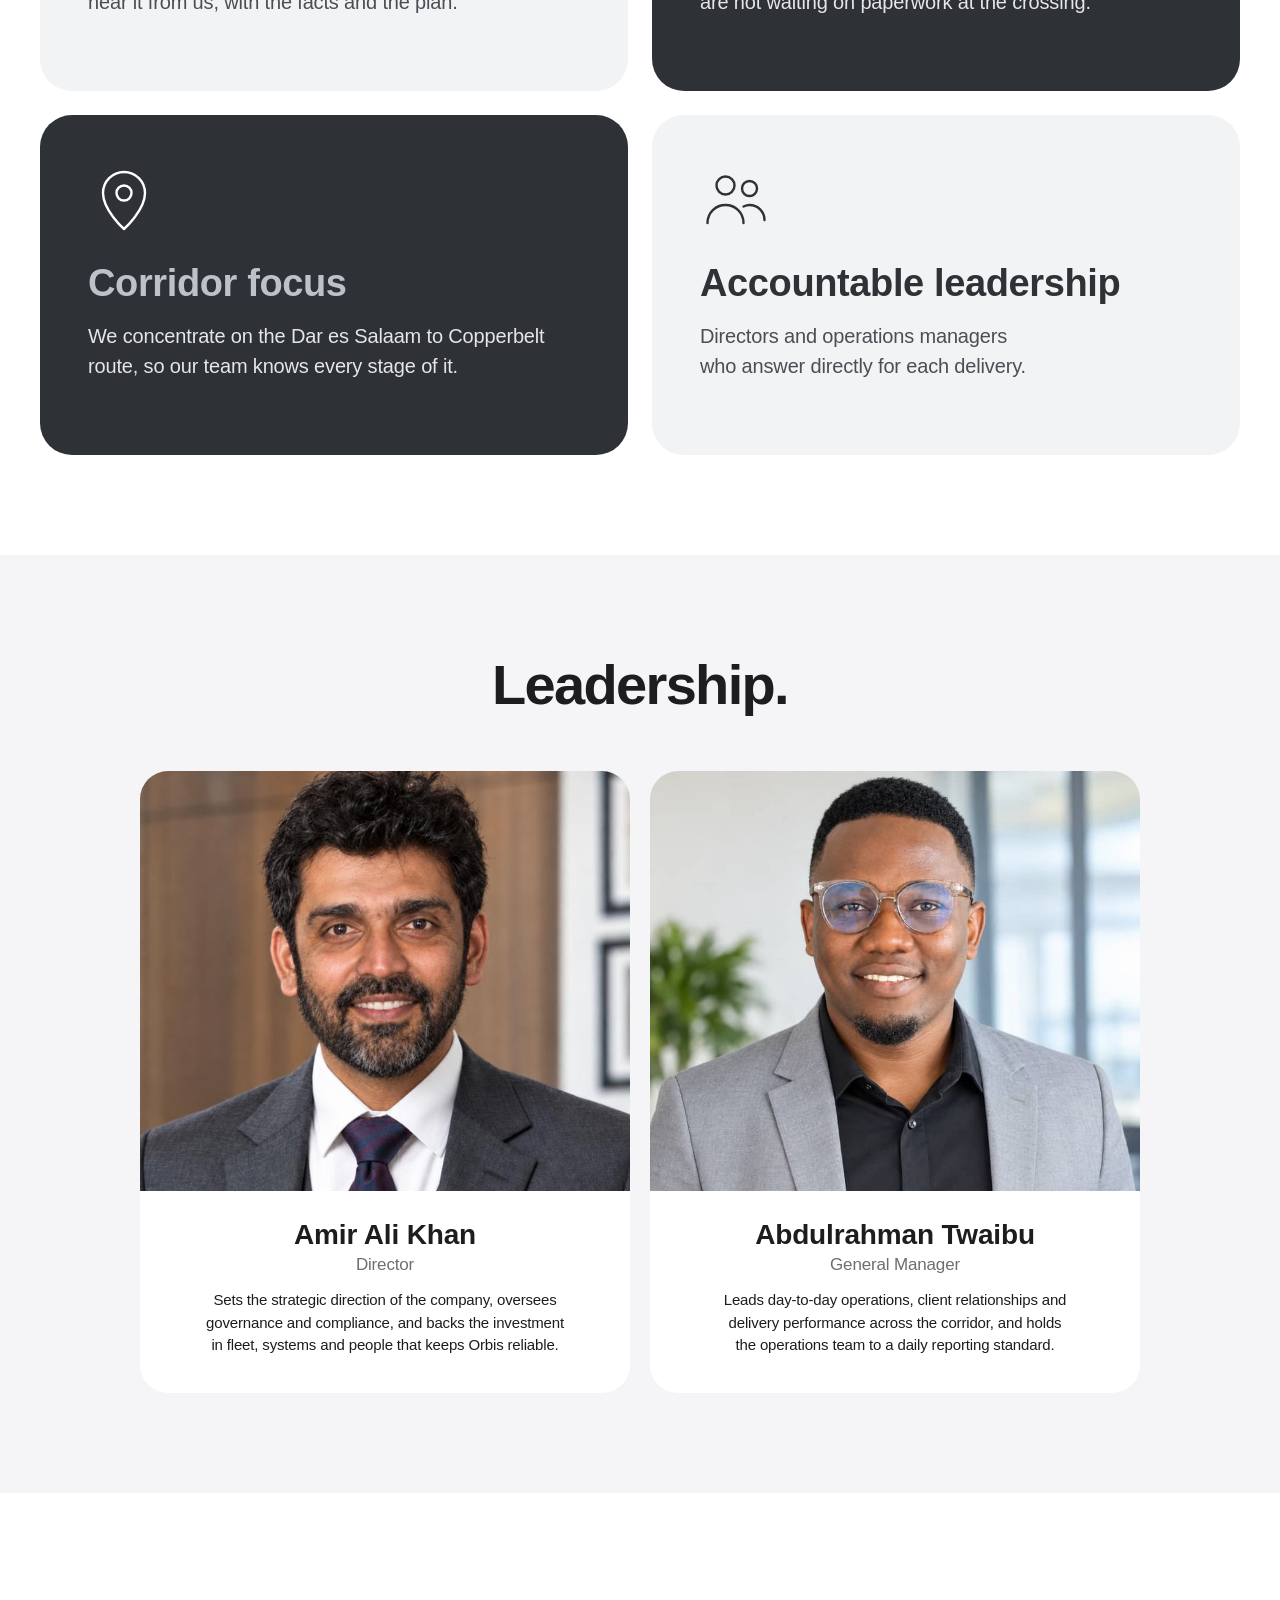
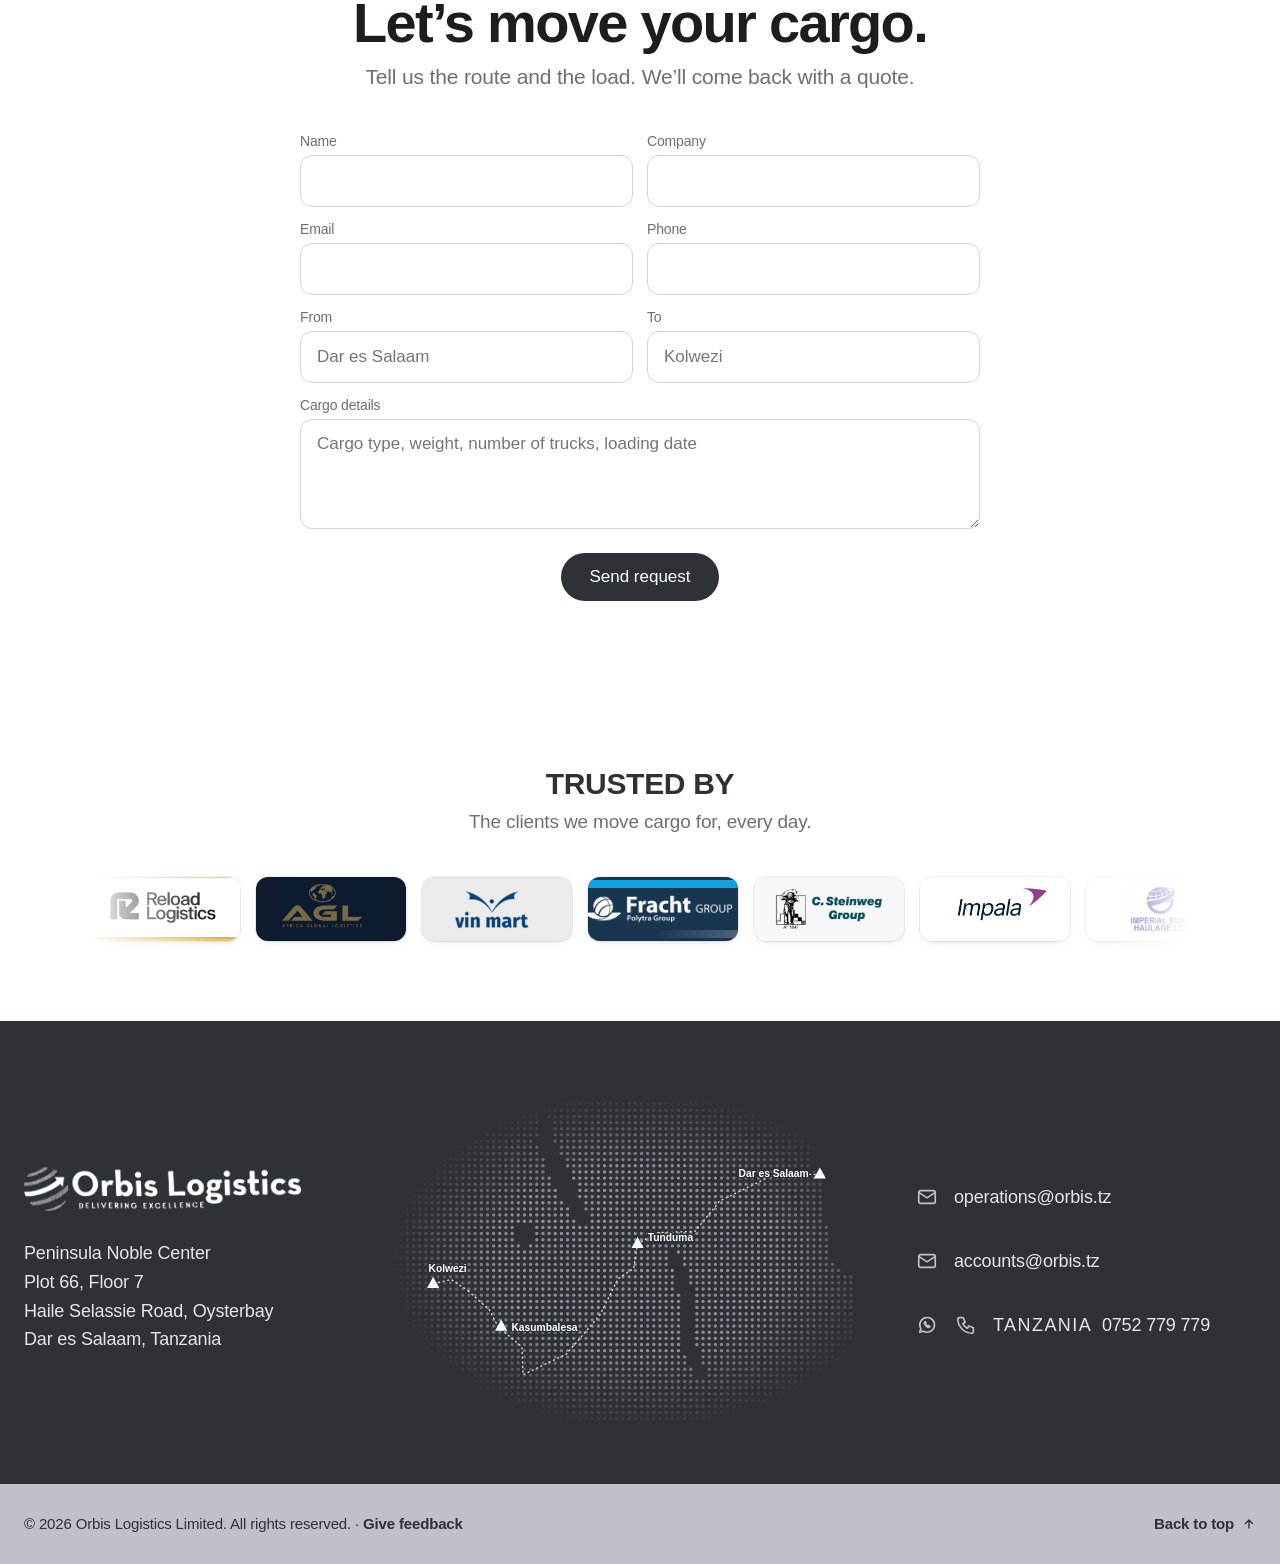
==== commit f56f2e84: "Add files via upload" ====
--- a/index.html
+++ b/index.html
@@ -99,55 +99,61 @@
 <!-- HERO: photo | statement + hub | photo -->
 <section id="top" style="display: flex; flex-wrap: wrap; background: #FFFFFF">
 
-<div class="hp" style="flex: 1.15 1 420px; position: relative; overflow: hidden; background: #2E3136; min-height: 340px">
+<div class="hp" style="flex: 1 1 320px; position: relative; overflow: hidden; background: #2E3136; min-height: 340px">
 
 <img class="slide" src="yard_clouds.jpg" alt="Orbis trucks lined up in the yard under a cloudy sky" style="position: absolute; inset: 0; width: 100%; height: 100%; object-fit: cover; object-position: 50% 60%; transition: opacity 1s ease; opacity: 1">
 
 <img class="slide" src="yard_line.jpg" alt="A long row of Orbis trucks parked in the yard" style="position: absolute; inset: 0; width: 100%; height: 100%; object-fit: cover; object-position: 50% 40%; transition: opacity 1s ease; opacity: 0">
 
-<img class="slide" src="hero.jpg" alt="Orbis trucks at sunset" style="position: absolute; inset: 0; width: 100%; height: 100%; object-fit: cover; object-position: 62% 50%; transition: opacity 1s ease; opacity: 0">
 
 <div style="position: absolute; left: 0; right: 0; top: 0; height: 160px; background: linear-gradient(rgba(20,22,26,0.5), rgba(20,22,26,0))"></div>
-<nav class="pnav" aria-label="Main" style="position: absolute; top: 0; left: 0; right: 0; padding: 30px 28px; display: flex; flex-wrap: wrap; gap: 4px 26px; justify-content: center">
+<nav class="pnav" aria-label="Main" style="position: absolute; top: 0; left: 0; right: 0; padding: 30px 32px; display: flex; flex-wrap: wrap; gap: 4px 40px; justify-content: center">
 <a class="pl" href="#about" style="padding: 10px 0">About Us</a>
 <a class="pl" href="#services" style="padding: 10px 0">Services</a>
 <a class="pl" href="#corridor" style="padding: 10px 0">Corridor</a>
+</nav>
+<div style="position: absolute; left: 0; right: 0; bottom: 22px; display: flex; justify-content: center; gap: 2px">
+
+<button type="button" aria-label="Show photo 1" class="dot" data-i="0" style="width: 30px; height: 44px; border: 0; background: transparent; cursor: pointer; padding: 0; display: flex; align-items: center; justify-content: center"><span style="display: block; width: 24px; height: 4px; border-radius: 2px; background: #FFFFFF; transition: all .3s"></span></button>
+
+<button type="button" aria-label="Show photo 2" class="dot" data-i="1" style="width: 30px; height: 44px; border: 0; background: transparent; cursor: pointer; padding: 0; display: flex; align-items: center; justify-content: center"><span style="display: block; width: 8px; height: 4px; border-radius: 2px; background: rgba(255,255,255,0.5); transition: all .3s"></span></button>
+
+
+
+</div>
+</div>
+
+<div class="hc" style="flex: 1.25 1 440px; min-width: 0; background: #FFFFFF; padding: clamp(44px, 6vw, 64px) clamp(20px, 3vw, 40px) 28px; box-sizing: border-box; display: flex; flex-direction: column; align-items: center; text-align: center">
+<h1 style="margin: 0; font-size: clamp(34px, 4.2vw, 58px); line-height: 1.04; font-weight: 800; letter-spacing: -0.01em; text-transform: uppercase; color: #2E3136">Delivering excellence<br><span style="color: #8A8E95">across the corridor.</span></h1>
+
+<div class="hub" style="position: relative; width: 100%; max-width: 440px; aspect-ratio: 11 / 8; margin: clamp(36px, 5vw, 56px) auto 0">
+<div style="position: absolute; left: 50%; top: 62%; width: 58%; aspect-ratio: 1; transform: translate(-50%, -50%); border: 1px solid #D9DCE0; border-radius: 50%"></div>
+<div style="position: absolute; left: 50%; top: 62%; width: 36%; aspect-ratio: 1; transform: translate(-50%, -50%); border-radius: 50%; background: #F2F3F5; border: 8px solid #FFFFFF; box-shadow: 0 0 0 1px #D9DCE0, 0 18px 40px -18px rgba(46,49,54,0.35); display: flex; align-items: center; justify-content: center"><img src="logo_dark.png" alt="Orbis Logistics" style="width: 78%; height: auto; display: block"></div>
+
+<div style="position: absolute; left: 50%; top: 22.1%; transform: translate(-50%, -50%)"><span class="node"><svg width="16" height="16" viewBox="0 0 24 24" fill="none" stroke="#2E3136" stroke-width="3" stroke-linecap="round" stroke-linejoin="round" aria-hidden="true"><path d="M5 12l5 5 9-10"></path></svg></span><span class="lbl lt">Road<br>freight</span></div>
+<div style="position: absolute; left: 26.2%; top: 39.1%; transform: translate(-50%, -50%)"><span class="node"><svg width="16" height="16" viewBox="0 0 24 24" fill="none" stroke="#2E3136" stroke-width="3" stroke-linecap="round" stroke-linejoin="round" aria-hidden="true"><path d="M5 12l5 5 9-10"></path></svg></span><span class="lbl ll">Customs<br>pre-clearing</span></div>
+<div style="position: absolute; left: 73.8%; top: 39.1%; transform: translate(-50%, -50%)"><span class="node"><svg width="16" height="16" viewBox="0 0 24 24" fill="none" stroke="#2E3136" stroke-width="3" stroke-linecap="round" stroke-linejoin="round" aria-hidden="true"><path d="M5 12l5 5 9-10"></path></svg></span><span class="lbl lr">Warehousing<br>&amp; storage</span></div>
+<div style="position: absolute; left: 21%; top: 62%; transform: translate(-50%, -50%)"><span class="node"><svg width="16" height="16" viewBox="0 0 24 24" fill="none" stroke="#2E3136" stroke-width="3" stroke-linecap="round" stroke-linejoin="round" aria-hidden="true"><path d="M5 12l5 5 9-10"></path></svg></span><span class="lbl ll">Live GPS<br>tracking</span></div>
+<div style="position: absolute; left: 79%; top: 62%; transform: translate(-50%, -50%)"><span class="node"><svg width="16" height="16" viewBox="0 0 24 24" fill="none" stroke="#2E3136" stroke-width="3" stroke-linecap="round" stroke-linejoin="round" aria-hidden="true"><path d="M5 12l5 5 9-10"></path></svg></span><span class="lbl lr">Courier &amp;<br>projects</span></div>
+</div>
+
+<ul class="chips" style="display: none; list-style: none; margin: 32px 0 0; padding: 0; flex-wrap: wrap; justify-content: center; gap: 10px">
+<li class="chip">Road freight</li><li class="chip">Customs pre-clearing</li><li class="chip">Warehousing &amp; storage</li><li class="chip">Live GPS tracking</li><li class="chip">Courier &amp; projects</li>
+</ul>
+<p style="margin: clamp(28px, 4vw, 44px) 0 0; font-size: clamp(17px, 1.8vw, 22px); line-height: 1.3; font-weight: 500; letter-spacing: 0.02em; text-transform: uppercase; color: #2E3136">Road freight from Dar es Salaam<br>to Zambia &amp; DR Congo</p>
+<a href="#about" aria-label="Scroll to About" style="margin-top: auto; padding-top: 18px; display: flex; width: 56px; height: 44px; align-items: flex-end; justify-content: center"><svg width="44" height="22" viewBox="0 0 44 22" fill="none" stroke="#2E3136" stroke-width="3" stroke-linecap="round" stroke-linejoin="round" aria-hidden="true"><path d="M4 4l18 14L40 4"></path></svg></a>
+</div>
+
+<div class="hp" style="flex: 1 1 320px; position: relative; overflow: hidden; background: #2E3136; min-height: 340px">
+<img src="hero.jpg" alt="Orbis trucks at sunset" style="position: absolute; inset: 0; width: 100%; height: 100%; object-fit: cover; object-position: 62% 50%">
+<div style="position: absolute; left: 0; right: 0; top: 0; height: 160px; background: linear-gradient(rgba(20,22,26,0.5), rgba(20,22,26,0))"></div>
+<nav class="pnav" aria-label="More" style="position: absolute; top: 0; left: 0; right: 0; padding: 30px 24px; display: flex; flex-wrap: wrap; gap: 4px 26px; justify-content: center; align-items: center">
 <a class="pl" href="#fleet" style="padding: 10px 0">Fleet</a>
 <a class="pl" href="#leadership" style="padding: 10px 0">Leadership</a>
 <a class="pl" href="#contact" style="padding: 10px 0">Contact Us</a>
 <a class="pl" href="feedback.html" style="padding: 10px 0">Feedback</a>
 </nav>
-<div style="position: absolute; left: 0; right: 0; bottom: 72px; display: flex; justify-content: center"><a class="qb" href="#contact" style="padding: 13px 26px; border-radius: 980px; background: rgba(255,255,255,0.92); color: #2E3136; font-size: 15px; font-weight: 600; text-decoration: none; backdrop-filter: blur(10px)">Request a quote</a></div>
-<div style="position: absolute; left: 0; right: 0; bottom: 22px; display: flex; justify-content: center; gap: 2px">
-
-<button type="button" aria-label="Show photo 1" class="dot" data-i="0" style="width: 30px; height: 44px; border: 0; background: transparent; cursor: pointer; padding: 0; display: flex; align-items: center; justify-content: center"><span style="display: block; width: 24px; height: 4px; border-radius: 2px; background: #FFFFFF; transition: all .3s"></span></button>
-
-<button type="button" aria-label="Show photo 2" class="dot" data-i="1" style="width: 30px; height: 44px; border: 0; background: transparent; cursor: pointer; padding: 0; display: flex; align-items: center; justify-content: center"><span style="display: block; width: 8px; height: 4px; border-radius: 2px; background: rgba(255,255,255,0.5); transition: all .3s"></span></button>
-
-<button type="button" aria-label="Show photo 3" class="dot" data-i="2" style="width: 30px; height: 44px; border: 0; background: transparent; cursor: pointer; padding: 0; display: flex; align-items: center; justify-content: center"><span style="display: block; width: 8px; height: 4px; border-radius: 2px; background: rgba(255,255,255,0.5); transition: all .3s"></span></button>
-
-</div>
-</div>
-
-<div class="hc" style="flex: 1.25 1 440px; min-width: 0; background: #FFFFFF; padding: clamp(44px, 6vw, 64px) clamp(20px, 3vw, 40px) 28px; box-sizing: border-box; display: flex; flex-direction: column; align-items: center; text-align: center">
-<h1 style="margin: 0; font-size: clamp(34px, 4.2vw, 58px); line-height: 1.04; font-weight: 800; letter-spacing: -0.01em; text-transform: uppercase; color: #2E3136">Delivering excellence<br><span style="color: #8A8E95">across the corridor.</span></h1>
-
-<div class="hub" style="position: relative; width: 100%; max-width: 440px; aspect-ratio: 11 / 8; margin: clamp(36px, 5vw, 56px) auto 0">
-<div style="position: absolute; left: 50%; top: 62%; width: 58%; aspect-ratio: 1; transform: translate(-50%, -50%); border: 1px solid #D9DCE0; border-radius: 50%"></div>
-<div style="position: absolute; left: 50%; top: 62%; width: 36%; aspect-ratio: 1; transform: translate(-50%, -50%); border-radius: 50%; background: #F2F3F5; border: 8px solid #FFFFFF; box-shadow: 0 0 0 1px #D9DCE0, 0 18px 40px -18px rgba(46,49,54,0.35); display: flex; align-items: center; justify-content: center"><img src="logo_dark.png" alt="Orbis Logistics" style="width: 78%; height: auto; display: block"></div>
-
-<div style="position: absolute; left: 50%; top: 22.1%; transform: translate(-50%, -50%)"><span class="node"><svg width="16" height="16" viewBox="0 0 24 24" fill="none" stroke="#2E3136" stroke-width="3" stroke-linecap="round" stroke-linejoin="round" aria-hidden="true"><path d="M5 12l5 5 9-10"></path></svg></span><span class="lbl lt">Road<br>freight</span></div>
-<div style="position: absolute; left: 26.2%; top: 39.1%; transform: translate(-50%, -50%)"><span class="node"><svg width="16" height="16" viewBox="0 0 24 24" fill="none" stroke="#2E3136" stroke-width="3" stroke-linecap="round" stroke-linejoin="round" aria-hidden="true"><path d="M5 12l5 5 9-10"></path></svg></span><span class="lbl ll">Customs<br>pre-clearing</span></div>
-<div style="position: absolute; left: 73.8%; top: 39.1%; transform: translate(-50%, -50%)"><span class="node"><svg width="16" height="16" viewBox="0 0 24 24" fill="none" stroke="#2E3136" stroke-width="3" stroke-linecap="round" stroke-linejoin="round" aria-hidden="true"><path d="M5 12l5 5 9-10"></path></svg></span><span class="lbl lr">Warehousing<br>&amp; storage</span></div>
-<div style="position: absolute; left: 21%; top: 62%; transform: translate(-50%, -50%)"><span class="node"><svg width="16" height="16" viewBox="0 0 24 24" fill="none" stroke="#2E3136" stroke-width="3" stroke-linecap="round" stroke-linejoin="round" aria-hidden="true"><path d="M5 12l5 5 9-10"></path></svg></span><span class="lbl ll">Live GPS<br>tracking</span></div>
-<div style="position: absolute; left: 79%; top: 62%; transform: translate(-50%, -50%)"><span class="node"><svg width="16" height="16" viewBox="0 0 24 24" fill="none" stroke="#2E3136" stroke-width="3" stroke-linecap="round" stroke-linejoin="round" aria-hidden="true"><path d="M5 12l5 5 9-10"></path></svg></span><span class="lbl lr">Courier &amp;<br>projects</span></div>
-</div>
-
-<ul class="chips" style="display: none; list-style: none; margin: 32px 0 0; padding: 0; flex-wrap: wrap; justify-content: center; gap: 10px">
-<li class="chip">Road freight</li><li class="chip">Customs pre-clearing</li><li class="chip">Warehousing &amp; storage</li><li class="chip">Live GPS tracking</li><li class="chip">Courier &amp; projects</li>
-</ul>
-<p style="margin: clamp(28px, 4vw, 44px) 0 0; font-size: clamp(17px, 1.8vw, 22px); line-height: 1.3; font-weight: 500; letter-spacing: 0.02em; text-transform: uppercase; color: #2E3136">Road freight from Dar es Salaam<br>to Zambia &amp; DR Congo</p>
-<a href="#about" aria-label="Scroll to About" style="margin-top: auto; padding-top: 18px; display: flex; width: 56px; height: 44px; align-items: flex-end; justify-content: center"><svg width="44" height="22" viewBox="0 0 44 22" fill="none" stroke="#2E3136" stroke-width="3" stroke-linecap="round" stroke-linejoin="round" aria-hidden="true"><path d="M4 4l18 14L40 4"></path></svg></a>
+<div style="position: absolute; left: 0; right: 0; bottom: 28px; display: flex; justify-content: center"><a class="qb" href="#contact" style="padding: 13px 26px; border-radius: 980px; background: rgba(255,255,255,0.92); color: #2E3136; font-size: 15px; font-weight: 600; text-decoration: none; backdrop-filter: blur(10px)">Request a quote</a></div>
 </div>
 
 </section>
@@ -200,7 +206,7 @@
 <p style="margin: 8px 0 0; font-size: clamp(17px, 2.6vw, 21px); color: #1D1D1F">Howo and FAW. Tracked every minute.</p>
 <div style="margin-top: 16px; font-size: 17px"><a href="#fleet">Learn more ›</a></div>
 </div>
-<img src="fleet.jpg" alt="Orbis fleet of white trucks" style="margin-top: auto; padding-top: 36px; box-sizing: content-box; width: 100%; height: clamp(220px, 28vw, 340px); object-fit: cover; display: block">
+<img src="sunset_line.jpg" alt="A line of Orbis trucks at sunset" style="margin-top: auto; padding-top: 36px; box-sizing: content-box; width: 100%; height: clamp(220px, 28vw, 340px); object-fit: cover; display: block">
 </div>
 
 <div class="tile midt" style="background: #F5F5F7; text-align: center; padding: 52px 24px; box-sizing: border-box; display: flex; flex-direction: column; align-items: center">
@@ -475,7 +481,7 @@
 window.addEventListener('resize',function(){if(window.innerWidth>=1100)setM(false)});
 var sl=document.querySelectorAll('img.slide'),dots=document.querySelectorAll('.dot'),i=0;
 function show(n){i=n;sl.forEach(function(im,k){im.style.opacity=k===n?'1':'0'});dots.forEach(function(d,k){var s=d.firstElementChild;s.style.width=k===n?'24px':'8px';s.style.background=k===n?'#FFFFFF':'rgba(255,255,255,0.5)'})}
-var t=setInterval(function(){show((i+1)%3)},5000);
+var t=setInterval(function(){show((i+1)%sl.length)},5000);
 dots.forEach(function(d){d.addEventListener('click',function(){clearInterval(t);show(+d.dataset.i)})});
 var row=document.getElementById('steps');
 function sc(d){if(row)row.scrollBy({left:d*320,behavior:'smooth'})}
